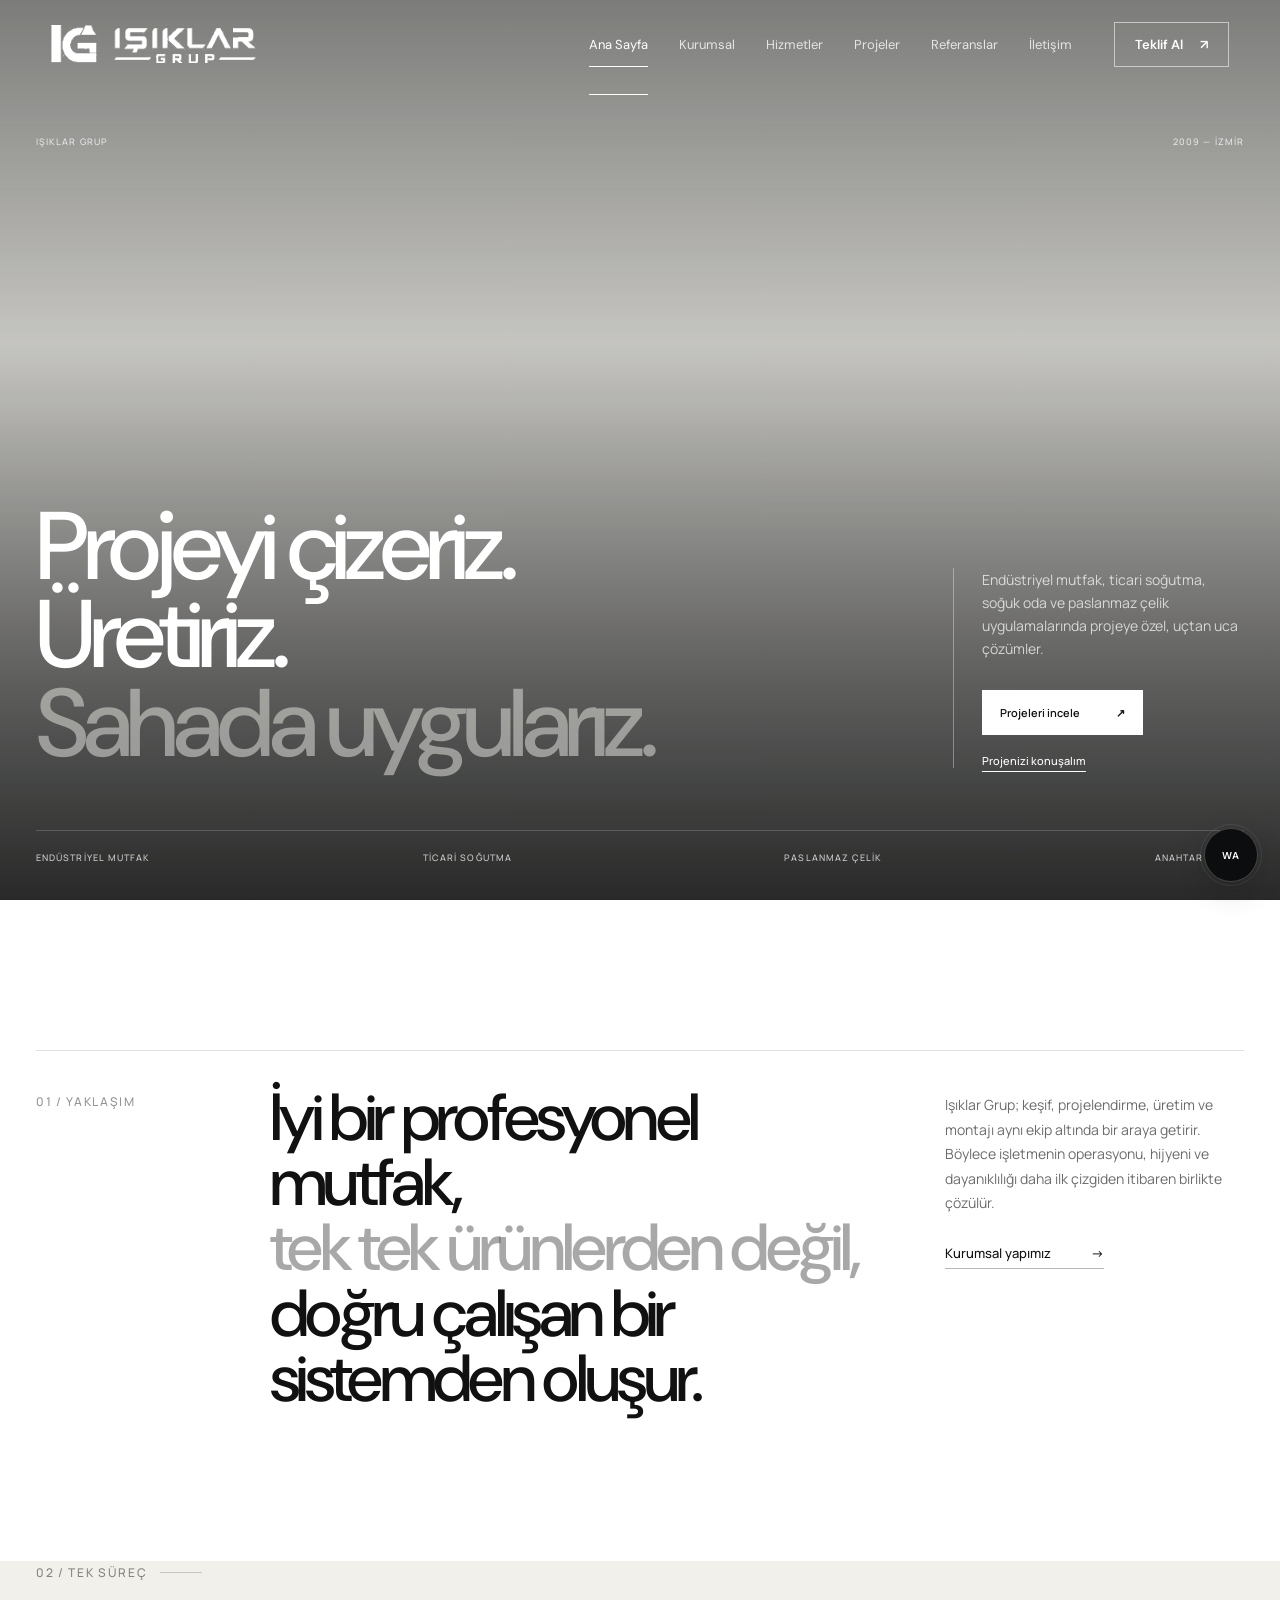
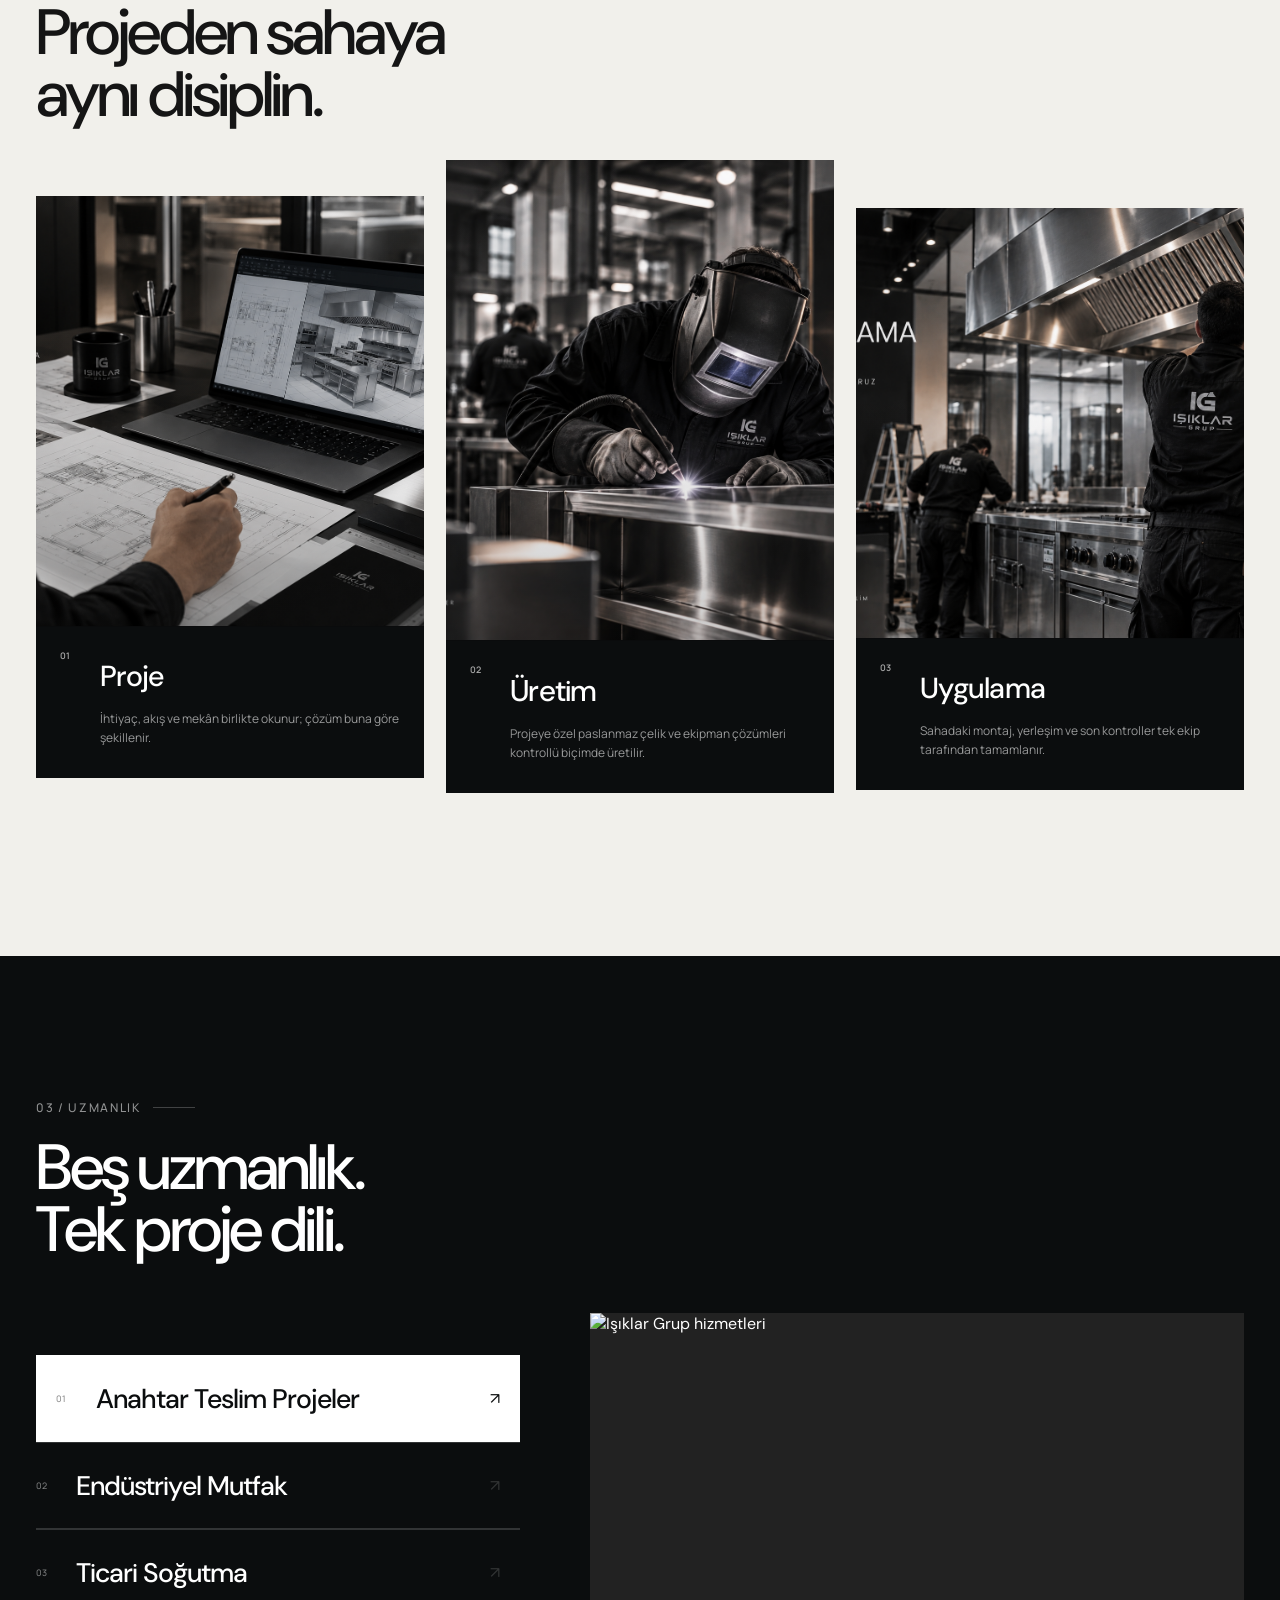
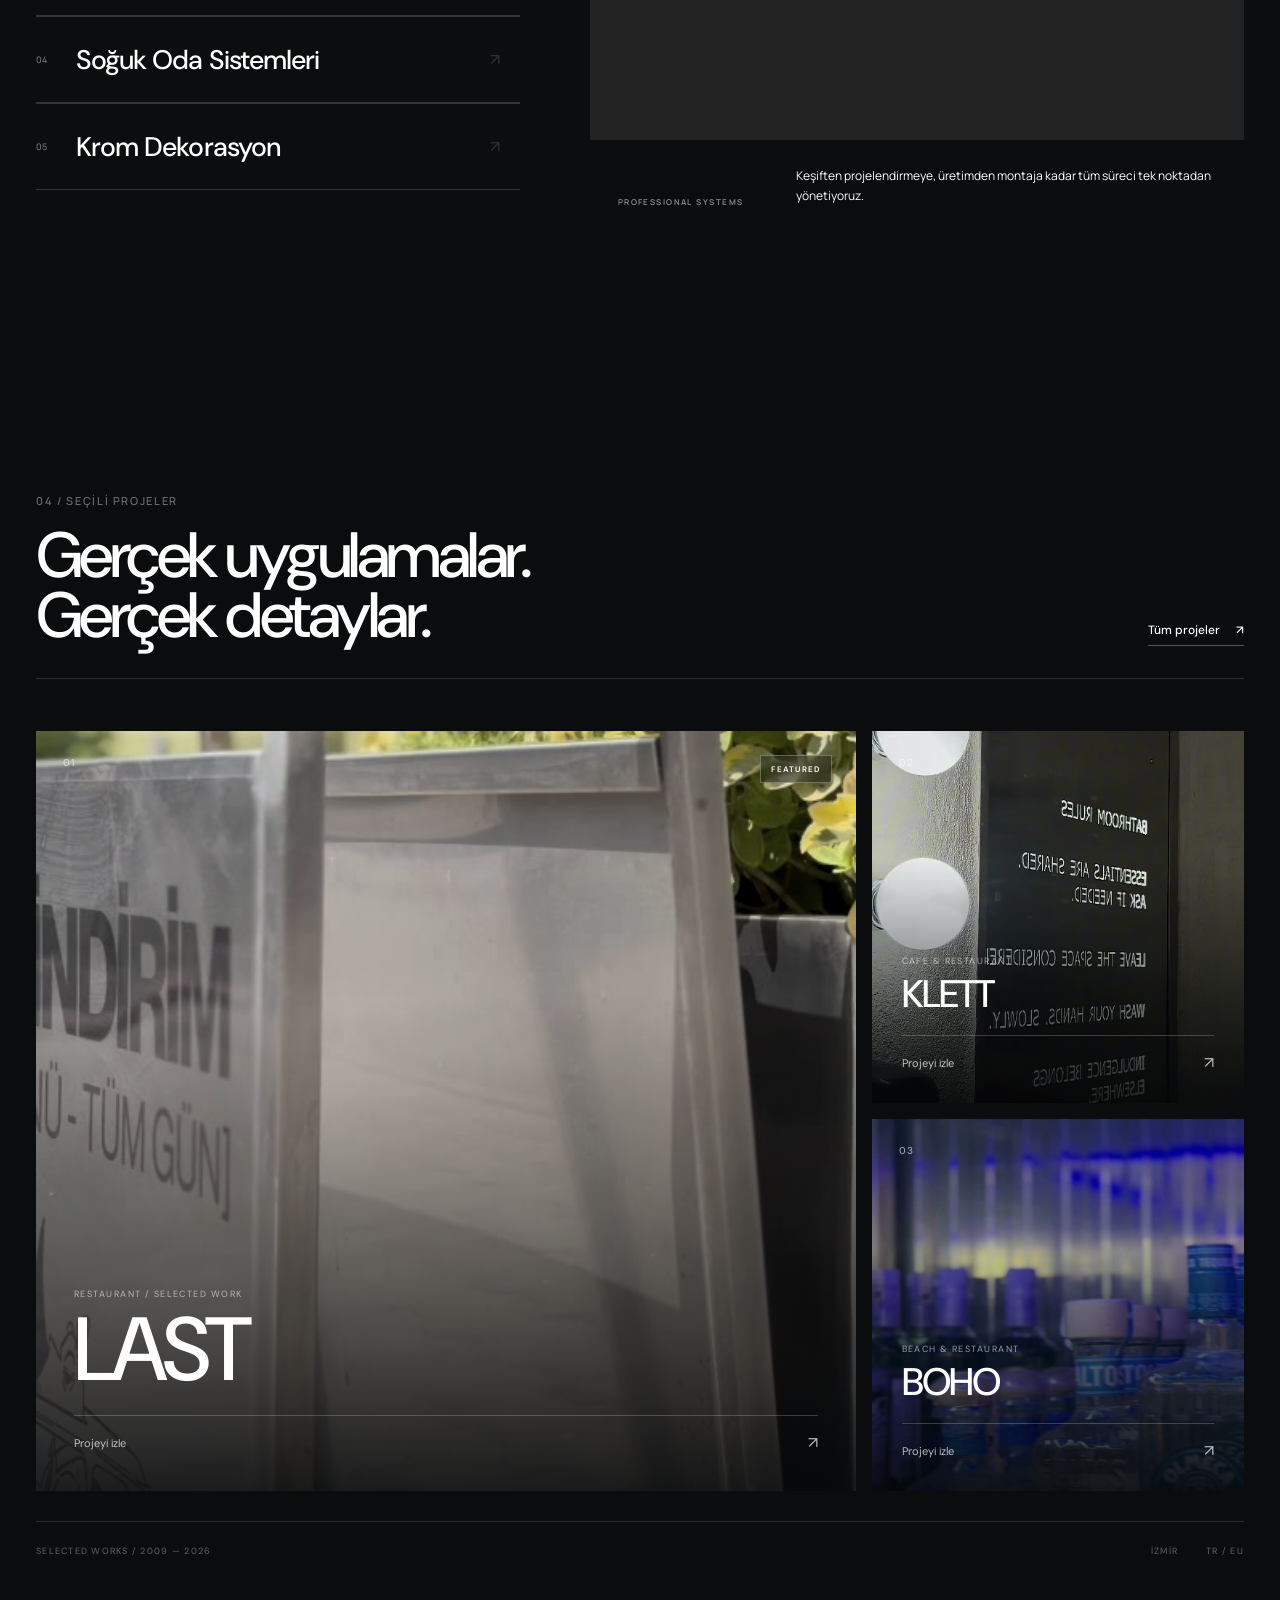
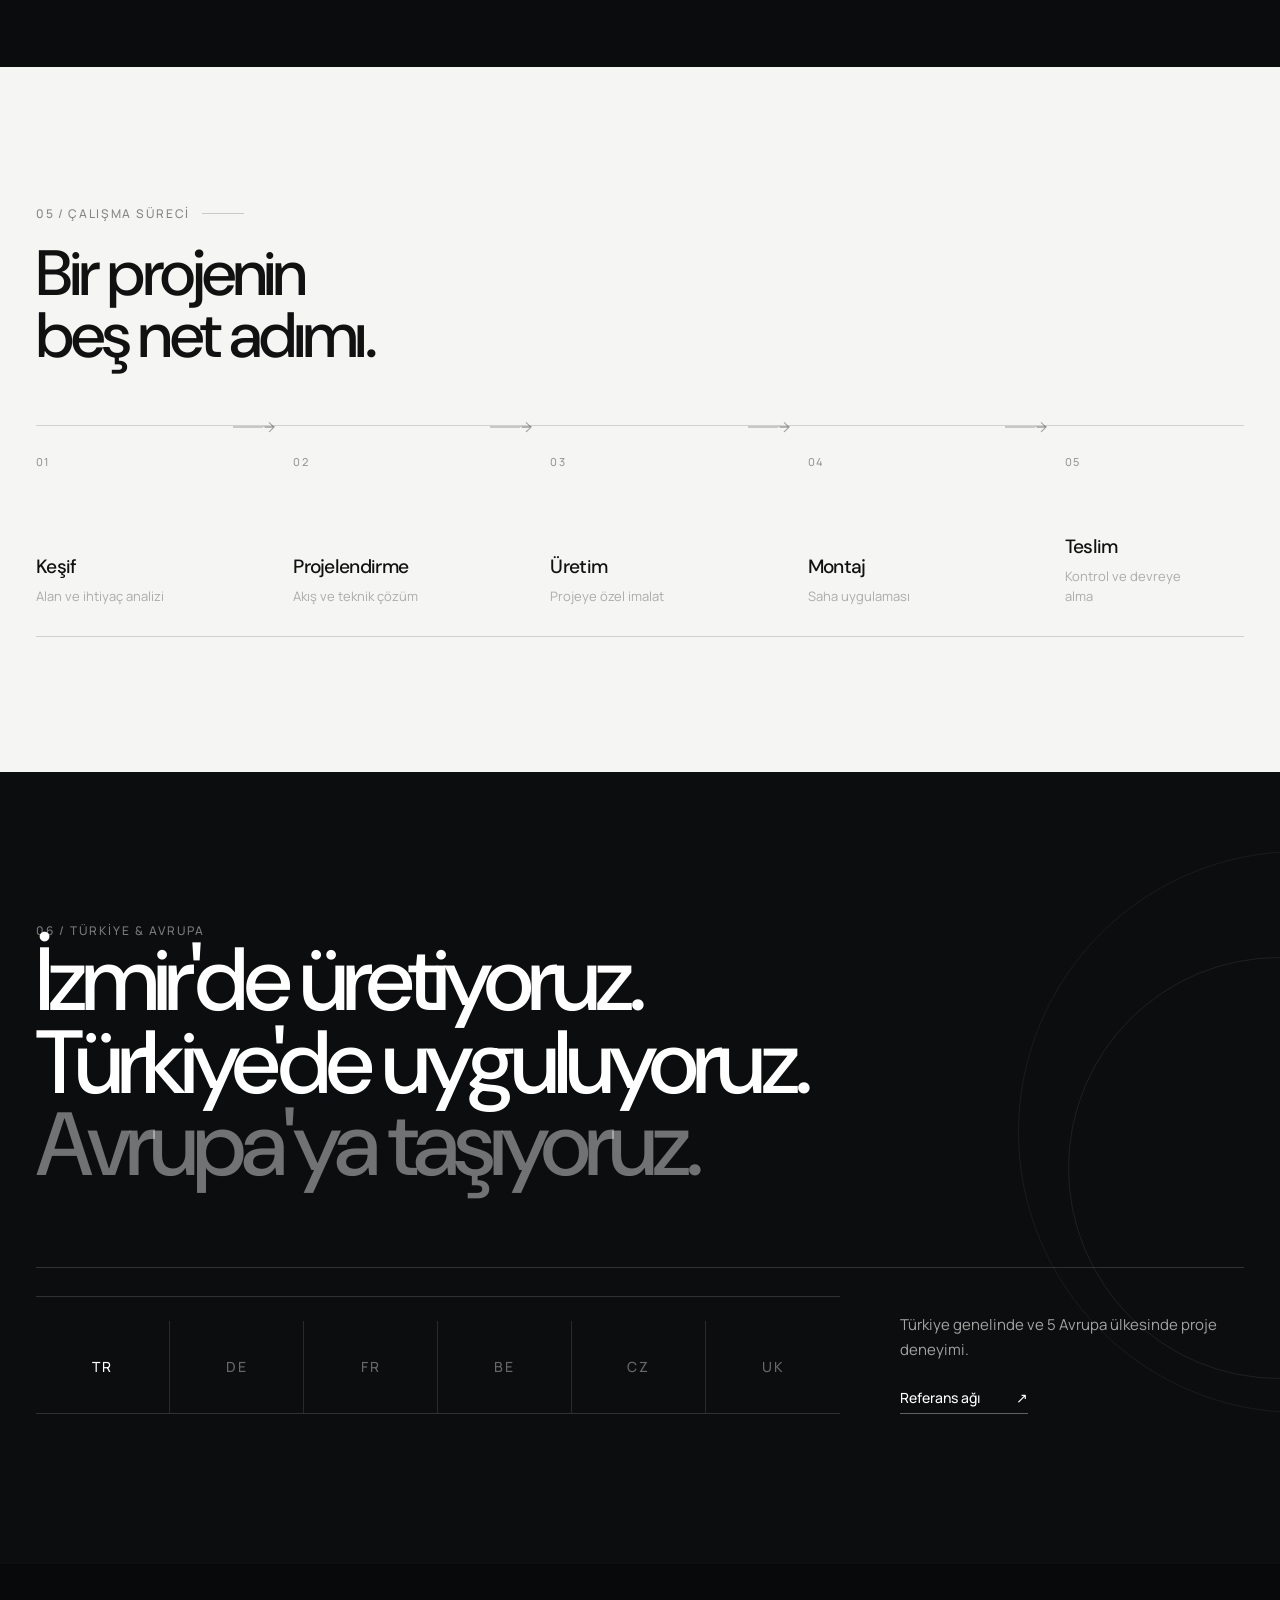
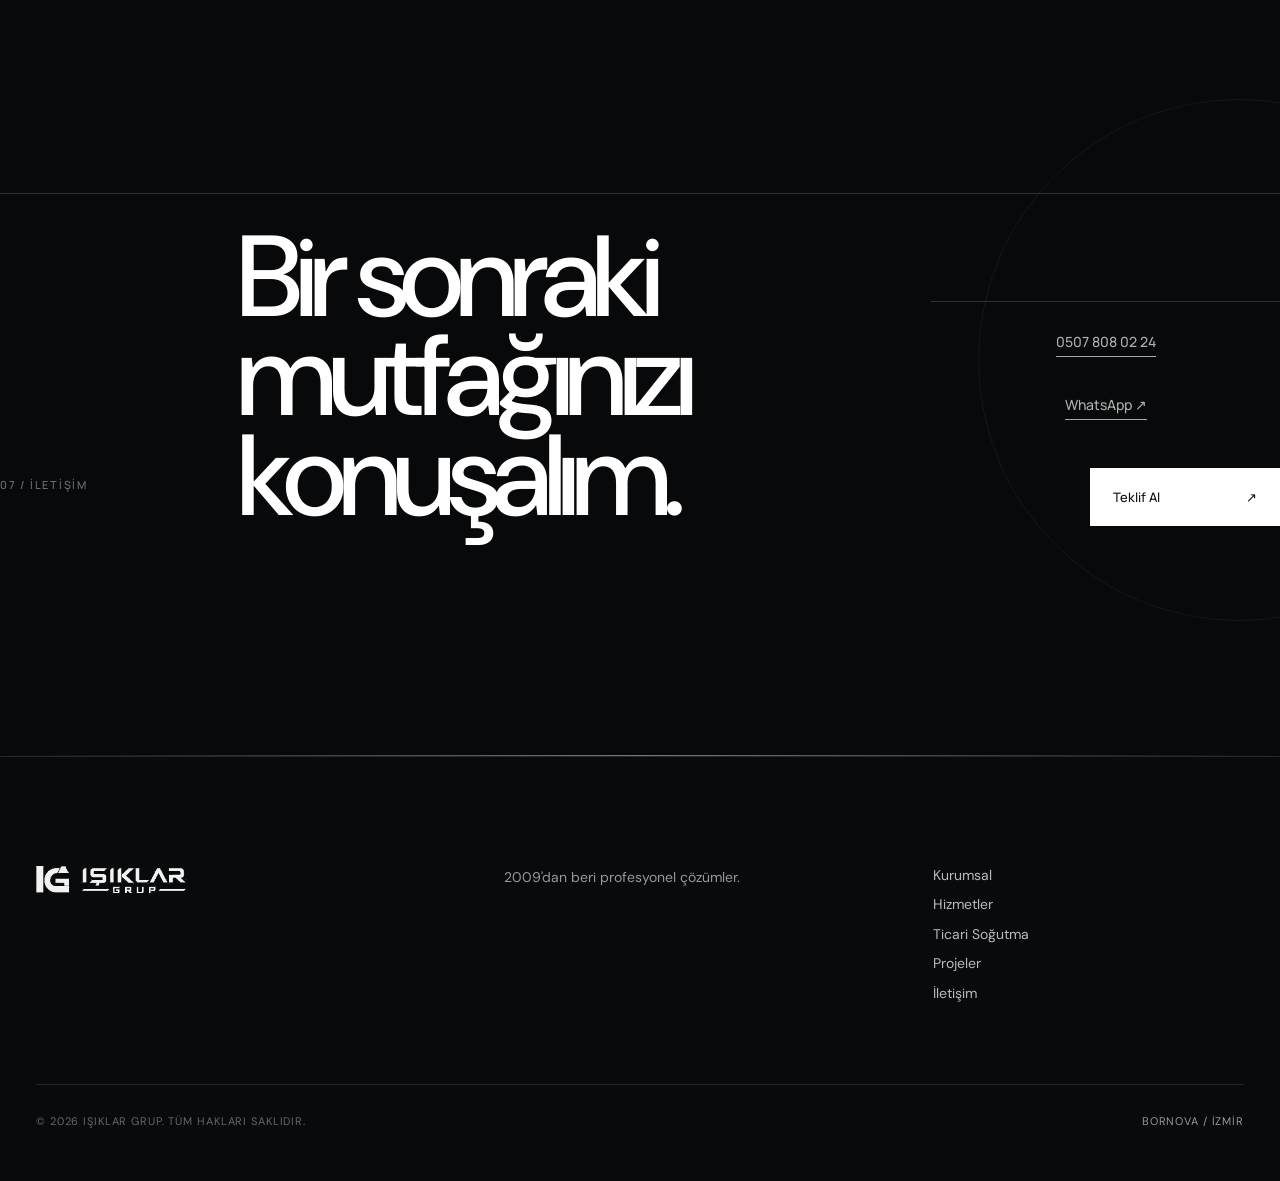
==== index.html @ b4599a4f "Işıklar Grup website" ====
<!DOCTYPE html>
<html lang="tr">
<head>
<meta charset="UTF-8"><meta name="viewport" content="width=device-width,initial-scale=1.0">
<meta name="description" content="Işıklar Grup — 2009'dan beri endüstriyel mutfak, ticari soğutma, soğuk oda, krom dekorasyon ve anahtar teslim projeler.">
<title>Işıklar Grup | Endüstriyel Mutfak & Soğutma</title>
<link rel="preconnect" href="https://fonts.googleapis.com"><link rel="preconnect" href="https://fonts.gstatic.com" crossorigin>
<link href="https://fonts.googleapis.com/css2?family=DM+Sans:wght@400;500;600&family=Manrope:wght@400;500;600&display=swap" rel="stylesheet">
<link rel="stylesheet" href="style.css"></head>
<body class="home-v8">
<header class="site-header" id="header"><div class="header-inner"><a class="brand" href="index.html"><img src="assets/images/logo.png" alt="Işıklar Grup"></a><nav class="desktop-nav"><div class="nav-item"><a class="active" href="index.html">Ana Sayfa</a></div><div class="nav-item"><a href="kurumsal.html">Kurumsal</a><div class="dropdown"><a href="kurumsal.html#hakkimizda">Hakkımızda</a><a href="kurumsal.html#degerler">Değerlerimiz</a><a href="kurumsal.html#surec">Çalışma Sürecimiz</a></div></div><div class="nav-item"><a href="hizmetler.html">Hizmetler</a><div class="dropdown"><a href="hizmetler.html#anahtar-teslim">Anahtar Teslim Projeler</a><a href="hizmetler.html#endustriyel-mutfak">Endüstriyel Mutfak</a><a href="ticari-sogutma.html">Ticari Soğutma</a><a href="hizmetler.html#soguk-oda">Soğuk Oda Sistemleri</a><a href="hizmetler.html#krom-dekorasyon">Krom Dekorasyon</a></div></div><div class="nav-item"><a href="projeler.html">Projeler</a></div><div class="nav-item"><a href="referanslar.html">Referanslar</a></div><div class="nav-item"><a href="iletisim.html">İletişim</a></div></nav><div class="header-actions"><a class="quote-btn" href="iletisim.html">Teklif Al <span>↗</span></a><button class="menu-btn" id="menuBtn" aria-label="Menüyü aç"><span></span><span></span></button></div></div><div class="mobile-menu" id="mobileMenu"><a href="index.html">Ana Sayfa</a><a href="kurumsal.html">Kurumsal</a><a href="hizmetler.html">Hizmetler</a><a href="ticari-sogutma.html">Ticari Soğutma</a><a href="projeler.html">Projeler</a><a href="referanslar.html">Referanslar</a><a href="iletisim.html">İletişim</a></div></header>
<main>

<section class="v8-hero">
  <div class="v8-hero-bg" id="heroParallax"></div><div class="v8-hero-overlay"></div>
  <div class="wrap v8-hero-inner">
    <div class="v8-hero-top reveal"><span>IŞIKLAR GRUP</span><span>2009 — İZMİR</span></div>
    <div class="v8-hero-main">
      <h1 class="reveal">Projeyi çizeriz.<br>Üretiriz.<br><em>Sahada uygularız.</em></h1>
      <div class="v8-hero-copy reveal delay-1"><p>Endüstriyel mutfak, ticari soğutma, soğuk oda ve paslanmaz çelik uygulamalarında projeye özel, uçtan uca çözümler.</p><div><a class="v8-btn" href="projeler.html">Projeleri incele <span>↗</span></a><a class="v8-text" href="iletisim.html">Projenizi konuşalım</a></div></div>
    </div>
    <div class="v8-hero-foot reveal"><span>ENDÜSTRİYEL MUTFAK</span><span>TİCARİ SOĞUTMA</span><span>PASLANMAZ ÇELİK</span><span>ANAHTAR TESLİM</span></div>
  </div>
</section>

<section class="v8-manifesto">
  <div class="wrap v8-manifesto-grid reveal">
    <div class="v8-index">01 / YAKLAŞIM</div>
    <h2>İyi bir profesyonel mutfak,<br><span>tek tek ürünlerden değil,</span><br>doğru çalışan bir sistemden oluşur.</h2>
    <div class="v8-manifesto-copy"><p>Işıklar Grup; keşif, projelendirme, üretim ve montajı aynı ekip altında bir araya getirir. Böylece işletmenin operasyonu, hijyeni ve dayanıklılığı daha ilk çizgiden itibaren birlikte çözülür.</p><a href="kurumsal.html">Kurumsal yapımız <span>→</span></a></div>
  </div>
</section>

<section class="v8-triad">
  <div class="wrap">
    <div class="v8-section-head reveal"><span>02 / TEK SÜREÇ</span><h2>Projeden sahaya<br>aynı disiplin.</h2></div>
    <div class="v8-triad-grid">
      <article class="v8-triad-card reveal"><div class="v8-triad-img triad-project"><img src="assets/images/home/proje.png" alt="Işıklar Grup proje aşaması"></div><div class="v8-triad-meta"><span>01</span><h3>Proje</h3><p>İhtiyaç, akış ve mekân birlikte okunur; çözüm buna göre şekillenir.</p></div></article>
      <article class="v8-triad-card reveal delay-1"><div class="v8-triad-img triad-production"><img src="assets/images/home/uretim.png" alt="Işıklar Grup üretim aşaması"></div><div class="v8-triad-meta"><span>02</span><h3>Üretim</h3><p>Projeye özel paslanmaz çelik ve ekipman çözümleri kontrollü biçimde üretilir.</p></div></article>
      <article class="v8-triad-card reveal delay-2"><div class="v8-triad-img triad-install"><img src="assets/images/home/uygulama.png" alt="Işıklar Grup uygulama aşaması"></div><div class="v8-triad-meta"><span>03</span><h3>Uygulama</h3><p>Sahadaki montaj, yerleşim ve son kontroller tek ekip tarafından tamamlanır.</p></div></article>
    </div>
  </div>
</section>

<section class="v8-services">
  <div class="wrap">
    <div class="v8-section-head light reveal"><span>03 / UZMANLIK</span><h2>Beş uzmanlık.<br>Tek proje dili.</h2></div>
    <div class="v8-services-layout reveal">
      <div class="v8-service-tabs" id="serviceTabs">
        <a class="active" href="hizmetler.html#anahtar-teslim" data-image="https://images.pexels.com/photos/28704740/pexels-photo-28704740/free-photo-of-commercial-kitchen-with-stainless-steel-equipment.jpeg?auto=compress&cs=tinysrgb&w=1600" data-copy="Keşiften projelendirmeye, üretimden montaja kadar tüm süreci tek noktadan yönetiyoruz."><small>01</small><strong>Anahtar Teslim Projeler</strong><span>↗</span></a>
        <a href="hizmetler.html#endustriyel-mutfak" data-image="https://images.pexels.com/photos/34276646/pexels-photo-34276646/free-photo-of-professional-kitchen-with-pots-and-pans-on-stove.jpeg?auto=compress&cs=tinysrgb&w=1600" data-copy="Yoğun kullanıma uygun, operasyon akışını destekleyen profesyonel mutfak sistemleri."><small>02</small><strong>Endüstriyel Mutfak</strong><span>↗</span></a>
        <a href="ticari-sogutma.html" data-image="assets/images/ticari-sogutma/set-alti.png" data-fit="contain" data-copy="Set altı dolaplardan teşhir sistemlerine ve dik tip soğutuculara kadar profesyonel ticari soğutma çözümleri."><small>03</small><strong>Ticari Soğutma</strong><span>↗</span></a>
        <a href="hizmetler.html#soguk-oda" data-image="assets/posters/boho.jpg" data-copy="İşletmenin kapasitesi ve sıcaklık ihtiyacına göre planlanan soğuk ve donuk muhafaza sistemleri."><small>04</small><strong>Soğuk Oda Sistemleri</strong><span>↗</span></a>
        <a href="hizmetler.html#krom-dekorasyon" data-image="assets/posters/last.jpg" data-copy="Mekân kimliğini tamamlayan, projeye özel krom ve paslanmaz çelik detay uygulamaları."><small>05</small><strong>Krom Dekorasyon</strong><span>↗</span></a>
      </div>
      <div class="v8-service-visual"><img id="serviceImage" src="https://images.pexels.com/photos/28704740/pexels-photo-28704740/free-photo-of-commercial-kitchen-with-stainless-steel-equipment.jpeg?auto=compress&cs=tinysrgb&w=1600" alt="Işıklar Grup hizmetleri"><div class="v8-service-caption"><span>PROFESSIONAL SYSTEMS</span><p id="serviceCopy">Keşiften projelendirmeye, üretimden montaja kadar tüm süreci tek noktadan yönetiyoruz.</p></div></div>
    </div>
  </div>
</section>

<section class="v8-projects v8-projects-editorial">
  <div class="wrap">

    <div class="v8-projects-head reveal">
      <div>
        <span>04 / SEÇİLİ PROJELER</span>
        <h2>Gerçek uygulamalar.<br>Gerçek detaylar.</h2>
      </div>

      <a class="v8-projects-all" href="projeler.html">
        Tüm projeler <span>↗</span>
      </a>
    </div>

    <div class="v8-editorial-project-grid">

      <button
        class="v8-editorial-project v8-editorial-project-featured reveal"
        data-video="assets/videos/last.mp4"
        data-name="LAST"
      >
        <img src="assets/posters/last.jpg" alt="LAST projesi">
        <div class="v8-editorial-project-overlay"></div>
        <div class="v8-editorial-project-number">01</div>

        <div class="v8-editorial-project-meta">
          <small>RESTAURANT / SELECTED WORK</small>
          <h3>LAST</h3>
          <span>Projeyi izle <b>↗</b></span>
        </div>
      </button>

      <div class="v8-editorial-project-stack">

        <button
          class="v8-editorial-project v8-editorial-project-small reveal delay-1"
          data-video="assets/videos/klett.mp4"
          data-name="KLETT"
        >
          <img src="assets/posters/klett.jpg" alt="KLETT projesi">
          <div class="v8-editorial-project-overlay"></div>
          <div class="v8-editorial-project-number">02</div>

          <div class="v8-editorial-project-meta">
            <small>CAFE & RESTAURANT</small>
            <h3>KLETT</h3>
            <span>Projeyi izle <b>↗</b></span>
          </div>
        </button>

        <button
          class="v8-editorial-project v8-editorial-project-small reveal delay-2"
          data-video="assets/videos/boho.mp4"
          data-name="BOHO"
        >
          <img src="assets/posters/boho.jpg" alt="BOHO projesi">
          <div class="v8-editorial-project-overlay"></div>
          <div class="v8-editorial-project-number">03</div>

          <div class="v8-editorial-project-meta">
            <small>BEACH & RESTAURANT</small>
            <h3>BOHO</h3>
            <span>Projeyi izle <b>↗</b></span>
          </div>
        </button>

      </div>
    </div>

    <div class="v8-editorial-project-footer reveal">
      <span>SELECTED WORKS / 2009 — 2026</span>
      <div>
        <span>İZMİR</span>
        <span>TR / EU</span>
      </div>
    </div>

  </div>
</section>

<section class="v8-process">
  <div class="wrap"><div class="v8-section-head reveal"><span>05 / ÇALIŞMA SÜRECİ</span><h2>Bir projenin<br>beş net adımı.</h2></div><div class="v8-process-line reveal"><div><small>01</small><strong>Keşif</strong><p>Alan ve ihtiyaç analizi</p></div><i></i><div><small>02</small><strong>Projelendirme</strong><p>Akış ve teknik çözüm</p></div><i></i><div><small>03</small><strong>Üretim</strong><p>Projeye özel imalat</p></div><i></i><div><small>04</small><strong>Montaj</strong><p>Saha uygulaması</p></div><i></i><div><small>05</small><strong>Teslim</strong><p>Kontrol ve devreye alma</p></div></div></div>
</section>
<section class="v8-global">
  <div class="wrap">
    <div class="v8-global-kicker reveal">06 / TÜRKİYE & AVRUPA</div>
    <div class="v8-global-statement reveal"><h2>İzmir'de üretiyoruz.<br>Türkiye'de uyguluyoruz.<br><span>Avrupa'ya taşıyoruz.</span></h2></div>
    <div class="v8-global-bottom reveal"><div class="v8-country-line"><span>TR</span><span>DE</span><span>FR</span><span>BE</span><span>CZ</span><span>UK</span></div><div><p>Türkiye genelinde ve 5 Avrupa ülkesinde proje deneyimi.</p><a href="referanslar.html">Referans ağı <span>↗</span></a></div></div>
  </div>
</section>

<section class="v8-contact"><div class="wrap v8-contact-inner reveal"><span>07 / İLETİŞİM</span><h2>Bir sonraki mutfağınızı<br>konuşalım.</h2><div class="v8-contact-actions"><a href="tel:+905078080224">0507 808 02 24</a><a href="https://wa.me/905078080224" target="_blank" rel="noopener">WhatsApp ↗</a><a class="v8-contact-btn" href="iletisim.html">Teklif Al <span>↗</span></a></div></div></section>

<div class="video-modal" id="videoModal" aria-hidden="true"><button class="modal-close" id="modalClose" aria-label="Videoyu kapat">×</button><div class="modal-shell"><div class="modal-title" id="modalTitle">Proje</div><video id="projectVideo" controls playsinline></video></div></div>
</main>
<footer><div class="wrap footer-grid"><img src="assets/images/logo.png" alt="Işıklar Grup"><p>2009'dan beri profesyonel çözümler.</p><div><a href="kurumsal.html">Kurumsal</a><a href="hizmetler.html">Hizmetler</a><a href="ticari-sogutma.html">Ticari Soğutma</a><a href="projeler.html">Projeler</a><a href="iletisim.html">İletişim</a></div></div><div class="wrap credits">© 2026 Işıklar Grup. Tüm hakları saklıdır.<span>Bornova / İzmir</span></div></footer><a class="floating-wa" href="https://wa.me/905078080224" target="_blank" rel="noopener"><span>WA</span></a><script src="app.js"></script>
</body></html>
---- style.css ----
/* =========================================================
   IŞIKLAR GRUP — CLEAN MASTER STYLESHEET
   Cleaned from accumulated drafts. Current V8 + active page styles retained.
========================================================= */
:root{--ink:#0a0c0d;--char:#111416;--paper:#f2f3f2;--line:rgba(255,255,255,.17);--muted:#adb0b2;--blackline:rgba(15,18,20,.14);--max:1450px}*{box-sizing:border-box}html{scroll-behavior:smooth}body{margin:0;background:#eceeed;color:#111;font-family:"DM Sans",Arial,sans-serif}.wrap{width:min(var(--max),92vw);margin:auto}a{text-decoration:none;color:inherit}button{font:inherit}.site-header{position:fixed;z-index:50;top:0;left:0;right:0;color:#fff;border-bottom:1px solid transparent;transition:.35s}.site-header.scrolled{background:rgba(8,10,11,.94);backdrop-filter:blur(18px);border-color:rgba(255,255,255,.1)}.header-inner{height:88px;width:min(var(--max),92vw);margin:auto;display:flex;align-items:center;gap:42px}.brand img{width:205px;filter:brightness(0) invert(1);display:block}.desktop-nav{display:flex;gap:31px;margin-left:auto}.desktop-nav a{font-size:13px;opacity:.78;padding:34px 0;position:relative}.desktop-nav a:hover,.desktop-nav .active{opacity:1}.desktop-nav .active:after{content:"";position:absolute;height:1px;background:#fff;left:0;right:0;bottom:20px}.header-actions{display:flex;align-items:center;gap:18px}.quote-btn{border:1px solid rgba(255,255,255,.6);padding:13px 20px;font-weight:600;font-size:13px}.quote-btn span{padding-left:14px}.menu-btn{display:none;background:transparent;border:0;width:36px;height:36px}.menu-btn span{display:block;width:22px;height:1px;background:#fff;margin:6px auto}.mobile-menu{display:none;background:#0c0f10;padding:20px 4vw 28px;flex-direction:column}.mobile-menu.open{display:flex}.mobile-menu a{padding:13px 0;border-bottom:1px solid #292d2f}.hero{height:min(840px,94vh);min-height:690px;position:relative;color:#fff;overflow:hidden}.hero-bg{position:absolute;inset:0;background-image:url('https://images.pexels.com/photos/28704740/pexels-photo-28704740/free-photo-of-commercial-kitchen-with-stainless-steel-equipment.jpeg?auto=compress&cs=tinysrgb&w=2200');background-size:cover;background-position:center 50%;transform:scale(1.02)}.hero-shade{position:absolute;inset:0;background:linear-gradient(90deg,rgba(4,6,7,.92) 0%,rgba(4,6,7,.7) 35%,rgba(4,6,7,.18) 70%,rgba(4,6,7,.38) 100%),linear-gradient(0deg,rgba(4,6,7,.38),transparent 50%)}.hero-grid-lines{position:absolute;inset:0;background-image:linear-gradient(90deg,transparent calc(25% - 1px),rgba(255,255,255,.06) 25%,transparent calc(25% + 1px),transparent calc(50% - 1px),rgba(255,255,255,.05) 50%,transparent calc(50% + 1px),transparent calc(75% - 1px),rgba(255,255,255,.05) 75%,transparent calc(75% + 1px));pointer-events:none}.hero-content{position:relative;height:100%;display:grid;grid-template-columns:1fr 260px;align-items:center;padding-top:64px}.hero-copy{max-width:690px}.eyebrow{font-size:11px;letter-spacing:.32em;font-weight:600;color:#d9dada}.hero h1,.section-head h2,.story h2,.world h2,.contact h2{font-family:"Playfair Display",Georgia,serif;font-weight:500;margin:18px 0;line-height:1.02}.hero h1{font-size:clamp(55px,6.4vw,100px)}h1 em,h2 em{font-style:normal;color:#c1c5c7}.hero-copy p{font-family:Manrope,sans-serif;font-size:16px;line-height:1.75;max-width:560px;color:#d4d6d7}.hero-buttons{display:flex;gap:12px;margin-top:34px}.primary-btn,.ghost-btn{display:inline-flex;align-items:center;justify-content:space-between;gap:25px;padding:15px 21px;font-size:13px;font-weight:600;transition:.25s}.primary-btn{background:#fff;color:#111}.primary-btn:hover{transform:translateY(-2px)}.ghost-btn{border:1px solid rgba(255,255,255,.55);color:#fff}.hero-side-note{justify-self:end;align-self:end;margin-bottom:115px;width:175px;font-size:12px;line-height:1.45;color:#e4e4e4;display:flex;flex-direction:column}.thin-line{height:1px;background:#fff;margin-bottom:28px}.hero-index{position:absolute;left:0;right:0;bottom:35px;display:flex;gap:14px;align-items:center;font-size:11px}.hero-index i{width:75px;height:1px;background:#fff;opacity:.8}.facts{background:#f4f5f4;border-bottom:1px solid #d8dbda}.facts-grid{min-height:110px;display:grid;grid-template-columns:repeat(4,1fr)}.fact{display:flex;align-items:center;justify-content:center;gap:20px;border-right:1px solid #d9dcdb}.fact:last-child{border:0}.fact-icon{font-size:28px}.fact strong,.fact small{display:block}.fact strong{font-size:18px}.fact small{font-size:9px;letter-spacing:.14em;color:#74787a;margin-top:5px}.dark-section{background:radial-gradient(circle at 45% -20%,#24282b 0,#121517 34%,#090b0c 78%);color:#fff}.services{padding:77px 0 85px}.section-head{display:flex;justify-content:space-between;align-items:flex-end;margin-bottom:38px}.section-head h2{font-size:clamp(38px,4.2vw,60px);margin-bottom:0}.text-link{font-size:12px;color:#e4e4e4;margin-bottom:8px}.text-link span{padding-left:14px}.service-grid{display:grid;grid-template-columns:repeat(5,1fr);gap:1px;background:#343839}.service-card{background:#0c0f10;min-width:0}.service-image{height:245px;background-size:cover;background-position:center;filter:saturate(.72) contrast(1.04);transition:.45s}.service-card:hover .service-image{transform:scale(1.015);filter:saturate(1)}.internet-1{background-image:url('https://images.pexels.com/photos/6375553/pexels-photo-6375553.jpeg?auto=compress&cs=tinysrgb&w=1100')}.internet-2{background-image:url('https://images.pexels.com/photos/34276646/pexels-photo-34276646/free-photo-of-professional-kitchen-with-pots-and-pans-on-stove.jpeg?auto=compress&cs=tinysrgb&w=1100')}.internet-3{background-image:url('https://images.pexels.com/photos/28133837/pexels-photo-28133837/free-photo-of-a-kitchen-with-a-counter-and-a-sink.jpeg?auto=compress&cs=tinysrgb&w=1100')}.cold-room{background-image:linear-gradient(rgba(5,7,8,.16),rgba(5,7,8,.16)),url('https://images.pexels.com/photos/6375553/pexels-photo-6375553.jpeg?auto=compress&cs=tinysrgb&w=1100');background-position:70% 50%}.steel-detail{background-image:url('https://images.pexels.com/photos/28704740/pexels-photo-28704740/free-photo-of-commercial-kitchen-with-stainless-steel-equipment.jpeg?auto=compress&cs=tinysrgb&w=1100');background-position:65% 60%}.service-body{padding:22px 17px 25px;min-height:255px;position:relative}.service-body>span{font-size:10px;color:#6f7577}.service-body h3{font-family:"Playfair Display",Georgia,serif;font-size:23px;font-weight:500;line-height:1.08;margin:17px 0 11px}.service-body p{font-size:12px;color:#aeb2b3;line-height:1.58;margin:0}.service-body a{position:absolute;left:17px;bottom:23px;font-size:11px}.projects{padding:75px 0 84px;background:#e9ebea}.eyebrow.dark{color:#697073}.projects-head h2{color:#131617}.projects-head h2 em,.world h2 em{color:#4e5558}.project-hint{font-size:11px;color:#686d6f;padding-bottom:10px}.project-grid{display:grid;grid-template-columns:repeat(5,1fr);gap:10px}.project-card{position:relative;border:0;padding:0;background:#111;aspect-ratio:.76;overflow:hidden;text-align:left;cursor:pointer}.project-card img{width:100%;height:100%;object-fit:cover;transition:.5s}.project-card:hover img{transform:scale(1.045)}.project-overlay{position:absolute;inset:0;background:linear-gradient(0deg,rgba(5,6,7,.92) 0%,rgba(5,6,7,.1) 65%)}.project-label{position:absolute;left:18px;right:18px;bottom:18px;color:#fff}.project-label small{font-size:9px;letter-spacing:.15em;color:#c8caca}.project-label h3{font-family:"Playfair Display",Georgia,serif;font-size:25px;font-weight:500;margin:6px 0 12px}.project-label span{font-size:10px;opacity:.75}.story{display:grid;grid-template-columns:1.15fr 1fr;min-height:620px;background:#0b0d0e;color:#fff}.story-visual{background-size:cover;background-position:center}.internet-story{background-image:linear-gradient(90deg,rgba(6,8,9,.05),rgba(6,8,9,.7)),url('https://images.pexels.com/photos/28704740/pexels-photo-28704740/free-photo-of-commercial-kitchen-with-stainless-steel-equipment.jpeg?auto=compress&cs=tinysrgb&w=1600');background-position:50% 48%}.story-copy{padding:85px clamp(40px,6vw,105px);display:flex;justify-content:center;flex-direction:column}.story h2{font-size:clamp(39px,4.1vw,59px)}.story p{font:14px/1.75 Manrope,sans-serif;color:#b7bbbc;max-width:620px}.story-points{display:flex;flex-wrap:wrap;gap:20px;margin:25px 0 31px;font-size:9px;letter-spacing:.13em;color:#999fa1}.dark-btn{align-self:flex-start}.world{padding:88px 0;background:#f4f5f4}.world-grid{display:grid;grid-template-columns:.75fr 1.25fr;gap:80px;align-items:center}.world h2{font-size:clamp(45px,5vw,70px);color:#111;margin-bottom:20px}.world-copy p{font:14px/1.7 Manrope,sans-serif;color:#666d6f;max-width:480px}.map-card{min-height:410px;background:#e8ebea;position:relative;overflow:hidden;padding:42px;display:flex;flex-direction:column;justify-content:flex-end}.map-card:before{content:"";position:absolute;inset:0;background:radial-gradient(circle at 70% 35%,rgba(0,0,0,.09) 0 1px,transparent 2px) 0 0/18px 18px;opacity:.42}.map-lines{position:absolute;inset:20% 10%;border:1px solid #bbc0bf;border-radius:50%;transform:rotate(-7deg);opacity:.6}.map-lines:after,.map-lines:before{content:"";position:absolute;border:1px solid #c0c4c3;border-radius:50%;inset:15% -4%}.map-lines:after{inset:33% 12%}.country-pills{position:relative;z-index:2;display:flex;flex-wrap:wrap;gap:10px}.country-pills span{background:rgba(255,255,255,.82);padding:10px 13px;font-size:12px}.map-caption{position:relative;z-index:2;margin-top:35px;font-size:11px;letter-spacing:.18em}.map-caption strong{display:block;font-family:"Playfair Display",serif;font-size:26px;letter-spacing:0;margin-top:5px}.contact{padding:95px 0;background:#101314;color:#fff}.contact-grid{display:grid;grid-template-columns:1fr 1.1fr;gap:90px}.contact h2{font-size:clamp(50px,5.4vw,78px)}.contact-info{border-top:1px solid #4d5355}.contact-big{font-family:"Playfair Display",Georgia,serif;font-size:clamp(32px,4vw,55px);padding:28px 0;display:flex;justify-content:space-between;border-bottom:1px solid #4d5355}.contact-row{display:grid;grid-template-columns:120px 1fr 25px;gap:20px;padding:19px 0;border-bottom:1px solid #323739;align-items:center;font-size:12px}.contact-row span{color:#8e9496}.contact-row strong{font-weight:500}.contact-row b{font-size:17px;font-weight:400;text-align:right}footer{background:#080a0b;color:#7f8587;padding:45px 0 25px}.footer-grid{display:grid;grid-template-columns:220px 1fr auto;align-items:center;gap:35px}.footer-grid img{width:180px;filter:brightness(0) invert(1);opacity:.85}.footer-grid p{font-size:11px}.footer-grid div{display:flex;gap:24px;font-size:11px}.credits{border-top:1px solid #24282a;margin-top:35px;padding-top:22px;font-size:9px;display:flex;justify-content:space-between}.video-modal{position:fixed;z-index:100;inset:0;background:rgba(0,0,0,.94);display:none;align-items:center;justify-content:center}.video-modal.open{display:flex}.modal-shell{width:min(470px,78vw)}.modal-shell video{width:100%;max-height:82vh;background:#000}.modal-title{color:#fff;font-family:"Playfair Display",serif;font-size:24px;margin-bottom:14px}.modal-close{position:absolute;right:32px;top:25px;color:#fff;background:transparent;border:0;font-size:42px;cursor:pointer}.floating-wa{position:fixed;right:24px;bottom:24px;z-index:40;width:55px;height:55px;border-radius:50%;background:#fff;color:#111;display:grid;place-items:center;box-shadow:0 12px 30px rgba(0,0,0,.25);font-size:12px;font-weight:700}.reveal{opacity:0;transform:translateY(24px);transition:.75s ease}.reveal.visible{opacity:1;transform:none}.delay-1{transition-delay:.08s}.delay-2{transition-delay:.16s}.delay-3{transition-delay:.24s}.delay-4{transition-delay:.32s}
@media(max-width:1100px){.desktop-nav{display:none}.menu-btn{display:block}.header-inner{height:76px}.hero{min-height:650px;height:88vh}.hero-content{grid-template-columns:1fr}.hero-side-note{display:none}.service-grid{grid-template-columns:repeat(2,1fr)}.service-card:last-child{grid-column:span 2}.project-grid{grid-template-columns:repeat(3,1fr)}.story{grid-template-columns:1fr}.story-visual{min-height:420px}.world-grid,.contact-grid{grid-template-columns:1fr}.world-grid{gap:35px}.facts-grid{grid-template-columns:repeat(2,1fr)}.fact:nth-child(2){border-right:0}.fact{min-height:90px;border-bottom:1px solid #d9dcdb}}@media(max-width:680px){.brand img{width:155px}.quote-btn{display:none}.hero{height:760px}.hero h1{font-size:55px}.hero-copy{padding-top:70px}.hero-buttons{flex-direction:column;align-items:flex-start}.section-head{align-items:flex-start;gap:20px;flex-direction:column}.service-grid{grid-template-columns:1fr}.service-card:last-child{grid-column:auto}.service-image{height:285px}.project-grid{grid-template-columns:repeat(2,1fr)}.project-card:last-child{grid-column:span 2;aspect-ratio:1.4}.story-copy{padding:65px 6vw}.story-visual{min-height:360px}.facts-grid{grid-template-columns:1fr}.fact{justify-content:flex-start;padding:0 8vw;border-right:0}.contact-row{grid-template-columns:85px 1fr 18px}.footer-grid{grid-template-columns:1fr}.footer-grid div{flex-wrap:wrap}.credits{flex-direction:column;gap:8px}.map-card{padding:28px}.hero-index{bottom:25px}.project-hint{display:none}}
/* ---- multi-page corporate additions ---- */
body.inner-page{background:#f2f3f2}.inner-page .site-header{background:#0a0c0d;border-bottom:1px solid rgba(255,255,255,.09)}
.nav-item{position:relative}.nav-item>a{display:block}.dropdown{position:absolute;top:70px;left:-22px;min-width:245px;background:#111517;border:1px solid rgba(255,255,255,.1);padding:10px;opacity:0;visibility:hidden;transform:translateY(8px);transition:.2s;box-shadow:0 20px 40px rgba(0,0,0,.25)}.nav-item:hover .dropdown{opacity:1;visibility:visible;transform:none}.dropdown a{display:block!important;padding:12px 14px!important;font-size:12px!important;color:#c8cccd}.dropdown a:after{display:none!important}.dropdown a:hover{background:#1a1f21;color:#fff}
.page-hero{padding:178px 0 88px;background:#0c0f10;color:#fff;position:relative;overflow:hidden}.page-hero:after{content:"";position:absolute;inset:0;background:linear-gradient(90deg,rgba(255,255,255,.035) 1px,transparent 1px);background-size:25% 100%;pointer-events:none}.page-hero .wrap{position:relative;z-index:1}.breadcrumb{font-size:10px;letter-spacing:.18em;color:#8e9699;margin-bottom:27px}.page-hero h1{font-family:"Playfair Display",Georgia,serif;font-size:clamp(48px,6.2vw,88px);line-height:.98;font-weight:500;margin:0;max-width:980px}.page-hero h1 em{font-style:normal;color:#9ba2a4}.page-hero p{font:15px/1.75 Manrope,sans-serif;color:#b8bdbe;max-width:700px;margin:27px 0 0}
.corporate-section{padding:88px 0}.light{background:#f2f3f2}.white{background:#fff}.ink{background:#0d1011;color:#fff}.split-grid{display:grid;grid-template-columns:1fr 1fr;gap:80px;align-items:center}.split-grid.wide-left{grid-template-columns:1.15fr .85fr}.editorial-image{min-height:510px;background-size:cover;background-position:center}.kitchen-a{background-image:url('https://images.pexels.com/photos/28704740/pexels-photo-28704740/free-photo-of-commercial-kitchen-with-stainless-steel-equipment.jpeg?auto=compress&cs=tinysrgb&w=1600')}.kitchen-b{background-image:url('https://images.pexels.com/photos/34276646/pexels-photo-34276646/free-photo-of-professional-kitchen-with-pots-and-pans-on-stove.jpeg?auto=compress&cs=tinysrgb&w=1600')}.section-kicker{font-size:10px;letter-spacing:.28em;font-weight:700;color:#747b7d;margin-bottom:18px}.section-title{font-family:"Playfair Display",Georgia,serif;font-size:clamp(38px,4.5vw,62px);font-weight:500;line-height:1.05;margin:0 0 24px}.section-copy{font:14px/1.8 Manrope,sans-serif;color:#62696b;max-width:650px}.ink .section-copy{color:#aeb4b6}.metric-row{display:grid;grid-template-columns:repeat(3,1fr);gap:1px;background:#d5d8d7;border-top:1px solid #d5d8d7;border-bottom:1px solid #d5d8d7;margin-top:36px}.metric{background:#f2f3f2;padding:24px 18px}.metric strong{display:block;font-family:"Playfair Display",serif;font-size:31px}.metric span{font-size:9px;letter-spacing:.12em;color:#777d7f}
.values-grid{display:grid;grid-template-columns:repeat(4,1fr);gap:1px;background:#353a3c;margin-top:40px}.value-card{background:#111416;padding:36px 28px;min-height:250px}.value-card .num{font-size:10px;color:#767d80}.value-card h3{font-family:"Playfair Display",serif;font-size:25px;font-weight:500;margin:33px 0 12px}.value-card p{font-size:12px;line-height:1.65;color:#9ca2a4}
.process-grid{display:grid;grid-template-columns:repeat(5,1fr);border-top:1px solid #cfd3d2;border-bottom:1px solid #cfd3d2;margin-top:45px}.process-step{padding:28px 22px;border-right:1px solid #cfd3d2;min-height:210px}.process-step:last-child{border-right:0}.process-step span{font-size:10px;color:#7c8385}.process-step h3{font-family:"Playfair Display",serif;font-size:22px;font-weight:500;margin:32px 0 10px}.process-step p{font-size:11px;line-height:1.6;color:#777d7f}
.service-detail-grid{display:grid;grid-template-columns:repeat(2,1fr);gap:18px;margin-top:42px}.service-detail{background:#fff;border:1px solid #d7dad9;display:grid;grid-template-columns:230px 1fr;min-height:260px;overflow:hidden}.service-detail .img{background-size:cover;background-position:center}.service-detail .copy{padding:30px}.service-detail small{font-size:9px;letter-spacing:.16em;color:#777}.service-detail h3{font-family:"Playfair Display",serif;font-size:28px;font-weight:500;margin:15px 0}.service-detail p{font-size:12px;line-height:1.65;color:#6f7577}.service-detail ul{margin:18px 0 0;padding:0;list-style:none;font-size:11px;color:#555}.service-detail li{padding:6px 0;border-top:1px solid #e2e4e3}
.project-page-grid{display:grid;grid-template-columns:repeat(3,1fr);gap:16px}.project-page-grid .project-card{aspect-ratio:1}.project-page-grid .project-card.wide{grid-column:span 2;aspect-ratio:2.05}.project-page-grid .project-card.tall{grid-row:span 2;aspect-ratio:auto}
.reference-layout{display:grid;grid-template-columns:.8fr 1.2fr;gap:70px;align-items:start}.country-list{display:grid;grid-template-columns:repeat(2,1fr);gap:12px}.country-card{background:#fff;border:1px solid #d7dad9;padding:24px}.country-card strong{font-family:"Playfair Display",serif;font-size:25px;font-weight:500;display:block}.country-card span{font-size:10px;color:#777;letter-spacing:.1em}.sector-chips{display:flex;flex-wrap:wrap;gap:9px;margin-top:28px}.sector-chips span{border:1px solid #cfd3d2;padding:10px 13px;font-size:11px;background:#fff}
.contact-page-grid{display:grid;grid-template-columns:.9fr 1.1fr;gap:80px}.contact-panel{background:#0d1011;color:#fff;padding:42px}.contact-panel h2{font-family:"Playfair Display",serif;font-size:39px;font-weight:500;margin:0 0 28px}.contact-panel a,.contact-panel div{display:block;padding:18px 0;border-top:1px solid #323738}.contact-panel small{display:block;color:#7d8587;font-size:9px;letter-spacing:.12em;margin-bottom:6px}.quote-form{display:grid;grid-template-columns:1fr 1fr;gap:14px}.quote-form .full{grid-column:1/-1}.quote-form label{font-size:10px;letter-spacing:.08em;color:#777;display:block;margin-bottom:7px}.quote-form input,.quote-form select,.quote-form textarea{width:100%;border:1px solid #cfd3d2;background:#fff;padding:14px;font:13px DM Sans}.quote-form textarea{min-height:145px;resize:vertical}.quote-form button{border:0;background:#0d1011;color:#fff;padding:16px 22px;cursor:pointer;font-weight:600}.form-note{font-size:10px;color:#888;margin-top:12px}
.home-intro{padding:82px 0;background:#fff}.home-intro-grid{display:grid;grid-template-columns:.75fr 1.25fr;gap:70px}.home-intro p{font:14px/1.8 Manrope,sans-serif;color:#62696b}.home-service-links{display:grid;grid-template-columns:repeat(5,1fr);border-top:1px solid #d6d9d8;border-bottom:1px solid #d6d9d8}.home-service-links a{padding:22px 15px;border-right:1px solid #d6d9d8;font-size:12px;min-height:88px;display:flex;align-items:flex-end;justify-content:space-between}.home-service-links a:last-child{border-right:0}.home-service-links a:hover{background:#111416;color:#fff}.home-service-links b{font-weight:500}.home-project-feature{padding:86px 0;background:#111416;color:#fff}.feature-project-grid{display:grid;grid-template-columns:1.25fr .75fr;gap:16px}.feature-project{position:relative;min-height:540px;overflow:hidden;cursor:pointer;border:0;padding:0;text-align:left;background:#000}.feature-project.small{min-height:262px}.feature-stack{display:grid;grid-template-rows:1fr 1fr;gap:16px}.feature-project img{width:100%;height:100%;object-fit:cover;position:absolute;inset:0;transition:.5s}.feature-project:hover img{transform:scale(1.025)}.feature-project:after{content:"";position:absolute;inset:0;background:linear-gradient(0deg,rgba(0,0,0,.8),transparent 60%)}.feature-project .meta{position:absolute;z-index:2;left:26px;right:26px;bottom:24px;color:#fff}.feature-project .meta small{font-size:9px;letter-spacing:.15em}.feature-project .meta h3{font-family:"Playfair Display",serif;font-size:31px;font-weight:500;margin:6px 0}.feature-project.small .meta h3{font-size:24px}
@media(max-width:1100px){.split-grid,.reference-layout,.contact-page-grid,.home-intro-grid,.feature-project-grid{grid-template-columns:1fr}.values-grid{grid-template-columns:repeat(2,1fr)}.process-grid{grid-template-columns:repeat(2,1fr)}.process-step{border-bottom:1px solid #cfd3d2}.service-detail-grid{grid-template-columns:1fr}.project-page-grid{grid-template-columns:repeat(2,1fr)}.project-page-grid .project-card.wide{grid-column:span 2}.home-service-links{grid-template-columns:repeat(2,1fr)}.home-service-links a{border-bottom:1px solid #d6d9d8}.dropdown{display:none}}
@media(max-width:680px){.page-hero{padding-top:135px}.page-hero h1{font-size:49px}.corporate-section{padding:64px 0}.values-grid{grid-template-columns:1fr}.process-grid{grid-template-columns:1fr}.process-step{border-right:0}.service-detail{grid-template-columns:1fr}.service-detail .img{min-height:220px}.project-page-grid{grid-template-columns:1fr}.project-page-grid .project-card.wide{grid-column:auto;aspect-ratio:.9}.project-page-grid .project-card.tall{grid-row:auto;aspect-ratio:.9}.country-list{grid-template-columns:1fr}.quote-form{grid-template-columns:1fr}.quote-form .full{grid-column:auto}.home-service-links{grid-template-columns:1fr}.home-service-links a{border-right:0}.metric-row{grid-template-columns:1fr}.feature-project{min-height:420px}.feature-project.small{min-height:240px}}

/* ===== V8 / editorial industrial homepage ===== */
.home-v8{background:#f1f0eb;color:#151515}.home-v8 .site-header{background:transparent}.v8-hero{height:100svh;min-height:760px;position:relative;overflow:hidden;color:#fff}.v8-hero-bg{position:absolute;inset:-4%;background:url('https://images.pexels.com/photos/28704740/pexels-photo-28704740/free-photo-of-commercial-kitchen-with-stainless-steel-equipment.jpeg?auto=compress&cs=tinysrgb&w=2400') center/cover no-repeat;transform:scale(1.04);will-change:transform}.v8-hero-overlay{position:absolute;inset:0;background:linear-gradient(180deg,rgba(6,8,9,.48) 0%,rgba(6,8,9,.12) 38%,rgba(6,8,9,.78) 100%)}.v8-hero-inner{position:relative;z-index:2;height:100%;display:flex;flex-direction:column;padding-top:135px;padding-bottom:36px}.v8-hero-top,.v8-hero-foot{display:flex;justify-content:space-between;align-items:center;font:500 9px Manrope;letter-spacing:.2em;color:rgba(255,255,255,.75)}.v8-hero-main{margin-top:auto;display:grid;grid-template-columns:1.6fr .55fr;gap:70px;align-items:end;padding-bottom:62px}.v8-hero h1{font:500 clamp(58px,7.5vw,120px)/.88 'DM Sans';letter-spacing:-.065em;margin:0}.v8-hero h1 em{font-style:normal;color:#d4d4d0}.v8-hero-copy{border-left:1px solid rgba(255,255,255,.35);padding-left:28px}.v8-hero-copy p{font:400 14px/1.8 Manrope;color:#e6e6e2;margin:0 0 30px}.v8-btn{display:inline-flex;align-items:center;gap:36px;background:#fff;color:#111;padding:15px 18px;font:600 11px Manrope}.v8-text{display:block;margin-top:18px;font:500 11px Manrope;text-decoration:underline;text-underline-offset:6px}.v8-hero-foot{border-top:1px solid rgba(255,255,255,.2);padding-top:18px}.v8-manifesto{padding:150px 0;background:#f1f0eb}.v8-manifesto-grid{display:grid;grid-template-columns:.28fr 1.15fr .55fr;gap:60px;align-items:start}.v8-index,.v8-section-head>span,.v8-global-kicker,.v8-contact-inner>span{font:600 9px Manrope;letter-spacing:.2em;color:#85857f}.v8-manifesto h2{font:500 clamp(40px,4.7vw,70px)/1.02 'DM Sans';letter-spacing:-.05em;margin:0}.v8-manifesto h2 span{color:#9c9b96}.v8-manifesto-copy p{font:400 14px/1.9 Manrope;color:#666;margin:0 0 28px}.v8-manifesto-copy a{font:600 11px Manrope;border-bottom:1px solid #aaa;padding-bottom:7px}.v8-manifesto-copy a span{margin-left:28px}.v8-triad{padding:0 0 145px;background:#f1f0eb}.v8-section-head{margin-bottom:55px}.v8-section-head h2{font:500 clamp(42px,5vw,72px)/1.02 'DM Sans';letter-spacing:-.05em;margin:20px 0 0}.v8-section-head.light h2{color:#f1f1ee}.v8-section-head.light>span{color:#747474}.v8-triad-grid{display:grid;grid-template-columns:repeat(3,1fr);gap:16px}.v8-triad-card{background:#fff}.v8-triad-img{height:420px;background-size:cover;background-position:center}.triad-project{background-image:url('assets/posters/last.jpg')}.triad-production{background-image:url('https://images.pexels.com/photos/34276646/pexels-photo-34276646/free-photo-of-professional-kitchen-with-pots-and-pans-on-stove.jpeg?auto=compress&cs=tinysrgb&w=1400')}.triad-install{background-image:url('assets/posters/klett.jpg')}.v8-triad-meta{padding:25px 24px 30px;display:grid;grid-template-columns:40px 1fr}.v8-triad-meta>span{font:600 9px Manrope;color:#aaa}.v8-triad-meta h3{font:500 29px 'DM Sans';margin:0;letter-spacing:-.04em}.v8-triad-meta p{grid-column:2;margin:14px 0 0;font:400 12px/1.7 Manrope;color:#777}.v8-services{padding:140px 0;background:#101112;color:#fff}.v8-services-layout{display:grid;grid-template-columns:.85fr 1.15fr;gap:70px;align-items:stretch}.v8-service-tabs{display:flex;flex-direction:column;justify-content:center}.v8-service-tabs a{display:grid;grid-template-columns:40px 1fr 30px;align-items:center;padding:25px 0;border-top:1px solid rgba(255,255,255,.14);color:#777;transition:.25s}.v8-service-tabs a:last-child{border-bottom:1px solid rgba(255,255,255,.14)}.v8-service-tabs small{font:500 9px Manrope}.v8-service-tabs strong{font:500 clamp(20px,2.1vw,31px) 'DM Sans';letter-spacing:-.035em}.v8-service-tabs span{opacity:.35}.v8-service-tabs a.active,.v8-service-tabs a:hover{color:#fff;padding-left:10px}.v8-service-tabs a.active span,.v8-service-tabs a:hover span{opacity:1}.v8-service-visual{min-height:650px;position:relative;overflow:hidden;background:#222}.v8-service-visual img{width:100%;height:100%;object-fit:cover;position:absolute;inset:0;transition:opacity .25s ease,transform .7s ease}.v8-service-visual:hover img{transform:scale(1.015)}.v8-service-caption{position:absolute;left:0;right:0;bottom:0;padding:26px 28px;background:linear-gradient(180deg,transparent,rgba(0,0,0,.78));display:flex;justify-content:space-between;gap:40px;align-items:end}.v8-service-caption span{font:600 8px Manrope;letter-spacing:.18em;color:#bbb}.v8-service-caption p{max-width:420px;margin:0;font:400 12px/1.7 Manrope;color:#ddd}.v8-projects{padding:140px 0;background:#ebeae5;overflow:hidden}.v8-projects-head{display:flex;justify-content:space-between;align-items:end;margin-bottom:48px}.v8-projects-head>div>span{font:600 9px Manrope;letter-spacing:.2em;color:#85857f}.v8-projects-head h2{font:500 clamp(42px,5vw,72px)/1.02 'DM Sans';letter-spacing:-.05em;margin:20px 0 0}.v8-project-controls{display:flex;gap:8px}.v8-project-controls button{width:52px;height:52px;border:1px solid #b8b8b3;background:transparent;cursor:pointer;font-size:20px;transition:.2s}.v8-project-controls button:hover{background:#111;color:#fff;border-color:#111}.v8-project-rail-wrap{width:min(calc(var(--max) + (100vw - var(--max))/2),96vw);margin-left:max(4vw,calc((100vw - var(--max))/2));overflow:hidden}.v8-project-rail{display:flex;gap:18px;overflow-x:auto;scroll-snap-type:x mandatory;scrollbar-width:none;padding-right:8vw}.v8-project-rail::-webkit-scrollbar{display:none}.v8-project-card{position:relative;flex:0 0 min(68vw,880px);height:620px;border:0;padding:0;background:#222;color:#fff;overflow:hidden;text-align:left;scroll-snap-align:start;cursor:pointer}.v8-project-card img{width:100%;height:100%;object-fit:cover;transition:transform .7s ease}.v8-project-card:after{content:"";position:absolute;inset:0;background:linear-gradient(180deg,rgba(0,0,0,.02),rgba(0,0,0,.72))}.v8-project-card>div{position:absolute;z-index:2;left:30px;right:30px;bottom:28px}.v8-project-card small{font:500 9px Manrope;letter-spacing:.17em;color:#cfcfcb}.v8-project-card h3{font:500 clamp(48px,6vw,92px) 'DM Sans';letter-spacing:-.055em;margin:8px 0}.v8-project-card span{font:500 10px Manrope;color:#ddd}.v8-project-card:hover img{transform:scale(1.025)}.v8-projects-foot{display:flex;justify-content:space-between;margin-top:28px;font:600 9px Manrope;letter-spacing:.15em;color:#83837e}.v8-projects-foot a{color:#111;letter-spacing:0;font-size:11px}.v8-projects-foot b{margin-left:25px}.v8-process{padding:135px 0;background:#fff}.v8-process-line{display:flex;align-items:center}.v8-process-line>div{width:150px}.v8-process-line small{font:600 9px Manrope;color:#aaa}.v8-process-line strong{display:block;font:500 22px 'DM Sans';margin-top:12px}.v8-process-line p{font:400 10px/1.5 Manrope;color:#888;margin:8px 0 0}.v8-process-line i{height:1px;background:#c8c8c3;flex:1;margin:0 18px}.v8-global{padding:150px 0;background:#111;color:#fff}.v8-global-statement h2{font:500 clamp(54px,7vw,108px)/.92 'DM Sans';letter-spacing:-.065em;margin:42px 0 80px}.v8-global-statement h2 span{color:#7d7d79}.v8-global-bottom{display:grid;grid-template-columns:1.1fr .55fr;gap:80px;align-items:end;border-top:1px solid rgba(255,255,255,.15);padding-top:28px}.v8-country-line{display:flex;gap:42px;font:600 12px Manrope;letter-spacing:.16em}.v8-global-bottom p{font:400 13px/1.75 Manrope;color:#aaa;margin:0 0 18px}.v8-global-bottom a{font:600 11px Manrope;border-bottom:1px solid #777;padding-bottom:7px}.v8-global-bottom a span{margin-left:24px}.v8-contact{padding:145px 0;background:#ecebe6}.v8-contact-inner{display:grid;grid-template-columns:.28fr 1fr .55fr;gap:60px;align-items:end}.v8-contact h2{font:500 clamp(48px,6vw,88px)/.98 'DM Sans';letter-spacing:-.06em;margin:0}.v8-contact-actions{display:flex;flex-direction:column;align-items:flex-start;gap:14px}.v8-contact-actions>a:not(.v8-contact-btn){font:500 12px Manrope;border-bottom:1px solid #aaa;padding-bottom:5px}.v8-contact-btn{margin-top:10px;background:#111;color:#fff;padding:16px 20px;font:600 11px Manrope}.v8-contact-btn span{margin-left:38px}
@media(max-width:980px){.v8-hero-main,.v8-manifesto-grid,.v8-services-layout,.v8-global-bottom,.v8-contact-inner{grid-template-columns:1fr}.v8-hero-main{gap:35px}.v8-hero-copy{border-left:0;padding-left:0;max-width:430px}.v8-manifesto-grid{gap:30px}.v8-triad-grid{grid-template-columns:1fr}.v8-triad-img{height:500px}.v8-service-visual{min-height:520px}.v8-project-card{flex-basis:82vw;height:540px}.v8-process-line{flex-wrap:wrap;gap:30px}.v8-process-line i{display:none}.v8-process-line>div{width:calc(50% - 15px)}.v8-contact-inner{gap:28px}.v8-contact-actions{margin-top:10px}}
@media(max-width:620px){.v8-hero{min-height:760px}.v8-hero-inner{padding-top:125px}.v8-hero h1{font-size:52px}.v8-hero-top span:last-child,.v8-hero-foot span:nth-child(n+3){display:none}.v8-manifesto,.v8-services,.v8-projects,.v8-process,.v8-global,.v8-contact{padding:90px 0}.v8-triad{padding-bottom:90px}.v8-triad-img{height:380px}.v8-service-visual{min-height:430px}.v8-service-caption{display:block}.v8-service-caption p{margin-top:10px}.v8-projects-head{align-items:flex-start;gap:25px}.v8-project-controls{display:none}.v8-project-card{flex-basis:88vw;height:470px}.v8-country-line{gap:18px;flex-wrap:wrap}.v8-process-line>div{width:100%}.v8-global-statement h2{font-size:54px}.v8-contact h2{font-size:50px}}

/* =====================================================
   HEADER VISIBILITY FIX — transparent on hero, white on scroll
===================================================== */
.site-header{
  background:transparent;
  color:#fff;
  border-bottom:1px solid transparent;
}
.site-header .desktop-nav > .nav-item > a{color:#fff;}
.site-header .brand img{filter:brightness(0) invert(1);}
.site-header .quote-btn{color:#fff;border-color:rgba(255,255,255,.55);}
.site-header .menu-btn span{background:#fff;}

.site-header.scrolled{
  background:rgba(255,255,255,.97);
  color:#111;
  border-bottom:1px solid rgba(0,0,0,.08);
  box-shadow:0 6px 24px rgba(0,0,0,.05);
  backdrop-filter:blur(16px);
  -webkit-backdrop-filter:blur(16px);
}
.site-header.scrolled .desktop-nav > .nav-item > a{color:#111;opacity:.78;}
.site-header.scrolled .desktop-nav > .nav-item > a:hover,
.site-header.scrolled .desktop-nav > .nav-item > a.active{color:#111;opacity:1;}
.site-header.scrolled .desktop-nav .active:after{background:#111;}
.site-header.scrolled .brand img{filter:brightness(0);}
.site-header.scrolled .quote-btn{color:#111;border-color:rgba(0,0,0,.28);}
.site-header.scrolled .menu-btn span{background:#111;}
.site-header.scrolled .dropdown{
  background:#fff;
  border:1px solid rgba(0,0,0,.08);
  box-shadow:0 16px 36px rgba(0,0,0,.08);
}
.site-header.scrolled .dropdown a{color:#222;}
.site-header.scrolled .dropdown a:hover{background:#f3f3f0;}

/* Ticari Soğutma ürün görseli: katalog fotoğrafını kesmeden tam göster */
.v8-service-visual img.contain{
  object-fit:contain !important;
  object-position:center !important;
  padding:32px !important;
  background:#fff !important;
}
.v8-service-visual:hover img.contain{
  transform:none !important;
}
@media(max-width:620px){
  .v8-service-visual img.contain{padding:18px !important;}
}

/* =========================================================
   HİZMETLER — V6
   IŞIKLAR GRUP / EDITORIAL INDUSTRIAL
   Mevcut style.css ile uyumlu
========================================================= */

body.services-page{
  --srv-bg:#efefeb;
  --srv-paper:#f7f7f4;
  --srv-dark:#0b0d0e;
  --srv-dark-2:#121516;
  --srv-line:#cccac4;
  --srv-dark-line:#303436;
  --srv-muted:#737776;
  background:var(--srv-bg);
  color:#111;
}

body.services-page .services-hero{
  position:relative;
  min-height:760px;
  height:86vh;
  display:flex;
  align-items:flex-end;
  overflow:hidden;
  background:radial-gradient(circle at 78% 30%,rgba(255,255,255,.055),transparent 27%),#0b0d0e;
  color:#fff;
}
body.services-page .services-hero::before{
  content:"";
  position:absolute;
  inset:0;
  background-image:linear-gradient(90deg,transparent calc(25% - 1px),rgba(255,255,255,.045) 25%,transparent calc(25% + 1px),transparent calc(50% - 1px),rgba(255,255,255,.045) 50%,transparent calc(50% + 1px),transparent calc(75% - 1px),rgba(255,255,255,.045) 75%,transparent calc(75% + 1px));
  pointer-events:none;
}
body.services-page .services-hero::after{
  content:"05";
  position:absolute;
  right:-1vw;
  bottom:-8vw;
  font-family:"DM Sans",Arial,sans-serif;
  font-size:clamp(250px,35vw,620px);
  font-weight:500;
  letter-spacing:-.12em;
  line-height:.8;
  color:rgba(255,255,255,.022);
  pointer-events:none;
}
body.services-page .services-hero-inner{position:relative;z-index:2;width:100%;padding-top:170px;padding-bottom:74px}
body.services-page .services-breadcrumb{margin-bottom:82px;font-family:Manrope,sans-serif;font-size:9px;font-weight:600;letter-spacing:.22em;color:#737a7c}
body.services-page .services-hero-layout{display:grid;grid-template-columns:minmax(0,1fr) 350px;gap:8vw;align-items:end}
body.services-page .services-hero h1{margin:0;max-width:1000px;font-family:"DM Sans",Arial,sans-serif;font-size:clamp(64px,7.6vw,118px);font-weight:400;line-height:.87;letter-spacing:-.065em}
body.services-page .services-hero h1 span{color:#565b5d}
body.services-page .services-hero-copy{padding-bottom:7px}
body.services-page .services-hero-copy::before{content:"";display:block;width:52px;height:1px;margin-bottom:27px;background:#555b5d}
body.services-page .services-hero-copy p{margin:0 0 30px;font:13px/1.85 Manrope,sans-serif;color:#a2a7a8}
body.services-page .services-hero-copy a{display:flex;align-items:center;justify-content:space-between;padding:14px 0;border-top:1px solid #34393b;border-bottom:1px solid #34393b;color:#fff;font-size:10px;font-weight:500}

body.services-page .services-index{position:relative;z-index:5;background:#fff;border-bottom:1px solid var(--srv-line)}
body.services-page .services-index-inner{display:grid;grid-template-columns:repeat(5,1fr)}
body.services-page .services-index a{min-height:126px;padding:24px 21px;display:flex;flex-direction:column;justify-content:space-between;border-left:1px solid var(--srv-line);color:#111;transition:background .28s ease,color .28s ease}
body.services-page .services-index a:last-child{border-right:1px solid var(--srv-line)}
body.services-page .services-index small{font-size:9px;letter-spacing:.18em;color:#9b9d99}
body.services-page .services-index strong{max-width:150px;font-family:"DM Sans",Arial,sans-serif;font-size:17px;font-weight:500;line-height:1.08}
body.services-page .services-index a:hover{background:#0c0f10;color:#fff}

body.services-page .service-block{position:relative;background:var(--srv-paper);color:#111;border-bottom:1px solid var(--srv-line)}
body.services-page .service-block.dark{background:var(--srv-dark);color:#fff;border-color:var(--srv-dark-line)}
body.services-page .service-block-inner{width:min(var(--max),92vw);margin:auto}
body.services-page .service-content{position:relative;min-height:680px;padding:105px 0;display:grid;grid-template-columns:130px minmax(350px,1.2fr) minmax(290px,.8fr);grid-template-rows:auto auto auto auto;column-gap:6vw}
body.services-page .service-number{grid-column:1;grid-row:1 / 4;margin-top:8px;font-size:9px;font-weight:600;line-height:1.5;letter-spacing:.18em;color:#888c89}
body.services-page .service-number::after{content:"";display:block;width:64px;height:1px;margin-top:22px;background:#bbbdb9}
body.services-page .service-block.dark .service-number{color:#656a6c}
body.services-page .service-block.dark .service-number::after{background:#34393a}
body.services-page .service-content h2{grid-column:2 / 4;grid-row:1;max-width:1050px;margin:0 0 78px;font-family:"DM Sans",Arial,sans-serif;font-size:clamp(54px,6vw,92px);font-weight:400;line-height:.9;letter-spacing:-.06em}
body.services-page .service-content > p{grid-column:2;grid-row:2;max-width:510px;margin:0;padding-right:25px;font:13px/1.9 Manrope,sans-serif;color:#686c69}
body.services-page .service-block.dark .service-content > p{color:#94999a}
body.services-page .service-specs{grid-column:3;grid-row:2 / 4;margin:0;border-top:1px solid #c6c6c0}
body.services-page .service-specs div{position:relative;padding:16px 28px 16px 0;border-bottom:1px solid #c6c6c0;font-family:Manrope,sans-serif;font-size:11px}
body.services-page .service-specs div::before{content:"+";position:absolute;right:0;color:#a3a5a0}
body.services-page .service-block.dark .service-specs{border-color:#313638}
body.services-page .service-block.dark .service-specs div{border-color:#313638}
body.services-page .service-block.dark .service-specs div::before{color:#555b5d}
body.services-page .service-link{grid-column:2;grid-row:3;width:min(100%,330px);margin-top:70px;padding:15px 0;display:flex;align-items:center;justify-content:space-between;border-top:1px solid #111;border-bottom:1px solid #111;color:#111;font-size:10px;font-weight:500;transition:.25s}
body.services-page .service-link:hover{padding-left:12px;padding-right:12px}
body.services-page .service-block.dark .service-link{border-color:#474d4f;color:#fff}

body.services-page .service-media{grid-column:1 / 4;grid-row:4;margin-top:115px;padding-top:25px;border-top:1px solid #c8c8c2}
body.services-page .service-block.dark .service-media{border-color:#313638}
body.services-page .service-media-head{display:grid;grid-template-columns:130px 1fr auto;gap:6vw;align-items:center;margin-bottom:28px}
body.services-page .service-media-head::before{content:"PROJECTS";font-size:8px;font-weight:600;letter-spacing:.2em;color:#9a9c98}
body.services-page .service-media-head small{font-size:9px;font-weight:600;letter-spacing:.16em;color:#333}
body.services-page .service-block.dark .service-media-head small{color:#fff}
body.services-page .service-media-head span{font-size:9px;color:#8b8e8c}
body.services-page .service-video-strip{display:grid;grid-template-columns:repeat(12,1fr);gap:12px;overflow:visible;padding:0}
body.services-page #anahtar-teslim .service-video-card{grid-column:span 4}
body.services-page #anahtar-teslim .service-video-card:nth-child(1),body.services-page #anahtar-teslim .service-video-card:nth-child(2){grid-column:span 6}
body.services-page #soguk-oda .service-video-card{grid-column:span 6}
body.services-page #krom-dekorasyon .service-video-card{grid-column:span 4}
body.services-page .service-video-card{min-width:0}
body.services-page .service-video-frame{position:relative;aspect-ratio:16 / 10;overflow:hidden;background:#090b0c}
body.services-page .service-video-frame::after{content:"";position:absolute;inset:0;border:1px solid rgba(0,0,0,.08);pointer-events:none}
body.services-page .service-block.dark .service-video-frame::after{border-color:rgba(255,255,255,.08)}
body.services-page .service-video-frame video{width:100%;height:100%;display:block;object-fit:cover;background:#090b0c}
body.services-page .service-video-meta{display:flex;justify-content:space-between;align-items:center;padding-top:13px}
body.services-page .service-video-meta strong{font-family:"DM Sans",Arial,sans-serif;font-size:15px;font-weight:500}
body.services-page .service-video-meta span{font-size:8px;letter-spacing:.15em;color:#939793}

body.services-page #anahtar-teslim{background:#f6f6f2}
body.services-page #endustriyel-mutfak{background:#111415}
body.services-page #ticari-sogutma{background:#dedfdb}
body.services-page #soguk-oda{background:#090b0c}
body.services-page #krom-dekorasyon{background:#f8f8f5}

body.services-page .services-final{padding:155px 0 140px;background:#d8d9d5}
body.services-page .services-final-grid{display:grid;grid-template-columns:150px 1fr;gap:6vw}
body.services-page .services-final small{padding-top:9px;font-size:9px;font-weight:600;letter-spacing:.19em;color:#777c79}
body.services-page .services-final h2{max-width:1100px;margin:0;font-family:"DM Sans",Arial,sans-serif;font-size:clamp(58px,7vw,105px);font-weight:400;line-height:.89;letter-spacing:-.065em}
body.services-page .services-final h2 span{color:#90938f}
body.services-page .services-final-action{margin-top:70px;margin-left:calc(150px + 6vw)}
body.services-page .services-final-action a{min-width:320px;display:inline-flex;justify-content:space-between;align-items:center;gap:80px;padding:18px 21px;background:#0a0c0d;color:#fff;font-size:10px;font-weight:600}

@media(max-width:1100px){
  body.services-page .services-hero-layout{grid-template-columns:1fr;gap:45px}
  body.services-page .services-hero-copy{max-width:480px}
  body.services-page .services-index{overflow:hidden}
  body.services-page .services-index-inner{display:flex;overflow-x:auto}
  body.services-page .services-index a{flex:0 0 190px}
  body.services-page .service-content{grid-template-columns:90px 1fr;grid-template-rows:auto auto auto auto auto;column-gap:42px;padding:90px 0}
  body.services-page .service-number{grid-column:1;grid-row:1 / 5}
  body.services-page .service-content h2{grid-column:2;grid-row:1}
  body.services-page .service-content > p{grid-column:2;grid-row:2}
  body.services-page .service-specs{grid-column:2;grid-row:3;max-width:650px;margin-top:50px}
  body.services-page .service-link{grid-column:2;grid-row:4}
  body.services-page .service-media{grid-column:1 / 3;grid-row:5}
  body.services-page .service-media-head{grid-template-columns:90px 1fr auto;gap:42px}
  body.services-page .services-final-grid{grid-template-columns:1fr}
  body.services-page .services-final-action{margin-left:0}
}

@media(max-width:680px){
  body.services-page .services-hero{min-height:660px;height:auto}
  body.services-page .services-hero-inner{padding-top:145px;padding-bottom:55px}
  body.services-page .services-breadcrumb{margin-bottom:60px}
  body.services-page .services-hero h1{font-size:54px;line-height:.89;letter-spacing:-.055em}
  body.services-page .services-hero-copy{margin-top:45px}
  body.services-page .services-index a{flex:0 0 160px;min-height:104px}
  body.services-page .service-content{display:block;min-height:auto;padding:76px 0 85px}
  body.services-page .service-number{margin-bottom:47px}
  body.services-page .service-content h2{margin-bottom:37px;font-size:49px;line-height:.91;letter-spacing:-.052em}
  body.services-page .service-content > p{margin-bottom:42px;padding:0}
  body.services-page .service-specs{margin:0 0 44px}
  body.services-page .service-link{width:100%;margin:0}
  body.services-page .service-media{margin-top:80px;padding-top:22px}
  body.services-page .service-media-head{display:block}
  body.services-page .service-media-head::before{display:block;margin-bottom:10px}
  body.services-page .service-media-head small{display:block;margin-bottom:7px}
  body.services-page .service-video-strip{display:flex;gap:11px;overflow-x:auto;scroll-snap-type:x mandatory;padding-bottom:13px}
  body.services-page .service-video-card,
  body.services-page #anahtar-teslim .service-video-card,
  body.services-page #anahtar-teslim .service-video-card:nth-child(1),
  body.services-page #anahtar-teslim .service-video-card:nth-child(2),
  body.services-page #soguk-oda .service-video-card,
  body.services-page #krom-dekorasyon .service-video-card{flex:0 0 86%;scroll-snap-align:start}
  body.services-page .services-final{padding:95px 0}
  body.services-page .services-final h2{font-size:50px;letter-spacing:-.055em}
  body.services-page .services-final-action{margin-top:45px}
  body.services-page .services-final-action a{width:100%;min-width:0}
}

/* ===== HİZMETLER / HOME V8 TASARIM UYUMU ===== */
body.services-page.dark-hero-page .site-header:not(.scrolled){
  background:linear-gradient(180deg,rgba(6,8,9,.72),rgba(6,8,9,0));
  border-bottom-color:rgba(255,255,255,.08);
}
body.services-page .services-index{top:88px}
body.services-page .services-hero h1 span{color:#aeb4b6}
body.services-page .services-hero-copy a{background:#f2f2ef;color:#0b0d0e;border-color:#f2f2ef}
body.services-page .services-hero-copy a:hover{background:#fff}
body.services-page{--svc-accent:#aeb4b6}
@media(max-width:1100px){body.services-page .services-index{top:76px}}
@media(max-width:680px){body.services-page .services-index{top:76px}}


/* =========================================================
   HİZMETLER V9 — FINAL PROFESSIONAL REFINEMENT
   Yalnızca Hizmetler sayfasını etkiler.
========================================================= */
body.services-page{
  --svc-accent:#c8c3b8;
  --svc-ink:#0a0c0d;
  --svc-paper:#f4f4f1;
  --svc-line:#d4d5d1;
  background:var(--svc-paper);
}

/* Header sadece hero üzerinde şeffaf, scroll sonrası ana siteyle aynı */
body.services-page.dark-hero-page .site-header:not(.scrolled){
  background:linear-gradient(180deg,rgba(5,7,8,.72),rgba(5,7,8,.18) 72%,transparent);
  border-bottom-color:rgba(255,255,255,.08);
}

/* Yeni ana görsel: seçilen Pexels profesyonel mutfak fotoğrafı */
body.services-page .services-hero{
  min-height:780px;
  height:92vh;
  max-height:980px;
  align-items:flex-end;
  background-image:
    linear-gradient(90deg,rgba(5,7,8,.94) 0%,rgba(5,7,8,.78) 31%,rgba(5,7,8,.46) 51%,rgba(5,7,8,.18) 74%,rgba(5,7,8,.30) 100%),
    linear-gradient(0deg,rgba(5,7,8,.78) 0%,rgba(5,7,8,.05) 52%,rgba(5,7,8,.25) 100%),
    url('https://images.pexels.com/photos/33986701/pexels-photo-33986701.png?auto=compress&cs=tinysrgb&w=2200');
  background-size:cover;
  background-position:center 52%;
  background-repeat:no-repeat;
}
body.services-page .services-hero::before{
  background-image:
    linear-gradient(90deg,transparent calc(25% - 1px),rgba(255,255,255,.04) 25%,transparent calc(25% + 1px),transparent calc(50% - 1px),rgba(255,255,255,.035) 50%,transparent calc(50% + 1px),transparent calc(75% - 1px),rgba(255,255,255,.035) 75%,transparent calc(75% + 1px));
}
body.services-page .services-hero::after{
  right:4vw;
  bottom:78px;
  width:188px;
  padding:19px 0 18px;
  border-top:1px solid rgba(255,255,255,.52);
  border-bottom:1px solid rgba(255,255,255,.18);
  color:rgba(255,255,255,.82);
  letter-spacing:.19em;
}
body.services-page .services-hero-inner{
  padding-top:170px;
  padding-bottom:82px;
}
body.services-page .services-breadcrumb{
  width:max-content;
  margin-bottom:38px;
  padding:9px 12px;
  border:1px solid rgba(255,255,255,.18);
  background:rgba(8,10,11,.24);
  backdrop-filter:blur(8px);
  -webkit-backdrop-filter:blur(8px);
  color:rgba(255,255,255,.76);
}
body.services-page .services-hero-layout{
  grid-template-columns:minmax(0,1.18fr) 390px;
  gap:8vw;
  padding-right:225px;
}
body.services-page .services-hero h1{
  max-width:940px;
  font-size:clamp(68px,7.15vw,112px);
  line-height:.88;
  letter-spacing:-.064em;
  text-wrap:balance;
}
body.services-page .services-hero h1 span{
  color:#c7cbcc;
}
body.services-page .services-hero-copy{
  max-width:390px;
  padding:23px 0 0;
  border-top:1px solid rgba(255,255,255,.3);
}
body.services-page .services-hero-copy p{
  margin-bottom:28px;
  font-size:13px;
  line-height:1.9;
  color:#d0d4d5;
}
body.services-page .services-hero-copy a{
  min-width:246px;
  padding:16px 18px;
  background:#f2f2ef;
  border-color:#f2f2ef;
  color:#0b0d0e;
  box-shadow:0 12px 32px rgba(0,0,0,.12);
}
body.services-page .services-hero-copy a:hover{
  background:#fff;
  transform:translateY(-2px);
}

/* Servis navigasyonu ana header'ın altında kalır */
body.services-page .services-index{
  top:88px;
  background:rgba(12,15,16,.98);
  backdrop-filter:blur(14px);
  -webkit-backdrop-filter:blur(14px);
  border-bottom:1px solid rgba(255,255,255,.08);
  box-shadow:none;
}
body.services-page .services-index a{
  min-height:106px;
  padding:21px 24px 18px;
}
body.services-page .services-index a::after{
  background:#d7dad8;
}
body.services-page .services-index a:hover{
  background:#171a1b;
}

/* Hizmet blokları: daha temiz editorial ritim */
body.services-page .service-content{
  padding:122px 0 126px;
  grid-template-columns:135px minmax(360px,1.08fr) minmax(300px,.78fr);
  column-gap:6.5vw;
}
body.services-page .service-content h2{
  margin-bottom:62px;
  font-size:clamp(58px,5.8vw,94px);
  line-height:.91;
}
body.services-page .service-number{
  color:#777d7f;
}
body.services-page .service-number::after{
  width:70px;
  background:#aeb3b4;
}
body.services-page .service-block.dark .service-number{
  color:#878e90;
}
body.services-page .service-content > p{
  max-width:560px;
  font-size:13px;
  line-height:1.95;
}
body.services-page .service-specs{
  border-top-color:#c8cbc7;
}
body.services-page .service-specs div{
  padding:17px 32px 17px 0;
  border-bottom-color:#c8cbc7;
  font-size:11px;
}
body.services-page .service-specs div::after{
  color:#858b8d;
}
body.services-page .service-link{
  min-width:260px;
  justify-content:space-between;
  border-radius:0;
  letter-spacing:.02em;
}

/* Video vitrini */
body.services-page .service-media{
  margin-top:105px;
  padding-top:0;
  border-top:0;
}
body.services-page .service-media-head{
  min-height:54px;
  margin-bottom:18px;
  padding:0 0 14px;
  border-bottom:1px solid #c9cbc7;
}
body.services-page .service-block.dark .service-media-head{
  border-bottom-color:#34393b;
}
body.services-page .service-video-strip{
  gap:14px;
}
body.services-page .service-video-card{
  transition:transform .3s ease;
}
body.services-page .service-video-card:hover{
  transform:translateY(-4px);
}
body.services-page .service-video-frame{
  aspect-ratio:16/9.7;
  background:#080a0b;
}
body.services-page .service-video-frame video{
  transition:filter .35s ease,transform .5s ease;
  filter:saturate(.88) contrast(1.02);
}
body.services-page .service-video-card:hover .service-video-frame video{
  filter:saturate(1) contrast(1.03);
}
body.services-page .service-video-meta{
  padding-top:14px;
  border-top:1px solid transparent;
}
body.services-page .service-video-meta strong{
  font-size:15px;
  letter-spacing:-.01em;
}

/* Bölüm tonları ana sayfadaki kurumsal palete yaklaştırıldı */
body.services-page #anahtar-teslim{background:#f4f4f1}
body.services-page #endustriyel-mutfak{background:#0c0f10}
body.services-page #ticari-sogutma{background:#e8e9e6}
body.services-page #soguk-oda{background:#0a0c0d}
body.services-page #krom-dekorasyon{background:#f3f3f0}

/* Final CTA */
body.services-page .services-final{
  padding:142px 0 132px;
  background:#dfe1de;
  border-top:1px solid #cfd2ce;
}
body.services-page .services-final h2{
  max-width:1050px;
}
body.services-page .services-final h2 span{
  color:#777e80;
}
body.services-page .services-final-action a{
  background:#0b0d0e;
  min-width:335px;
  padding:19px 22px;
  transition:transform .25s ease,background .25s ease;
}
body.services-page .services-final-action a:hover{
  transform:translateY(-2px);
  background:#1a1d1e;
}

@media(max-width:1100px){
  body.services-page .services-index{top:76px}
  body.services-page .services-hero-layout{grid-template-columns:1fr;gap:38px;padding-right:190px}
  body.services-page .services-hero-copy{max-width:520px}
  body.services-page .service-content{grid-template-columns:90px 1fr;column-gap:44px}
}
@media(max-width:680px){
  body.services-page .services-hero{
    min-height:760px;
    height:auto;
    background-position:58% center;
  }
  body.services-page .services-hero-inner{padding-top:145px;padding-bottom:56px}
  body.services-page .services-breadcrumb{margin-bottom:46px}
  body.services-page .services-hero-layout{display:block;padding-right:0}
  body.services-page .services-hero h1{font-size:55px;line-height:.9}
  body.services-page .services-hero-copy{margin-top:42px;padding-top:18px;max-width:100%}
  body.services-page .services-hero::after{display:none}
  body.services-page .services-index{top:76px}
  body.services-page .services-index a{min-height:96px}
  body.services-page .service-content{padding:78px 0 88px}
  body.services-page .service-content h2{font-size:50px}
  body.services-page .service-media{margin-top:72px}
  body.services-page .services-final{padding:92px 0}
}


/* =========================================================
   HİZMETLER — VIDEO SHOWCASE / PROFESSIONAL GRID
   Embedded video players removed from cards. Cards now open
   a focused modal, so the page stays editorial and clean.
========================================================= */
body.services-page .service-media{
  grid-column:2 / -1;
  width:100%;
  margin-top:92px;
  padding-top:28px;
  border-top:1px solid rgba(15,18,20,.16);
}
body.services-page .service-block.dark .service-media{
  border-top-color:rgba(255,255,255,.14);
}
body.services-page .service-media-head{
  display:flex;
  align-items:flex-end;
  justify-content:space-between;
  gap:24px;
  min-height:0;
  margin:0 0 24px;
  padding:0;
  border:0;
}
body.services-page .service-media-head small{
  font-size:9px;
  font-weight:700;
  letter-spacing:.2em;
  color:#6f7678;
}
body.services-page .service-block.dark .service-media-head small{
  color:#8f9799;
}
body.services-page .service-media-head span{
  font-size:10px;
  color:#8b9193;
}

body.services-page .service-video-strip{
  display:grid;
  grid-template-columns:repeat(12,minmax(0,1fr));
  gap:14px;
  overflow:visible;
}
body.services-page .service-video-card{
  appearance:none;
  -webkit-appearance:none;
  display:block;
  grid-column:span 4;
  min-width:0;
  padding:0;
  border:0;
  background:transparent;
  color:inherit;
  text-align:left;
  cursor:pointer;
  transform:none !important;
}
body.services-page .service-video-card:nth-child(4),
body.services-page .service-video-card:nth-child(5){
  grid-column:span 6;
}

/* First project becomes the editorial anchor in 5-card groups */
body.services-page #anahtar-teslim .service-video-card:first-child{
  grid-column:span 8;
  grid-row:span 2;
}
body.services-page #anahtar-teslim .service-video-card:nth-child(2),
body.services-page #anahtar-teslim .service-video-card:nth-child(3){
  grid-column:span 4;
}
body.services-page #anahtar-teslim .service-video-card:nth-child(4),
body.services-page #anahtar-teslim .service-video-card:nth-child(5){
  grid-column:span 6;
}

/* 2-card and 3-card service groups get intentional, even layouts */
body.services-page #soguk-oda .service-video-card{
  grid-column:span 6;
}
body.services-page #krom-dekorasyon .service-video-card{
  grid-column:span 4;
}

body.services-page .service-video-frame{
  position:relative;
  width:100%;
  aspect-ratio:16/10;
  overflow:hidden;
  background:#0a0c0d;
}
body.services-page #anahtar-teslim .service-video-card:first-child .service-video-frame{
  min-height:530px;
  aspect-ratio:auto;
}
body.services-page .service-video-frame img{
  width:100%;
  height:100%;
  display:block;
  object-fit:cover;
  transform:scale(1.001);
  filter:saturate(.82) contrast(1.04);
  transition:transform .65s cubic-bezier(.2,.75,.2,1),filter .45s ease;
}
body.services-page .service-video-shade{
  position:absolute;
  inset:0;
  background:
    linear-gradient(180deg,rgba(4,6,7,.02) 35%,rgba(4,6,7,.78) 100%);
  transition:background .35s ease;
}
body.services-page .service-video-play{
  position:absolute;
  left:20px;
  bottom:20px;
  width:46px;
  height:46px;
  display:grid;
  place-items:center;
  border:1px solid rgba(255,255,255,.56);
  border-radius:50%;
  background:rgba(8,10,11,.34);
  backdrop-filter:blur(9px);
  -webkit-backdrop-filter:blur(9px);
  color:#fff;
  font-size:11px;
  text-indent:2px;
  transition:.3s ease;
}
body.services-page .service-video-open{
  position:absolute;
  right:19px;
  bottom:22px;
  color:#fff;
  font-size:9px;
  letter-spacing:.1em;
  opacity:.82;
  transform:translateY(3px);
  transition:.3s ease;
}
body.services-page .service-video-card:hover .service-video-frame img{
  transform:scale(1.035);
  filter:saturate(1) contrast(1.02);
}
body.services-page .service-video-card:hover .service-video-shade{
  background:linear-gradient(180deg,rgba(4,6,7,.02) 28%,rgba(4,6,7,.88) 100%);
}
body.services-page .service-video-card:hover .service-video-play{
  background:#fff;
  color:#0a0c0d;
  border-color:#fff;
  transform:scale(1.06);
}
body.services-page .service-video-card:hover .service-video-open{
  opacity:1;
  transform:none;
}
body.services-page .service-video-meta{
  display:flex;
  justify-content:space-between;
  align-items:baseline;
  gap:16px;
  padding:14px 0 0;
  border:0;
}
body.services-page .service-video-meta strong{
  font-size:14px;
  font-weight:600;
  letter-spacing:.015em;
}
body.services-page .service-video-meta span{
  font-size:8px;
  letter-spacing:.16em;
  color:#7d8486;
}
body.services-page .service-block.dark .service-video-meta span{
  color:#747c7f;
}

/* Cleaner rhythm around sections with project showcases */
body.services-page #anahtar-teslim .service-content,
body.services-page #soguk-oda .service-content,
body.services-page #krom-dekorasyon .service-content{
  padding-bottom:138px;
}

/* Modal */
body.services-page .service-video-modal{
  position:fixed;
  z-index:180;
  inset:0;
  display:flex;
  align-items:center;
  justify-content:center;
  padding:52px;
  background:rgba(4,6,7,.94);
  backdrop-filter:blur(16px);
  -webkit-backdrop-filter:blur(16px);
  opacity:0;
  visibility:hidden;
  pointer-events:none;
  transition:opacity .28s ease,visibility .28s ease;
}
body.services-page .service-video-modal.open{
  opacity:1;
  visibility:visible;
  pointer-events:auto;
}
body.services-page .service-video-modal-shell{
  width:min(1180px,88vw);
  max-height:88vh;
}
body.services-page .service-video-modal-top{
  display:flex;
  justify-content:space-between;
  align-items:flex-end;
  gap:30px;
  margin-bottom:14px;
  color:#fff;
}
body.services-page .service-video-modal-top span{
  font-size:8px;
  letter-spacing:.22em;
  color:#868e90;
}
body.services-page .service-video-modal-top strong{
  font-size:15px;
  font-weight:500;
}
body.services-page .service-video-modal video{
  width:100%;
  max-height:78vh;
  display:block;
  background:#000;
}
body.services-page .service-video-modal-close{
  position:absolute;
  top:24px;
  right:30px;
  width:48px;
  height:48px;
  border:1px solid rgba(255,255,255,.25);
  background:transparent;
  color:#fff;
  font-size:31px;
  font-weight:300;
  line-height:1;
  cursor:pointer;
  transition:.25s ease;
}
body.services-page .service-video-modal-close:hover{
  background:#fff;
  color:#111;
  border-color:#fff;
}

@media(max-width:1100px){
  body.services-page .service-media{
    grid-column:1 / -1;
    margin-top:74px;
  }
  body.services-page #anahtar-teslim .service-video-card:first-child{
    grid-column:span 12;
    grid-row:auto;
  }
  body.services-page #anahtar-teslim .service-video-card:not(:first-child){
    grid-column:span 6;
  }
  body.services-page #anahtar-teslim .service-video-card:first-child .service-video-frame{
    min-height:0;
    aspect-ratio:16/8.5;
  }
}

@media(max-width:680px){
  body.services-page .service-media{
    margin-top:58px;
    padding-top:22px;
  }
  body.services-page .service-media-head{
    align-items:flex-start;
    flex-direction:column;
    gap:7px;
    margin-bottom:16px;
  }
  body.services-page .service-video-strip{
    display:flex;
    gap:12px;
    overflow-x:auto;
    padding:0 6vw 10px;
    margin-left:-6vw;
    margin-right:-6vw;
    scroll-snap-type:x mandatory;
    scrollbar-width:none;
  }
  body.services-page .service-video-strip::-webkit-scrollbar{display:none}
  body.services-page .service-video-card,
  body.services-page #anahtar-teslim .service-video-card:first-child,
  body.services-page #anahtar-teslim .service-video-card:not(:first-child),
  body.services-page #soguk-oda .service-video-card,
  body.services-page #krom-dekorasyon .service-video-card{
    flex:0 0 82vw;
    min-width:82vw;
    scroll-snap-align:start;
  }
  body.services-page #anahtar-teslim .service-video-card:first-child .service-video-frame,
  body.services-page .service-video-frame{
    min-height:0;
    aspect-ratio:16/10.5;
  }
  body.services-page .service-video-open{display:none}
  body.services-page .service-video-play{
    width:42px;
    height:42px;
    left:16px;
    bottom:16px;
  }
  body.services-page .service-video-modal{
    padding:22px;
  }
  body.services-page .service-video-modal-shell{
    width:100%;
  }
  body.services-page .service-video-modal-close{
    top:14px;
    right:14px;
  }
}


/* =========================================================
   PROJELER V8 — HOME / SERVICES DESIGN SYSTEM MATCH
   Scoped only to body.projects-v8-page
========================================================= */
body.projects-v8-page{
  background:#ffffff;
  color:#111;
}
body.projects-v8-page .site-header:not(.scrolled){
  background:transparent;
  border-bottom-color:transparent;
}
body.projects-v8-page .projects-v8-hero{
  min-height:760px;
  height:90vh;
  max-height:980px;
  position:relative;
  display:flex;
  align-items:flex-end;
  overflow:hidden;
  color:#fff;
  background:#090b0c;
}
body.projects-v8-page .projects-v8-bg,
body.projects-v8-page .projects-v8-overlay{
  position:absolute;
  inset:0;
}
body.projects-v8-page .projects-v8-bg{
  background:url('assets/posters/last.jpg') center 45%/cover no-repeat;
  filter:saturate(.72) contrast(1.04);
  transform:scale(1.01);
}
body.projects-v8-page .projects-v8-overlay{
  background:
    linear-gradient(90deg,rgba(5,6,7,.95) 0%,rgba(5,6,7,.78) 38%,rgba(5,6,7,.24) 68%,rgba(5,6,7,.52) 100%),
    linear-gradient(0deg,rgba(5,6,7,.78) 0%,rgba(5,6,7,.06) 55%);
}
body.projects-v8-page .projects-v8-hero-inner{
  position:relative;
  z-index:2;
  width:100%;
  padding-bottom:34px;
}
body.projects-v8-page .projects-v8-top{
  display:flex;
  justify-content:space-between;
  gap:20px;
  margin-bottom:78px;
  font-size:9px;
  letter-spacing:.18em;
  color:rgba(255,255,255,.58);
}
body.projects-v8-page .projects-v8-main{
  display:grid;
  grid-template-columns:minmax(0,1.25fr) minmax(280px,.55fr);
  gap:9vw;
  align-items:end;
}
body.projects-v8-page .projects-v8-main h1{
  margin:0;
  font:500 clamp(60px,7.1vw,108px)/.94 "DM Sans",sans-serif;
  letter-spacing:-.065em;
}
body.projects-v8-page .projects-v8-main h1 em{
  color:#b7bdc0;
  font-style:normal;
}
body.projects-v8-page .projects-v8-copy{
  padding-bottom:8px;
}
body.projects-v8-page .projects-v8-copy p{
  margin:0 0 30px;
  max-width:360px;
  font-size:15px;
  line-height:1.78;
  color:rgba(255,255,255,.72);
}
body.projects-v8-page .projects-v8-foot{
  display:flex;
  flex-wrap:wrap;
  gap:18px 34px;
  margin-top:62px;
  padding-top:18px;
  border-top:1px solid rgba(255,255,255,.15);
  font-size:8px;
  letter-spacing:.17em;
  color:rgba(255,255,255,.5);
}

body.projects-v8-page .projects-v8-intro{
  padding:120px 0 125px;
  background:#ffffff;
}
body.projects-v8-page .projects-v8-intro-grid{
  display:grid;
  grid-template-columns:.45fr 1.2fr .62fr;
  gap:6vw;
  align-items:start;
}
body.projects-v8-page .projects-v8-intro h2{
  margin:0;
  font:500 clamp(40px,4.5vw,68px)/1.02 "DM Sans",sans-serif;
  letter-spacing:-.055em;
}
body.projects-v8-page .projects-v8-intro h2 span{color:#8a9093}
body.projects-v8-page .projects-v8-intro-copy p{
  margin:0 0 27px;
  font-size:14px;
  line-height:1.8;
  color:#656b6d;
}
body.projects-v8-page .projects-v8-intro-copy a{
  color:#111;
  font-size:11px;
  text-decoration:none;
  border-bottom:1px solid rgba(17,17,17,.35);
  padding-bottom:6px;
}

body.projects-v8-page .projects-v8-showcase{
  padding:120px 0 140px;
  background:#f2f2f2;
}
body.projects-v8-page .projects-v8-showcase .v8-section-head{
  margin-bottom:50px;
}
body.projects-v8-page .projects-v8-grid{
  display:grid;
  grid-template-columns:repeat(12,minmax(0,1fr));
  gap:18px;
}
body.projects-v8-page .projects-v8-card{
  position:relative;
  grid-column:span 6;
  min-height:480px;
  padding:0;
  border:0;
  overflow:hidden;
  background:#0a0c0d;
  color:#fff;
  text-align:left;
  cursor:pointer;
}
body.projects-v8-page .projects-v8-card--feature{
  grid-column:1 / -1;
  min-height:620px;
}
body.projects-v8-page .projects-v8-card img{
  position:absolute;
  inset:0;
  width:100%;
  height:100%;
  object-fit:cover;
  filter:saturate(.78) contrast(1.03);
  transition:transform .65s cubic-bezier(.2,.75,.2,1),filter .35s ease;
}
body.projects-v8-page .projects-v8-card-overlay{
  position:absolute;
  inset:0;
  background:linear-gradient(180deg,rgba(4,5,6,.02) 28%,rgba(4,5,6,.82) 100%);
  transition:.35s ease;
}
body.projects-v8-page .projects-v8-card-number{
  position:absolute;
  top:20px;
  left:22px;
  z-index:2;
  font-size:9px;
  letter-spacing:.16em;
  color:rgba(255,255,255,.63);
}
body.projects-v8-page .projects-v8-card-info{
  position:absolute;
  z-index:2;
  left:22px;
  right:22px;
  bottom:22px;
}
body.projects-v8-page .projects-v8-card-info small{
  display:block;
  margin-bottom:10px;
  font-size:8px;
  letter-spacing:.17em;
  color:rgba(255,255,255,.6);
}
body.projects-v8-page .projects-v8-card-info h3{
  margin:0 0 14px;
  font:500 clamp(28px,3.2vw,48px)/1 "DM Sans",sans-serif;
  letter-spacing:-.045em;
}
body.projects-v8-page .projects-v8-card-info span{
  font-size:9px;
  letter-spacing:.11em;
  color:rgba(255,255,255,.78);
}
body.projects-v8-page .projects-v8-card:hover img{
  transform:scale(1.035);
  filter:saturate(1) contrast(1.03);
}
body.projects-v8-page .projects-v8-card:hover .projects-v8-card-overlay{
  background:linear-gradient(180deg,rgba(4,5,6,.01) 20%,rgba(4,5,6,.88) 100%);
}

body.projects-v8-page .projects-v8-process{
  padding:115px 0 125px;
  background:#111416;
  color:#fff;
}
body.projects-v8-page .projects-v8-process-line{
  display:grid;
  grid-template-columns:1fr auto 1fr auto 1fr auto 1fr auto 1fr;
  align-items:center;
  gap:22px;
  margin-top:54px;
}
body.projects-v8-page .projects-v8-process-line div{
  min-width:0;
}
body.projects-v8-page .projects-v8-process-line small{
  display:block;
  margin-bottom:15px;
  font-size:8px;
  letter-spacing:.16em;
  color:#737b7d;
}
body.projects-v8-page .projects-v8-process-line strong{
  display:block;
  margin-bottom:8px;
  font-size:17px;
  font-weight:500;
}
body.projects-v8-page .projects-v8-process-line p{
  margin:0;
  font-size:11px;
  line-height:1.55;
  color:#858d8f;
}
body.projects-v8-page .projects-v8-process-line i{
  width:34px;
  height:1px;
  background:rgba(255,255,255,.2);
}

body.projects-v8-page .projects-v8-contact{
  padding:110px 0 120px;
  background:#ffffff;
}
body.projects-v8-page .projects-v8-contact-inner > span{
  display:block;
  margin-bottom:34px;
  font-size:9px;
  letter-spacing:.18em;
  color:#666c6e;
}
body.projects-v8-page .projects-v8-contact h2{
  margin:0 0 50px;
  font:500 clamp(45px,5.4vw,82px)/.98 "DM Sans",sans-serif;
  letter-spacing:-.06em;
}
body.projects-v8-page .projects-v8-contact-inner > div{
  display:flex;
  align-items:center;
  gap:32px;
  flex-wrap:wrap;
}
body.projects-v8-page .projects-v8-contact a{
  color:#111;
  text-decoration:none;
  font-size:11px;
}

@media(max-width:980px){
  body.projects-v8-page .projects-v8-main,
  body.projects-v8-page .projects-v8-intro-grid{
    grid-template-columns:1fr;
    gap:36px;
  }
  body.projects-v8-page .projects-v8-card,
  body.projects-v8-page .projects-v8-card--feature{
    grid-column:1/-1;
    min-height:520px;
  }
  body.projects-v8-page .projects-v8-process-line{
    grid-template-columns:1fr 1fr;
    gap:34px 22px;
  }
  body.projects-v8-page .projects-v8-process-line i{display:none}
}
@media(max-width:620px){
  body.projects-v8-page .projects-v8-hero{
    min-height:720px;
    height:auto;
  }
  body.projects-v8-page .projects-v8-hero-inner{
    padding-top:150px;
    padding-bottom:28px;
  }
  body.projects-v8-page .projects-v8-top{
    margin-bottom:54px;
  }
  body.projects-v8-page .projects-v8-main h1{
    font-size:clamp(49px,15vw,67px);
  }
  body.projects-v8-page .projects-v8-foot{
    margin-top:46px;
    gap:14px 20px;
  }
  body.projects-v8-page .projects-v8-intro,
  body.projects-v8-page .projects-v8-showcase,
  body.projects-v8-page .projects-v8-process,
  body.projects-v8-page .projects-v8-contact{
    padding-top:88px;
    padding-bottom:92px;
  }
  body.projects-v8-page .projects-v8-card,
  body.projects-v8-page .projects-v8-card--feature{
    min-height:410px;
  }
  body.projects-v8-page .projects-v8-process-line{
    grid-template-columns:1fr;
  }
}


/* =========================================================
   PROJELER V4 — STRICT BLACK / WHITE / CHROME
   Final authority for this page only.
========================================================= */
body.projects-v8-page{
  background:#fff !important;
  color:#0b0d0e;
}

body.projects-v8-page .projects-v8-hero{
  background:#060708 !important;
}
body.projects-v8-page .projects-v8-bg{
  filter:grayscale(.12) saturate(.58) contrast(1.08) !important;
}
body.projects-v8-page .projects-v8-overlay{
  background:
    linear-gradient(90deg,rgba(3,4,5,.96) 0%,rgba(3,4,5,.80) 38%,rgba(3,4,5,.28) 68%,rgba(3,4,5,.58) 100%),
    linear-gradient(0deg,rgba(3,4,5,.82) 0%,rgba(3,4,5,.08) 55%) !important;
}
body.projects-v8-page .projects-v8-main h1 em{
  color:#b9bec1 !important;
}
body.projects-v8-page .projects-v8-top,
body.projects-v8-page .projects-v8-foot{
  color:rgba(255,255,255,.56) !important;
}

body.projects-v8-page .projects-v8-intro{
  background:#fff !important;
  border-bottom:1px solid #dedede;
}
body.projects-v8-page .projects-v8-intro h2 span{
  color:#8b9093 !important;
}
body.projects-v8-page .projects-v8-intro-copy p{
  color:#5f6568 !important;
}

body.projects-v8-page .projects-v8-showcase{
  background:#f3f3f3 !important;
}
body.projects-v8-page .projects-v8-card{
  background:#0a0c0d !important;
}
body.projects-v8-page .projects-v8-card img{
  filter:grayscale(.08) saturate(.68) contrast(1.07) !important;
}
body.projects-v8-page .projects-v8-card:hover img{
  filter:grayscale(0) saturate(.9) contrast(1.05) !important;
}
body.projects-v8-page .projects-v8-card-info small,
body.projects-v8-page .projects-v8-card-number{
  color:rgba(255,255,255,.60) !important;
}

body.projects-v8-page .projects-v8-process{
  background:#0b0d0e !important;
}
body.projects-v8-page .projects-v8-process-line small{
  color:#878d90 !important;
}
body.projects-v8-page .projects-v8-process-line p{
  color:#9ba1a4 !important;
}
body.projects-v8-page .projects-v8-process-line i{
  background:rgba(255,255,255,.18) !important;
}

body.projects-v8-page .projects-v8-contact{
  background:#fff !important;
  border-top:1px solid #d9d9d9;
}
body.projects-v8-page .projects-v8-contact-inner > span{
  color:#6f7477 !important;
}
body.projects-v8-page .projects-v8-contact a{
  color:#0b0d0e !important;
}
body.projects-v8-page .v8-contact-btn{
  border-color:#0b0d0e !important;
}

/* Remove any warm accent that could leak in from shared CSS */
body.projects-v8-page [style*="#d1b184"],
body.projects-v8-page [style*="#d8d6cf"]{
  color:inherit !important;
  background:inherit !important;
}

/* REFERANSLAR V8 — BLACK / WHITE / CHROME */
body.references-v8-page{background:#fff;color:#0b0d0e}
body.references-v8-page .site-header:not(.scrolled){background:transparent;border-bottom-color:transparent}

body.references-v8-page .references-v8-hero{min-height:760px;height:90vh;max-height:980px;position:relative;display:flex;align-items:flex-end;overflow:hidden;background:#050607;color:#fff}
body.references-v8-page .references-v8-hero-bg,body.references-v8-page .references-v8-hero-overlay{position:absolute;inset:0}
body.references-v8-page .references-v8-hero-bg{background:url('assets/posters/klett.jpg') center 48%/cover no-repeat;filter:grayscale(.18) saturate(.58) contrast(1.08);transform:scale(1.015)}
body.references-v8-page .references-v8-hero-overlay{background:linear-gradient(90deg,rgba(3,4,5,.96) 0%,rgba(3,4,5,.8) 38%,rgba(3,4,5,.28) 69%,rgba(3,4,5,.58) 100%),linear-gradient(0deg,rgba(3,4,5,.82) 0%,rgba(3,4,5,.08) 55%)}
body.references-v8-page .references-v8-hero-inner{position:relative;z-index:2;width:100%;padding-bottom:34px}
body.references-v8-page .references-v8-top{display:flex;justify-content:space-between;gap:20px;margin-bottom:78px;font-size:9px;letter-spacing:.18em;color:rgba(255,255,255,.58)}
body.references-v8-page .references-v8-hero-grid{display:grid;grid-template-columns:minmax(0,1.25fr) minmax(280px,.55fr);gap:9vw;align-items:end}
body.references-v8-page .references-v8-hero h1{margin:0;max-width:900px;font:500 clamp(60px,7vw,106px)/.94 "DM Sans",sans-serif;letter-spacing:-.065em}
body.references-v8-page .references-v8-hero h1 span{color:#b8bec1}
body.references-v8-page .references-v8-hero-copy{padding-bottom:8px}
body.references-v8-page .references-v8-hero-copy p{margin:0 0 30px;max-width:370px;font-size:15px;line-height:1.78;color:rgba(255,255,255,.72)}
body.references-v8-page .references-v8-hero-foot{display:flex;flex-wrap:wrap;gap:18px 34px;margin-top:62px;padding-top:18px;border-top:1px solid rgba(255,255,255,.15);font-size:8px;letter-spacing:.17em;color:rgba(255,255,255,.5)}

body.references-v8-page .references-v8-intro{padding:120px 0 125px;background:#fff;border-bottom:1px solid #dedede}
body.references-v8-page .references-v8-intro-grid{display:grid;grid-template-columns:.42fr 1.05fr .65fr;gap:6vw;align-items:start}
body.references-v8-page .references-v8-intro h2{margin:0 0 28px;font:500 clamp(42px,4.7vw,70px)/1.01 "DM Sans",sans-serif;letter-spacing:-.055em}
body.references-v8-page .references-v8-intro h2 span{color:#8a9093}
body.references-v8-page .references-v8-intro p{margin:0;max-width:620px;font-size:14px;line-height:1.8;color:#5f6568}
body.references-v8-page .references-v8-stats{border-top:1px solid #cfcfcf}
body.references-v8-page .references-v8-stats>div{padding:19px 0;border-bottom:1px solid #d5d5d5}
body.references-v8-page .references-v8-stats strong{display:block;margin-bottom:5px;font-size:15px;font-weight:500}
body.references-v8-page .references-v8-stats span{font-size:10px;color:#747a7d}

body.references-v8-page .references-v8-countries{padding:118px 0 135px;background:#f2f2f2}
body.references-v8-page .references-v8-country-grid{display:grid;grid-template-columns:repeat(3,minmax(0,1fr));border-top:1px solid #cfcfcf;border-left:1px solid #cfcfcf}
body.references-v8-page .references-v8-country{position:relative;min-height:265px;display:flex;flex-direction:column;justify-content:space-between;padding:24px;border-right:1px solid #cfcfcf;border-bottom:1px solid #cfcfcf;background:#f2f2f2;transition:.28s ease}
body.references-v8-page .references-v8-country:hover{background:#0b0d0e;color:#fff}
body.references-v8-page .references-v8-country small{font-size:8px;letter-spacing:.16em;color:#777d80}
body.references-v8-page .references-v8-country>span{align-self:flex-end;font:500 clamp(48px,5.6vw,82px)/1 "DM Sans",sans-serif;letter-spacing:-.06em;color:#c6c9ca}
body.references-v8-page .references-v8-country h3{margin:0 0 5px;font-size:19px;font-weight:500}
body.references-v8-page .references-v8-country p{margin:0;font-size:10px;color:#767c7f}
body.references-v8-page .references-v8-country:hover p{color:#9ca2a4}

body.references-v8-page .references-v8-sectors{padding:118px 0 125px;background:#0b0d0e;color:#fff}
body.references-v8-page .references-v8-sectors-grid{display:grid;grid-template-columns:1fr 1fr;gap:8vw;align-items:start}
body.references-v8-page .references-v8-sectors h2{margin:34px 0 0;font:500 clamp(42px,4.9vw,72px)/1 "DM Sans",sans-serif;letter-spacing:-.055em}
body.references-v8-page .references-v8-sectors h2 span{color:#8b9295}
body.references-v8-page .references-v8-sector-list{border-top:1px solid rgba(255,255,255,.17)}
body.references-v8-page .references-v8-sector-list>div{display:grid;grid-template-columns:54px 1fr;gap:18px;align-items:center;min-height:68px;border-bottom:1px solid rgba(255,255,255,.13)}
body.references-v8-page .references-v8-sector-list small{font-size:8px;letter-spacing:.14em;color:#70787b}
body.references-v8-page .references-v8-sector-list strong{font-size:16px;font-weight:500}

body.references-v8-page .references-v8-standard{padding:120px 0;background:#fff}
body.references-v8-page .references-v8-standard-grid{display:grid;grid-template-columns:1.05fr .95fr;gap:8vw;align-items:center}
body.references-v8-page .references-v8-standard-visual{min-height:620px;background:linear-gradient(0deg,rgba(0,0,0,.05),rgba(0,0,0,.05)),url('assets/posters/last.jpg') center/cover no-repeat;filter:grayscale(.12) saturate(.62) contrast(1.05)}
body.references-v8-page .references-v8-standard h2{margin:28px 0;font:500 clamp(42px,4.8vw,72px)/1 "DM Sans",sans-serif;letter-spacing:-.055em}
body.references-v8-page .references-v8-standard h2 span{color:#8a9093}
body.references-v8-page .references-v8-standard p{margin:0 0 30px;max-width:540px;font-size:14px;line-height:1.82;color:#5f6568}
body.references-v8-page .references-v8-standard a{display:inline-flex;gap:18px;align-items:center;padding-bottom:7px;border-bottom:1px solid rgba(0,0,0,.35);color:#0b0d0e;text-decoration:none;font-size:11px}

body.references-v8-page .references-v8-contact{padding:110px 0 120px;background:#f2f2f2;border-top:1px solid #d5d5d5}
body.references-v8-page .references-v8-contact-inner>span{display:block;margin-bottom:34px;font-size:9px;letter-spacing:.18em;color:#6f7477}
body.references-v8-page .references-v8-contact h2{margin:0 0 50px;font:500 clamp(45px,5.4vw,82px)/.98 "DM Sans",sans-serif;letter-spacing:-.06em}
body.references-v8-page .references-v8-contact-inner>div{display:flex;align-items:center;gap:32px;flex-wrap:wrap}
body.references-v8-page .references-v8-contact a{color:#0b0d0e;text-decoration:none;font-size:11px}

@media(max-width:980px){
body.references-v8-page .references-v8-hero-grid,
body.references-v8-page .references-v8-intro-grid,
body.references-v8-page .references-v8-sectors-grid,
body.references-v8-page .references-v8-standard-grid{grid-template-columns:1fr;gap:42px}
body.references-v8-page .references-v8-country-grid{grid-template-columns:repeat(2,minmax(0,1fr))}
body.references-v8-page .references-v8-standard-visual{min-height:500px}
}
@media(max-width:620px){
body.references-v8-page .references-v8-hero{min-height:720px;height:auto}
body.references-v8-page .references-v8-hero-inner{padding-top:150px;padding-bottom:28px}
body.references-v8-page .references-v8-top{margin-bottom:54px}
body.references-v8-page .references-v8-hero h1{font-size:clamp(48px,14.6vw,66px)}
body.references-v8-page .references-v8-hero-foot{margin-top:46px;gap:14px 20px}
body.references-v8-page .references-v8-intro,
body.references-v8-page .references-v8-countries,
body.references-v8-page .references-v8-sectors,
body.references-v8-page .references-v8-standard,
body.references-v8-page .references-v8-contact{padding-top:88px;padding-bottom:92px}
body.references-v8-page .references-v8-country-grid{grid-template-columns:1fr}
body.references-v8-page .references-v8-country{min-height:220px}
body.references-v8-page .references-v8-standard-visual{min-height:360px}
}


/* =========================================================
   REFERANSLAR V9 — PREMIUM BLACK / WHITE / CHROME
   Scoped to .references-v9-page
========================================================= */
body.references-v9-page{
  background:#fff;
  color:#0a0c0d;
}
body.references-v9-page .site-header:not(.scrolled){
  background:transparent;
  border-bottom-color:transparent;
}

/* HERO */
body.references-v9-page .references-v9-hero{
  position:relative;
  min-height:800px;
  height:94vh;
  max-height:1040px;
  overflow:hidden;
  display:flex;
  align-items:flex-end;
  color:#fff;
  background:#050607;
}
body.references-v9-page .references-v9-hero-media,
body.references-v9-page .references-v9-hero-shade{
  position:absolute;
  inset:0;
}
body.references-v9-page .references-v9-hero-media{
  background:url('assets/posters/last.jpg') center 46%/cover no-repeat;
  filter:grayscale(.28) saturate(.48) contrast(1.12);
  transform:scale(1.02);
}
body.references-v9-page .references-v9-hero-shade{
  background:
    linear-gradient(90deg,rgba(2,3,4,.97) 0%,rgba(2,3,4,.83) 36%,rgba(2,3,4,.36) 66%,rgba(2,3,4,.56) 100%),
    linear-gradient(0deg,rgba(2,3,4,.87) 0%,rgba(2,3,4,.04) 58%);
}
body.references-v9-page .references-v9-hero-inner{
  position:relative;
  z-index:2;
  width:100%;
  padding-bottom:30px;
}
body.references-v9-page .references-v9-eyebrow{
  display:flex;
  justify-content:space-between;
  gap:24px;
  margin-bottom:84px;
  font-size:9px;
  letter-spacing:.19em;
  color:rgba(255,255,255,.55);
}
body.references-v9-page .references-v9-hero-layout{
  display:grid;
  grid-template-columns:minmax(0,1.4fr) minmax(300px,.48fr);
  gap:8vw;
  align-items:end;
}
body.references-v9-page .references-v9-title h1{
  margin:0;
  font:500 clamp(68px,8.1vw,124px)/.88 "DM Sans",sans-serif;
  letter-spacing:-.075em;
}
body.references-v9-page .references-v9-title h1 span{
  color:#b6bcc0;
}
body.references-v9-page .references-v9-summary{
  padding-bottom:8px;
}
body.references-v9-page .references-v9-summary p{
  margin:0 0 30px;
  max-width:360px;
  font-size:15px;
  line-height:1.8;
  color:rgba(255,255,255,.7);
}
body.references-v9-page .references-v9-summary a{
  display:inline-flex;
  align-items:center;
  gap:22px;
  padding-bottom:8px;
  color:#fff;
  text-decoration:none;
  font-size:10px;
  letter-spacing:.06em;
  border-bottom:1px solid rgba(255,255,255,.35);
}
body.references-v9-page .references-v9-hero-strip{
  display:flex;
  flex-wrap:wrap;
  gap:16px 34px;
  margin-top:62px;
  padding-top:18px;
  border-top:1px solid rgba(255,255,255,.14);
  font-size:8px;
  letter-spacing:.16em;
  color:rgba(255,255,255,.46);
}

/* MANIFESTO */
body.references-v9-page .references-v9-manifesto{
  padding:128px 0;
  background:#fff;
  border-bottom:1px solid #d9d9d9;
}
body.references-v9-page .references-v9-manifesto-grid{
  display:grid;
  grid-template-columns:.38fr 1.15fr .62fr;
  gap:6vw;
  align-items:start;
}
body.references-v9-page .references-v9-index{
  padding-top:8px;
  font-size:9px;
  letter-spacing:.17em;
  color:#6f7578;
}
body.references-v9-page .references-v9-manifesto-title h2{
  margin:0;
  font:500 clamp(46px,5.2vw,78px)/.98 "DM Sans",sans-serif;
  letter-spacing:-.06em;
}
body.references-v9-page .references-v9-manifesto-title h2 span{
  color:#8a9093;
}
body.references-v9-page .references-v9-manifesto-copy>p{
  margin:3px 0 34px;
  font-size:14px;
  line-height:1.82;
  color:#61676a;
}
body.references-v9-page .references-v9-facts{
  border-top:1px solid #cfcfcf;
}
body.references-v9-page .references-v9-facts>div{
  display:grid;
  grid-template-columns:90px 1fr;
  align-items:center;
  padding:16px 0;
  border-bottom:1px solid #d7d7d7;
}
body.references-v9-page .references-v9-facts strong{
  font:500 22px/1 "DM Sans",sans-serif;
  letter-spacing:-.04em;
}
body.references-v9-page .references-v9-facts span{
  font-size:10px;
  color:#747a7d;
}

/* COUNTRY NETWORK */
body.references-v9-page .references-v9-network{
  padding:126px 0 138px;
  background:#f2f2f2;
}
body.references-v9-page .references-v9-section-head{
  display:grid;
  grid-template-columns:.42fr 1.58fr;
  gap:6vw;
  margin-bottom:58px;
}
body.references-v9-page .references-v9-section-head>span{
  padding-top:8px;
  font-size:9px;
  letter-spacing:.17em;
  color:#71777a;
}
body.references-v9-page .references-v9-section-head h2{
  margin:0 0 20px;
  font:500 clamp(44px,4.8vw,72px)/1 "DM Sans",sans-serif;
  letter-spacing:-.055em;
}
body.references-v9-page .references-v9-section-head p{
  margin:0;
  max-width:540px;
  font-size:13px;
  line-height:1.75;
  color:#697073;
}
body.references-v9-page .references-v9-country-list{
  border-top:1px solid #c8cbcc;
}
body.references-v9-page .references-v9-country{
  display:grid;
  grid-template-columns:70px 120px 1fr 30px;
  gap:24px;
  align-items:center;
  min-height:118px;
  border-bottom:1px solid #c8cbcc;
  transition:background .25s ease,color .25s ease,padding .25s ease;
}
body.references-v9-page .references-v9-country:hover{
  background:#0b0d0e;
  color:#fff;
  padding-left:20px;
  padding-right:20px;
}
body.references-v9-page .references-v9-no{
  font-size:8px;
  letter-spacing:.15em;
  color:#7e8487;
}
body.references-v9-page .references-v9-code{
  font:500 clamp(34px,4.2vw,60px)/1 "DM Sans",sans-serif;
  letter-spacing:-.055em;
  color:#9ba0a3;
}
body.references-v9-page .references-v9-country h3{
  margin:0 0 4px;
  font-size:19px;
  font-weight:500;
}
body.references-v9-page .references-v9-country p{
  margin:0;
  font-size:10px;
  color:#767c7f;
}
body.references-v9-page .references-v9-country:hover p{
  color:#969da0;
}
body.references-v9-page .references-v9-country i{
  font-style:normal;
  color:#8d9396;
  transition:transform .25s ease;
}
body.references-v9-page .references-v9-country:hover i{
  transform:translate(4px,-4px);
}

/* INDUSTRIES */
body.references-v9-page .references-v9-industries{
  padding:124px 0 132px;
  background:#0b0d0e;
  color:#fff;
}
body.references-v9-page .references-v9-industries-grid{
  display:grid;
  grid-template-columns:.95fr 1.05fr;
  gap:9vw;
  align-items:start;
}
body.references-v9-page .references-v9-industries-copy>span{
  display:block;
  margin-bottom:34px;
  font-size:9px;
  letter-spacing:.17em;
  color:#767d80;
}
body.references-v9-page .references-v9-industries-copy h2{
  margin:0 0 28px;
  font:500 clamp(46px,5vw,76px)/.98 "DM Sans",sans-serif;
  letter-spacing:-.058em;
}
body.references-v9-page .references-v9-industries-copy h2 em{
  color:#8c9396;
  font-style:normal;
}
body.references-v9-page .references-v9-industries-copy p{
  margin:0;
  max-width:470px;
  font-size:13px;
  line-height:1.8;
  color:#858c8f;
}
body.references-v9-page .references-v9-industries-list{
  border-top:1px solid rgba(255,255,255,.16);
}
body.references-v9-page .references-v9-industries-list>div{
  display:grid;
  grid-template-columns:56px 1fr;
  gap:18px;
  align-items:center;
  min-height:72px;
  border-bottom:1px solid rgba(255,255,255,.12);
}
body.references-v9-page .references-v9-industries-list small{
  font-size:8px;
  letter-spacing:.14em;
  color:#6f777a;
}
body.references-v9-page .references-v9-industries-list strong{
  font-size:16px;
  font-weight:500;
}

/* STANDARD CARD */
body.references-v9-page .references-v9-standard{
  padding:118px 0;
  background:#fff;
}
body.references-v9-page .references-v9-standard-card{
  display:grid;
  grid-template-columns:1.12fr .88fr;
  min-height:630px;
  background:#111416;
  color:#fff;
}
body.references-v9-page .references-v9-standard-image{
  min-height:630px;
  background:url('assets/posters/klett.jpg') center/cover no-repeat;
  filter:grayscale(.18) saturate(.52) contrast(1.08);
}
body.references-v9-page .references-v9-standard-content{
  display:flex;
  flex-direction:column;
  justify-content:center;
  padding:70px 7vw;
}
body.references-v9-page .references-v9-standard-content>span{
  margin-bottom:34px;
  font-size:9px;
  letter-spacing:.17em;
  color:#767d80;
}
body.references-v9-page .references-v9-standard-content h2{
  margin:0 0 28px;
  font:500 clamp(42px,4.7vw,70px)/.98 "DM Sans",sans-serif;
  letter-spacing:-.055em;
}
body.references-v9-page .references-v9-standard-content h2 em{
  color:#8d9497;
  font-style:normal;
}
body.references-v9-page .references-v9-standard-content p{
  margin:0 0 32px;
  font-size:13px;
  line-height:1.82;
  color:#8c9396;
}
body.references-v9-page .references-v9-standard-content a{
  width:max-content;
  display:inline-flex;
  gap:18px;
  padding-bottom:7px;
  color:#fff;
  text-decoration:none;
  font-size:10px;
  border-bottom:1px solid rgba(255,255,255,.3);
}

/* CTA */
body.references-v9-page .references-v9-cta{
  padding:118px 0 124px;
  background:#f2f2f2;
  border-top:1px solid #d9d9d9;
}
body.references-v9-page .references-v9-cta-grid{
  display:grid;
  grid-template-columns:.35fr 1.1fr .55fr;
  gap:6vw;
  align-items:end;
}
body.references-v9-page .references-v9-cta-grid>span{
  align-self:start;
  padding-top:8px;
  font-size:9px;
  letter-spacing:.17em;
  color:#707679;
}
body.references-v9-page .references-v9-cta h2{
  margin:0;
  font:500 clamp(46px,5.4vw,82px)/.97 "DM Sans",sans-serif;
  letter-spacing:-.06em;
}
body.references-v9-page .references-v9-cta h2 em{
  color:#8b9194;
  font-style:normal;
}
body.references-v9-page .references-v9-cta-grid>div{
  display:flex;
  flex-direction:column;
  align-items:flex-start;
  gap:13px;
}
body.references-v9-page .references-v9-cta a{
  color:#0b0d0e;
  text-decoration:none;
  font-size:11px;
}
body.references-v9-page .references-v9-cta-button{
  margin-top:10px;
  display:inline-flex;
  align-items:center;
  gap:22px;
  padding:14px 18px;
  border:1px solid #0b0d0e;
}

/* RESPONSIVE */
@media(max-width:980px){
  body.references-v9-page .references-v9-hero-layout,
  body.references-v9-page .references-v9-manifesto-grid,
  body.references-v9-page .references-v9-section-head,
  body.references-v9-page .references-v9-industries-grid,
  body.references-v9-page .references-v9-standard-card,
  body.references-v9-page .references-v9-cta-grid{
    grid-template-columns:1fr;
    gap:42px;
  }
  body.references-v9-page .references-v9-standard-image{
    min-height:470px;
  }
}
@media(max-width:620px){
  body.references-v9-page .references-v9-hero{
    min-height:740px;
    height:auto;
  }
  body.references-v9-page .references-v9-hero-inner{
    padding-top:148px;
    padding-bottom:28px;
  }
  body.references-v9-page .references-v9-eyebrow{
    margin-bottom:58px;
  }
  body.references-v9-page .references-v9-title h1{
    font-size:clamp(54px,16vw,74px);
  }
  body.references-v9-page .references-v9-hero-strip{
    margin-top:48px;
    gap:14px 20px;
  }
  body.references-v9-page .references-v9-manifesto,
  body.references-v9-page .references-v9-network,
  body.references-v9-page .references-v9-industries,
  body.references-v9-page .references-v9-standard,
  body.references-v9-page .references-v9-cta{
    padding-top:88px;
    padding-bottom:92px;
  }
  body.references-v9-page .references-v9-country{
    grid-template-columns:42px 76px 1fr 20px;
    gap:14px;
    min-height:94px;
  }
  body.references-v9-page .references-v9-standard-image{
    min-height:340px;
  }
  body.references-v9-page .references-v9-standard-content{
    padding:48px 28px;
  }
}


/* =========================================================
   İLETİŞİM V9 — PREMIUM BLACK / WHITE / CHROME
   Scoped only to body.contact-v9-page
========================================================= */
body.contact-v9-page{
  background:#fff;
  color:#0b0d0e;
}
body.contact-v9-page .site-header:not(.scrolled){
  background:transparent;
  border-bottom-color:transparent;
}

/* HERO */
body.contact-v9-page .contact-v9-hero{
  position:relative;
  min-height:800px;
  height:94vh;
  max-height:1040px;
  overflow:hidden;
  display:flex;
  align-items:flex-end;
  background:#050607;
  color:#fff;
}
body.contact-v9-page .contact-v9-hero-media,
body.contact-v9-page .contact-v9-hero-overlay{
  position:absolute;
  inset:0;
}
body.contact-v9-page .contact-v9-hero-media{
  background:url('assets/posters/last.jpg') center 46%/cover no-repeat;
  filter:grayscale(.28) saturate(.42) contrast(1.12);
  transform:scale(1.02);
}
body.contact-v9-page .contact-v9-hero-overlay{
  background:
    linear-gradient(90deg,rgba(2,3,4,.98) 0%,rgba(2,3,4,.84) 38%,rgba(2,3,4,.36) 69%,rgba(2,3,4,.62) 100%),
    linear-gradient(0deg,rgba(2,3,4,.88) 0%,rgba(2,3,4,.04) 58%);
}
body.contact-v9-page .contact-v9-hero-inner{
  position:relative;
  z-index:2;
  width:100%;
  padding-bottom:30px;
}
body.contact-v9-page .contact-v9-eyebrow{
  display:flex;
  justify-content:space-between;
  gap:24px;
  margin-bottom:84px;
  font-size:9px;
  letter-spacing:.19em;
  color:rgba(255,255,255,.55);
}
body.contact-v9-page .contact-v9-hero-grid{
  display:grid;
  grid-template-columns:minmax(0,1.4fr) minmax(300px,.48fr);
  gap:8vw;
  align-items:end;
}
body.contact-v9-page .contact-v9-hero h1{
  margin:0;
  font:500 clamp(66px,7.8vw,118px)/.89 "DM Sans",sans-serif;
  letter-spacing:-.073em;
}
body.contact-v9-page .contact-v9-hero h1 span{
  color:#b7bdc0;
}
body.contact-v9-page .contact-v9-hero-copy{
  padding-bottom:8px;
}
body.contact-v9-page .contact-v9-hero-copy p{
  margin:0 0 30px;
  max-width:365px;
  font-size:15px;
  line-height:1.8;
  color:rgba(255,255,255,.7);
}
body.contact-v9-page .contact-v9-hero-copy a{
  display:inline-flex;
  align-items:center;
  gap:22px;
  padding-bottom:8px;
  border-bottom:1px solid rgba(255,255,255,.35);
  color:#fff;
  text-decoration:none;
  font-size:10px;
}
body.contact-v9-page .contact-v9-hero-strip{
  display:flex;
  flex-wrap:wrap;
  gap:16px 34px;
  margin-top:62px;
  padding-top:18px;
  border-top:1px solid rgba(255,255,255,.14);
  font-size:8px;
  letter-spacing:.16em;
  color:rgba(255,255,255,.46);
}

/* OVERVIEW */
body.contact-v9-page .contact-v9-overview{
  padding:128px 0;
  background:#fff;
  border-bottom:1px solid #dadada;
}
body.contact-v9-page .contact-v9-overview-grid{
  display:grid;
  grid-template-columns:.38fr 1.15fr .62fr;
  gap:6vw;
  align-items:start;
}
body.contact-v9-page .contact-v9-index{
  padding-top:8px;
  font-size:9px;
  letter-spacing:.17em;
  color:#707679;
}
body.contact-v9-page .contact-v9-overview-title h2{
  margin:0;
  font:500 clamp(46px,5.2vw,78px)/.98 "DM Sans",sans-serif;
  letter-spacing:-.06em;
}
body.contact-v9-page .contact-v9-overview-title h2 span{
  color:#8a9093;
}
body.contact-v9-page .contact-v9-overview-copy>p{
  margin:3px 0 34px;
  font-size:14px;
  line-height:1.82;
  color:#61676a;
}
body.contact-v9-page .contact-v9-mini-facts{
  border-top:1px solid #cfcfcf;
}
body.contact-v9-page .contact-v9-mini-facts>div{
  display:grid;
  grid-template-columns:90px 1fr;
  gap:10px;
  align-items:center;
  padding:16px 0;
  border-bottom:1px solid #d7d7d7;
}
body.contact-v9-page .contact-v9-mini-facts strong{
  font:500 20px/1 "DM Sans",sans-serif;
  letter-spacing:-.035em;
}
body.contact-v9-page .contact-v9-mini-facts span{
  font-size:10px;
  color:#747a7d;
}

/* MAIN CONTACT */
body.contact-v9-page .contact-v9-main{
  padding:120px 0 132px;
  background:#f2f2f2;
}
body.contact-v9-page .contact-v9-main-grid{
  display:grid;
  grid-template-columns:.72fr 1.28fr;
  gap:24px;
  align-items:stretch;
}
body.contact-v9-page .contact-v9-card{
  min-height:720px;
  display:flex;
  flex-direction:column;
  justify-content:space-between;
  padding:42px;
  background:#0b0d0e;
  color:#fff;
}
body.contact-v9-page .contact-v9-card-top>span,
body.contact-v9-page .contact-v9-form-head>span{
  display:block;
  margin-bottom:34px;
  font-size:9px;
  letter-spacing:.17em;
  color:#737b7e;
}
body.contact-v9-page .contact-v9-card h2{
  margin:0;
  font:500 clamp(36px,4.1vw,58px)/1 "DM Sans",sans-serif;
  letter-spacing:-.05em;
}
body.contact-v9-page .contact-v9-contact-list{
  border-top:1px solid rgba(255,255,255,.14);
}
body.contact-v9-page .contact-v9-contact-list>a,
body.contact-v9-page .contact-v9-contact-list>div{
  position:relative;
  display:block;
  padding:22px 32px 22px 0;
  border-bottom:1px solid rgba(255,255,255,.12);
  color:#fff;
  text-decoration:none;
}
body.contact-v9-page .contact-v9-contact-list small{
  display:block;
  margin-bottom:7px;
  font-size:8px;
  letter-spacing:.14em;
  color:#757d80;
}
body.contact-v9-page .contact-v9-contact-list strong{
  font-size:14px;
  line-height:1.55;
  font-weight:500;
}
body.contact-v9-page .contact-v9-contact-list i{
  position:absolute;
  right:0;
  top:50%;
  transform:translateY(-50%);
  font-style:normal;
  color:#737b7e;
  transition:.25s ease;
}
body.contact-v9-page .contact-v9-contact-list>a:hover i{
  transform:translate(4px,-7px);
  color:#fff;
}
body.contact-v9-page .contact-v9-card-foot{
  display:flex;
  justify-content:space-between;
  gap:20px;
  padding-top:24px;
  font-size:8px;
  letter-spacing:.14em;
  color:#687074;
}

/* FORM */
body.contact-v9-page .contact-v9-form-panel{
  padding:46px 54px 50px;
  background:#fff;
  border:1px solid #d9d9d9;
}
body.contact-v9-page .contact-v9-form-head{
  margin-bottom:46px;
}
body.contact-v9-page .contact-v9-form-head h2{
  margin:0 0 20px;
  font:500 clamp(44px,4.9vw,72px)/.98 "DM Sans",sans-serif;
  letter-spacing:-.06em;
}
body.contact-v9-page .contact-v9-form-head h2 em{
  color:#8a9093;
  font-style:normal;
}
body.contact-v9-page .contact-v9-form-head p{
  margin:0;
  max-width:520px;
  font-size:13px;
  line-height:1.75;
  color:#6a7073;
}
body.contact-v9-page .contact-v9-form{
  display:grid;
  grid-template-columns:1fr 1fr;
  gap:24px 20px;
}
body.contact-v9-page .contact-v9-field.full,
body.contact-v9-page .contact-v9-submit.full{
  grid-column:1/-1;
}
body.contact-v9-page .contact-v9-field{
  position:relative;
}
body.contact-v9-page .contact-v9-field label{
  display:block;
  margin-bottom:9px;
  font-size:8px;
  letter-spacing:.16em;
  color:#6f7578;
}
body.contact-v9-page .contact-v9-field input,
body.contact-v9-page .contact-v9-field select,
body.contact-v9-page .contact-v9-field textarea{
  width:100%;
  border:0;
  border-bottom:1px solid #bfc3c5;
  border-radius:0;
  padding:12px 0 14px;
  outline:none;
  background:transparent;
  color:#0b0d0e;
  font:500 14px/1.5 "DM Sans",sans-serif;
  transition:border-color .2s ease;
}
body.contact-v9-page .contact-v9-field textarea{
  resize:vertical;
  min-height:140px;
}
body.contact-v9-page .contact-v9-field input:focus,
body.contact-v9-page .contact-v9-field select:focus,
body.contact-v9-page .contact-v9-field textarea:focus{
  border-bottom-color:#0b0d0e;
}
body.contact-v9-page .contact-v9-field input::placeholder,
body.contact-v9-page .contact-v9-field textarea::placeholder{
  color:#9ca1a4;
  font-weight:400;
}
body.contact-v9-page .contact-v9-submit{
  padding-top:8px;
}
body.contact-v9-page .contact-v9-submit button{
  width:100%;
  display:flex;
  justify-content:space-between;
  align-items:center;
  min-height:62px;
  padding:0 20px;
  border:1px solid #0b0d0e;
  background:#0b0d0e;
  color:#fff;
  cursor:pointer;
  font:500 11px/1 "DM Sans",sans-serif;
  letter-spacing:.02em;
  transition:.25s ease;
}
body.contact-v9-page .contact-v9-submit button:hover{
  background:#fff;
  color:#0b0d0e;
}
body.contact-v9-page .contact-v9-submit p{
  margin:12px 0 0;
  font-size:9px;
  line-height:1.6;
  color:#888e91;
}

/* PROCESS */
body.contact-v9-page .contact-v9-process{
  padding:118px 0 126px;
  background:#0b0d0e;
  color:#fff;
}
body.contact-v9-page .contact-v9-process-head{
  display:grid;
  grid-template-columns:.4fr 1.6fr;
  gap:6vw;
  margin-bottom:58px;
}
body.contact-v9-page .contact-v9-process-head>span{
  padding-top:8px;
  font-size:9px;
  letter-spacing:.17em;
  color:#747c7f;
}
body.contact-v9-page .contact-v9-process-head h2{
  margin:0;
  font:500 clamp(44px,4.9vw,72px)/1 "DM Sans",sans-serif;
  letter-spacing:-.055em;
}
body.contact-v9-page .contact-v9-process-grid{
  display:grid;
  grid-template-columns:repeat(4,1fr);
  border-top:1px solid rgba(255,255,255,.15);
  border-left:1px solid rgba(255,255,255,.15);
}
body.contact-v9-page .contact-v9-process-grid>div{
  min-height:220px;
  padding:24px;
  border-right:1px solid rgba(255,255,255,.15);
  border-bottom:1px solid rgba(255,255,255,.15);
}
body.contact-v9-page .contact-v9-process-grid small{
  display:block;
  margin-bottom:70px;
  font-size:8px;
  letter-spacing:.14em;
  color:#737b7e;
}
body.contact-v9-page .contact-v9-process-grid strong{
  display:block;
  margin-bottom:9px;
  font-size:18px;
  font-weight:500;
}
body.contact-v9-page .contact-v9-process-grid p{
  margin:0;
  font-size:11px;
  line-height:1.6;
  color:#858d90;
}

/* CTA */
body.contact-v9-page .contact-v9-cta{
  padding:118px 0 124px;
  background:#fff;
}
body.contact-v9-page .contact-v9-cta-grid{
  display:grid;
  grid-template-columns:.36fr 1.14fr .5fr;
  gap:6vw;
  align-items:end;
}
body.contact-v9-page .contact-v9-cta-grid>span{
  align-self:start;
  padding-top:8px;
  font-size:9px;
  letter-spacing:.17em;
  color:#707679;
}
body.contact-v9-page .contact-v9-cta h2{
  margin:0;
  font:500 clamp(48px,5.5vw,84px)/.97 "DM Sans",sans-serif;
  letter-spacing:-.062em;
}
body.contact-v9-page .contact-v9-cta h2 em{
  color:#8b9194;
  font-style:normal;
}
body.contact-v9-page .contact-v9-cta-grid>div{
  display:flex;
  flex-direction:column;
  align-items:flex-start;
  gap:12px;
}
body.contact-v9-page .contact-v9-cta a{
  color:#0b0d0e;
  text-decoration:none;
  font-size:11px;
  padding-bottom:5px;
  border-bottom:1px solid #c1c4c5;
}

/* RESPONSIVE */
@media(max-width:980px){
  body.contact-v9-page .contact-v9-hero-grid,
  body.contact-v9-page .contact-v9-overview-grid,
  body.contact-v9-page .contact-v9-main-grid,
  body.contact-v9-page .contact-v9-process-head,
  body.contact-v9-page .contact-v9-cta-grid{
    grid-template-columns:1fr;
    gap:42px;
  }

  body.contact-v9-page .contact-v9-card{
    min-height:auto;
    gap:70px;
  }

  body.contact-v9-page .contact-v9-process-grid{
    grid-template-columns:repeat(2,1fr);
  }
}

@media(max-width:620px){
  body.contact-v9-page .contact-v9-hero{
    min-height:740px;
    height:auto;
  }
  body.contact-v9-page .contact-v9-hero-inner{
    padding-top:148px;
    padding-bottom:28px;
  }
  body.contact-v9-page .contact-v9-eyebrow{
    margin-bottom:58px;
  }
  body.contact-v9-page .contact-v9-hero h1{
    font-size:clamp(52px,15vw,72px);
  }
  body.contact-v9-page .contact-v9-hero-strip{
    margin-top:48px;
    gap:14px 20px;
  }

  body.contact-v9-page .contact-v9-overview,
  body.contact-v9-page .contact-v9-main,
  body.contact-v9-page .contact-v9-process,
  body.contact-v9-page .contact-v9-cta{
    padding-top:88px;
    padding-bottom:92px;
  }

  body.contact-v9-page .contact-v9-card{
    padding:30px 24px;
  }

  body.contact-v9-page .contact-v9-card-foot{
    flex-direction:column;
  }

  body.contact-v9-page .contact-v9-form-panel{
    padding:34px 24px 38px;
  }

  body.contact-v9-page .contact-v9-form{
    grid-template-columns:1fr;
  }

  body.contact-v9-page .contact-v9-field.full,
  body.contact-v9-page .contact-v9-submit.full{
    grid-column:auto;
  }

  body.contact-v9-page .contact-v9-process-grid{
    grid-template-columns:1fr;
  }

  body.contact-v9-page .contact-v9-process-grid small{
    margin-bottom:42px;
  }
}


/* =========================================================
   KURUMSAL V9 — PREMIUM BLACK / WHITE / CHROME
   Scoped only to body.corporate-v9-page
========================================================= */
body.corporate-v9-page{
  background:#fff;
  color:#0b0d0e;
}
body.corporate-v9-page .site-header:not(.scrolled){
  background:transparent;
  border-bottom-color:transparent;
}

/* HERO */
body.corporate-v9-page .corporate-v9-hero{
  position:relative;
  min-height:800px;
  height:94vh;
  max-height:1040px;
  display:flex;
  align-items:flex-end;
  overflow:hidden;
  background:#050607;
  color:#fff;
}
body.corporate-v9-page .corporate-v9-hero-media,
body.corporate-v9-page .corporate-v9-hero-overlay{
  position:absolute;
  inset:0;
}
body.corporate-v9-page .corporate-v9-hero-media{
  background:url('assets/images/kurumsal-hero.png') center 50%/cover no-repeat;
  filter:grayscale(1) contrast(1.06);
  transform:scale(1.012);
}
body.corporate-v9-page .corporate-v9-hero-overlay{
  background:
    linear-gradient(90deg,rgba(2,3,4,.90) 0%,rgba(2,3,4,.55) 34%,rgba(2,3,4,.12) 66%,rgba(2,3,4,.22) 100%),
    linear-gradient(0deg,rgba(2,3,4,.75) 0%,rgba(2,3,4,.03) 58%);
}
body.corporate-v9-page .corporate-v9-hero-inner{
  position:relative;
  z-index:2;
  width:100%;
  padding-bottom:30px;
}
body.corporate-v9-page .corporate-v9-eyebrow{
  display:flex;
  justify-content:space-between;
  gap:24px;
  margin-bottom:84px;
  font-size:9px;
  letter-spacing:.19em;
  color:rgba(255,255,255,.56);
}
body.corporate-v9-page .corporate-v9-hero-grid{
  display:grid;
  grid-template-columns:minmax(0,1.4fr) minmax(300px,.48fr);
  gap:8vw;
  align-items:end;
}
body.corporate-v9-page .corporate-v9-hero h1{
  margin:0;
  max-width:980px;
  font:500 clamp(66px,7.6vw,116px)/.89 "DM Sans",sans-serif;
  letter-spacing:-.073em;
}
body.corporate-v9-page .corporate-v9-hero h1 span{
  color:#b7bdc0;
}
body.corporate-v9-page .corporate-v9-hero-copy{
  padding-bottom:8px;
}
body.corporate-v9-page .corporate-v9-hero-copy p{
  margin:0 0 30px;
  max-width:365px;
  font-size:15px;
  line-height:1.8;
  color:rgba(255,255,255,.72);
}
body.corporate-v9-page .corporate-v9-hero-copy a{
  display:inline-flex;
  align-items:center;
  gap:22px;
  padding-bottom:8px;
  border-bottom:1px solid rgba(255,255,255,.35);
  color:#fff;
  text-decoration:none;
  font-size:10px;
}
body.corporate-v9-page .corporate-v9-hero-strip{
  display:flex;
  flex-wrap:wrap;
  gap:16px 34px;
  margin-top:62px;
  padding-top:18px;
  border-top:1px solid rgba(255,255,255,.14);
  font-size:8px;
  letter-spacing:.16em;
  color:rgba(255,255,255,.46);
}

/* ABOUT */
body.corporate-v9-page .corporate-v9-about{
  padding:128px 0;
  background:#fff;
  border-bottom:1px solid #dadada;
}
body.corporate-v9-page .corporate-v9-about-grid{
  display:grid;
  grid-template-columns:.38fr 1.15fr .62fr;
  gap:6vw;
  align-items:start;
}
body.corporate-v9-page .corporate-v9-index{
  padding-top:8px;
  font-size:9px;
  letter-spacing:.17em;
  color:#707679;
}
body.corporate-v9-page .corporate-v9-about-title h2{
  margin:0;
  font:500 clamp(46px,5.2vw,78px)/.98 "DM Sans",sans-serif;
  letter-spacing:-.06em;
}
body.corporate-v9-page .corporate-v9-about-title h2 span{
  color:#8a9093;
}
body.corporate-v9-page .corporate-v9-about-copy>p{
  margin:3px 0 34px;
  font-size:14px;
  line-height:1.82;
  color:#61676a;
}
body.corporate-v9-page .corporate-v9-facts{
  border-top:1px solid #cfcfcf;
}
body.corporate-v9-page .corporate-v9-facts>div{
  display:grid;
  grid-template-columns:95px 1fr;
  align-items:center;
  gap:10px;
  padding:16px 0;
  border-bottom:1px solid #d7d7d7;
}
body.corporate-v9-page .corporate-v9-facts strong{
  font:500 20px/1 "DM Sans",sans-serif;
  letter-spacing:-.035em;
}
body.corporate-v9-page .corporate-v9-facts span{
  font-size:9px;
  letter-spacing:.05em;
  color:#747a7d;
}

/* VALUES */
body.corporate-v9-page .corporate-v9-values{
  padding:122px 0 132px;
  background:#0b0d0e;
  color:#fff;
}
body.corporate-v9-page .corporate-v9-section-head{
  display:grid;
  grid-template-columns:.4fr 1.6fr;
  gap:6vw;
  margin-bottom:58px;
}
body.corporate-v9-page .corporate-v9-section-head>span{
  padding-top:8px;
  font-size:9px;
  letter-spacing:.17em;
  color:#747c7f;
}
body.corporate-v9-page .corporate-v9-section-head h2{
  margin:0;
  max-width:840px;
  font:500 clamp(44px,4.9vw,72px)/1 "DM Sans",sans-serif;
  letter-spacing:-.055em;
}
body.corporate-v9-page .corporate-v9-values-grid{
  display:grid;
  grid-template-columns:repeat(4,1fr);
  border-top:1px solid rgba(255,255,255,.15);
  border-left:1px solid rgba(255,255,255,.15);
}
body.corporate-v9-page .corporate-v9-value{
  min-height:310px;
  display:flex;
  flex-direction:column;
  padding:24px;
  border-right:1px solid rgba(255,255,255,.15);
  border-bottom:1px solid rgba(255,255,255,.15);
}
body.corporate-v9-page .corporate-v9-value small{
  margin-bottom:auto;
  font-size:8px;
  letter-spacing:.14em;
  color:#737b7e;
}
body.corporate-v9-page .corporate-v9-value h3{
  margin:0 0 14px;
  font-size:20px;
  font-weight:500;
}
body.corporate-v9-page .corporate-v9-value p{
  margin:0;
  font-size:11px;
  line-height:1.7;
  color:#858d90;
}

/* PHILOSOPHY */
body.corporate-v9-page .corporate-v9-philosophy{
  padding:118px 0;
  background:#f2f2f2;
}
body.corporate-v9-page .corporate-v9-philosophy-grid{
  display:grid;
  grid-template-columns:1.12fr .88fr;
  gap:8vw;
  align-items:center;
}
body.corporate-v9-page .corporate-v9-philosophy-image{
  min-height:650px;
  background:url('assets/images/kurumsal-hero.png') 69% center/cover no-repeat;
  filter:grayscale(1) contrast(1.06);
}
body.corporate-v9-page .corporate-v9-philosophy-copy>span{
  display:block;
  margin-bottom:30px;
  font-size:9px;
  letter-spacing:.17em;
  color:#707679;
}
body.corporate-v9-page .corporate-v9-philosophy-copy h2{
  margin:0 0 28px;
  font:500 clamp(44px,4.8vw,72px)/.98 "DM Sans",sans-serif;
  letter-spacing:-.058em;
}
body.corporate-v9-page .corporate-v9-philosophy-copy h2 em{
  color:#8b9194;
  font-style:normal;
}
body.corporate-v9-page .corporate-v9-philosophy-copy>p{
  margin:0 0 34px;
  max-width:520px;
  font-size:13px;
  line-height:1.8;
  color:#686e71;
}
body.corporate-v9-page .corporate-v9-principles{
  border-top:1px solid #c8cbcc;
}
body.corporate-v9-page .corporate-v9-principles>div{
  display:grid;
  grid-template-columns:55px 1fr;
  gap:18px;
  align-items:center;
  min-height:60px;
  border-bottom:1px solid #c8cbcc;
}
body.corporate-v9-page .corporate-v9-principles small{
  font-size:8px;
  color:#777d80;
}
body.corporate-v9-page .corporate-v9-principles strong{
  font-size:14px;
  font-weight:500;
}

/* PROCESS */
body.corporate-v9-page .corporate-v9-process{
  padding:120px 0 130px;
  background:#fff;
}
body.corporate-v9-page .corporate-v9-process-head{
  display:grid;
  grid-template-columns:.4fr 1.6fr;
  gap:6vw;
  margin-bottom:58px;
}
body.corporate-v9-page .corporate-v9-process-head>span{
  padding-top:8px;
  font-size:9px;
  letter-spacing:.17em;
  color:#707679;
}
body.corporate-v9-page .corporate-v9-process-head h2{
  margin:0;
  font:500 clamp(44px,4.9vw,72px)/1 "DM Sans",sans-serif;
  letter-spacing:-.055em;
}
body.corporate-v9-page .corporate-v9-process-grid{
  display:grid;
  grid-template-columns:repeat(5,1fr);
  border-top:1px solid #cfd2d3;
  border-left:1px solid #cfd2d3;
}
body.corporate-v9-page .corporate-v9-process-grid>div{
  min-height:245px;
  padding:24px;
  border-right:1px solid #cfd2d3;
  border-bottom:1px solid #cfd2d3;
}
body.corporate-v9-page .corporate-v9-process-grid small{
  display:block;
  margin-bottom:78px;
  font-size:8px;
  letter-spacing:.14em;
  color:#747a7d;
}
body.corporate-v9-page .corporate-v9-process-grid strong{
  display:block;
  margin-bottom:10px;
  font-size:18px;
  font-weight:500;
}
body.corporate-v9-page .corporate-v9-process-grid p{
  margin:0;
  font-size:10px;
  line-height:1.65;
  color:#747a7d;
}

/* CTA */
body.corporate-v9-page .corporate-v9-cta{
  padding:118px 0 124px;
  background:#0b0d0e;
  color:#fff;
}
body.corporate-v9-page .corporate-v9-cta-grid{
  display:grid;
  grid-template-columns:.36fr 1.14fr .5fr;
  gap:6vw;
  align-items:end;
}
body.corporate-v9-page .corporate-v9-cta-grid>span{
  align-self:start;
  padding-top:8px;
  font-size:9px;
  letter-spacing:.17em;
  color:#747c7f;
}
body.corporate-v9-page .corporate-v9-cta h2{
  margin:0;
  font:500 clamp(48px,5.5vw,84px)/.97 "DM Sans",sans-serif;
  letter-spacing:-.062em;
}
body.corporate-v9-page .corporate-v9-cta h2 em{
  color:#8b9194;
  font-style:normal;
}
body.corporate-v9-page .corporate-v9-cta-grid>div{
  display:flex;
  flex-direction:column;
  align-items:flex-start;
  gap:12px;
}
body.corporate-v9-page .corporate-v9-cta a{
  color:#fff;
  text-decoration:none;
  font-size:11px;
}
body.corporate-v9-page .corporate-v9-cta-button{
  margin-top:10px;
  display:inline-flex;
  align-items:center;
  gap:22px;
  padding:14px 18px;
  border:1px solid rgba(255,255,255,.55);
}

/* RESPONSIVE */
@media(max-width:980px){
  body.corporate-v9-page .corporate-v9-hero-grid,
  body.corporate-v9-page .corporate-v9-about-grid,
  body.corporate-v9-page .corporate-v9-section-head,
  body.corporate-v9-page .corporate-v9-philosophy-grid,
  body.corporate-v9-page .corporate-v9-process-head,
  body.corporate-v9-page .corporate-v9-cta-grid{
    grid-template-columns:1fr;
    gap:42px;
  }

  body.corporate-v9-page .corporate-v9-values-grid{
    grid-template-columns:repeat(2,1fr);
  }

  body.corporate-v9-page .corporate-v9-process-grid{
    grid-template-columns:repeat(2,1fr);
  }

  body.corporate-v9-page .corporate-v9-philosophy-image{
    min-height:500px;
  }
}

@media(max-width:620px){
  body.corporate-v9-page .corporate-v9-hero{
    min-height:740px;
    height:auto;
  }

  body.corporate-v9-page .corporate-v9-hero-inner{
    padding-top:148px;
    padding-bottom:28px;
  }

  body.corporate-v9-page .corporate-v9-eyebrow{
    margin-bottom:58px;
  }

  body.corporate-v9-page .corporate-v9-hero h1{
    font-size:clamp(52px,15vw,72px);
  }

  body.corporate-v9-page .corporate-v9-hero-strip{
    margin-top:48px;
    gap:14px 20px;
  }

  body.corporate-v9-page .corporate-v9-about,
  body.corporate-v9-page .corporate-v9-values,
  body.corporate-v9-page .corporate-v9-philosophy,
  body.corporate-v9-page .corporate-v9-process,
  body.corporate-v9-page .corporate-v9-cta{
    padding-top:88px;
    padding-bottom:92px;
  }

  body.corporate-v9-page .corporate-v9-values-grid,
  body.corporate-v9-page .corporate-v9-process-grid{
    grid-template-columns:1fr;
  }

  body.corporate-v9-page .corporate-v9-value{
    min-height:240px;
  }

  body.corporate-v9-page .corporate-v9-philosophy-image{
    min-height:360px;
  }

  body.corporate-v9-page .corporate-v9-process-grid small{
    margin-bottom:42px;
  }
}


/* =========================================================
   HOME V8 — PROJE / ÜRETİM / UYGULAMA GÖRSELLERİ
========================================================= */
body.home-v8 .v8-triad-img{
  position:relative;
  min-height:430px;
  overflow:hidden;
  background-size:cover !important;
  background-repeat:no-repeat !important;
  background-position:center !important;
  filter:none !important;
}

body.home-v8 .v8-triad-img::after{
  content:"";
  position:absolute;
  inset:0;
  background:linear-gradient(180deg,rgba(0,0,0,.02) 45%,rgba(0,0,0,.20) 100%);
  pointer-events:none;
}

body.home-v8 .v8-triad-img.triad-project{
  background-image:url('assets/images/home/proje.png') !important;
  background-position:center center !important;
}

body.home-v8 .v8-triad-img.triad-production{
  background-image:url('assets/images/home/uretim.png') !important;
  background-position:center center !important;
}

body.home-v8 .v8-triad-img.triad-install{
  background-image:url('assets/images/home/uygulama.png') !important;
  background-position:center center !important;
}

body.home-v8 .v8-triad-card{
  background:#0b0d0e;
  overflow:hidden;
}

body.home-v8 .v8-triad-meta{
  background:#0b0d0e;
  color:#fff;
}

body.home-v8 .v8-triad-meta p{
  color:rgba(255,255,255,.58);
}

@media(max-width:980px){
  body.home-v8 .v8-triad-img{
    min-height:360px;
  }
}

@media(max-width:620px){
  body.home-v8 .v8-triad-img{
    min-height:300px;
  }
}
/* PROJE / ÜRETİM / UYGULAMA GÖRSELLERİ */
.v8-triad-img {
  width: 100%;
  height: 430px;
  overflow: hidden;
  padding: 0;
}

.v8-triad-img img {
  width: 100%;
  height: 100%;
  display: block;
  object-fit: cover;
  object-position: center;
}

@media (max-width: 980px) {
  .v8-triad-img {
    height: 360px;
  }
}

@media (max-width: 620px) {
  .v8-triad-img {
    height: 300px;
  }
}
/* =====================================================
   MOBILE MENU FIX
===================================================== */

@media (max-width: 980px) {

  .site-header {
    width: 100%;
    left: 0;
    right: 0;
    z-index: 9999;
  }

  .header-inner {
    width: 100%;
  }

  /* Menü butonu tam sağda */
  .header-actions {
    margin-left: auto;
  }

  .menu-btn {
    position: relative;
    z-index: 10002;
    flex-shrink: 0;
  }

  /* Mobil menü */
  .mobile-menu {
    position: fixed !important;

    top: 0 !important;
    right: 0 !important;
    left: auto !important;

    width: min(88vw, 420px) !important;
    height: 100dvh !important;
    min-height: 100vh;

    margin: 0 !important;
    padding:
      calc(105px + env(safe-area-inset-top))
      28px
      calc(35px + env(safe-area-inset-bottom))
      28px !important;

    background: #0b0d0e !important;

    display: flex;
    flex-direction: column;
    justify-content: flex-start;
    align-items: stretch;

    overflow-y: auto;
    overscroll-behavior: contain;

    z-index: 10000 !important;

    transform: translateX(100%);
    visibility: hidden;
    opacity: 0;

    transition:
      transform .35s ease,
      opacity .25s ease,
      visibility .35s;
  }

  /* Menü açık */
  .mobile-menu.open {
    transform: translateX(0) !important;
    visibility: visible !important;
    opacity: 1 !important;
  }

  /* Menü linkleri */
  .mobile-menu > a {
    display: flex !important;
    align-items: center;

    width: 100%;

    padding: 18px 0 !important;

    border-bottom: 1px solid rgba(255,255,255,.12);

    color: #fff !important;

    font-family: "DM Sans", sans-serif;
    font-size: 18px;
    font-weight: 500;
    line-height: 1.2;

    text-decoration: none;

    opacity: 1 !important;
    visibility: visible !important;
  }

  .mobile-menu > a:first-child {
    border-top: 1px solid rgba(255,255,255,.12);
  }

  /* Header aşağı kaydırılmış olsa bile
     menü içindeki yazılar beyaz kalacak */
  .site-header.scrolled .mobile-menu > a {
    color: #fff !important;
    opacity: 1 !important;
  }

  /* Menü açıkken hamburger görünür kalsın */
  .site-header .menu-btn span,
  .site-header.scrolled .menu-btn span {
    transition: .3s ease;
  }

  .site-header.menu-open .menu-btn span,
  .site-header.scrolled.menu-open .menu-btn span {
    background: #fff !important;
  }
}
/* MOBİL NAVBAR SAĞ-SOL BOŞLUK DÜZELTMESİ */
@media (max-width: 980px) {

  .site-header .header-inner {
    width: 100%;
    max-width: none;
    margin: 0 auto;

    /* Navbarı ekran kenarlarından içeri al */
    padding-left: 22px !important;
    padding-right: 22px !important;

    box-sizing: border-box;
  }

  .site-header .brand {
    margin-left: 0 !important;
  }

  .site-header .header-actions {
    margin-left: auto;
    margin-right: 0 !important;
  }
}

@media (max-width: 480px) {

  .site-header .header-inner {
    padding-left: 20px !important;
    padding-right: 20px !important;
  }

}
/* =====================================================
   ANA SAYFA — UZMANLIK BÖLÜMÜ RENK DÜZELTMESİ
===================================================== */

.home-v8 .v8-services {
  background: #0b0d0e;
  color: #fff;
}

/* Bölüm numarası */
.home-v8 .v8-services .v8-section-head > span {
  color: rgba(255,255,255,.55) !important;
}

/* Ana başlık */
.home-v8 .v8-services .v8-section-head h2 {
  color: #fff !important;
}

/* Uzmanlık seçenekleri */
.home-v8 .v8-service-tabs a {
  color: #fff !important;
  border-color: rgba(255,255,255,.16) !important;
  background: transparent !important;
}

/* 01, 02, 03... */
.home-v8 .v8-service-tabs a small {
  color: rgba(255,255,255,.45) !important;
}

/* Hizmet isimleri */
.home-v8 .v8-service-tabs a strong {
  color: #fff !important;
}

/* Sağ ok */
.home-v8 .v8-service-tabs a > span {
  color: rgba(255,255,255,.65) !important;
}

/* Hover / aktif hizmet */
.home-v8 .v8-service-tabs a:hover,
.home-v8 .v8-service-tabs a.active {
  background: #fff !important;
  color: #0b0d0e !important;
}

.home-v8 .v8-service-tabs a:hover strong,
.home-v8 .v8-service-tabs a.active strong {
  color: #0b0d0e !important;
}

.home-v8 .v8-service-tabs a:hover small,
.home-v8 .v8-service-tabs a.active small {
  color: rgba(11,13,14,.5) !important;
}

.home-v8 .v8-service-tabs a:hover > span,
.home-v8 .v8-service-tabs a.active > span {
  color: #0b0d0e !important;
}

/* Sağdaki görsel açıklaması */
.home-v8 .v8-service-caption {
  background: rgba(8,10,11,.92) !important;
}

.home-v8 .v8-service-caption span {
  color: rgba(255,255,255,.55) !important;
}

.home-v8 .v8-service-caption p {
  color: #fff !important;
}
/* UZMANLIK BAŞLIK ALANI DÜZELTME */

.home-v8 .v8-services .v8-section-head,
.home-v8 .v8-services .v8-section-head.light {
  background: transparent !important;
  color: #fff !important;
}

.home-v8 .v8-services .v8-section-head h2,
.home-v8 .v8-services .v8-section-head.light h2 {
  color: #fff !important;
}

.home-v8 .v8-services .v8-section-head > span,
.home-v8 .v8-services .v8-section-head.light > span {
  color: rgba(255,255,255,.55) !important;
}

/* Beyaz kutu oluşturan pseudo element varsa kapat */
.home-v8 .v8-services .v8-section-head::before,
.home-v8 .v8-services .v8-section-head::after,
.home-v8 .v8-services .v8-section-head.light::before,
.home-v8 .v8-services .v8-section-head.light::after {
  background: transparent !important;
}
/* =========================================================
   IŞIKLAR GRUP — V9 PREMIUM UPGRADE
   Black / White / Chrome
========================================================= */


/* =========================================================
   1. GLOBAL MICRO DETAILS
========================================================= */

:root{
  --ig-black:#0a0b0c;
  --ig-charcoal:#111315;
  --ig-white:#ffffff;
  --ig-line:rgba(255,255,255,.14);
  --ig-muted:rgba(255,255,255,.58);
  --ig-dark-line:rgba(0,0,0,.10);
}

html{
  scroll-behavior:smooth;
}

body{
  overflow-x:hidden;
}


/* =========================================================
   2. PREMIUM NAVBAR
========================================================= */

.site-header{
  transition:
    background .35s ease,
    border-color .35s ease,
    box-shadow .35s ease,
    backdrop-filter .35s ease;
}

.site-header .brand img{
  transition:
    filter .3s ease,
    transform .3s ease,
    opacity .3s ease;
}

.site-header .brand:hover img{
  transform:scale(1.02);
}

.site-header .desktop-nav > .nav-item > a{
  position:relative;
  transition:
    color .25s ease,
    opacity .25s ease;
}

.site-header .desktop-nav > .nav-item > a::before{
  content:"";
  position:absolute;
  left:0;
  right:100%;
  bottom:-8px;
  height:1px;
  background:currentColor;
  transition:right .3s cubic-bezier(.22,.61,.36,1);
}

.site-header .desktop-nav > .nav-item > a:hover::before,
.site-header .desktop-nav > .nav-item > a.active::before{
  right:0;
}

.site-header.scrolled{
  backdrop-filter:blur(18px);
  -webkit-backdrop-filter:blur(18px);
}


/* =========================================================
   3. HERO — MORE CINEMATIC
========================================================= */

.home-v8 .v8-hero{
  overflow:hidden;
}

.home-v8 .v8-hero-bg{
  will-change:transform;
  transition:filter .5s ease;
}

.home-v8 .v8-hero::after{
  content:"";
  position:absolute;
  inset:0;
  pointer-events:none;

  background:
    linear-gradient(
      180deg,
      rgba(0,0,0,.04) 0%,
      rgba(0,0,0,.08) 45%,
      rgba(0,0,0,.30) 100%
    );
}

.home-v8 .v8-hero-inner{
  position:relative;
  z-index:2;
}

.home-v8 .v8-hero h1{
  letter-spacing:-.045em;
}

.home-v8 .v8-hero h1 em{
  font-style:normal;
  opacity:.58;
}


/* =========================================================
   4. SECTION HEADERS
========================================================= */

.home-v8 .v8-section-head{
  position:relative;
}

.home-v8 .v8-section-head > span{
  display:inline-flex;
  align-items:center;
  gap:12px;
}

.home-v8 .v8-section-head > span::after{
  content:"";
  width:42px;
  height:1px;
  background:currentColor;
  opacity:.4;
}

.home-v8 .v8-section-head h2{
  letter-spacing:-.045em;
}


/* =========================================================
   5. TRIAD — PROJE / ÜRETİM / UYGULAMA
========================================================= */

.home-v8 .v8-triad-card{
  overflow:hidden;
}

.home-v8 .v8-triad-img{
  overflow:hidden;
}

.home-v8 .v8-triad-img img{
  transition:
    transform .7s cubic-bezier(.22,.61,.36,1),
    filter .5s ease;
}

.home-v8 .v8-triad-card:hover .v8-triad-img img{
  transform:scale(1.045);
}

.home-v8 .v8-triad-meta{
  transition:transform .35s ease;
}

.home-v8 .v8-triad-card:hover .v8-triad-meta{
  transform:translateY(-4px);
}


/* =========================================================
   6. UZMANLIK — ACTIVE CHROME DETAIL
========================================================= */

.home-v8 .v8-services{
  background:var(--ig-black);
  color:#fff;
}

.home-v8 .v8-services .v8-service-tabs a{
  position:relative;
  overflow:hidden;

  transition:
    background .3s ease,
    color .3s ease,
    padding-left .3s ease;
}

.home-v8 .v8-services .v8-service-tabs a::before{
  content:"";
  position:absolute;
  left:0;
  top:0;
  bottom:0;
  width:2px;

  background:#fff;

  transform:scaleY(0);
  transform-origin:center;

  transition:transform .3s ease;
}

.home-v8 .v8-services .v8-service-tabs a:hover::before,
.home-v8 .v8-services .v8-service-tabs a.active::before{
  transform:scaleY(1);
}

.home-v8 .v8-services .v8-service-tabs a:hover,
.home-v8 .v8-services .v8-service-tabs a.active{
  padding-left:20px;
}

.home-v8 .v8-service-visual{
  overflow:hidden;
  position:relative;
}

.home-v8 .v8-service-visual img{
  transform:scale(1);
  transition:
    opacity .3s ease,
    transform .65s cubic-bezier(.22,.61,.36,1);
}

.home-v8 .v8-service-visual:hover img{
  transform:scale(1.025);
}


/* =========================================================
   7. PROJECT CARDS — CINEMATIC HOVER
========================================================= */

.home-v8 .v8-project-card{
  position:relative;
  overflow:hidden;
  isolation:isolate;
}

.home-v8 .v8-project-card img{
  transition:
    transform .7s cubic-bezier(.22,.61,.36,1),
    filter .5s ease;
}

.home-v8 .v8-project-card::after{
  content:"";
  position:absolute;
  inset:0;
  z-index:1;

  background:
    linear-gradient(
      180deg,
      rgba(0,0,0,.02) 30%,
      rgba(0,0,0,.72) 100%
    );

  transition:background .4s ease;
}

.home-v8 .v8-project-card > div{
  position:relative;
  z-index:2;

  transition:transform .4s cubic-bezier(.22,.61,.36,1);
}

.home-v8 .v8-project-card:hover img{
  transform:scale(1.055);
  filter:contrast(1.03);
}

.home-v8 .v8-project-card:hover > div{
  transform:translateY(-7px);
}

.home-v8 .v8-project-card:hover::after{
  background:
    linear-gradient(
      180deg,
      rgba(0,0,0,.04) 20%,
      rgba(0,0,0,.82) 100%
    );
}


/* =========================================================
   8. PROCESS LINE
========================================================= */

.home-v8 .v8-process-line > div{
  transition:
    transform .3s ease,
    opacity .3s ease;
}

.home-v8 .v8-process-line:hover > div{
  opacity:.45;
}

.home-v8 .v8-process-line > div:hover{
  opacity:1;
  transform:translateY(-5px);
}

.home-v8 .v8-process-line i{
  opacity:.25;
}


/* =========================================================
   9. GLOBAL SECTION — EDITORIAL DETAIL
========================================================= */

.home-v8 .v8-global{
  position:relative;
  overflow:hidden;
}

.home-v8 .v8-global::before{
  content:"";
  position:absolute;
  width:420px;
  height:420px;
  right:-210px;
  top:50%;
  transform:translateY(-50%);

  border:1px solid rgba(255,255,255,.08);
  border-radius:50%;
}

.home-v8 .v8-country-line span{
  transition:
    opacity .25s ease,
    transform .25s ease;
}

.home-v8 .v8-country-line span:hover{
  opacity:1;
  transform:translateY(-3px);
}


/* =========================================================
   10. CONTACT CTA
========================================================= */

.home-v8 .v8-contact{
  position:relative;
  overflow:hidden;
}

.home-v8 .v8-contact::after{
  content:"";
  position:absolute;
  left:0;
  right:0;
  bottom:0;

  height:1px;

  background:
    linear-gradient(
      90deg,
      transparent,
      rgba(255,255,255,.45),
      transparent
    );
}

.home-v8 .v8-contact-btn{
  position:relative;
  overflow:hidden;

  transition:
    color .3s ease,
    background .3s ease,
    transform .3s ease;
}

.home-v8 .v8-contact-btn:hover{
  transform:translateY(-2px);
}


/* =========================================================
   11. REVEAL — MORE PREMIUM
========================================================= */

.reveal{
  opacity:0;
  transform:translateY(28px);

  transition:
    opacity .8s cubic-bezier(.22,.61,.36,1),
    transform .8s cubic-bezier(.22,.61,.36,1);
}

.reveal.visible{
  opacity:1;
  transform:translateY(0);
}

.delay-1{
  transition-delay:.10s;
}

.delay-2{
  transition-delay:.18s;
}


/* =========================================================
   12. VIDEO MODAL
========================================================= */

.video-modal{
  opacity:0;
  visibility:hidden;

  transition:
    opacity .3s ease,
    visibility .3s ease;
}

.video-modal.open{
  opacity:1;
  visibility:visible;
}

.video-modal .modal-shell{
  transform:scale(.96) translateY(14px);

  transition:
    transform .4s cubic-bezier(.22,.61,.36,1);
}

.video-modal.open .modal-shell{
  transform:scale(1) translateY(0);
}


/* =========================================================
   13. MOBILE POLISH
========================================================= */

@media (max-width:980px){

  .home-v8 .v8-hero h1{
    letter-spacing:-.035em;
  }

  .home-v8 .v8-project-rail{
    scroll-snap-type:x mandatory;
    -webkit-overflow-scrolling:touch;
  }

  .home-v8 .v8-project-card{
    scroll-snap-align:start;
  }

  .home-v8 .v8-service-tabs a{
    padding-top:17px;
    padding-bottom:17px;
  }

  .home-v8 .v8-services .v8-service-tabs a:hover,
  .home-v8 .v8-services .v8-service-tabs a.active{
    padding-left:14px;
  }

  .home-v8 .v8-global::before{
    width:300px;
    height:300px;
    right:-190px;
  }
}


/* =========================================================
   14. REDUCED MOTION
========================================================= */

@media (prefers-reduced-motion:reduce){

  *,
  *::before,
  *::after{
    scroll-behavior:auto !important;
    transition-duration:.01ms !important;
    animation-duration:.01ms !important;
    animation-iteration-count:1 !important;
  }
}
/* =========================================================
   IŞIKLAR GRUP — ANA SAYFA MİNİ POLISH
   Yapıyı değiştirmez / sadece görsel denge
========================================================= */


/* 1 — GENEL SAYFA GENİŞLİĞİ */

.home-v8 .wrap{
  width:min(1380px, calc(100% - 72px));
  margin-inline:auto;
}


/* 2 — HERO */

.home-v8 .v8-hero-main{
  align-items:flex-end;
}

.home-v8 .v8-hero h1{
  max-width:900px;
  line-height:.92;
  letter-spacing:-.055em;
}

.home-v8 .v8-hero-copy{
  max-width:390px;
}

.home-v8 .v8-hero-copy p{
  line-height:1.65;
  color:rgba(255,255,255,.72);
}

.home-v8 .v8-hero-top,
.home-v8 .v8-hero-foot{
  letter-spacing:.12em;
}

.home-v8 .v8-hero-foot{
  border-top:1px solid rgba(255,255,255,.18);
  padding-top:20px;
}


/* 3 — BÖLÜM BAŞLIKLARI */

.home-v8 .v8-section-head{
  margin-bottom:52px;
}

.home-v8 .v8-section-head > span,
.home-v8 .v8-index,
.home-v8 .v8-projects-head > div > span,
.home-v8 .v8-global-kicker,
.home-v8 .v8-contact-inner > span{
  font-size:12px;
  letter-spacing:.14em;
  font-weight:500;
}

.home-v8 .v8-section-head h2{
  line-height:.97;
}


/* 4 — YAKLAŞIM */

.home-v8 .v8-manifesto-grid{
  border-top:1px solid rgba(0,0,0,.12);
  padding-top:30px;
}

.home-v8 .v8-manifesto h2{
  letter-spacing:-.045em;
  line-height:1.02;
}

.home-v8 .v8-manifesto-copy p{
  line-height:1.7;
}


/* 5 — PROJE / ÜRETİM / UYGULAMA */

.home-v8 .v8-triad-grid{
  gap:22px;
}

.home-v8 .v8-triad-img{
  height:420px;
  padding:0 !important;
  overflow:hidden;
}

.home-v8 .v8-triad-img img{
  width:100%;
  height:100%;
  display:block;
  object-fit:cover;
}

.home-v8 .v8-triad-meta{
  padding-top:22px;
  border-top:1px solid rgba(0,0,0,.12);
}

.home-v8 .v8-triad-meta h3{
  margin-top:8px;
  letter-spacing:-.025em;
}

.home-v8 .v8-triad-meta p{
  max-width:330px;
  line-height:1.6;
}


/* 6 — UZMANLIK */

.home-v8 .v8-services{
  background:#0b0d0e !important;
}

.home-v8 .v8-services .v8-section-head,
.home-v8 .v8-services .v8-section-head.light{
  background:transparent !important;
}

.home-v8 .v8-services .v8-section-head h2{
  color:#fff !important;
}

.home-v8 .v8-services .v8-section-head > span{
  color:rgba(255,255,255,.48) !important;
}

.home-v8 .v8-service-tabs a{
  min-height:86px;
  border-bottom:1px solid rgba(255,255,255,.14);
  color:#fff !important;
}

.home-v8 .v8-service-tabs a strong{
  color:#fff !important;
  font-weight:500;
}

.home-v8 .v8-service-tabs a small,
.home-v8 .v8-service-tabs a > span{
  color:rgba(255,255,255,.45) !important;
}

.home-v8 .v8-service-tabs a.active,
.home-v8 .v8-service-tabs a:hover{
  background:#fff !important;
}

.home-v8 .v8-service-tabs a.active strong,
.home-v8 .v8-service-tabs a:hover strong,
.home-v8 .v8-service-tabs a.active > span,
.home-v8 .v8-service-tabs a:hover > span{
  color:#0b0d0e !important;
}

.home-v8 .v8-service-tabs a.active small,
.home-v8 .v8-service-tabs a:hover small{
  color:rgba(0,0,0,.45) !important;
}

.home-v8 .v8-service-visual{
  min-height:520px;
}

.home-v8 .v8-service-visual > img{
  width:100%;
  height:100%;
  object-fit:cover;
}


/* 7 — SEÇİLİ PROJELER */

.home-v8 .v8-projects-head{
  border-bottom:1px solid rgba(255,255,255,.14);
  padding-bottom:30px;
}

.home-v8 .v8-project-card{
  border:0;
}

.home-v8 .v8-project-card h3{
  letter-spacing:-.04em;
}

.home-v8 .v8-projects-foot{
  margin-top:28px;
  padding-top:22px;
  border-top:1px solid rgba(255,255,255,.14);
}


/* 8 — ÇALIŞMA SÜRECİ */

.home-v8 .v8-process-line{
  border-top:1px solid rgba(0,0,0,.13);
  border-bottom:1px solid rgba(0,0,0,.13);
}

.home-v8 .v8-process-line > div{
  padding-top:26px;
  padding-bottom:26px;
}

.home-v8 .v8-process-line strong{
  letter-spacing:-.02em;
}

.home-v8 .v8-process-line p{
  opacity:.58;
}


/* 9 — TÜRKİYE & AVRUPA */

.home-v8 .v8-country-line{
  border-top:1px solid rgba(255,255,255,.15);
  padding-top:24px;
}

.home-v8 .v8-country-line span{
  color:rgba(255,255,255,.42);
}

.home-v8 .v8-country-line span:first-child{
  color:#fff;
}


/* 10 — İLETİŞİM */

.home-v8 .v8-contact-inner{
  border-top:1px solid rgba(255,255,255,.16);
  padding-top:34px;
}

.home-v8 .v8-contact h2{
  letter-spacing:-.05em;
  line-height:.96;
}


/* =========================================================
   MOBİL
========================================================= */

@media(max-width:980px){

  .home-v8 .wrap{
    width:calc(100% - 40px);
  }

  .home-v8 .v8-hero h1{
    font-size:clamp(48px, 13vw, 76px);
    line-height:.94;
    letter-spacing:-.05em;
  }

  .home-v8 .v8-hero-copy{
    max-width:100%;
  }

  .home-v8 .v8-section-head{
    margin-bottom:34px;
  }

  .home-v8 .v8-triad-grid{
    gap:42px;
  }

  .home-v8 .v8-triad-img{
    height:340px;
  }

  .home-v8 .v8-service-visual{
    min-height:390px;
  }

  .home-v8 .v8-service-tabs a{
    min-height:70px;
  }

}


/* Küçük telefon */

@media(max-width:560px){

  .home-v8 .wrap{
    width:calc(100% - 36px);
  }

  .home-v8 .v8-hero-foot{
    gap:12px 20px;
  }

  .home-v8 .v8-triad-img{
    height:300px;
  }

  .home-v8 .v8-section-head h2{
    font-size:clamp(38px, 11vw, 54px);
  }

  .home-v8 .v8-service-visual{
    min-height:320px;
  }

}
/* =========================================================
   FOOTER + WHATSAPP — PREMIUM POLISH
========================================================= */


/* FOOTER */

footer{
  background:#090a0b;
  color:#fff;
  border-top:1px solid rgba(255,255,255,.12);
}

footer .footer-grid{
  padding-top:64px;
  padding-bottom:46px;

  display:grid;
  grid-template-columns:1.1fr 1fr .8fr;
  gap:40px;
  align-items:start;
}

footer .footer-grid img{
  width:150px;
  max-width:100%;
  filter:brightness(0) invert(1);
  opacity:.95;
}

footer .footer-grid p{
  margin:0;
  max-width:280px;

  color:rgba(255,255,255,.58);
  line-height:1.65;
  font-size:14px;
}

footer .footer-grid > div{
  display:flex;
  flex-direction:column;
  align-items:flex-start;
  gap:10px;
}

footer .footer-grid a{
  position:relative;

  color:rgba(255,255,255,.72);
  text-decoration:none;

  font-size:14px;
  line-height:1.4;

  transition:
    color .25s ease,
    transform .25s ease;
}

footer .footer-grid a:hover{
  color:#fff;
  transform:translateX(4px);
}


/* Alt copyright alanı */

footer .credits{
  min-height:72px;

  display:flex;
  align-items:center;
  justify-content:space-between;
  gap:20px;

  padding-top:20px;
  padding-bottom:20px;

  border-top:1px solid rgba(255,255,255,.10);

  color:rgba(255,255,255,.38);

  font-size:11px;
  letter-spacing:.08em;
  text-transform:uppercase;
}

footer .credits span{
  color:rgba(255,255,255,.58);
}


/* =========================================================
   WHATSAPP BUTTON
========================================================= */

.floating-wa{
  position:fixed;

  right:22px;
  bottom:22px;

  width:54px;
  height:54px;

  display:flex;
  align-items:center;
  justify-content:center;

  border:1px solid rgba(255,255,255,.22);
  border-radius:50%;

  background:#0b0d0e;

  color:#fff;
  text-decoration:none;

  z-index:999;

  box-shadow:
    0 10px 28px rgba(0,0,0,.18);

  transition:
    transform .28s ease,
    background .28s ease,
    box-shadow .28s ease;
}

.floating-wa span{
  font-size:10px;
  font-weight:600;
  letter-spacing:.08em;
}

.floating-wa:hover{
  transform:translateY(-4px);
  background:#fff;
  color:#0b0d0e;

  box-shadow:
    0 16px 34px rgba(0,0,0,.24);
}


/* Hafif dış halka */

.floating-wa::before{
  content:"";

  position:absolute;
  inset:-5px;

  border:1px solid rgba(255,255,255,.08);
  border-radius:50%;

  transition:
    transform .3s ease,
    opacity .3s ease;
}

.floating-wa:hover::before{
  transform:scale(1.08);
  opacity:.3;
}


/* =========================================================
   MOBILE
========================================================= */

@media(max-width:760px){

  footer .footer-grid{
    grid-template-columns:1fr;
    gap:28px;

    padding-top:48px;
    padding-bottom:36px;
  }

  footer .footer-grid img{
    width:135px;
  }

  footer .footer-grid p{
    max-width:100%;
  }

  footer .credits{
    min-height:auto;

    flex-direction:column;
    align-items:flex-start;

    padding-top:18px;
    padding-bottom:24px;
  }

  .floating-wa{
    width:50px;
    height:50px;

    right:18px;
    bottom:18px;
  }

}


/* iPhone safe-area */

@supports(padding:max(0px)){

  .floating-wa{
    bottom:max(18px, env(safe-area-inset-bottom));
  }

}
/* =========================================================
   TÜRKİYE & AVRUPA — PREMIUM POLISH
========================================================= */

.home-v8 .v8-global{
  background:#0b0d0e;
  color:#fff;
  position:relative;
  overflow:hidden;
}

.home-v8 .v8-global-kicker{
  color:rgba(255,255,255,.45);
  letter-spacing:.16em;
}


/* Büyük ifade */

.home-v8 .v8-global-statement{
  max-width:1100px;
}

.home-v8 .v8-global-statement h2{
  margin:0;

  font-size:clamp(56px, 7vw, 112px);
  line-height:.92;
  letter-spacing:-.055em;
  font-weight:500;
}

.home-v8 .v8-global-statement h2 span{
  color:rgba(255,255,255,.42);
}


/* Alt bölüm */

.home-v8 .v8-global-bottom{
  margin-top:80px;

  display:grid;
  grid-template-columns:1.4fr .6fr;
  gap:60px;

  align-items:end;
}


/* Ülke kodları */

.home-v8 .v8-country-line{
  display:flex;
  align-items:center;
  gap:0;

  border-top:1px solid rgba(255,255,255,.15);
  border-bottom:1px solid rgba(255,255,255,.15);
}

.home-v8 .v8-country-line span{
  flex:1;

  min-height:92px;

  display:flex;
  align-items:center;
  justify-content:center;

  border-right:1px solid rgba(255,255,255,.12);

  color:rgba(255,255,255,.38);

  font-size:14px;
  font-weight:500;
  letter-spacing:.14em;

  transition:
    background .28s ease,
    color .28s ease,
    transform .28s ease;
}

.home-v8 .v8-country-line span:last-child{
  border-right:0;
}

.home-v8 .v8-country-line span:first-child{
  color:#fff;
}

.home-v8 .v8-country-line span:hover{
  background:#fff;
  color:#0b0d0e;

  transform:translateY(-3px);
}


/* Sağ açıklama */

.home-v8 .v8-global-bottom > div:last-child{
  max-width:360px;
  justify-self:end;
}

.home-v8 .v8-global-bottom p{
  margin:0 0 24px;

  color:rgba(255,255,255,.62);

  font-size:15px;
  line-height:1.7;
}

.home-v8 .v8-global-bottom a{
  display:inline-flex;
  align-items:center;
  gap:12px;

  padding-bottom:6px;

  border-bottom:1px solid rgba(255,255,255,.35);

  color:#fff;
  text-decoration:none;

  font-size:14px;
  font-weight:500;

  transition:
    gap .25s ease,
    border-color .25s ease;
}

.home-v8 .v8-global-bottom a:hover{
  gap:18px;
  border-color:#fff;
}


/* Çok hafif krom halka */

.home-v8 .v8-global::after{
  content:"";

  position:absolute;

  width:560px;
  height:560px;

  right:-300px;
  top:10%;

  border:1px solid rgba(255,255,255,.06);
  border-radius:50%;

  pointer-events:none;
}


/* =========================================================
   MOBILE
========================================================= */

@media(max-width:980px){

  .home-v8 .v8-global-statement h2{
    font-size:clamp(48px, 11vw, 82px);
  }

  .home-v8 .v8-global-bottom{
    grid-template-columns:1fr;
    gap:36px;
    margin-top:56px;
  }

  .home-v8 .v8-global-bottom > div:last-child{
    max-width:100%;
    justify-self:start;
  }

  .home-v8 .v8-country-line span{
    min-height:72px;
  }

}


/* Küçük telefon */

@media(max-width:560px){

  .home-v8 .v8-country-line{
    display:grid;
    grid-template-columns:repeat(3,1fr);
  }

  .home-v8 .v8-country-line span{
    min-height:64px;

    border-right:1px solid rgba(255,255,255,.12);
    border-bottom:1px solid rgba(255,255,255,.12);
  }

  .home-v8 .v8-country-line span:nth-child(3n){
    border-right:0;
  }

  .home-v8 .v8-country-line span:nth-last-child(-n+3){
    border-bottom:0;
  }

  .home-v8 .v8-global::after{
    width:360px;
    height:360px;

    right:-240px;
    top:20%;
  }

}
/* =========================================================
   ÇALIŞMA SÜRECİ — PREMIUM POLISH
========================================================= */

.home-v8 .v8-process{
  background:#f5f5f3;
  color:#111;
}

/* Başlık */

.home-v8 .v8-process .v8-section-head{
  margin-bottom:58px;
}

.home-v8 .v8-process .v8-section-head > span{
  color:rgba(0,0,0,.45);
}

.home-v8 .v8-process .v8-section-head h2{
  color:#111;
}


/* 5 adımlı alan */

.home-v8 .v8-process-line{
  display:grid;
  grid-template-columns:
    1fr auto
    1fr auto
    1fr auto
    1fr auto
    1fr;

  align-items:stretch;

  border-top:1px solid rgba(0,0,0,.15);
  border-bottom:1px solid rgba(0,0,0,.15);
}


/* Her adım */

.home-v8 .v8-process-line > div{
  position:relative;

  min-height:210px;

  display:flex;
  flex-direction:column;

  padding:28px 18px 30px 0;

  transition:
    transform .3s ease,
    opacity .3s ease;
}


/* Numara */

.home-v8 .v8-process-line small{
  display:block;

  margin-bottom:auto;

  color:rgba(0,0,0,.38);

  font-size:11px;
  font-weight:500;
  letter-spacing:.12em;
}


/* Başlık */

.home-v8 .v8-process-line strong{
  display:block;

  margin-top:50px;

  color:#111;

  font-size:clamp(19px,1.5vw,25px);
  font-weight:500;

  letter-spacing:-.035em;
}


/* Açıklama */

.home-v8 .v8-process-line p{
  margin:8px 0 0;

  color:rgba(0,0,0,.52);

  font-size:13px;
  line-height:1.5;
}


/* Adımlar arasındaki bağlantı */

.home-v8 .v8-process-line > i{
  width:42px;

  position:relative;

  display:block;

  opacity:1;
}


/* İnce çizgi */

.home-v8 .v8-process-line > i::before{
  content:"";

  position:absolute;

  left:0;
  right:12px;
  top:50%;

  height:1px;

  background:rgba(0,0,0,.18);
}


/* Küçük ok */

.home-v8 .v8-process-line > i::after{
  content:"→";

  position:absolute;

  right:0;
  top:50%;

  transform:translateY(-52%);

  color:rgba(0,0,0,.35);

  font-style:normal;
  font-size:14px;
}


/* Hover */

.home-v8 .v8-process-line:hover > div{
  opacity:.48;
}

.home-v8 .v8-process-line > div:hover{
  opacity:1;
  transform:translateY(-5px);
}

.home-v8 .v8-process-line > div::after{
  content:"";

  position:absolute;

  left:0;
  bottom:-1px;

  width:0;
  height:2px;

  background:#111;

  transition:width .35s ease;
}

.home-v8 .v8-process-line > div:hover::after{
  width:100%;
}


/* =========================================================
   TABLET
========================================================= */

@media(max-width:980px){

  .home-v8 .v8-process .v8-section-head{
    margin-bottom:38px;
  }

  .home-v8 .v8-process-line{
    grid-template-columns:1fr;
    border-bottom:0;
  }

  .home-v8 .v8-process-line > div{
    min-height:auto;

    display:grid;
    grid-template-columns:48px 1fr;
    grid-template-areas:
      "number title"
      "number text";

    padding:24px 0;

    border-bottom:1px solid rgba(0,0,0,.13);
  }

  .home-v8 .v8-process-line small{
    grid-area:number;
    margin:3px 0 0;
  }

  .home-v8 .v8-process-line strong{
    grid-area:title;

    margin:0;

    font-size:22px;
  }

  .home-v8 .v8-process-line p{
    grid-area:text;

    margin-top:5px;
  }

  /* Masaüstü oklarını mobilde kaldır */

  .home-v8 .v8-process-line > i{
    display:none;
  }

}


/* =========================================================
   TELEFON
========================================================= */

@media(max-width:560px){

  .home-v8 .v8-process-line > div{
    grid-template-columns:42px 1fr;
    padding:21px 0;
  }

  .home-v8 .v8-process-line strong{
    font-size:20px;
  }

  .home-v8 .v8-process-line p{
    font-size:12px;
  }

}
/* =========================================================
   01 / YAKLAŞIM — PREMIUM POLISH
========================================================= */

.home-v8 .v8-manifesto{
  background:#fff;
  color:#111;
}

.home-v8 .v8-manifesto-grid{
  display:grid;
  grid-template-columns:180px 1.35fr .65fr;
  gap:54px;

  align-items:start;

  padding-top:34px;

  border-top:1px solid rgba(0,0,0,.12);
}


/* Bölüm numarası */

.home-v8 .v8-index{
  color:rgba(0,0,0,.42);

  font-size:12px;
  font-weight:500;
  letter-spacing:.14em;

  padding-top:8px;
}


/* Büyük manifesto cümlesi */

.home-v8 .v8-manifesto h2{
  margin:0;

  max-width:860px;

  color:#111;

  font-size:clamp(46px,5.2vw,82px);
  font-weight:500;

  line-height:.98;
  letter-spacing:-.055em;
}


/* Vurgulu satır */

.home-v8 .v8-manifesto h2 span{
  color:rgba(0,0,0,.34);
}


/* Sağ açıklama */

.home-v8 .v8-manifesto-copy{
  padding-top:8px;
}

.home-v8 .v8-manifesto-copy p{
  margin:0;

  max-width:340px;

  color:rgba(0,0,0,.58);

  font-size:14px;
  line-height:1.75;
}


/* Kurumsal link */

.home-v8 .v8-manifesto-copy a{
  display:inline-flex;
  align-items:center;
  gap:12px;

  margin-top:28px;
  padding-bottom:6px;

  border-bottom:1px solid rgba(0,0,0,.28);

  color:#111;
  text-decoration:none;

  font-size:13px;
  font-weight:500;

  transition:
    gap .25s ease,
    border-color .25s ease;
}

.home-v8 .v8-manifesto-copy a:hover{
  gap:18px;
  border-color:#111;
}


/* =========================================================
   TABLET
========================================================= */

@media(max-width:980px){

  .home-v8 .v8-manifesto-grid{
    grid-template-columns:1fr;
    gap:28px;
  }

  .home-v8 .v8-index{
    padding-top:0;
  }

  .home-v8 .v8-manifesto h2{
    max-width:100%;

    font-size:clamp(44px,8vw,68px);
  }

  .home-v8 .v8-manifesto-copy{
    max-width:520px;
    padding-top:0;
  }

  .home-v8 .v8-manifesto-copy p{
    max-width:100%;
  }

}


/* =========================================================
   TELEFON
========================================================= */

@media(max-width:560px){

  .home-v8 .v8-manifesto-grid{
    gap:22px;
    padding-top:24px;
  }

  .home-v8 .v8-manifesto h2{
    font-size:clamp(38px,11vw,54px);
    line-height:1;
    letter-spacing:-.045em;
  }

  .home-v8 .v8-manifesto-copy p{
    font-size:13px;
    line-height:1.7;
  }

  .home-v8 .v8-manifesto-copy a{
    margin-top:22px;
  }

}
/* =========================================================
   IŞIKLAR GRUP — TASARIMSAL UPGRADE
   Küçük yapısal dokunuşlar / büyük revizyon yok
========================================================= */


/* =========================================================
   1. TEK SÜREÇ — KONTROLLÜ ASİMETRİ
========================================================= */

.home-v8 .v8-triad-grid{
  align-items:start;
}

/* Sol kart */
.home-v8 .v8-triad-card:nth-child(1){
  transform:translateY(18px);
}

/* Orta kart daha baskın */
.home-v8 .v8-triad-card:nth-child(2){
  transform:translateY(-18px);
}

/* Sağ kart */
.home-v8 .v8-triad-card:nth-child(3){
  transform:translateY(30px);
}


/* Görsel boyları */

.home-v8 .v8-triad-card:nth-child(1) .v8-triad-img{
  height:410px;
}

.home-v8 .v8-triad-card:nth-child(2) .v8-triad-img{
  height:480px;
}

.home-v8 .v8-triad-card:nth-child(3) .v8-triad-img{
  height:430px;
}


/* Orta kart biraz daha güçlü */

.home-v8 .v8-triad-card:nth-child(2) .v8-triad-meta h3{
  font-size:clamp(30px,2.2vw,38px);
}


/* Hover */
.home-v8 .v8-triad-card{
  transition:transform .35s ease;
}

.home-v8 .v8-triad-card:nth-child(1):hover{
  transform:translateY(10px);
}

.home-v8 .v8-triad-card:nth-child(2):hover{
  transform:translateY(-26px);
}

.home-v8 .v8-triad-card:nth-child(3):hover{
  transform:translateY(22px);
}


/* =========================================================
   2. SEÇİLİ PROJELER — LAST FEATURED
========================================================= */

.home-v8 .v8-project-rail{
  align-items:stretch;
}


/* LAST ilk kartı daha büyük */

.home-v8 .v8-project-card:first-child{
  min-width:min(72vw, 980px);
  height:620px;
}


/* Diğer kartlar */

.home-v8 .v8-project-card:not(:first-child){
  min-width:min(44vw, 610px);
  height:620px;
}


/* İlk proje başlığı daha güçlü */

.home-v8 .v8-project-card:first-child h3{
  font-size:clamp(54px,6vw,92px);
  letter-spacing:-.06em;
}


/* Diğer proje isimleri */

.home-v8 .v8-project-card:not(:first-child) h3{
  font-size:clamp(38px,4vw,60px);
}


/* İlk proje kartındaki metin */

.home-v8 .v8-project-card:first-child > div{
  padding:42px;
}


/* Diğer kartlar */

.home-v8 .v8-project-card:not(:first-child) > div{
  padding:30px;
}


/* Featured etiketi */

.home-v8 .v8-project-card:first-child::before{
  content:"FEATURED PROJECT";

  position:absolute;

  top:28px;
  left:28px;

  z-index:4;

  padding:8px 11px;

  border:1px solid rgba(255,255,255,.28);

  background:rgba(8,9,10,.5);

  color:#fff;

  backdrop-filter:blur(8px);

  font-size:9px;
  font-weight:600;
  letter-spacing:.16em;
}


/* =========================================================
   3. PROJE RAIL — DAHA EDİTORYAL
========================================================= */

.home-v8 .v8-project-rail-wrap{
  overflow:hidden;
}

.home-v8 .v8-project-rail{
  gap:20px;
}

.home-v8 .v8-project-card{
  border-radius:0;
}

.home-v8 .v8-project-card img{
  width:100%;
  height:100%;
  object-fit:cover;
}


/* Hover'da fotoğraf biraz açılır */

.home-v8 .v8-project-card:hover img{
  transform:scale(1.045);
}


/* =========================================================
   4. İLETİŞİM — FULL SCREEN FINAL
========================================================= */

.home-v8 .v8-contact{
  min-height:88vh;

  display:flex;
  align-items:center;

  background:#08090a;

  position:relative;
  overflow:hidden;
}


/* İç alan */

.home-v8 .v8-contact-inner{
  width:100%;
}


/* Bölüm numarası */

.home-v8 .v8-contact-inner > span{
  display:block;

  margin-bottom:34px;

  color:rgba(255,255,255,.42);

  font-size:11px;
  letter-spacing:.16em;
}


/* Büyük başlık */

.home-v8 .v8-contact h2{
  max-width:1100px;

  margin:0;

  color:#fff;

  font-size:clamp(72px,9vw,150px);
  line-height:.86;

  letter-spacing:-.065em;
  font-weight:500;
}


/* Aksiyonlar */

.home-v8 .v8-contact-actions{
  margin-top:70px;

  display:flex;
  align-items:center;

  gap:38px;

  padding-top:30px;

  border-top:1px solid rgba(255,255,255,.17);
}


/* Telefon + WhatsApp */

.home-v8 .v8-contact-actions > a:not(.v8-contact-btn){
  color:rgba(255,255,255,.68);

  text-decoration:none;

  font-size:14px;

  transition:
    color .25s ease,
    transform .25s ease;
}

.home-v8 .v8-contact-actions > a:not(.v8-contact-btn):hover{
  color:#fff;

  transform:translateY(-2px);
}


/* Teklif al butonu */

.home-v8 .v8-contact-btn{
  margin-left:auto;

  min-width:190px;
  height:58px;

  display:flex;
  align-items:center;
  justify-content:space-between;

  padding:0 22px;

  background:#fff;

  color:#0b0d0e;

  text-decoration:none;

  font-size:13px;
  font-weight:500;

  border:1px solid #fff;

  transition:
    background .25s ease,
    color .25s ease,
    transform .25s ease;
}

.home-v8 .v8-contact-btn:hover{
  background:transparent;

  color:#fff;

  transform:translateY(-3px);
}


/* Hafif mimari çizgi */

.home-v8 .v8-contact::before{
  content:"";

  position:absolute;

  right:-220px;
  top:50%;

  width:520px;
  height:520px;

  transform:translateY(-50%);

  border:1px solid rgba(255,255,255,.05);
  border-radius:50%;

  pointer-events:none;
}


/* =========================================================
   TABLET
========================================================= */

@media(max-width:980px){

  /* Asimetriyi azalt */

  .home-v8 .v8-triad-card:nth-child(1),
  .home-v8 .v8-triad-card:nth-child(2),
  .home-v8 .v8-triad-card:nth-child(3){
    transform:none;
  }

  .home-v8 .v8-triad-card:nth-child(1) .v8-triad-img,
  .home-v8 .v8-triad-card:nth-child(2) .v8-triad-img,
  .home-v8 .v8-triad-card:nth-child(3) .v8-triad-img{
    height:360px;
  }


  /* Projeler */

  .home-v8 .v8-project-card:first-child{
    min-width:82vw;
    height:560px;
  }

  .home-v8 .v8-project-card:not(:first-child){
    min-width:68vw;
    height:560px;
  }


  /* Contact */

  .home-v8 .v8-contact{
    min-height:75vh;
  }

  .home-v8 .v8-contact h2{
    font-size:clamp(60px,11vw,100px);
  }

  .home-v8 .v8-contact-actions{
    flex-wrap:wrap;

    gap:22px;
  }

  .home-v8 .v8-contact-btn{
    width:100%;
    margin-left:0;
  }

}


/* =========================================================
   TELEFON
========================================================= */

@media(max-width:560px){

  /* Triad normal dikey düzene döner */

  .home-v8 .v8-triad-card:nth-child(1) .v8-triad-img,
  .home-v8 .v8-triad-card:nth-child(2) .v8-triad-img,
  .home-v8 .v8-triad-card:nth-child(3) .v8-triad-img{
    height:310px;
  }


  /* Projeler */

  .home-v8 .v8-project-card:first-child,
  .home-v8 .v8-project-card:not(:first-child){
    min-width:84vw;
    height:470px;
  }

  .home-v8 .v8-project-card:first-child h3,
  .home-v8 .v8-project-card:not(:first-child) h3{
    font-size:42px;
  }

  .home-v8 .v8-project-card:first-child > div,
  .home-v8 .v8-project-card:not(:first-child) > div{
    padding:22px;
  }

  .home-v8 .v8-project-card:first-child::before{
    top:18px;
    left:18px;
  }


  /* Contact */

  .home-v8 .v8-contact{
    min-height:82vh;
  }

  .home-v8 .v8-contact h2{
    font-size:clamp(54px,15vw,78px);
    line-height:.9;
  }

  .home-v8 .v8-contact-actions{
    margin-top:44px;
    padding-top:22px;

    flex-direction:column;
    align-items:stretch;
  }

  .home-v8 .v8-contact-actions > a:not(.v8-contact-btn){
    padding:8px 0;
  }

}
/* =========================================================
   04 / SEÇİLİ PROJELER — EDITORIAL LAYOUT
========================================================= */

.home-v8 .v8-projects-editorial{
  background:#0a0c0d;
  color:#fff;

  padding:120px 0 110px;
}


/* =========================================================
   HEADER
========================================================= */

.home-v8 .v8-projects-editorial .v8-projects-head{
  display:flex;
  align-items:flex-end;
  justify-content:space-between;

  gap:50px;

  margin-bottom:52px;
  padding-bottom:32px;

  border-bottom:1px solid rgba(255,255,255,.14);
}


.home-v8 .v8-projects-editorial .v8-projects-head > div > span{
  display:block;

  margin-bottom:18px;

  color:rgba(255,255,255,.42);

  font-size:11px;
  font-weight:500;

  letter-spacing:.15em;
}


.home-v8 .v8-projects-editorial .v8-projects-head h2{
  margin:0;

  color:#fff;

  font-size:clamp(52px,5vw,78px);
  font-weight:500;

  line-height:.94;

  letter-spacing:-.055em;
}


.home-v8 .v8-projects-all{
  display:inline-flex;
  align-items:center;

  gap:16px;

  padding-bottom:7px;

  border-bottom:1px solid rgba(255,255,255,.3);

  color:#fff;

  font-size:12px;
  font-weight:500;

  white-space:nowrap;

  transition:
    gap .25s ease,
    border-color .25s ease;
}


.home-v8 .v8-projects-all:hover{
  gap:22px;

  border-color:#fff;
}


/* =========================================================
   MAIN GRID
========================================================= */

.home-v8 .v8-editorial-project-grid{
  display:grid;

  grid-template-columns:minmax(0,1.65fr) minmax(340px,.75fr);

  gap:16px;

  min-height:760px;
}


/* =========================================================
   PROJECT CARD
========================================================= */

.home-v8 .v8-editorial-project{
  position:relative;

  width:100%;

  border:0;
  padding:0;

  overflow:hidden;

  background:#111;

  color:#fff;

  text-align:left;

  cursor:pointer;
}


.home-v8 .v8-editorial-project img{
  position:absolute;

  inset:0;

  width:100%;
  height:100%;

  object-fit:cover;

  filter:
    saturate(.72)
    contrast(1.05);

  transition:
    transform .8s cubic-bezier(.22,.61,.36,1),
    filter .45s ease;
}


.home-v8 .v8-editorial-project:hover img{
  transform:scale(1.035);

  filter:
    saturate(.95)
    contrast(1.02);
}


/* =========================================================
   DARK OVERLAY
========================================================= */

.home-v8 .v8-editorial-project-overlay{
  position:absolute;

  inset:0;

  background:
    linear-gradient(
      180deg,
      rgba(4,6,7,.06) 35%,
      rgba(4,6,7,.88) 100%
    );

  z-index:1;
}


/* =========================================================
   NUMBER
========================================================= */

.home-v8 .v8-editorial-project-number{
  position:absolute;

  top:25px;
  left:27px;

  z-index:3;

  color:rgba(255,255,255,.58);

  font-size:10px;
  font-weight:500;

  letter-spacing:.12em;
}


/* =========================================================
   META
========================================================= */

.home-v8 .v8-editorial-project-meta{
  position:absolute;

  left:30px;
  right:30px;
  bottom:30px;

  z-index:3;
}


.home-v8 .v8-editorial-project-meta small{
  display:block;

  margin-bottom:10px;

  color:rgba(255,255,255,.58);

  font-size:9px;

  letter-spacing:.16em;
}


.home-v8 .v8-editorial-project-meta h3{
  margin:0;

  color:#fff;

  font-size:clamp(38px,4vw,68px);
  font-weight:500;

  line-height:.9;

  letter-spacing:-.05em;
}


.home-v8 .v8-editorial-project-meta > span{
  display:flex;
  align-items:center;
  justify-content:space-between;

  margin-top:24px;
  padding-top:16px;

  border-top:1px solid rgba(255,255,255,.2);

  color:rgba(255,255,255,.72);

  font-size:11px;

  transition:color .25s ease;
}


.home-v8 .v8-editorial-project:hover
.v8-editorial-project-meta > span{
  color:#fff;
}


.home-v8 .v8-editorial-project-meta b{
  font-size:16px;

  font-weight:400;

  transition:transform .25s ease;
}


.home-v8 .v8-editorial-project:hover
.v8-editorial-project-meta b{
  transform:translate(3px,-3px);
}


/* =========================================================
   LAST / FEATURED
========================================================= */

.home-v8 .v8-editorial-project-featured{
  min-height:760px;
}


.home-v8 .v8-editorial-project-featured
.v8-editorial-project-meta{
  left:38px;
  right:38px;
  bottom:38px;
}


.home-v8 .v8-editorial-project-featured
.v8-editorial-project-meta h3{
  font-size:clamp(70px,7vw,116px);

  letter-spacing:-.065em;
}


/* Küçük featured işareti */

.home-v8 .v8-editorial-project-featured::after{
  content:"FEATURED";

  position:absolute;

  top:24px;
  right:24px;

  z-index:3;

  padding:8px 10px;

  border:1px solid rgba(255,255,255,.28);

  background:rgba(8,10,11,.35);

  backdrop-filter:blur(8px);

  color:#fff;

  font-size:8px;
  font-weight:600;

  letter-spacing:.16em;
}


/* =========================================================
   RIGHT STACK
========================================================= */

.home-v8 .v8-editorial-project-stack{
  display:grid;

  grid-template-rows:1fr 1fr;

  gap:16px;
}


.home-v8 .v8-editorial-project-small{
  min-height:372px;
}


.home-v8 .v8-editorial-project-small
.v8-editorial-project-meta h3{
  font-size:clamp(34px,3vw,52px);
}


/* =========================================================
   PROJECT FOOTER
========================================================= */

.home-v8 .v8-editorial-project-footer{
  display:flex;

  align-items:center;
  justify-content:space-between;

  margin-top:30px;
  padding-top:23px;

  border-top:1px solid rgba(255,255,255,.13);

  color:rgba(255,255,255,.36);

  font-size:9px;

  letter-spacing:.14em;
}


.home-v8 .v8-editorial-project-footer > div{
  display:flex;

  gap:28px;
}


/* =========================================================
   HOVER — SUBTLE BORDER
========================================================= */

.home-v8 .v8-editorial-project::before{
  content:"";

  position:absolute;

  inset:0;

  z-index:4;

  border:1px solid rgba(255,255,255,0);

  pointer-events:none;

  transition:border-color .3s ease;
}


.home-v8 .v8-editorial-project:hover::before{
  border-color:rgba(255,255,255,.28);
}


/* =========================================================
   TABLET
========================================================= */

@media(max-width:980px){

  .home-v8 .v8-projects-editorial{
    padding:90px 0;
  }


  .home-v8 .v8-projects-editorial .v8-projects-head{
    align-items:flex-start;

    flex-direction:column;

    gap:26px;
  }


  .home-v8 .v8-editorial-project-grid{
    grid-template-columns:1fr;

    min-height:0;
  }


  .home-v8 .v8-editorial-project-featured{
    min-height:620px;
  }


  .home-v8 .v8-editorial-project-stack{
    grid-template-columns:1fr 1fr;

    grid-template-rows:auto;
  }


  .home-v8 .v8-editorial-project-small{
    min-height:420px;
  }

}


/* =========================================================
   MOBILE
========================================================= */

@media(max-width:600px){

  .home-v8 .v8-projects-editorial{
    padding:74px 0;
  }


  .home-v8 .v8-projects-editorial .v8-projects-head{
    margin-bottom:30px;

    padding-bottom:24px;
  }


  .home-v8 .v8-projects-editorial .v8-projects-head h2{
    font-size:44px;
  }


  .home-v8 .v8-editorial-project-featured{
    min-height:520px;
  }


  .home-v8 .v8-editorial-project-stack{
    grid-template-columns:1fr;
  }


  .home-v8 .v8-editorial-project-small{
    min-height:390px;
  }


  .home-v8 .v8-editorial-project-featured
  .v8-editorial-project-meta{
    left:22px;
    right:22px;
    bottom:22px;
  }


  .home-v8 .v8-editorial-project-meta{
    left:22px;
    right:22px;
    bottom:22px;
  }


  .home-v8 .v8-editorial-project-featured
  .v8-editorial-project-meta h3{
    font-size:62px;
  }


  .home-v8 .v8-editorial-project-small
  .v8-editorial-project-meta h3{
    font-size:42px;
  }


  .home-v8 .v8-editorial-project-number{
    top:20px;
    left:22px;
  }


  .home-v8 .v8-editorial-project-featured::after{
    top:18px;
    right:18px;
  }


  .home-v8 .v8-editorial-project-footer{
    align-items:flex-start;

    flex-direction:column;

    gap:12px;
  }

}
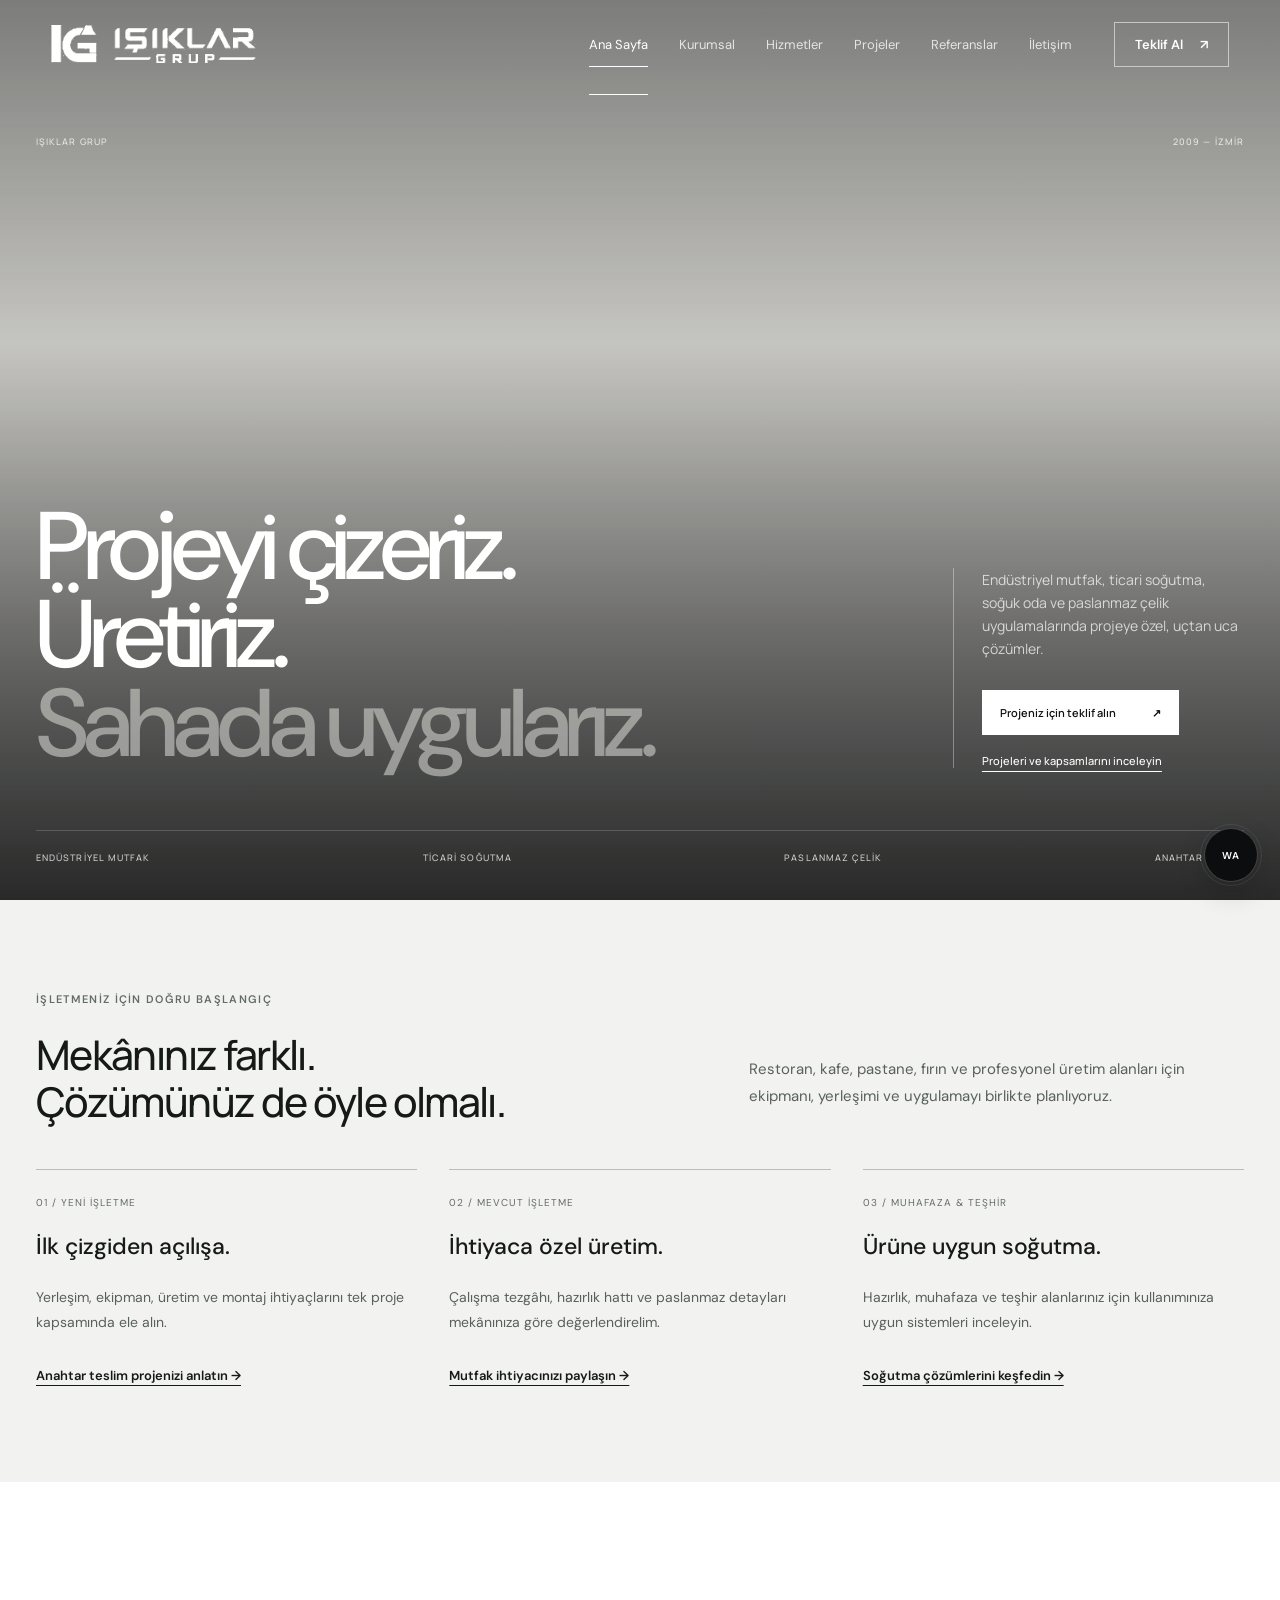
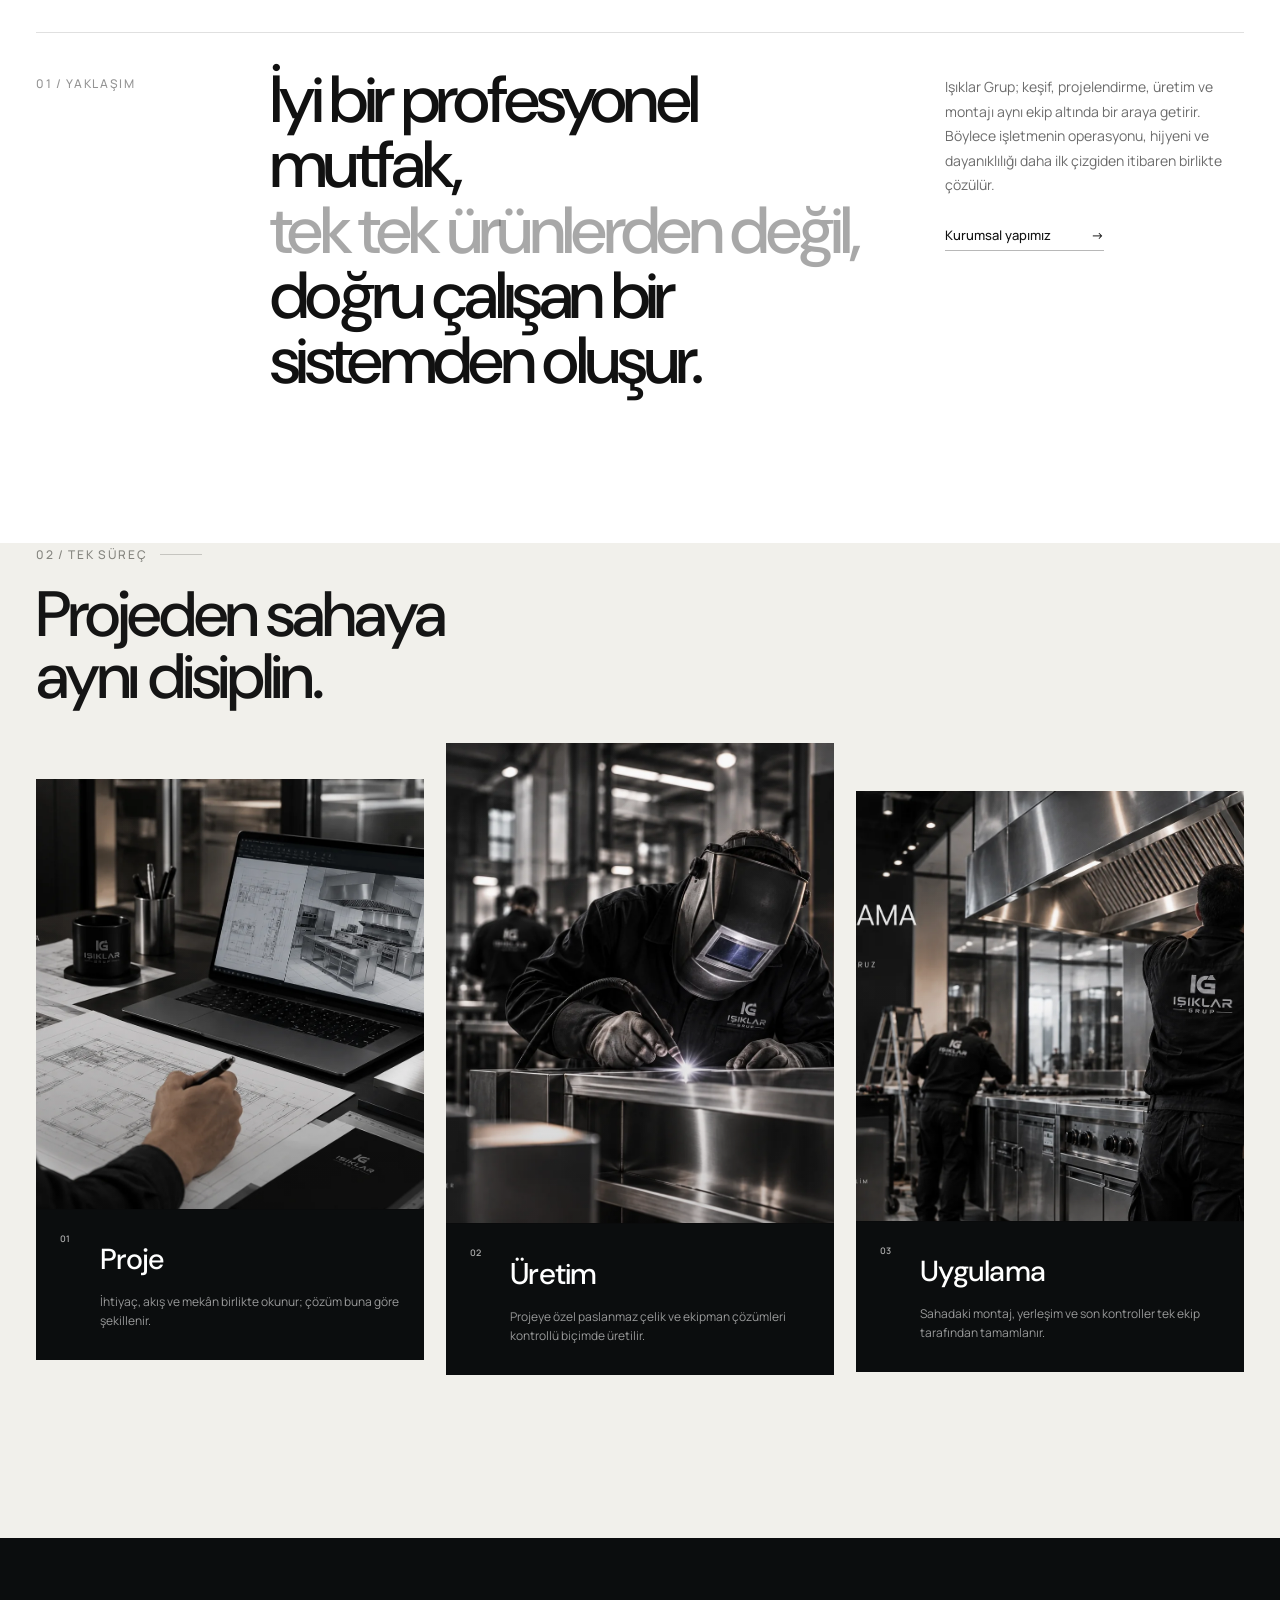
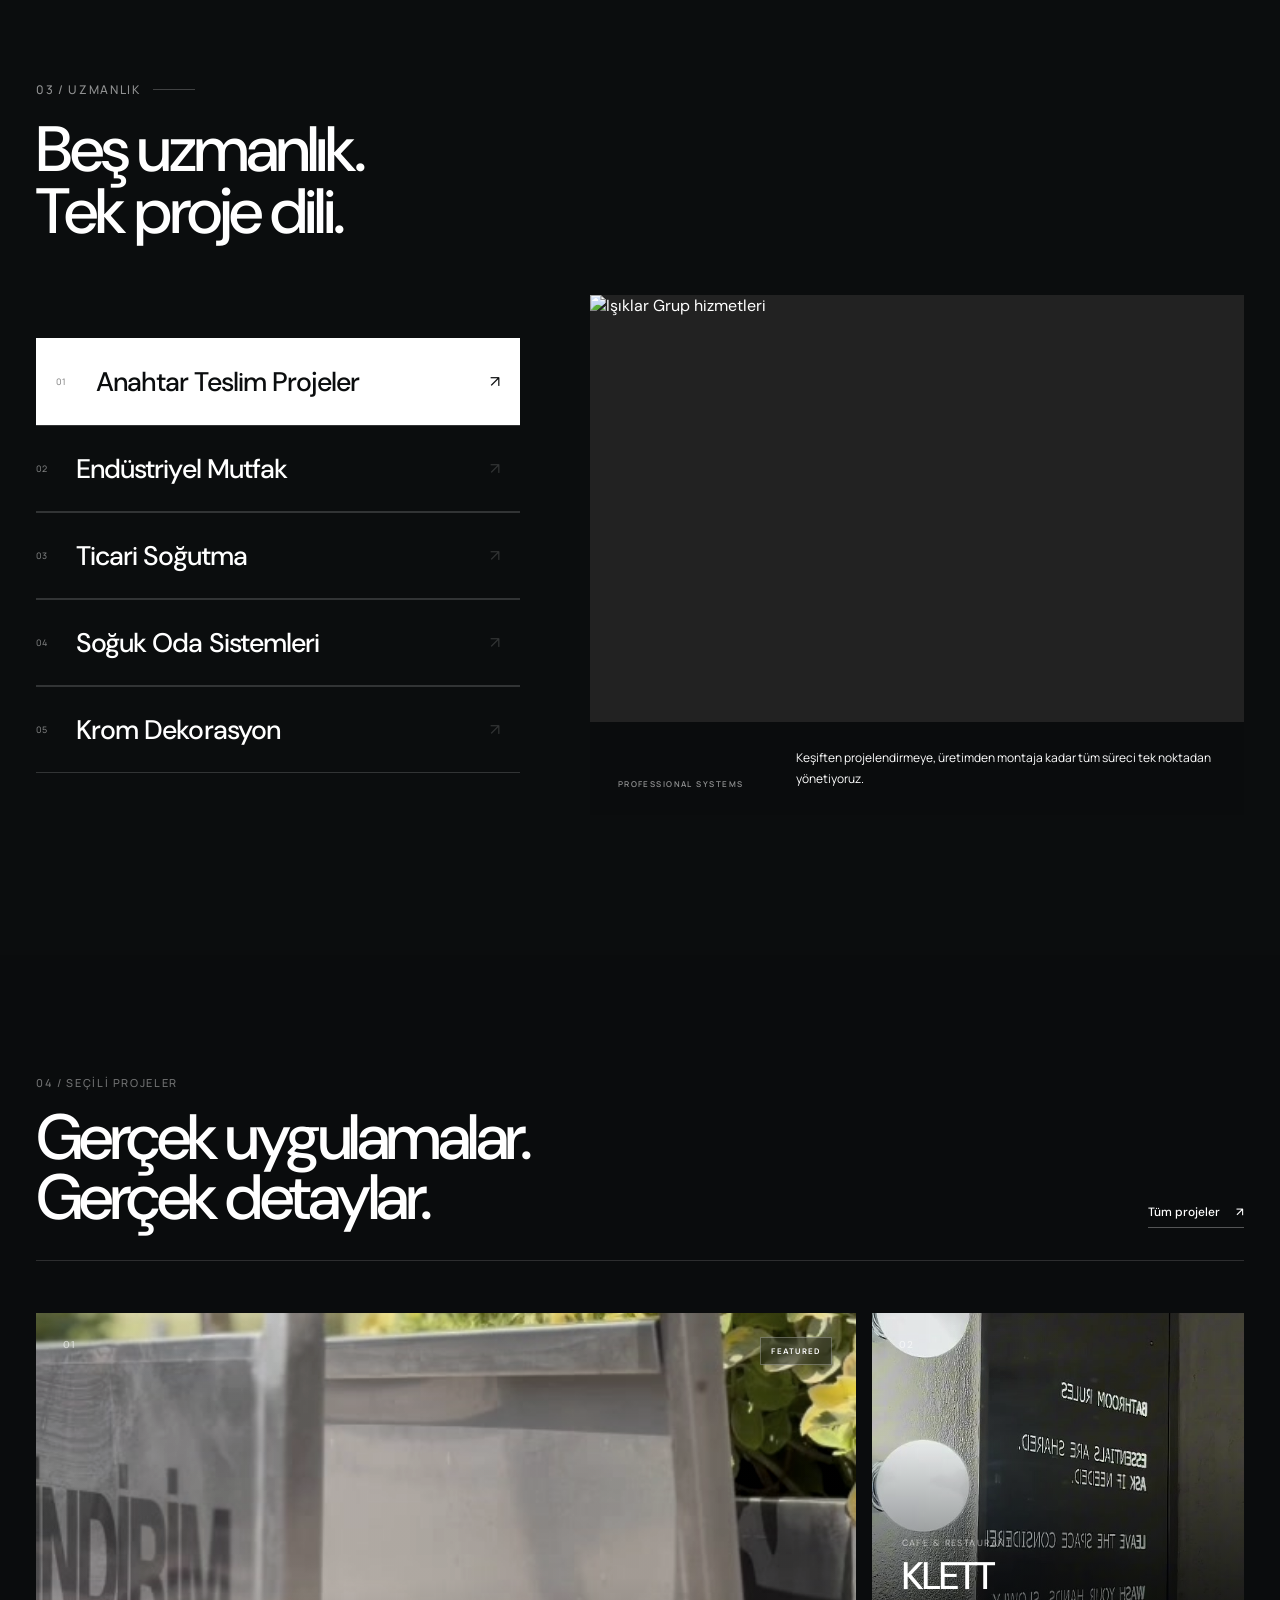
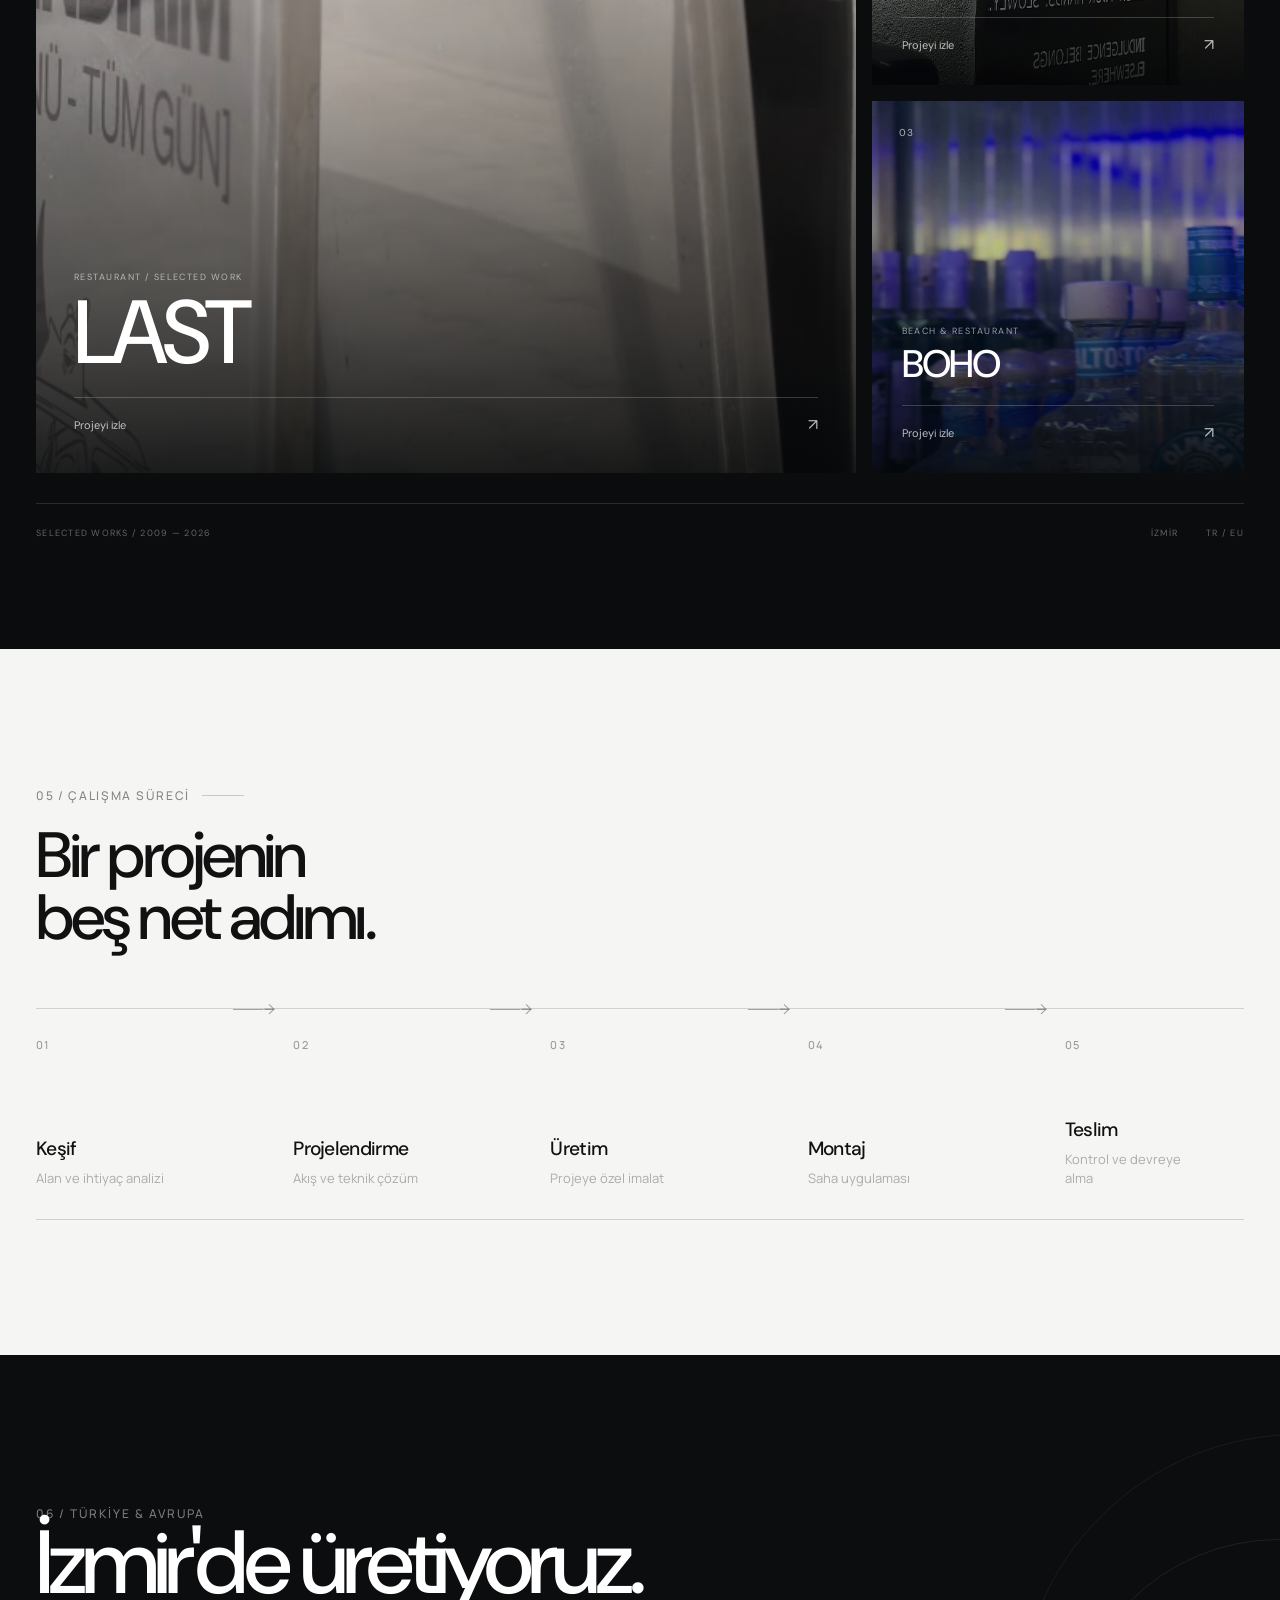
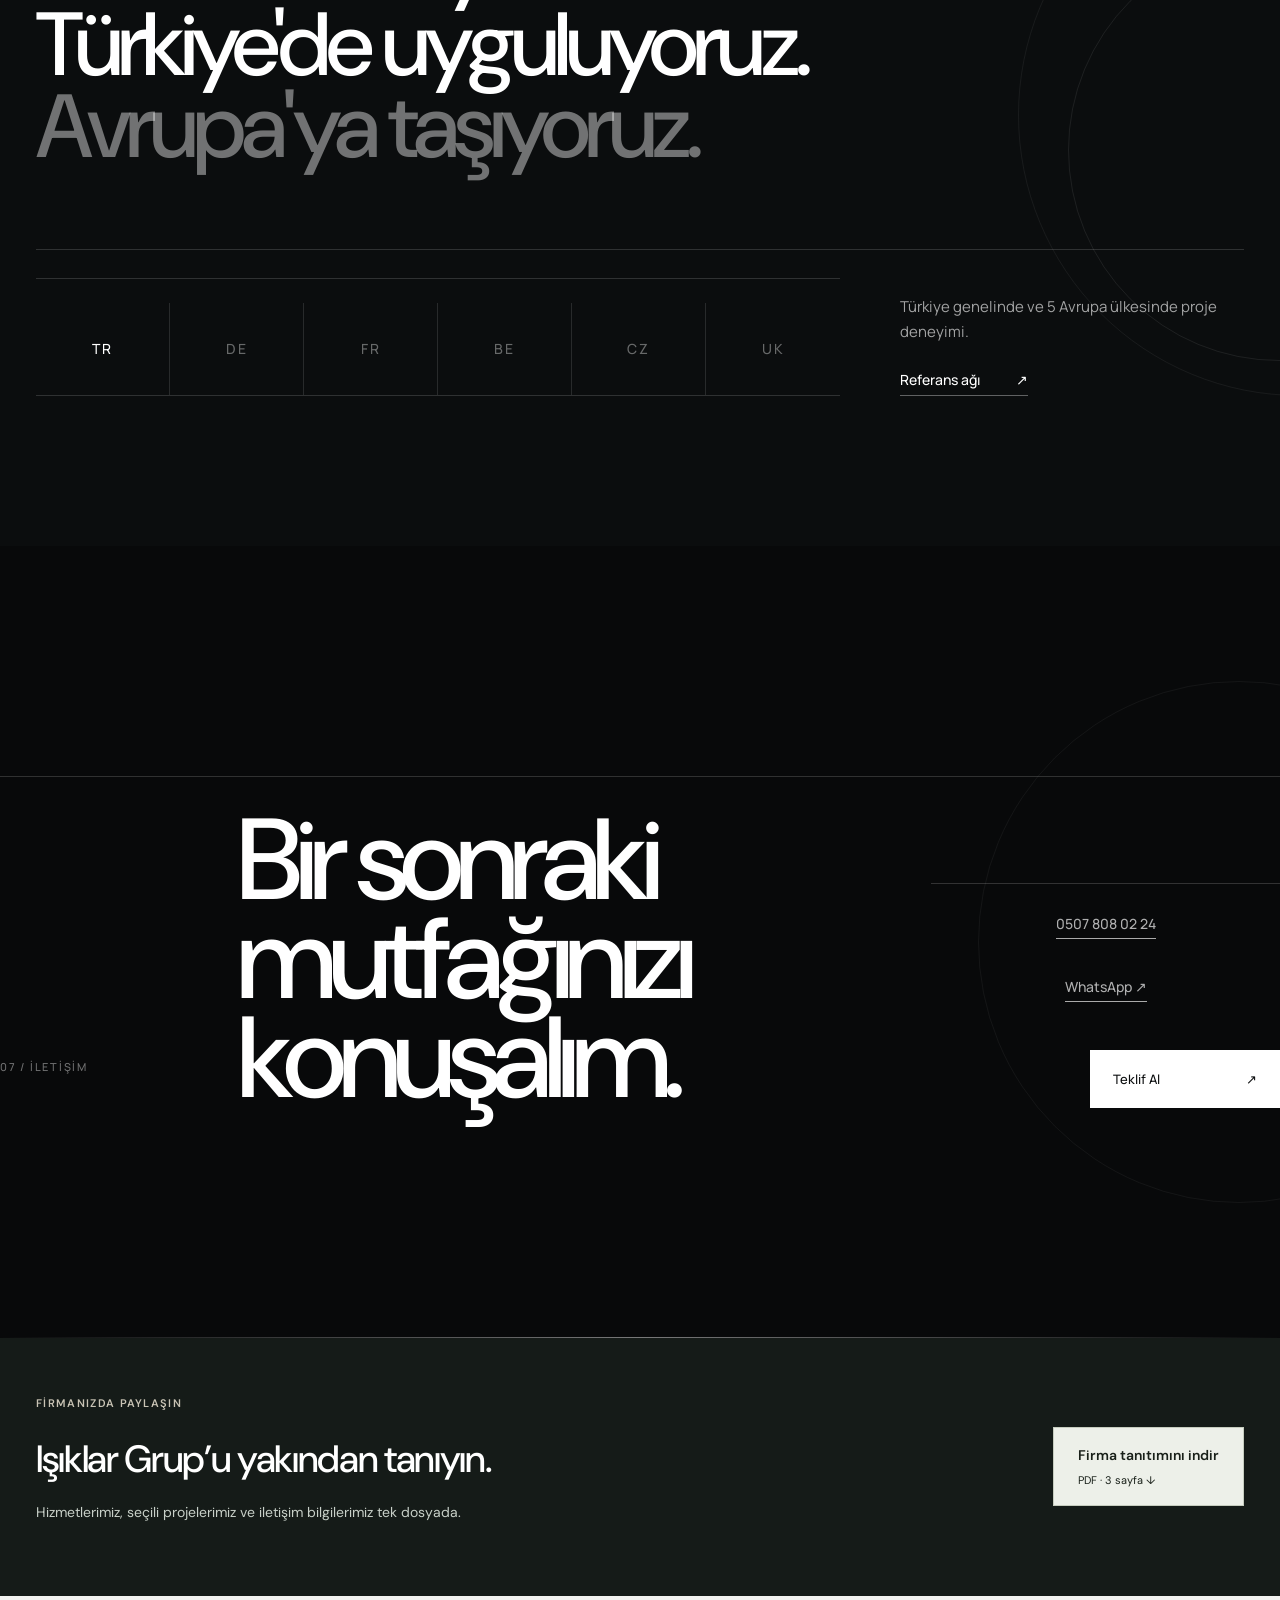
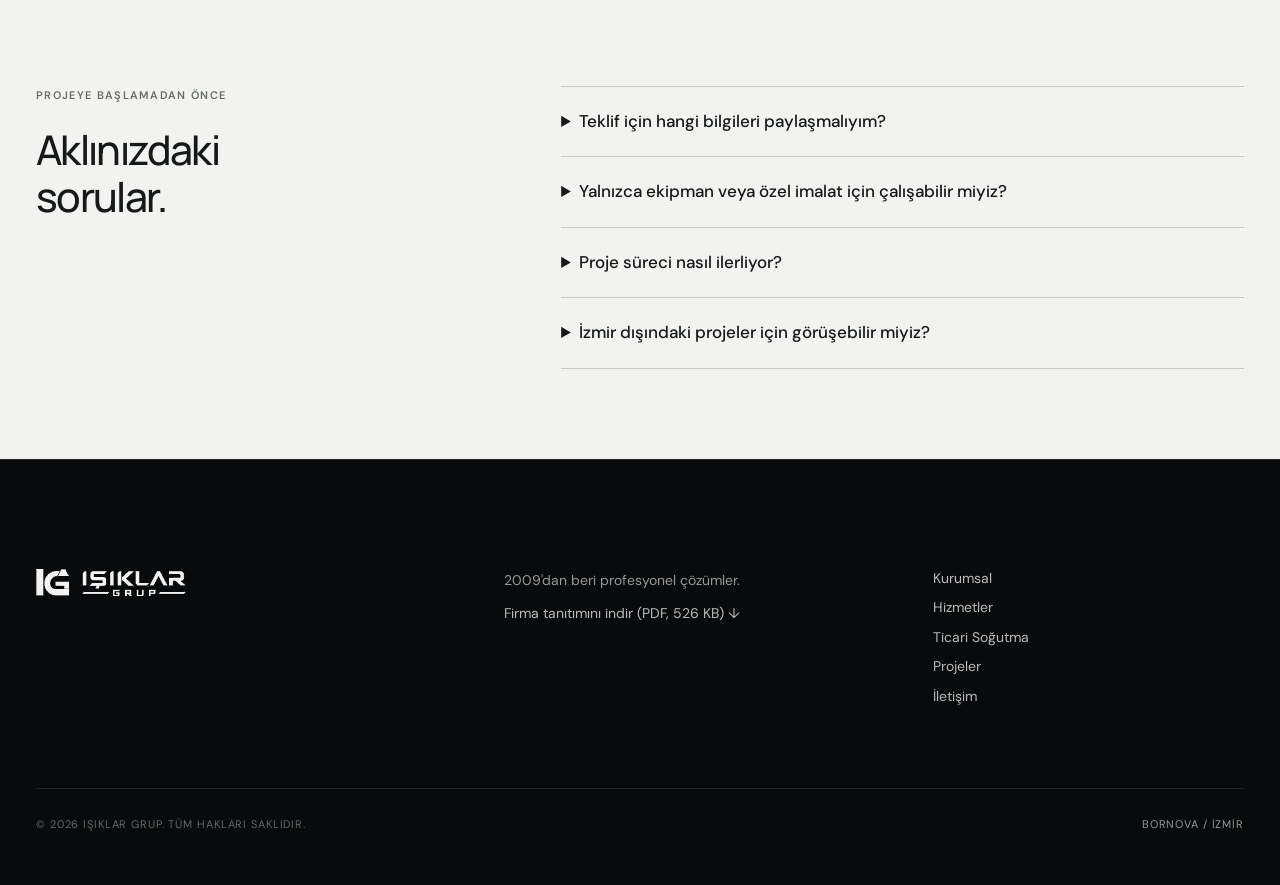
==== commit 050dcbea: "Firma sitesi ve teklif akislarini guclendir Proje kapsamlari, PDF indirme alani ve SSS eklendi. Tekl" ====
--- a/index.html
+++ b/index.html
@@ -1,157 +1,194 @@
-<!DOCTYPE html>
-<html lang="tr">
-<head>
-<meta charset="UTF-8"><meta name="viewport" content="width=device-width,initial-scale=1.0">
-<meta name="description" content="Işıklar Grup — 2009'dan beri endüstriyel mutfak, ticari soğutma, soğuk oda, krom dekorasyon ve anahtar teslim projeler.">
-<title>Işıklar Grup | Endüstriyel Mutfak & Soğutma</title>
-<link rel="preconnect" href="https://fonts.googleapis.com"><link rel="preconnect" href="https://fonts.gstatic.com" crossorigin>
-<link href="https://fonts.googleapis.com/css2?family=DM+Sans:wght@400;500;600&family=Manrope:wght@400;500;600&display=swap" rel="stylesheet">
-<link rel="stylesheet" href="style.css"></head>
-<body class="home-v8">
-<header class="site-header" id="header"><div class="header-inner"><a class="brand" href="index.html"><img src="assets/images/logo.png" alt="Işıklar Grup"></a><nav class="desktop-nav"><div class="nav-item"><a class="active" href="index.html">Ana Sayfa</a></div><div class="nav-item"><a href="kurumsal.html">Kurumsal</a><div class="dropdown"><a href="kurumsal.html#hakkimizda">Hakkımızda</a><a href="kurumsal.html#degerler">Değerlerimiz</a><a href="kurumsal.html#surec">Çalışma Sürecimiz</a></div></div><div class="nav-item"><a href="hizmetler.html">Hizmetler</a><div class="dropdown"><a href="hizmetler.html#anahtar-teslim">Anahtar Teslim Projeler</a><a href="hizmetler.html#endustriyel-mutfak">Endüstriyel Mutfak</a><a href="ticari-sogutma.html">Ticari Soğutma</a><a href="hizmetler.html#soguk-oda">Soğuk Oda Sistemleri</a><a href="hizmetler.html#krom-dekorasyon">Krom Dekorasyon</a></div></div><div class="nav-item"><a href="projeler.html">Projeler</a></div><div class="nav-item"><a href="referanslar.html">Referanslar</a></div><div class="nav-item"><a href="iletisim.html">İletişim</a></div></nav><div class="header-actions"><a class="quote-btn" href="iletisim.html">Teklif Al <span>↗</span></a><button class="menu-btn" id="menuBtn" aria-label="Menüyü aç"><span></span><span></span></button></div></div><div class="mobile-menu" id="mobileMenu"><a href="index.html">Ana Sayfa</a><a href="kurumsal.html">Kurumsal</a><a href="hizmetler.html">Hizmetler</a><a href="ticari-sogutma.html">Ticari Soğutma</a><a href="projeler.html">Projeler</a><a href="referanslar.html">Referanslar</a><a href="iletisim.html">İletişim</a></div></header>
-<main>
-
-<section class="v8-hero">
-  <div class="v8-hero-bg" id="heroParallax"></div><div class="v8-hero-overlay"></div>
-  <div class="wrap v8-hero-inner">
-    <div class="v8-hero-top reveal"><span>IŞIKLAR GRUP</span><span>2009 — İZMİR</span></div>
-    <div class="v8-hero-main">
-      <h1 class="reveal">Projeyi çizeriz.<br>Üretiriz.<br><em>Sahada uygularız.</em></h1>
-      <div class="v8-hero-copy reveal delay-1"><p>Endüstriyel mutfak, ticari soğutma, soğuk oda ve paslanmaz çelik uygulamalarında projeye özel, uçtan uca çözümler.</p><div><a class="v8-btn" href="projeler.html">Projeleri incele <span>↗</span></a><a class="v8-text" href="iletisim.html">Projenizi konuşalım</a></div></div>
-    </div>
-    <div class="v8-hero-foot reveal"><span>ENDÜSTRİYEL MUTFAK</span><span>TİCARİ SOĞUTMA</span><span>PASLANMAZ ÇELİK</span><span>ANAHTAR TESLİM</span></div>
-  </div>
-</section>
-
-<section class="v8-manifesto">
-  <div class="wrap v8-manifesto-grid reveal">
-    <div class="v8-index">01 / YAKLAŞIM</div>
-    <h2>İyi bir profesyonel mutfak,<br><span>tek tek ürünlerden değil,</span><br>doğru çalışan bir sistemden oluşur.</h2>
-    <div class="v8-manifesto-copy"><p>Işıklar Grup; keşif, projelendirme, üretim ve montajı aynı ekip altında bir araya getirir. Böylece işletmenin operasyonu, hijyeni ve dayanıklılığı daha ilk çizgiden itibaren birlikte çözülür.</p><a href="kurumsal.html">Kurumsal yapımız <span>→</span></a></div>
-  </div>
-</section>
-
-<section class="v8-triad">
-  <div class="wrap">
-    <div class="v8-section-head reveal"><span>02 / TEK SÜREÇ</span><h2>Projeden sahaya<br>aynı disiplin.</h2></div>
-    <div class="v8-triad-grid">
-      <article class="v8-triad-card reveal"><div class="v8-triad-img triad-project"><img src="assets/images/home/proje.png" alt="Işıklar Grup proje aşaması"></div><div class="v8-triad-meta"><span>01</span><h3>Proje</h3><p>İhtiyaç, akış ve mekân birlikte okunur; çözüm buna göre şekillenir.</p></div></article>
-      <article class="v8-triad-card reveal delay-1"><div class="v8-triad-img triad-production"><img src="assets/images/home/uretim.png" alt="Işıklar Grup üretim aşaması"></div><div class="v8-triad-meta"><span>02</span><h3>Üretim</h3><p>Projeye özel paslanmaz çelik ve ekipman çözümleri kontrollü biçimde üretilir.</p></div></article>
-      <article class="v8-triad-card reveal delay-2"><div class="v8-triad-img triad-install"><img src="assets/images/home/uygulama.png" alt="Işıklar Grup uygulama aşaması"></div><div class="v8-triad-meta"><span>03</span><h3>Uygulama</h3><p>Sahadaki montaj, yerleşim ve son kontroller tek ekip tarafından tamamlanır.</p></div></article>
-    </div>
-  </div>
-</section>
-
-<section class="v8-services">
-  <div class="wrap">
-    <div class="v8-section-head light reveal"><span>03 / UZMANLIK</span><h2>Beş uzmanlık.<br>Tek proje dili.</h2></div>
-    <div class="v8-services-layout reveal">
-      <div class="v8-service-tabs" id="serviceTabs">
-        <a class="active" href="hizmetler.html#anahtar-teslim" data-image="https://images.pexels.com/photos/28704740/pexels-photo-28704740/free-photo-of-commercial-kitchen-with-stainless-steel-equipment.jpeg?auto=compress&cs=tinysrgb&w=1600" data-copy="Keşiften projelendirmeye, üretimden montaja kadar tüm süreci tek noktadan yönetiyoruz."><small>01</small><strong>Anahtar Teslim Projeler</strong><span>↗</span></a>
-        <a href="hizmetler.html#endustriyel-mutfak" data-image="https://images.pexels.com/photos/34276646/pexels-photo-34276646/free-photo-of-professional-kitchen-with-pots-and-pans-on-stove.jpeg?auto=compress&cs=tinysrgb&w=1600" data-copy="Yoğun kullanıma uygun, operasyon akışını destekleyen profesyonel mutfak sistemleri."><small>02</small><strong>Endüstriyel Mutfak</strong><span>↗</span></a>
-        <a href="ticari-sogutma.html" data-image="assets/images/ticari-sogutma/set-alti.png" data-fit="contain" data-copy="Set altı dolaplardan teşhir sistemlerine ve dik tip soğutuculara kadar profesyonel ticari soğutma çözümleri."><small>03</small><strong>Ticari Soğutma</strong><span>↗</span></a>
-        <a href="hizmetler.html#soguk-oda" data-image="assets/posters/boho.jpg" data-copy="İşletmenin kapasitesi ve sıcaklık ihtiyacına göre planlanan soğuk ve donuk muhafaza sistemleri."><small>04</small><strong>Soğuk Oda Sistemleri</strong><span>↗</span></a>
-        <a href="hizmetler.html#krom-dekorasyon" data-image="assets/posters/last.jpg" data-copy="Mekân kimliğini tamamlayan, projeye özel krom ve paslanmaz çelik detay uygulamaları."><small>05</small><strong>Krom Dekorasyon</strong><span>↗</span></a>
-      </div>
-      <div class="v8-service-visual"><img id="serviceImage" src="https://images.pexels.com/photos/28704740/pexels-photo-28704740/free-photo-of-commercial-kitchen-with-stainless-steel-equipment.jpeg?auto=compress&cs=tinysrgb&w=1600" alt="Işıklar Grup hizmetleri"><div class="v8-service-caption"><span>PROFESSIONAL SYSTEMS</span><p id="serviceCopy">Keşiften projelendirmeye, üretimden montaja kadar tüm süreci tek noktadan yönetiyoruz.</p></div></div>
-    </div>
-  </div>
-</section>
-
-<section class="v8-projects v8-projects-editorial">
-  <div class="wrap">
-
-    <div class="v8-projects-head reveal">
-      <div>
-        <span>04 / SEÇİLİ PROJELER</span>
-        <h2>Gerçek uygulamalar.<br>Gerçek detaylar.</h2>
-      </div>
-
-      <a class="v8-projects-all" href="projeler.html">
-        Tüm projeler <span>↗</span>
-      </a>
-    </div>
-
-    <div class="v8-editorial-project-grid">
-
-      <button
-        class="v8-editorial-project v8-editorial-project-featured reveal"
-        data-video="assets/videos/last.mp4"
-        data-name="LAST"
-      >
-        <img src="assets/posters/last.jpg" alt="LAST projesi">
-        <div class="v8-editorial-project-overlay"></div>
-        <div class="v8-editorial-project-number">01</div>
-
-        <div class="v8-editorial-project-meta">
-          <small>RESTAURANT / SELECTED WORK</small>
-          <h3>LAST</h3>
-          <span>Projeyi izle <b>↗</b></span>
-        </div>
-      </button>
-
-      <div class="v8-editorial-project-stack">
-
-        <button
-          class="v8-editorial-project v8-editorial-project-small reveal delay-1"
-          data-video="assets/videos/klett.mp4"
-          data-name="KLETT"
-        >
-          <img src="assets/posters/klett.jpg" alt="KLETT projesi">
-          <div class="v8-editorial-project-overlay"></div>
-          <div class="v8-editorial-project-number">02</div>
-
-          <div class="v8-editorial-project-meta">
-            <small>CAFE & RESTAURANT</small>
-            <h3>KLETT</h3>
-            <span>Projeyi izle <b>↗</b></span>
-          </div>
-        </button>
-
-        <button
-          class="v8-editorial-project v8-editorial-project-small reveal delay-2"
-          data-video="assets/videos/boho.mp4"
-          data-name="BOHO"
-        >
-          <img src="assets/posters/boho.jpg" alt="BOHO projesi">
-          <div class="v8-editorial-project-overlay"></div>
-          <div class="v8-editorial-project-number">03</div>
-
-          <div class="v8-editorial-project-meta">
-            <small>BEACH & RESTAURANT</small>
-            <h3>BOHO</h3>
-            <span>Projeyi izle <b>↗</b></span>
-          </div>
-        </button>
-
-      </div>
-    </div>
-
-    <div class="v8-editorial-project-footer reveal">
-      <span>SELECTED WORKS / 2009 — 2026</span>
-      <div>
-        <span>İZMİR</span>
-        <span>TR / EU</span>
-      </div>
-    </div>
-
-  </div>
-</section>
-
-<section class="v8-process">
-  <div class="wrap"><div class="v8-section-head reveal"><span>05 / ÇALIŞMA SÜRECİ</span><h2>Bir projenin<br>beş net adımı.</h2></div><div class="v8-process-line reveal"><div><small>01</small><strong>Keşif</strong><p>Alan ve ihtiyaç analizi</p></div><i></i><div><small>02</small><strong>Projelendirme</strong><p>Akış ve teknik çözüm</p></div><i></i><div><small>03</small><strong>Üretim</strong><p>Projeye özel imalat</p></div><i></i><div><small>04</small><strong>Montaj</strong><p>Saha uygulaması</p></div><i></i><div><small>05</small><strong>Teslim</strong><p>Kontrol ve devreye alma</p></div></div></div>
-</section>
-<section class="v8-global">
-  <div class="wrap">
-    <div class="v8-global-kicker reveal">06 / TÜRKİYE & AVRUPA</div>
-    <div class="v8-global-statement reveal"><h2>İzmir'de üretiyoruz.<br>Türkiye'de uyguluyoruz.<br><span>Avrupa'ya taşıyoruz.</span></h2></div>
-    <div class="v8-global-bottom reveal"><div class="v8-country-line"><span>TR</span><span>DE</span><span>FR</span><span>BE</span><span>CZ</span><span>UK</span></div><div><p>Türkiye genelinde ve 5 Avrupa ülkesinde proje deneyimi.</p><a href="referanslar.html">Referans ağı <span>↗</span></a></div></div>
-  </div>
-</section>
-
-<section class="v8-contact"><div class="wrap v8-contact-inner reveal"><span>07 / İLETİŞİM</span><h2>Bir sonraki mutfağınızı<br>konuşalım.</h2><div class="v8-contact-actions"><a href="tel:+905078080224">0507 808 02 24</a><a href="https://wa.me/905078080224" target="_blank" rel="noopener">WhatsApp ↗</a><a class="v8-contact-btn" href="iletisim.html">Teklif Al <span>↗</span></a></div></div></section>
-
-<div class="video-modal" id="videoModal" aria-hidden="true"><button class="modal-close" id="modalClose" aria-label="Videoyu kapat">×</button><div class="modal-shell"><div class="modal-title" id="modalTitle">Proje</div><video id="projectVideo" controls playsinline></video></div></div>
-</main>
-<footer><div class="wrap footer-grid"><img src="assets/images/logo.png" alt="Işıklar Grup"><p>2009'dan beri profesyonel çözümler.</p><div><a href="kurumsal.html">Kurumsal</a><a href="hizmetler.html">Hizmetler</a><a href="ticari-sogutma.html">Ticari Soğutma</a><a href="projeler.html">Projeler</a><a href="iletisim.html">İletişim</a></div></div><div class="wrap credits">© 2026 Işıklar Grup. Tüm hakları saklıdır.<span>Bornova / İzmir</span></div></footer><a class="floating-wa" href="https://wa.me/905078080224" target="_blank" rel="noopener"><span>WA</span></a><script src="app.js"></script>
+<!DOCTYPE html>
+<html lang="tr">
+<head>
+<meta charset="UTF-8"><meta name="viewport" content="width=device-width,initial-scale=1.0">
+<meta name="description" content="İzmir merkezli Işıklar Grup: 2009’dan beri endüstriyel mutfak, ticari soğutma, soğuk oda ve paslanmaz çelikte keşiften montaja proje çözümleri.">
+<title>Işıklar Grup | Endüstriyel Mutfak & Soğutma</title>
+<link rel="preconnect" href="https://fonts.googleapis.com"><link rel="preconnect" href="https://fonts.gstatic.com" crossorigin>
+<link href="https://fonts.googleapis.com/css2?family=DM+Sans:wght@400;500;600&family=Manrope:wght@400;500;600&display=swap" rel="stylesheet">
+<link rel="stylesheet" href="style.css">
+<link rel="canonical" href="https://isiklar-grupp.enes-isik44.workers.dev/">
+<meta name="theme-color" content="#101314">
+<meta property="og:type" content="website">
+<meta property="og:locale" content="tr_TR">
+<meta property="og:site_name" content="Işıklar Grup">
+<meta property="og:title" content="Işıklar Grup | Endüstriyel Mutfak &amp; Soğutma">
+<meta property="og:description" content="İzmir merkezli Işıklar Grup: 2009’dan beri endüstriyel mutfak, ticari soğutma, soğuk oda ve paslanmaz çelikte keşiften montaja proje çözümleri.">
+<meta property="og:url" content="https://isiklar-grupp.enes-isik44.workers.dev/">
+<meta property="og:image" content="https://isiklar-grupp.enes-isik44.workers.dev/assets/images/social-preview.jpg">
+<meta property="og:image:alt" content="Işıklar Grup · Endüstriyel mutfak ve soğutma">
+<meta name="twitter:card" content="summary_large_image">
+<link rel="stylesheet" href="enhancements.css">
+<script type="application/ld+json">{"@context": "https://schema.org", "@type": "LocalBusiness", "name": "Işıklar Grup", "url": "https://isiklar-grupp.enes-isik44.workers.dev/", "image": "https://isiklar-grupp.enes-isik44.workers.dev/assets/images/social-preview.jpg", "telephone": "+905078080224", "foundingDate": "2009", "address": {"@type": "PostalAddress", "streetAddress": "Evka 3 Mahallesi, 129/3 Sokak", "addressLocality": "Bornova", "addressRegion": "İzmir", "addressCountry": "TR"}, "sameAs": ["https://www.instagram.com/isiklarendustriyelmutfak/"]}</script>
+</head>
+<body class="home-v8">
+<a class="skip-link" href="#main-content">İçeriğe geç</a>
+<header class="site-header" id="header"><div class="header-inner"><a class="brand" href="index.html"><img src="assets/images/logo.png" alt="Işıklar Grup" width="516" height="94"></a><nav class="desktop-nav" aria-label="Ana menü"><div class="nav-item"><a class="active" aria-current="page" href="index.html">Ana Sayfa</a></div><div class="nav-item"><a href="kurumsal.html">Kurumsal</a><div class="dropdown"><a href="kurumsal.html#hakkimizda">Hakkımızda</a><a href="kurumsal.html#degerler">Değerlerimiz</a><a href="kurumsal.html#surec">Çalışma Sürecimiz</a></div></div><div class="nav-item"><a href="hizmetler.html">Hizmetler</a><div class="dropdown"><a href="hizmetler.html#anahtar-teslim">Anahtar Teslim Projeler</a><a href="hizmetler.html#endustriyel-mutfak">Endüstriyel Mutfak</a><a href="ticari-sogutma.html">Ticari Soğutma</a><a href="hizmetler.html#soguk-oda">Soğuk Oda Sistemleri</a><a href="hizmetler.html#krom-dekorasyon">Krom Dekorasyon</a></div></div><div class="nav-item"><a href="projeler.html">Projeler</a></div><div class="nav-item"><a href="referanslar.html">Referanslar</a></div><div class="nav-item"><a href="iletisim.html">İletişim</a></div></nav><div class="header-actions"><a class="quote-btn" href="iletisim.html">Teklif Al <span>↗</span></a><button class="menu-btn" id="menuBtn" aria-controls="mobileMenu" aria-expanded="false" aria-label="Menüyü aç"><span></span><span></span></button></div></div><div class="mobile-menu" id="mobileMenu"><a href="index.html">Ana Sayfa</a><a href="kurumsal.html">Kurumsal</a><a href="hizmetler.html">Hizmetler</a><a href="ticari-sogutma.html">Ticari Soğutma</a><a href="projeler.html">Projeler</a><a href="referanslar.html">Referanslar</a><a href="iletisim.html">İletişim</a></div></header>
+<main id="main-content" tabindex="-1">
+
+<section class="v8-hero">
+  <div class="v8-hero-bg" id="heroParallax"></div><div class="v8-hero-overlay"></div>
+  <div class="wrap v8-hero-inner">
+    <div class="v8-hero-top reveal"><span>IŞIKLAR GRUP</span><span>2009 — İZMİR</span></div>
+    <div class="v8-hero-main">
+      <h1 class="reveal">Projeyi çizeriz.<br>Üretiriz.<br><em>Sahada uygularız.</em></h1>
+      <div class="v8-hero-copy reveal delay-1"><p>Endüstriyel mutfak, ticari soğutma, soğuk oda ve paslanmaz çelik uygulamalarında projeye özel, uçtan uca çözümler.</p><div><a class="v8-btn" href="iletisim.html#contact-form">Projeniz için teklif alın <span>↗</span></a><a class="v8-text" href="projeler.html#project-scopes">Projeleri ve kapsamlarını inceleyin</a></div></div>
+    </div>
+    <div class="v8-hero-foot reveal"><span>ENDÜSTRİYEL MUTFAK</span><span>TİCARİ SOĞUTMA</span><span>PASLANMAZ ÇELİK</span><span>ANAHTAR TESLİM</span></div>
+  </div>
+</section>
+
+
+<section class="decision-section" aria-labelledby="decision-title">
+ <div class="wrap">
+  <p class="section-label">İŞLETMENİZ İÇİN DOĞRU BAŞLANGIÇ</p>
+  <div class="decision-heading"><h2 id="decision-title">Mekânınız farklı.<br>Çözümünüz de öyle olmalı.</h2><p>Restoran, kafe, pastane, fırın ve profesyonel üretim alanları için ekipmanı, yerleşimi ve uygulamayı birlikte planlıyoruz.</p></div>
+  <div class="decision-grid">
+   <article><span>01 / YENİ İŞLETME</span><h3>İlk çizgiden açılışa.</h3><p>Yerleşim, ekipman, üretim ve montaj ihtiyaçlarını tek proje kapsamında ele alın.</p><a href="iletisim.html?service=Anahtar%20Teslim%20Proje#contact-form">Anahtar teslim projenizi anlatın →</a></article>
+   <article><span>02 / MEVCUT İŞLETME</span><h3>İhtiyaca özel üretim.</h3><p>Çalışma tezgâhı, hazırlık hattı ve paslanmaz detayları mekânınıza göre değerlendirelim.</p><a href="iletisim.html?service=End%C3%BCstriyel%20Mutfak#contact-form">Mutfak ihtiyacınızı paylaşın →</a></article>
+   <article><span>03 / MUHAFAZA & TEŞHİR</span><h3>Ürüne uygun soğutma.</h3><p>Hazırlık, muhafaza ve teşhir alanlarınız için kullanımınıza uygun sistemleri inceleyin.</p><a href="ticari-sogutma.html">Soğutma çözümlerini keşfedin →</a></article>
+  </div>
+ </div>
+</section>
+
+<section class="v8-manifesto">
+  <div class="wrap v8-manifesto-grid reveal">
+    <div class="v8-index">01 / YAKLAŞIM</div>
+    <h2>İyi bir profesyonel mutfak,<br><span>tek tek ürünlerden değil,</span><br>doğru çalışan bir sistemden oluşur.</h2>
+    <div class="v8-manifesto-copy"><p>Işıklar Grup; keşif, projelendirme, üretim ve montajı aynı ekip altında bir araya getirir. Böylece işletmenin operasyonu, hijyeni ve dayanıklılığı daha ilk çizgiden itibaren birlikte çözülür.</p><a href="kurumsal.html">Kurumsal yapımız <span>→</span></a></div>
+  </div>
+</section>
+
+<section class="v8-triad">
+  <div class="wrap">
+    <div class="v8-section-head reveal"><span>02 / TEK SÜREÇ</span><h2>Projeden sahaya<br>aynı disiplin.</h2></div>
+    <div class="v8-triad-grid">
+      <article class="v8-triad-card reveal"><div class="v8-triad-img triad-project"><img src="assets/images/home/proje.webp" alt="Işıklar Grup proje aşaması" width="1536" height="1024" loading="lazy" decoding="async"></div><div class="v8-triad-meta"><span>01</span><h3>Proje</h3><p>İhtiyaç, akış ve mekân birlikte okunur; çözüm buna göre şekillenir.</p></div></article>
+      <article class="v8-triad-card reveal delay-1"><div class="v8-triad-img triad-production"><img src="assets/images/home/uretim.webp" alt="Işıklar Grup üretim aşaması" width="1536" height="1024" loading="lazy" decoding="async"></div><div class="v8-triad-meta"><span>02</span><h3>Üretim</h3><p>Projeye özel paslanmaz çelik ve ekipman çözümleri kontrollü biçimde üretilir.</p></div></article>
+      <article class="v8-triad-card reveal delay-2"><div class="v8-triad-img triad-install"><img src="assets/images/home/uygulama.webp" alt="Işıklar Grup uygulama aşaması" width="1536" height="1024" loading="lazy" decoding="async"></div><div class="v8-triad-meta"><span>03</span><h3>Uygulama</h3><p>Sahadaki montaj, yerleşim ve son kontroller tek ekip tarafından tamamlanır.</p></div></article>
+    </div>
+  </div>
+</section>
+
+<section class="v8-services">
+  <div class="wrap">
+    <div class="v8-section-head light reveal"><span>03 / UZMANLIK</span><h2>Beş uzmanlık.<br>Tek proje dili.</h2></div>
+    <div class="v8-services-layout reveal">
+      <div class="v8-service-tabs" id="serviceTabs">
+        <a class="active" href="hizmetler.html#anahtar-teslim" data-image="https://images.pexels.com/photos/28704740/pexels-photo-28704740/free-photo-of-commercial-kitchen-with-stainless-steel-equipment.jpeg?auto=compress&cs=tinysrgb&w=1600" data-copy="Keşiften projelendirmeye, üretimden montaja kadar tüm süreci tek noktadan yönetiyoruz."><small>01</small><strong>Anahtar Teslim Projeler</strong><span>↗</span></a>
+        <a href="hizmetler.html#endustriyel-mutfak" data-image="https://images.pexels.com/photos/34276646/pexels-photo-34276646/free-photo-of-professional-kitchen-with-pots-and-pans-on-stove.jpeg?auto=compress&cs=tinysrgb&w=1600" data-copy="Yoğun kullanıma uygun, operasyon akışını destekleyen profesyonel mutfak sistemleri."><small>02</small><strong>Endüstriyel Mutfak</strong><span>↗</span></a>
+        <a href="ticari-sogutma.html" data-image="assets/images/ticari-sogutma/set-alti.webp" data-fit="contain" data-copy="Set altı dolaplardan teşhir sistemlerine ve dik tip soğutuculara kadar profesyonel ticari soğutma çözümleri."><small>03</small><strong>Ticari Soğutma</strong><span>↗</span></a>
+        <a href="hizmetler.html#soguk-oda" data-image="assets/posters/boho.jpg" data-copy="İşletmenin kapasitesi ve sıcaklık ihtiyacına göre planlanan soğuk ve donuk muhafaza sistemleri."><small>04</small><strong>Soğuk Oda Sistemleri</strong><span>↗</span></a>
+        <a href="hizmetler.html#krom-dekorasyon" data-image="assets/posters/last.jpg" data-copy="Mekân kimliğini tamamlayan, projeye özel krom ve paslanmaz çelik detay uygulamaları."><small>05</small><strong>Krom Dekorasyon</strong><span>↗</span></a>
+      </div>
+      <div class="v8-service-visual"><img id="serviceImage" src="https://images.pexels.com/photos/28704740/pexels-photo-28704740/free-photo-of-commercial-kitchen-with-stainless-steel-equipment.jpeg?auto=compress&cs=tinysrgb&w=1600" alt="Işıklar Grup hizmetleri" loading="lazy" decoding="async"><div class="v8-service-caption"><span>PROFESSIONAL SYSTEMS</span><p id="serviceCopy">Keşiften projelendirmeye, üretimden montaja kadar tüm süreci tek noktadan yönetiyoruz.</p></div></div>
+    </div>
+  </div>
+</section>
+
+<section class="v8-projects v8-projects-editorial">
+  <div class="wrap">
+
+    <div class="v8-projects-head reveal">
+      <div>
+        <span>04 / SEÇİLİ PROJELER</span>
+        <h2>Gerçek uygulamalar.<br>Gerçek detaylar.</h2>
+      </div>
+
+      <a class="v8-projects-all" href="projeler.html">
+        Tüm projeler <span>↗</span>
+      </a>
+    </div>
+
+    <div class="v8-editorial-project-grid">
+
+      <button
+        class="v8-editorial-project v8-editorial-project-featured reveal"
+        data-video="assets/videos/last.mp4"
+        data-name="LAST"
+      >
+        <img src="assets/posters/last.jpg" alt="LAST projesi" width="512" height="910" loading="lazy" decoding="async">
+        <div class="v8-editorial-project-overlay"></div>
+        <div class="v8-editorial-project-number">01</div>
+
+        <div class="v8-editorial-project-meta">
+          <small>RESTAURANT / SELECTED WORK</small>
+          <h3>LAST</h3>
+          <span>Projeyi izle <b>↗</b></span>
+        </div>
+      </button>
+
+      <div class="v8-editorial-project-stack">
+
+        <button
+          class="v8-editorial-project v8-editorial-project-small reveal delay-1"
+          data-video="assets/videos/klett.mp4"
+          data-name="KLETT"
+        >
+          <img src="assets/posters/klett.jpg" alt="KLETT projesi" width="512" height="910" loading="lazy" decoding="async">
+          <div class="v8-editorial-project-overlay"></div>
+          <div class="v8-editorial-project-number">02</div>
+
+          <div class="v8-editorial-project-meta">
+            <small>CAFE & RESTAURANT</small>
+            <h3>KLETT</h3>
+            <span>Projeyi izle <b>↗</b></span>
+          </div>
+        </button>
+
+        <button
+          class="v8-editorial-project v8-editorial-project-small reveal delay-2"
+          data-video="assets/videos/boho.mp4"
+          data-name="BOHO"
+        >
+          <img src="assets/posters/boho.jpg" alt="BOHO projesi" width="512" height="910" loading="lazy" decoding="async">
+          <div class="v8-editorial-project-overlay"></div>
+          <div class="v8-editorial-project-number">03</div>
+
+          <div class="v8-editorial-project-meta">
+            <small>BEACH & RESTAURANT</small>
+            <h3>BOHO</h3>
+            <span>Projeyi izle <b>↗</b></span>
+          </div>
+        </button>
+
+      </div>
+    </div>
+
+    <div class="v8-editorial-project-footer reveal">
+      <span>SELECTED WORKS / 2009 — 2026</span>
+      <div>
+        <span>İZMİR</span>
+        <span>TR / EU</span>
+      </div>
+    </div>
+
+  </div>
+</section>
+
+<section class="v8-process">
+  <div class="wrap"><div class="v8-section-head reveal"><span>05 / ÇALIŞMA SÜRECİ</span><h2>Bir projenin<br>beş net adımı.</h2></div><div class="v8-process-line reveal"><div><small>01</small><strong>Keşif</strong><p>Alan ve ihtiyaç analizi</p></div><i></i><div><small>02</small><strong>Projelendirme</strong><p>Akış ve teknik çözüm</p></div><i></i><div><small>03</small><strong>Üretim</strong><p>Projeye özel imalat</p></div><i></i><div><small>04</small><strong>Montaj</strong><p>Saha uygulaması</p></div><i></i><div><small>05</small><strong>Teslim</strong><p>Kontrol ve devreye alma</p></div></div></div>
+</section>
+<section class="v8-global">
+  <div class="wrap">
+    <div class="v8-global-kicker reveal">06 / TÜRKİYE & AVRUPA</div>
+    <div class="v8-global-statement reveal"><h2>İzmir'de üretiyoruz.<br>Türkiye'de uyguluyoruz.<br><span>Avrupa'ya taşıyoruz.</span></h2></div>
+    <div class="v8-global-bottom reveal"><div class="v8-country-line"><span>TR</span><span>DE</span><span>FR</span><span>BE</span><span>CZ</span><span>UK</span></div><div><p>Türkiye genelinde ve 5 Avrupa ülkesinde proje deneyimi.</p><a href="referanslar.html">Referans ağı <span>↗</span></a></div></div>
+  </div>
+</section>
+
+<section class="v8-contact"><div class="wrap v8-contact-inner reveal"><span>07 / İLETİŞİM</span><h2>Bir sonraki mutfağınızı<br>konuşalım.</h2><div class="v8-contact-actions"><a href="tel:+905078080224">0507 808 02 24</a><a href="https://wa.me/905078080224" target="_blank" rel="noopener">WhatsApp ↗</a><a class="v8-contact-btn" href="iletisim.html">Teklif Al <span>↗</span></a></div></div></section>
+
+<div class="video-modal" id="videoModal" aria-hidden="true" role="dialog" aria-modal="true" aria-labelledby="modalTitle"><button class="modal-close" id="modalClose" aria-label="Videoyu kapat">×</button><div class="modal-shell"><div class="modal-title" id="modalTitle">Proje</div><video id="projectVideo" controls playsinline></video></div></div>
+<section class="brochure-section"><div class="wrap brochure-inner"><div><p class="section-label">FİRMANIZDA PAYLAŞIN</p><h2>Işıklar Grup’u yakından tanıyın.</h2><p>Hizmetlerimiz, seçili projelerimiz ve iletişim bilgilerimiz tek dosyada.</p></div><a class="solid-link" href="assets/documents/firma-tanitimi.pdf" download>Firma tanıtımını indir <span>PDF · 3 sayfa ↓</span></a></div></section>
+<section class="faq-section"><div class="wrap faq-layout"><div><p class="section-label">PROJEYE BAŞLAMADAN ÖNCE</p><h2>Aklınızdaki<br>sorular.</h2></div><div>
+ <details><summary>Teklif için hangi bilgileri paylaşmalıyım?</summary><p>İşletme türünüzü, proje konumunu, ihtiyaç duyduğunuz hizmeti ve hedef tarihinizi paylaşabilirsiniz. Varsa plan, ölçü ve mevcut alan fotoğraflarını WhatsApp görüşmesinde iletebilirsiniz.</p></details>
+ <details><summary>Yalnızca ekipman veya özel imalat için çalışabilir miyiz?</summary><p>Evet. Anahtar teslim projelerin yanında endüstriyel mutfak, ticari soğutma, soğuk oda ve projeye özel paslanmaz çelik uygulamaları için de iletişime geçebilirsiniz.</p></details>
+ <details><summary>Proje süreci nasıl ilerliyor?</summary><p>İhtiyaç ve keşif değerlendirmesini projelendirme, üretim, montaj ve teslim adımları izler. İşin kapsamı ve teknik gereksinimler proje bazında netleştirilir.</p></details>
+ <details><summary>İzmir dışındaki projeler için görüşebilir miyiz?</summary><p>Evet. Türkiye genelinde ve Avrupa’da proje deneyimimiz bulunuyor. Projenizin konumunu ve kapsamını paylaşarak uygulama koşullarını bizimle değerlendirebilirsiniz.</p></details>
+ </div></div></section>
+
+</main>
+<footer><div class="wrap footer-grid"><img src="assets/images/logo.png" alt="Işıklar Grup" width="516" height="94"><p>2009'dan beri profesyonel çözümler.<br><a class="brochure-link" href="assets/documents/firma-tanitimi.pdf" download>Firma tanıtımını indir (PDF, 526 KB) ↓</a></p><div><a href="kurumsal.html">Kurumsal</a><a href="hizmetler.html">Hizmetler</a><a href="ticari-sogutma.html">Ticari Soğutma</a><a href="projeler.html">Projeler</a><a href="iletisim.html">İletişim</a></div></div><div class="wrap credits">© 2026 Işıklar Grup. Tüm hakları saklıdır.<span>Bornova / İzmir</span></div></footer><a class="floating-wa" href="https://wa.me/905078080224" target="_blank" rel="noopener"><span>WA</span></a><script src="app.js"></script>
+<script src="enhancements.js"></script>
 </body></html>
--- a/style.css
+++ b/style.css
@@ -1,5807 +1,5807 @@
-/* =========================================================
-   IŞIKLAR GRUP — CLEAN MASTER STYLESHEET
-   Cleaned from accumulated drafts. Current V8 + active page styles retained.
-========================================================= */
-:root{--ink:#0a0c0d;--char:#111416;--paper:#f2f3f2;--line:rgba(255,255,255,.17);--muted:#adb0b2;--blackline:rgba(15,18,20,.14);--max:1450px}*{box-sizing:border-box}html{scroll-behavior:smooth}body{margin:0;background:#eceeed;color:#111;font-family:"DM Sans",Arial,sans-serif}.wrap{width:min(var(--max),92vw);margin:auto}a{text-decoration:none;color:inherit}button{font:inherit}.site-header{position:fixed;z-index:50;top:0;left:0;right:0;color:#fff;border-bottom:1px solid transparent;transition:.35s}.site-header.scrolled{background:rgba(8,10,11,.94);backdrop-filter:blur(18px);border-color:rgba(255,255,255,.1)}.header-inner{height:88px;width:min(var(--max),92vw);margin:auto;display:flex;align-items:center;gap:42px}.brand img{width:205px;filter:brightness(0) invert(1);display:block}.desktop-nav{display:flex;gap:31px;margin-left:auto}.desktop-nav a{font-size:13px;opacity:.78;padding:34px 0;position:relative}.desktop-nav a:hover,.desktop-nav .active{opacity:1}.desktop-nav .active:after{content:"";position:absolute;height:1px;background:#fff;left:0;right:0;bottom:20px}.header-actions{display:flex;align-items:center;gap:18px}.quote-btn{border:1px solid rgba(255,255,255,.6);padding:13px 20px;font-weight:600;font-size:13px}.quote-btn span{padding-left:14px}.menu-btn{display:none;background:transparent;border:0;width:36px;height:36px}.menu-btn span{display:block;width:22px;height:1px;background:#fff;margin:6px auto}.mobile-menu{display:none;background:#0c0f10;padding:20px 4vw 28px;flex-direction:column}.mobile-menu.open{display:flex}.mobile-menu a{padding:13px 0;border-bottom:1px solid #292d2f}.hero{height:min(840px,94vh);min-height:690px;position:relative;color:#fff;overflow:hidden}.hero-bg{position:absolute;inset:0;background-image:url('https://images.pexels.com/photos/28704740/pexels-photo-28704740/free-photo-of-commercial-kitchen-with-stainless-steel-equipment.jpeg?auto=compress&cs=tinysrgb&w=2200');background-size:cover;background-position:center 50%;transform:scale(1.02)}.hero-shade{position:absolute;inset:0;background:linear-gradient(90deg,rgba(4,6,7,.92) 0%,rgba(4,6,7,.7) 35%,rgba(4,6,7,.18) 70%,rgba(4,6,7,.38) 100%),linear-gradient(0deg,rgba(4,6,7,.38),transparent 50%)}.hero-grid-lines{position:absolute;inset:0;background-image:linear-gradient(90deg,transparent calc(25% - 1px),rgba(255,255,255,.06) 25%,transparent calc(25% + 1px),transparent calc(50% - 1px),rgba(255,255,255,.05) 50%,transparent calc(50% + 1px),transparent calc(75% - 1px),rgba(255,255,255,.05) 75%,transparent calc(75% + 1px));pointer-events:none}.hero-content{position:relative;height:100%;display:grid;grid-template-columns:1fr 260px;align-items:center;padding-top:64px}.hero-copy{max-width:690px}.eyebrow{font-size:11px;letter-spacing:.32em;font-weight:600;color:#d9dada}.hero h1,.section-head h2,.story h2,.world h2,.contact h2{font-family:"Playfair Display",Georgia,serif;font-weight:500;margin:18px 0;line-height:1.02}.hero h1{font-size:clamp(55px,6.4vw,100px)}h1 em,h2 em{font-style:normal;color:#c1c5c7}.hero-copy p{font-family:Manrope,sans-serif;font-size:16px;line-height:1.75;max-width:560px;color:#d4d6d7}.hero-buttons{display:flex;gap:12px;margin-top:34px}.primary-btn,.ghost-btn{display:inline-flex;align-items:center;justify-content:space-between;gap:25px;padding:15px 21px;font-size:13px;font-weight:600;transition:.25s}.primary-btn{background:#fff;color:#111}.primary-btn:hover{transform:translateY(-2px)}.ghost-btn{border:1px solid rgba(255,255,255,.55);color:#fff}.hero-side-note{justify-self:end;align-self:end;margin-bottom:115px;width:175px;font-size:12px;line-height:1.45;color:#e4e4e4;display:flex;flex-direction:column}.thin-line{height:1px;background:#fff;margin-bottom:28px}.hero-index{position:absolute;left:0;right:0;bottom:35px;display:flex;gap:14px;align-items:center;font-size:11px}.hero-index i{width:75px;height:1px;background:#fff;opacity:.8}.facts{background:#f4f5f4;border-bottom:1px solid #d8dbda}.facts-grid{min-height:110px;display:grid;grid-template-columns:repeat(4,1fr)}.fact{display:flex;align-items:center;justify-content:center;gap:20px;border-right:1px solid #d9dcdb}.fact:last-child{border:0}.fact-icon{font-size:28px}.fact strong,.fact small{display:block}.fact strong{font-size:18px}.fact small{font-size:9px;letter-spacing:.14em;color:#74787a;margin-top:5px}.dark-section{background:radial-gradient(circle at 45% -20%,#24282b 0,#121517 34%,#090b0c 78%);color:#fff}.services{padding:77px 0 85px}.section-head{display:flex;justify-content:space-between;align-items:flex-end;margin-bottom:38px}.section-head h2{font-size:clamp(38px,4.2vw,60px);margin-bottom:0}.text-link{font-size:12px;color:#e4e4e4;margin-bottom:8px}.text-link span{padding-left:14px}.service-grid{display:grid;grid-template-columns:repeat(5,1fr);gap:1px;background:#343839}.service-card{background:#0c0f10;min-width:0}.service-image{height:245px;background-size:cover;background-position:center;filter:saturate(.72) contrast(1.04);transition:.45s}.service-card:hover .service-image{transform:scale(1.015);filter:saturate(1)}.internet-1{background-image:url('https://images.pexels.com/photos/6375553/pexels-photo-6375553.jpeg?auto=compress&cs=tinysrgb&w=1100')}.internet-2{background-image:url('https://images.pexels.com/photos/34276646/pexels-photo-34276646/free-photo-of-professional-kitchen-with-pots-and-pans-on-stove.jpeg?auto=compress&cs=tinysrgb&w=1100')}.internet-3{background-image:url('https://images.pexels.com/photos/28133837/pexels-photo-28133837/free-photo-of-a-kitchen-with-a-counter-and-a-sink.jpeg?auto=compress&cs=tinysrgb&w=1100')}.cold-room{background-image:linear-gradient(rgba(5,7,8,.16),rgba(5,7,8,.16)),url('https://images.pexels.com/photos/6375553/pexels-photo-6375553.jpeg?auto=compress&cs=tinysrgb&w=1100');background-position:70% 50%}.steel-detail{background-image:url('https://images.pexels.com/photos/28704740/pexels-photo-28704740/free-photo-of-commercial-kitchen-with-stainless-steel-equipment.jpeg?auto=compress&cs=tinysrgb&w=1100');background-position:65% 60%}.service-body{padding:22px 17px 25px;min-height:255px;position:relative}.service-body>span{font-size:10px;color:#6f7577}.service-body h3{font-family:"Playfair Display",Georgia,serif;font-size:23px;font-weight:500;line-height:1.08;margin:17px 0 11px}.service-body p{font-size:12px;color:#aeb2b3;line-height:1.58;margin:0}.service-body a{position:absolute;left:17px;bottom:23px;font-size:11px}.projects{padding:75px 0 84px;background:#e9ebea}.eyebrow.dark{color:#697073}.projects-head h2{color:#131617}.projects-head h2 em,.world h2 em{color:#4e5558}.project-hint{font-size:11px;color:#686d6f;padding-bottom:10px}.project-grid{display:grid;grid-template-columns:repeat(5,1fr);gap:10px}.project-card{position:relative;border:0;padding:0;background:#111;aspect-ratio:.76;overflow:hidden;text-align:left;cursor:pointer}.project-card img{width:100%;height:100%;object-fit:cover;transition:.5s}.project-card:hover img{transform:scale(1.045)}.project-overlay{position:absolute;inset:0;background:linear-gradient(0deg,rgba(5,6,7,.92) 0%,rgba(5,6,7,.1) 65%)}.project-label{position:absolute;left:18px;right:18px;bottom:18px;color:#fff}.project-label small{font-size:9px;letter-spacing:.15em;color:#c8caca}.project-label h3{font-family:"Playfair Display",Georgia,serif;font-size:25px;font-weight:500;margin:6px 0 12px}.project-label span{font-size:10px;opacity:.75}.story{display:grid;grid-template-columns:1.15fr 1fr;min-height:620px;background:#0b0d0e;color:#fff}.story-visual{background-size:cover;background-position:center}.internet-story{background-image:linear-gradient(90deg,rgba(6,8,9,.05),rgba(6,8,9,.7)),url('https://images.pexels.com/photos/28704740/pexels-photo-28704740/free-photo-of-commercial-kitchen-with-stainless-steel-equipment.jpeg?auto=compress&cs=tinysrgb&w=1600');background-position:50% 48%}.story-copy{padding:85px clamp(40px,6vw,105px);display:flex;justify-content:center;flex-direction:column}.story h2{font-size:clamp(39px,4.1vw,59px)}.story p{font:14px/1.75 Manrope,sans-serif;color:#b7bbbc;max-width:620px}.story-points{display:flex;flex-wrap:wrap;gap:20px;margin:25px 0 31px;font-size:9px;letter-spacing:.13em;color:#999fa1}.dark-btn{align-self:flex-start}.world{padding:88px 0;background:#f4f5f4}.world-grid{display:grid;grid-template-columns:.75fr 1.25fr;gap:80px;align-items:center}.world h2{font-size:clamp(45px,5vw,70px);color:#111;margin-bottom:20px}.world-copy p{font:14px/1.7 Manrope,sans-serif;color:#666d6f;max-width:480px}.map-card{min-height:410px;background:#e8ebea;position:relative;overflow:hidden;padding:42px;display:flex;flex-direction:column;justify-content:flex-end}.map-card:before{content:"";position:absolute;inset:0;background:radial-gradient(circle at 70% 35%,rgba(0,0,0,.09) 0 1px,transparent 2px) 0 0/18px 18px;opacity:.42}.map-lines{position:absolute;inset:20% 10%;border:1px solid #bbc0bf;border-radius:50%;transform:rotate(-7deg);opacity:.6}.map-lines:after,.map-lines:before{content:"";position:absolute;border:1px solid #c0c4c3;border-radius:50%;inset:15% -4%}.map-lines:after{inset:33% 12%}.country-pills{position:relative;z-index:2;display:flex;flex-wrap:wrap;gap:10px}.country-pills span{background:rgba(255,255,255,.82);padding:10px 13px;font-size:12px}.map-caption{position:relative;z-index:2;margin-top:35px;font-size:11px;letter-spacing:.18em}.map-caption strong{display:block;font-family:"Playfair Display",serif;font-size:26px;letter-spacing:0;margin-top:5px}.contact{padding:95px 0;background:#101314;color:#fff}.contact-grid{display:grid;grid-template-columns:1fr 1.1fr;gap:90px}.contact h2{font-size:clamp(50px,5.4vw,78px)}.contact-info{border-top:1px solid #4d5355}.contact-big{font-family:"Playfair Display",Georgia,serif;font-size:clamp(32px,4vw,55px);padding:28px 0;display:flex;justify-content:space-between;border-bottom:1px solid #4d5355}.contact-row{display:grid;grid-template-columns:120px 1fr 25px;gap:20px;padding:19px 0;border-bottom:1px solid #323739;align-items:center;font-size:12px}.contact-row span{color:#8e9496}.contact-row strong{font-weight:500}.contact-row b{font-size:17px;font-weight:400;text-align:right}footer{background:#080a0b;color:#7f8587;padding:45px 0 25px}.footer-grid{display:grid;grid-template-columns:220px 1fr auto;align-items:center;gap:35px}.footer-grid img{width:180px;filter:brightness(0) invert(1);opacity:.85}.footer-grid p{font-size:11px}.footer-grid div{display:flex;gap:24px;font-size:11px}.credits{border-top:1px solid #24282a;margin-top:35px;padding-top:22px;font-size:9px;display:flex;justify-content:space-between}.video-modal{position:fixed;z-index:100;inset:0;background:rgba(0,0,0,.94);display:none;align-items:center;justify-content:center}.video-modal.open{display:flex}.modal-shell{width:min(470px,78vw)}.modal-shell video{width:100%;max-height:82vh;background:#000}.modal-title{color:#fff;font-family:"Playfair Display",serif;font-size:24px;margin-bottom:14px}.modal-close{position:absolute;right:32px;top:25px;color:#fff;background:transparent;border:0;font-size:42px;cursor:pointer}.floating-wa{position:fixed;right:24px;bottom:24px;z-index:40;width:55px;height:55px;border-radius:50%;background:#fff;color:#111;display:grid;place-items:center;box-shadow:0 12px 30px rgba(0,0,0,.25);font-size:12px;font-weight:700}.reveal{opacity:0;transform:translateY(24px);transition:.75s ease}.reveal.visible{opacity:1;transform:none}.delay-1{transition-delay:.08s}.delay-2{transition-delay:.16s}.delay-3{transition-delay:.24s}.delay-4{transition-delay:.32s}
-@media(max-width:1100px){.desktop-nav{display:none}.menu-btn{display:block}.header-inner{height:76px}.hero{min-height:650px;height:88vh}.hero-content{grid-template-columns:1fr}.hero-side-note{display:none}.service-grid{grid-template-columns:repeat(2,1fr)}.service-card:last-child{grid-column:span 2}.project-grid{grid-template-columns:repeat(3,1fr)}.story{grid-template-columns:1fr}.story-visual{min-height:420px}.world-grid,.contact-grid{grid-template-columns:1fr}.world-grid{gap:35px}.facts-grid{grid-template-columns:repeat(2,1fr)}.fact:nth-child(2){border-right:0}.fact{min-height:90px;border-bottom:1px solid #d9dcdb}}@media(max-width:680px){.brand img{width:155px}.quote-btn{display:none}.hero{height:760px}.hero h1{font-size:55px}.hero-copy{padding-top:70px}.hero-buttons{flex-direction:column;align-items:flex-start}.section-head{align-items:flex-start;gap:20px;flex-direction:column}.service-grid{grid-template-columns:1fr}.service-card:last-child{grid-column:auto}.service-image{height:285px}.project-grid{grid-template-columns:repeat(2,1fr)}.project-card:last-child{grid-column:span 2;aspect-ratio:1.4}.story-copy{padding:65px 6vw}.story-visual{min-height:360px}.facts-grid{grid-template-columns:1fr}.fact{justify-content:flex-start;padding:0 8vw;border-right:0}.contact-row{grid-template-columns:85px 1fr 18px}.footer-grid{grid-template-columns:1fr}.footer-grid div{flex-wrap:wrap}.credits{flex-direction:column;gap:8px}.map-card{padding:28px}.hero-index{bottom:25px}.project-hint{display:none}}
-/* ---- multi-page corporate additions ---- */
-body.inner-page{background:#f2f3f2}.inner-page .site-header{background:#0a0c0d;border-bottom:1px solid rgba(255,255,255,.09)}
-.nav-item{position:relative}.nav-item>a{display:block}.dropdown{position:absolute;top:70px;left:-22px;min-width:245px;background:#111517;border:1px solid rgba(255,255,255,.1);padding:10px;opacity:0;visibility:hidden;transform:translateY(8px);transition:.2s;box-shadow:0 20px 40px rgba(0,0,0,.25)}.nav-item:hover .dropdown{opacity:1;visibility:visible;transform:none}.dropdown a{display:block!important;padding:12px 14px!important;font-size:12px!important;color:#c8cccd}.dropdown a:after{display:none!important}.dropdown a:hover{background:#1a1f21;color:#fff}
-.page-hero{padding:178px 0 88px;background:#0c0f10;color:#fff;position:relative;overflow:hidden}.page-hero:after{content:"";position:absolute;inset:0;background:linear-gradient(90deg,rgba(255,255,255,.035) 1px,transparent 1px);background-size:25% 100%;pointer-events:none}.page-hero .wrap{position:relative;z-index:1}.breadcrumb{font-size:10px;letter-spacing:.18em;color:#8e9699;margin-bottom:27px}.page-hero h1{font-family:"Playfair Display",Georgia,serif;font-size:clamp(48px,6.2vw,88px);line-height:.98;font-weight:500;margin:0;max-width:980px}.page-hero h1 em{font-style:normal;color:#9ba2a4}.page-hero p{font:15px/1.75 Manrope,sans-serif;color:#b8bdbe;max-width:700px;margin:27px 0 0}
-.corporate-section{padding:88px 0}.light{background:#f2f3f2}.white{background:#fff}.ink{background:#0d1011;color:#fff}.split-grid{display:grid;grid-template-columns:1fr 1fr;gap:80px;align-items:center}.split-grid.wide-left{grid-template-columns:1.15fr .85fr}.editorial-image{min-height:510px;background-size:cover;background-position:center}.kitchen-a{background-image:url('https://images.pexels.com/photos/28704740/pexels-photo-28704740/free-photo-of-commercial-kitchen-with-stainless-steel-equipment.jpeg?auto=compress&cs=tinysrgb&w=1600')}.kitchen-b{background-image:url('https://images.pexels.com/photos/34276646/pexels-photo-34276646/free-photo-of-professional-kitchen-with-pots-and-pans-on-stove.jpeg?auto=compress&cs=tinysrgb&w=1600')}.section-kicker{font-size:10px;letter-spacing:.28em;font-weight:700;color:#747b7d;margin-bottom:18px}.section-title{font-family:"Playfair Display",Georgia,serif;font-size:clamp(38px,4.5vw,62px);font-weight:500;line-height:1.05;margin:0 0 24px}.section-copy{font:14px/1.8 Manrope,sans-serif;color:#62696b;max-width:650px}.ink .section-copy{color:#aeb4b6}.metric-row{display:grid;grid-template-columns:repeat(3,1fr);gap:1px;background:#d5d8d7;border-top:1px solid #d5d8d7;border-bottom:1px solid #d5d8d7;margin-top:36px}.metric{background:#f2f3f2;padding:24px 18px}.metric strong{display:block;font-family:"Playfair Display",serif;font-size:31px}.metric span{font-size:9px;letter-spacing:.12em;color:#777d7f}
-.values-grid{display:grid;grid-template-columns:repeat(4,1fr);gap:1px;background:#353a3c;margin-top:40px}.value-card{background:#111416;padding:36px 28px;min-height:250px}.value-card .num{font-size:10px;color:#767d80}.value-card h3{font-family:"Playfair Display",serif;font-size:25px;font-weight:500;margin:33px 0 12px}.value-card p{font-size:12px;line-height:1.65;color:#9ca2a4}
-.process-grid{display:grid;grid-template-columns:repeat(5,1fr);border-top:1px solid #cfd3d2;border-bottom:1px solid #cfd3d2;margin-top:45px}.process-step{padding:28px 22px;border-right:1px solid #cfd3d2;min-height:210px}.process-step:last-child{border-right:0}.process-step span{font-size:10px;color:#7c8385}.process-step h3{font-family:"Playfair Display",serif;font-size:22px;font-weight:500;margin:32px 0 10px}.process-step p{font-size:11px;line-height:1.6;color:#777d7f}
-.service-detail-grid{display:grid;grid-template-columns:repeat(2,1fr);gap:18px;margin-top:42px}.service-detail{background:#fff;border:1px solid #d7dad9;display:grid;grid-template-columns:230px 1fr;min-height:260px;overflow:hidden}.service-detail .img{background-size:cover;background-position:center}.service-detail .copy{padding:30px}.service-detail small{font-size:9px;letter-spacing:.16em;color:#777}.service-detail h3{font-family:"Playfair Display",serif;font-size:28px;font-weight:500;margin:15px 0}.service-detail p{font-size:12px;line-height:1.65;color:#6f7577}.service-detail ul{margin:18px 0 0;padding:0;list-style:none;font-size:11px;color:#555}.service-detail li{padding:6px 0;border-top:1px solid #e2e4e3}
-.project-page-grid{display:grid;grid-template-columns:repeat(3,1fr);gap:16px}.project-page-grid .project-card{aspect-ratio:1}.project-page-grid .project-card.wide{grid-column:span 2;aspect-ratio:2.05}.project-page-grid .project-card.tall{grid-row:span 2;aspect-ratio:auto}
-.reference-layout{display:grid;grid-template-columns:.8fr 1.2fr;gap:70px;align-items:start}.country-list{display:grid;grid-template-columns:repeat(2,1fr);gap:12px}.country-card{background:#fff;border:1px solid #d7dad9;padding:24px}.country-card strong{font-family:"Playfair Display",serif;font-size:25px;font-weight:500;display:block}.country-card span{font-size:10px;color:#777;letter-spacing:.1em}.sector-chips{display:flex;flex-wrap:wrap;gap:9px;margin-top:28px}.sector-chips span{border:1px solid #cfd3d2;padding:10px 13px;font-size:11px;background:#fff}
-.contact-page-grid{display:grid;grid-template-columns:.9fr 1.1fr;gap:80px}.contact-panel{background:#0d1011;color:#fff;padding:42px}.contact-panel h2{font-family:"Playfair Display",serif;font-size:39px;font-weight:500;margin:0 0 28px}.contact-panel a,.contact-panel div{display:block;padding:18px 0;border-top:1px solid #323738}.contact-panel small{display:block;color:#7d8587;font-size:9px;letter-spacing:.12em;margin-bottom:6px}.quote-form{display:grid;grid-template-columns:1fr 1fr;gap:14px}.quote-form .full{grid-column:1/-1}.quote-form label{font-size:10px;letter-spacing:.08em;color:#777;display:block;margin-bottom:7px}.quote-form input,.quote-form select,.quote-form textarea{width:100%;border:1px solid #cfd3d2;background:#fff;padding:14px;font:13px DM Sans}.quote-form textarea{min-height:145px;resize:vertical}.quote-form button{border:0;background:#0d1011;color:#fff;padding:16px 22px;cursor:pointer;font-weight:600}.form-note{font-size:10px;color:#888;margin-top:12px}
-.home-intro{padding:82px 0;background:#fff}.home-intro-grid{display:grid;grid-template-columns:.75fr 1.25fr;gap:70px}.home-intro p{font:14px/1.8 Manrope,sans-serif;color:#62696b}.home-service-links{display:grid;grid-template-columns:repeat(5,1fr);border-top:1px solid #d6d9d8;border-bottom:1px solid #d6d9d8}.home-service-links a{padding:22px 15px;border-right:1px solid #d6d9d8;font-size:12px;min-height:88px;display:flex;align-items:flex-end;justify-content:space-between}.home-service-links a:last-child{border-right:0}.home-service-links a:hover{background:#111416;color:#fff}.home-service-links b{font-weight:500}.home-project-feature{padding:86px 0;background:#111416;color:#fff}.feature-project-grid{display:grid;grid-template-columns:1.25fr .75fr;gap:16px}.feature-project{position:relative;min-height:540px;overflow:hidden;cursor:pointer;border:0;padding:0;text-align:left;background:#000}.feature-project.small{min-height:262px}.feature-stack{display:grid;grid-template-rows:1fr 1fr;gap:16px}.feature-project img{width:100%;height:100%;object-fit:cover;position:absolute;inset:0;transition:.5s}.feature-project:hover img{transform:scale(1.025)}.feature-project:after{content:"";position:absolute;inset:0;background:linear-gradient(0deg,rgba(0,0,0,.8),transparent 60%)}.feature-project .meta{position:absolute;z-index:2;left:26px;right:26px;bottom:24px;color:#fff}.feature-project .meta small{font-size:9px;letter-spacing:.15em}.feature-project .meta h3{font-family:"Playfair Display",serif;font-size:31px;font-weight:500;margin:6px 0}.feature-project.small .meta h3{font-size:24px}
-@media(max-width:1100px){.split-grid,.reference-layout,.contact-page-grid,.home-intro-grid,.feature-project-grid{grid-template-columns:1fr}.values-grid{grid-template-columns:repeat(2,1fr)}.process-grid{grid-template-columns:repeat(2,1fr)}.process-step{border-bottom:1px solid #cfd3d2}.service-detail-grid{grid-template-columns:1fr}.project-page-grid{grid-template-columns:repeat(2,1fr)}.project-page-grid .project-card.wide{grid-column:span 2}.home-service-links{grid-template-columns:repeat(2,1fr)}.home-service-links a{border-bottom:1px solid #d6d9d8}.dropdown{display:none}}
-@media(max-width:680px){.page-hero{padding-top:135px}.page-hero h1{font-size:49px}.corporate-section{padding:64px 0}.values-grid{grid-template-columns:1fr}.process-grid{grid-template-columns:1fr}.process-step{border-right:0}.service-detail{grid-template-columns:1fr}.service-detail .img{min-height:220px}.project-page-grid{grid-template-columns:1fr}.project-page-grid .project-card.wide{grid-column:auto;aspect-ratio:.9}.project-page-grid .project-card.tall{grid-row:auto;aspect-ratio:.9}.country-list{grid-template-columns:1fr}.quote-form{grid-template-columns:1fr}.quote-form .full{grid-column:auto}.home-service-links{grid-template-columns:1fr}.home-service-links a{border-right:0}.metric-row{grid-template-columns:1fr}.feature-project{min-height:420px}.feature-project.small{min-height:240px}}
-
-/* ===== V8 / editorial industrial homepage ===== */
-.home-v8{background:#f1f0eb;color:#151515}.home-v8 .site-header{background:transparent}.v8-hero{height:100svh;min-height:760px;position:relative;overflow:hidden;color:#fff}.v8-hero-bg{position:absolute;inset:-4%;background:url('https://images.pexels.com/photos/28704740/pexels-photo-28704740/free-photo-of-commercial-kitchen-with-stainless-steel-equipment.jpeg?auto=compress&cs=tinysrgb&w=2400') center/cover no-repeat;transform:scale(1.04);will-change:transform}.v8-hero-overlay{position:absolute;inset:0;background:linear-gradient(180deg,rgba(6,8,9,.48) 0%,rgba(6,8,9,.12) 38%,rgba(6,8,9,.78) 100%)}.v8-hero-inner{position:relative;z-index:2;height:100%;display:flex;flex-direction:column;padding-top:135px;padding-bottom:36px}.v8-hero-top,.v8-hero-foot{display:flex;justify-content:space-between;align-items:center;font:500 9px Manrope;letter-spacing:.2em;color:rgba(255,255,255,.75)}.v8-hero-main{margin-top:auto;display:grid;grid-template-columns:1.6fr .55fr;gap:70px;align-items:end;padding-bottom:62px}.v8-hero h1{font:500 clamp(58px,7.5vw,120px)/.88 'DM Sans';letter-spacing:-.065em;margin:0}.v8-hero h1 em{font-style:normal;color:#d4d4d0}.v8-hero-copy{border-left:1px solid rgba(255,255,255,.35);padding-left:28px}.v8-hero-copy p{font:400 14px/1.8 Manrope;color:#e6e6e2;margin:0 0 30px}.v8-btn{display:inline-flex;align-items:center;gap:36px;background:#fff;color:#111;padding:15px 18px;font:600 11px Manrope}.v8-text{display:block;margin-top:18px;font:500 11px Manrope;text-decoration:underline;text-underline-offset:6px}.v8-hero-foot{border-top:1px solid rgba(255,255,255,.2);padding-top:18px}.v8-manifesto{padding:150px 0;background:#f1f0eb}.v8-manifesto-grid{display:grid;grid-template-columns:.28fr 1.15fr .55fr;gap:60px;align-items:start}.v8-index,.v8-section-head>span,.v8-global-kicker,.v8-contact-inner>span{font:600 9px Manrope;letter-spacing:.2em;color:#85857f}.v8-manifesto h2{font:500 clamp(40px,4.7vw,70px)/1.02 'DM Sans';letter-spacing:-.05em;margin:0}.v8-manifesto h2 span{color:#9c9b96}.v8-manifesto-copy p{font:400 14px/1.9 Manrope;color:#666;margin:0 0 28px}.v8-manifesto-copy a{font:600 11px Manrope;border-bottom:1px solid #aaa;padding-bottom:7px}.v8-manifesto-copy a span{margin-left:28px}.v8-triad{padding:0 0 145px;background:#f1f0eb}.v8-section-head{margin-bottom:55px}.v8-section-head h2{font:500 clamp(42px,5vw,72px)/1.02 'DM Sans';letter-spacing:-.05em;margin:20px 0 0}.v8-section-head.light h2{color:#f1f1ee}.v8-section-head.light>span{color:#747474}.v8-triad-grid{display:grid;grid-template-columns:repeat(3,1fr);gap:16px}.v8-triad-card{background:#fff}.v8-triad-img{height:420px;background-size:cover;background-position:center}.triad-project{background-image:url('assets/posters/last.jpg')}.triad-production{background-image:url('https://images.pexels.com/photos/34276646/pexels-photo-34276646/free-photo-of-professional-kitchen-with-pots-and-pans-on-stove.jpeg?auto=compress&cs=tinysrgb&w=1400')}.triad-install{background-image:url('assets/posters/klett.jpg')}.v8-triad-meta{padding:25px 24px 30px;display:grid;grid-template-columns:40px 1fr}.v8-triad-meta>span{font:600 9px Manrope;color:#aaa}.v8-triad-meta h3{font:500 29px 'DM Sans';margin:0;letter-spacing:-.04em}.v8-triad-meta p{grid-column:2;margin:14px 0 0;font:400 12px/1.7 Manrope;color:#777}.v8-services{padding:140px 0;background:#101112;color:#fff}.v8-services-layout{display:grid;grid-template-columns:.85fr 1.15fr;gap:70px;align-items:stretch}.v8-service-tabs{display:flex;flex-direction:column;justify-content:center}.v8-service-tabs a{display:grid;grid-template-columns:40px 1fr 30px;align-items:center;padding:25px 0;border-top:1px solid rgba(255,255,255,.14);color:#777;transition:.25s}.v8-service-tabs a:last-child{border-bottom:1px solid rgba(255,255,255,.14)}.v8-service-tabs small{font:500 9px Manrope}.v8-service-tabs strong{font:500 clamp(20px,2.1vw,31px) 'DM Sans';letter-spacing:-.035em}.v8-service-tabs span{opacity:.35}.v8-service-tabs a.active,.v8-service-tabs a:hover{color:#fff;padding-left:10px}.v8-service-tabs a.active span,.v8-service-tabs a:hover span{opacity:1}.v8-service-visual{min-height:650px;position:relative;overflow:hidden;background:#222}.v8-service-visual img{width:100%;height:100%;object-fit:cover;position:absolute;inset:0;transition:opacity .25s ease,transform .7s ease}.v8-service-visual:hover img{transform:scale(1.015)}.v8-service-caption{position:absolute;left:0;right:0;bottom:0;padding:26px 28px;background:linear-gradient(180deg,transparent,rgba(0,0,0,.78));display:flex;justify-content:space-between;gap:40px;align-items:end}.v8-service-caption span{font:600 8px Manrope;letter-spacing:.18em;color:#bbb}.v8-service-caption p{max-width:420px;margin:0;font:400 12px/1.7 Manrope;color:#ddd}.v8-projects{padding:140px 0;background:#ebeae5;overflow:hidden}.v8-projects-head{display:flex;justify-content:space-between;align-items:end;margin-bottom:48px}.v8-projects-head>div>span{font:600 9px Manrope;letter-spacing:.2em;color:#85857f}.v8-projects-head h2{font:500 clamp(42px,5vw,72px)/1.02 'DM Sans';letter-spacing:-.05em;margin:20px 0 0}.v8-project-controls{display:flex;gap:8px}.v8-project-controls button{width:52px;height:52px;border:1px solid #b8b8b3;background:transparent;cursor:pointer;font-size:20px;transition:.2s}.v8-project-controls button:hover{background:#111;color:#fff;border-color:#111}.v8-project-rail-wrap{width:min(calc(var(--max) + (100vw - var(--max))/2),96vw);margin-left:max(4vw,calc((100vw - var(--max))/2));overflow:hidden}.v8-project-rail{display:flex;gap:18px;overflow-x:auto;scroll-snap-type:x mandatory;scrollbar-width:none;padding-right:8vw}.v8-project-rail::-webkit-scrollbar{display:none}.v8-project-card{position:relative;flex:0 0 min(68vw,880px);height:620px;border:0;padding:0;background:#222;color:#fff;overflow:hidden;text-align:left;scroll-snap-align:start;cursor:pointer}.v8-project-card img{width:100%;height:100%;object-fit:cover;transition:transform .7s ease}.v8-project-card:after{content:"";position:absolute;inset:0;background:linear-gradient(180deg,rgba(0,0,0,.02),rgba(0,0,0,.72))}.v8-project-card>div{position:absolute;z-index:2;left:30px;right:30px;bottom:28px}.v8-project-card small{font:500 9px Manrope;letter-spacing:.17em;color:#cfcfcb}.v8-project-card h3{font:500 clamp(48px,6vw,92px) 'DM Sans';letter-spacing:-.055em;margin:8px 0}.v8-project-card span{font:500 10px Manrope;color:#ddd}.v8-project-card:hover img{transform:scale(1.025)}.v8-projects-foot{display:flex;justify-content:space-between;margin-top:28px;font:600 9px Manrope;letter-spacing:.15em;color:#83837e}.v8-projects-foot a{color:#111;letter-spacing:0;font-size:11px}.v8-projects-foot b{margin-left:25px}.v8-process{padding:135px 0;background:#fff}.v8-process-line{display:flex;align-items:center}.v8-process-line>div{width:150px}.v8-process-line small{font:600 9px Manrope;color:#aaa}.v8-process-line strong{display:block;font:500 22px 'DM Sans';margin-top:12px}.v8-process-line p{font:400 10px/1.5 Manrope;color:#888;margin:8px 0 0}.v8-process-line i{height:1px;background:#c8c8c3;flex:1;margin:0 18px}.v8-global{padding:150px 0;background:#111;color:#fff}.v8-global-statement h2{font:500 clamp(54px,7vw,108px)/.92 'DM Sans';letter-spacing:-.065em;margin:42px 0 80px}.v8-global-statement h2 span{color:#7d7d79}.v8-global-bottom{display:grid;grid-template-columns:1.1fr .55fr;gap:80px;align-items:end;border-top:1px solid rgba(255,255,255,.15);padding-top:28px}.v8-country-line{display:flex;gap:42px;font:600 12px Manrope;letter-spacing:.16em}.v8-global-bottom p{font:400 13px/1.75 Manrope;color:#aaa;margin:0 0 18px}.v8-global-bottom a{font:600 11px Manrope;border-bottom:1px solid #777;padding-bottom:7px}.v8-global-bottom a span{margin-left:24px}.v8-contact{padding:145px 0;background:#ecebe6}.v8-contact-inner{display:grid;grid-template-columns:.28fr 1fr .55fr;gap:60px;align-items:end}.v8-contact h2{font:500 clamp(48px,6vw,88px)/.98 'DM Sans';letter-spacing:-.06em;margin:0}.v8-contact-actions{display:flex;flex-direction:column;align-items:flex-start;gap:14px}.v8-contact-actions>a:not(.v8-contact-btn){font:500 12px Manrope;border-bottom:1px solid #aaa;padding-bottom:5px}.v8-contact-btn{margin-top:10px;background:#111;color:#fff;padding:16px 20px;font:600 11px Manrope}.v8-contact-btn span{margin-left:38px}
-@media(max-width:980px){.v8-hero-main,.v8-manifesto-grid,.v8-services-layout,.v8-global-bottom,.v8-contact-inner{grid-template-columns:1fr}.v8-hero-main{gap:35px}.v8-hero-copy{border-left:0;padding-left:0;max-width:430px}.v8-manifesto-grid{gap:30px}.v8-triad-grid{grid-template-columns:1fr}.v8-triad-img{height:500px}.v8-service-visual{min-height:520px}.v8-project-card{flex-basis:82vw;height:540px}.v8-process-line{flex-wrap:wrap;gap:30px}.v8-process-line i{display:none}.v8-process-line>div{width:calc(50% - 15px)}.v8-contact-inner{gap:28px}.v8-contact-actions{margin-top:10px}}
-@media(max-width:620px){.v8-hero{min-height:760px}.v8-hero-inner{padding-top:125px}.v8-hero h1{font-size:52px}.v8-hero-top span:last-child,.v8-hero-foot span:nth-child(n+3){display:none}.v8-manifesto,.v8-services,.v8-projects,.v8-process,.v8-global,.v8-contact{padding:90px 0}.v8-triad{padding-bottom:90px}.v8-triad-img{height:380px}.v8-service-visual{min-height:430px}.v8-service-caption{display:block}.v8-service-caption p{margin-top:10px}.v8-projects-head{align-items:flex-start;gap:25px}.v8-project-controls{display:none}.v8-project-card{flex-basis:88vw;height:470px}.v8-country-line{gap:18px;flex-wrap:wrap}.v8-process-line>div{width:100%}.v8-global-statement h2{font-size:54px}.v8-contact h2{font-size:50px}}
-
-/* =====================================================
-   HEADER VISIBILITY FIX — transparent on hero, white on scroll
-===================================================== */
-.site-header{
-  background:transparent;
-  color:#fff;
-  border-bottom:1px solid transparent;
-}
-.site-header .desktop-nav > .nav-item > a{color:#fff;}
-.site-header .brand img{filter:brightness(0) invert(1);}
-.site-header .quote-btn{color:#fff;border-color:rgba(255,255,255,.55);}
-.site-header .menu-btn span{background:#fff;}
-
-.site-header.scrolled{
-  background:rgba(255,255,255,.97);
-  color:#111;
-  border-bottom:1px solid rgba(0,0,0,.08);
-  box-shadow:0 6px 24px rgba(0,0,0,.05);
-  backdrop-filter:blur(16px);
-  -webkit-backdrop-filter:blur(16px);
-}
-.site-header.scrolled .desktop-nav > .nav-item > a{color:#111;opacity:.78;}
-.site-header.scrolled .desktop-nav > .nav-item > a:hover,
-.site-header.scrolled .desktop-nav > .nav-item > a.active{color:#111;opacity:1;}
-.site-header.scrolled .desktop-nav .active:after{background:#111;}
-.site-header.scrolled .brand img{filter:brightness(0);}
-.site-header.scrolled .quote-btn{color:#111;border-color:rgba(0,0,0,.28);}
-.site-header.scrolled .menu-btn span{background:#111;}
-.site-header.scrolled .dropdown{
-  background:#fff;
-  border:1px solid rgba(0,0,0,.08);
-  box-shadow:0 16px 36px rgba(0,0,0,.08);
-}
-.site-header.scrolled .dropdown a{color:#222;}
-.site-header.scrolled .dropdown a:hover{background:#f3f3f0;}
-
-/* Ticari Soğutma ürün görseli: katalog fotoğrafını kesmeden tam göster */
-.v8-service-visual img.contain{
-  object-fit:contain !important;
-  object-position:center !important;
-  padding:32px !important;
-  background:#fff !important;
-}
-.v8-service-visual:hover img.contain{
-  transform:none !important;
-}
-@media(max-width:620px){
-  .v8-service-visual img.contain{padding:18px !important;}
-}
-
-/* =========================================================
-   HİZMETLER — V6
-   IŞIKLAR GRUP / EDITORIAL INDUSTRIAL
-   Mevcut style.css ile uyumlu
-========================================================= */
-
-body.services-page{
-  --srv-bg:#efefeb;
-  --srv-paper:#f7f7f4;
-  --srv-dark:#0b0d0e;
-  --srv-dark-2:#121516;
-  --srv-line:#cccac4;
-  --srv-dark-line:#303436;
-  --srv-muted:#737776;
-  background:var(--srv-bg);
-  color:#111;
-}
-
-body.services-page .services-hero{
-  position:relative;
-  min-height:760px;
-  height:86vh;
-  display:flex;
-  align-items:flex-end;
-  overflow:hidden;
-  background:radial-gradient(circle at 78% 30%,rgba(255,255,255,.055),transparent 27%),#0b0d0e;
-  color:#fff;
-}
-body.services-page .services-hero::before{
-  content:"";
-  position:absolute;
-  inset:0;
-  background-image:linear-gradient(90deg,transparent calc(25% - 1px),rgba(255,255,255,.045) 25%,transparent calc(25% + 1px),transparent calc(50% - 1px),rgba(255,255,255,.045) 50%,transparent calc(50% + 1px),transparent calc(75% - 1px),rgba(255,255,255,.045) 75%,transparent calc(75% + 1px));
-  pointer-events:none;
-}
-body.services-page .services-hero::after{
-  content:"05";
-  position:absolute;
-  right:-1vw;
-  bottom:-8vw;
-  font-family:"DM Sans",Arial,sans-serif;
-  font-size:clamp(250px,35vw,620px);
-  font-weight:500;
-  letter-spacing:-.12em;
-  line-height:.8;
-  color:rgba(255,255,255,.022);
-  pointer-events:none;
-}
-body.services-page .services-hero-inner{position:relative;z-index:2;width:100%;padding-top:170px;padding-bottom:74px}
-body.services-page .services-breadcrumb{margin-bottom:82px;font-family:Manrope,sans-serif;font-size:9px;font-weight:600;letter-spacing:.22em;color:#737a7c}
-body.services-page .services-hero-layout{display:grid;grid-template-columns:minmax(0,1fr) 350px;gap:8vw;align-items:end}
-body.services-page .services-hero h1{margin:0;max-width:1000px;font-family:"DM Sans",Arial,sans-serif;font-size:clamp(64px,7.6vw,118px);font-weight:400;line-height:.87;letter-spacing:-.065em}
-body.services-page .services-hero h1 span{color:#565b5d}
-body.services-page .services-hero-copy{padding-bottom:7px}
-body.services-page .services-hero-copy::before{content:"";display:block;width:52px;height:1px;margin-bottom:27px;background:#555b5d}
-body.services-page .services-hero-copy p{margin:0 0 30px;font:13px/1.85 Manrope,sans-serif;color:#a2a7a8}
-body.services-page .services-hero-copy a{display:flex;align-items:center;justify-content:space-between;padding:14px 0;border-top:1px solid #34393b;border-bottom:1px solid #34393b;color:#fff;font-size:10px;font-weight:500}
-
-body.services-page .services-index{position:relative;z-index:5;background:#fff;border-bottom:1px solid var(--srv-line)}
-body.services-page .services-index-inner{display:grid;grid-template-columns:repeat(5,1fr)}
-body.services-page .services-index a{min-height:126px;padding:24px 21px;display:flex;flex-direction:column;justify-content:space-between;border-left:1px solid var(--srv-line);color:#111;transition:background .28s ease,color .28s ease}
-body.services-page .services-index a:last-child{border-right:1px solid var(--srv-line)}
-body.services-page .services-index small{font-size:9px;letter-spacing:.18em;color:#9b9d99}
-body.services-page .services-index strong{max-width:150px;font-family:"DM Sans",Arial,sans-serif;font-size:17px;font-weight:500;line-height:1.08}
-body.services-page .services-index a:hover{background:#0c0f10;color:#fff}
-
-body.services-page .service-block{position:relative;background:var(--srv-paper);color:#111;border-bottom:1px solid var(--srv-line)}
-body.services-page .service-block.dark{background:var(--srv-dark);color:#fff;border-color:var(--srv-dark-line)}
-body.services-page .service-block-inner{width:min(var(--max),92vw);margin:auto}
-body.services-page .service-content{position:relative;min-height:680px;padding:105px 0;display:grid;grid-template-columns:130px minmax(350px,1.2fr) minmax(290px,.8fr);grid-template-rows:auto auto auto auto;column-gap:6vw}
-body.services-page .service-number{grid-column:1;grid-row:1 / 4;margin-top:8px;font-size:9px;font-weight:600;line-height:1.5;letter-spacing:.18em;color:#888c89}
-body.services-page .service-number::after{content:"";display:block;width:64px;height:1px;margin-top:22px;background:#bbbdb9}
-body.services-page .service-block.dark .service-number{color:#656a6c}
-body.services-page .service-block.dark .service-number::after{background:#34393a}
-body.services-page .service-content h2{grid-column:2 / 4;grid-row:1;max-width:1050px;margin:0 0 78px;font-family:"DM Sans",Arial,sans-serif;font-size:clamp(54px,6vw,92px);font-weight:400;line-height:.9;letter-spacing:-.06em}
-body.services-page .service-content > p{grid-column:2;grid-row:2;max-width:510px;margin:0;padding-right:25px;font:13px/1.9 Manrope,sans-serif;color:#686c69}
-body.services-page .service-block.dark .service-content > p{color:#94999a}
-body.services-page .service-specs{grid-column:3;grid-row:2 / 4;margin:0;border-top:1px solid #c6c6c0}
-body.services-page .service-specs div{position:relative;padding:16px 28px 16px 0;border-bottom:1px solid #c6c6c0;font-family:Manrope,sans-serif;font-size:11px}
-body.services-page .service-specs div::before{content:"+";position:absolute;right:0;color:#a3a5a0}
-body.services-page .service-block.dark .service-specs{border-color:#313638}
-body.services-page .service-block.dark .service-specs div{border-color:#313638}
-body.services-page .service-block.dark .service-specs div::before{color:#555b5d}
-body.services-page .service-link{grid-column:2;grid-row:3;width:min(100%,330px);margin-top:70px;padding:15px 0;display:flex;align-items:center;justify-content:space-between;border-top:1px solid #111;border-bottom:1px solid #111;color:#111;font-size:10px;font-weight:500;transition:.25s}
-body.services-page .service-link:hover{padding-left:12px;padding-right:12px}
-body.services-page .service-block.dark .service-link{border-color:#474d4f;color:#fff}
-
-body.services-page .service-media{grid-column:1 / 4;grid-row:4;margin-top:115px;padding-top:25px;border-top:1px solid #c8c8c2}
-body.services-page .service-block.dark .service-media{border-color:#313638}
-body.services-page .service-media-head{display:grid;grid-template-columns:130px 1fr auto;gap:6vw;align-items:center;margin-bottom:28px}
-body.services-page .service-media-head::before{content:"PROJECTS";font-size:8px;font-weight:600;letter-spacing:.2em;color:#9a9c98}
-body.services-page .service-media-head small{font-size:9px;font-weight:600;letter-spacing:.16em;color:#333}
-body.services-page .service-block.dark .service-media-head small{color:#fff}
-body.services-page .service-media-head span{font-size:9px;color:#8b8e8c}
-body.services-page .service-video-strip{display:grid;grid-template-columns:repeat(12,1fr);gap:12px;overflow:visible;padding:0}
-body.services-page #anahtar-teslim .service-video-card{grid-column:span 4}
-body.services-page #anahtar-teslim .service-video-card:nth-child(1),body.services-page #anahtar-teslim .service-video-card:nth-child(2){grid-column:span 6}
-body.services-page #soguk-oda .service-video-card{grid-column:span 6}
-body.services-page #krom-dekorasyon .service-video-card{grid-column:span 4}
-body.services-page .service-video-card{min-width:0}
-body.services-page .service-video-frame{position:relative;aspect-ratio:16 / 10;overflow:hidden;background:#090b0c}
-body.services-page .service-video-frame::after{content:"";position:absolute;inset:0;border:1px solid rgba(0,0,0,.08);pointer-events:none}
-body.services-page .service-block.dark .service-video-frame::after{border-color:rgba(255,255,255,.08)}
-body.services-page .service-video-frame video{width:100%;height:100%;display:block;object-fit:cover;background:#090b0c}
-body.services-page .service-video-meta{display:flex;justify-content:space-between;align-items:center;padding-top:13px}
-body.services-page .service-video-meta strong{font-family:"DM Sans",Arial,sans-serif;font-size:15px;font-weight:500}
-body.services-page .service-video-meta span{font-size:8px;letter-spacing:.15em;color:#939793}
-
-body.services-page #anahtar-teslim{background:#f6f6f2}
-body.services-page #endustriyel-mutfak{background:#111415}
-body.services-page #ticari-sogutma{background:#dedfdb}
-body.services-page #soguk-oda{background:#090b0c}
-body.services-page #krom-dekorasyon{background:#f8f8f5}
-
-body.services-page .services-final{padding:155px 0 140px;background:#d8d9d5}
-body.services-page .services-final-grid{display:grid;grid-template-columns:150px 1fr;gap:6vw}
-body.services-page .services-final small{padding-top:9px;font-size:9px;font-weight:600;letter-spacing:.19em;color:#777c79}
-body.services-page .services-final h2{max-width:1100px;margin:0;font-family:"DM Sans",Arial,sans-serif;font-size:clamp(58px,7vw,105px);font-weight:400;line-height:.89;letter-spacing:-.065em}
-body.services-page .services-final h2 span{color:#90938f}
-body.services-page .services-final-action{margin-top:70px;margin-left:calc(150px + 6vw)}
-body.services-page .services-final-action a{min-width:320px;display:inline-flex;justify-content:space-between;align-items:center;gap:80px;padding:18px 21px;background:#0a0c0d;color:#fff;font-size:10px;font-weight:600}
-
-@media(max-width:1100px){
-  body.services-page .services-hero-layout{grid-template-columns:1fr;gap:45px}
-  body.services-page .services-hero-copy{max-width:480px}
-  body.services-page .services-index{overflow:hidden}
-  body.services-page .services-index-inner{display:flex;overflow-x:auto}
-  body.services-page .services-index a{flex:0 0 190px}
-  body.services-page .service-content{grid-template-columns:90px 1fr;grid-template-rows:auto auto auto auto auto;column-gap:42px;padding:90px 0}
-  body.services-page .service-number{grid-column:1;grid-row:1 / 5}
-  body.services-page .service-content h2{grid-column:2;grid-row:1}
-  body.services-page .service-content > p{grid-column:2;grid-row:2}
-  body.services-page .service-specs{grid-column:2;grid-row:3;max-width:650px;margin-top:50px}
-  body.services-page .service-link{grid-column:2;grid-row:4}
-  body.services-page .service-media{grid-column:1 / 3;grid-row:5}
-  body.services-page .service-media-head{grid-template-columns:90px 1fr auto;gap:42px}
-  body.services-page .services-final-grid{grid-template-columns:1fr}
-  body.services-page .services-final-action{margin-left:0}
-}
-
-@media(max-width:680px){
-  body.services-page .services-hero{min-height:660px;height:auto}
-  body.services-page .services-hero-inner{padding-top:145px;padding-bottom:55px}
-  body.services-page .services-breadcrumb{margin-bottom:60px}
-  body.services-page .services-hero h1{font-size:54px;line-height:.89;letter-spacing:-.055em}
-  body.services-page .services-hero-copy{margin-top:45px}
-  body.services-page .services-index a{flex:0 0 160px;min-height:104px}
-  body.services-page .service-content{display:block;min-height:auto;padding:76px 0 85px}
-  body.services-page .service-number{margin-bottom:47px}
-  body.services-page .service-content h2{margin-bottom:37px;font-size:49px;line-height:.91;letter-spacing:-.052em}
-  body.services-page .service-content > p{margin-bottom:42px;padding:0}
-  body.services-page .service-specs{margin:0 0 44px}
-  body.services-page .service-link{width:100%;margin:0}
-  body.services-page .service-media{margin-top:80px;padding-top:22px}
-  body.services-page .service-media-head{display:block}
-  body.services-page .service-media-head::before{display:block;margin-bottom:10px}
-  body.services-page .service-media-head small{display:block;margin-bottom:7px}
-  body.services-page .service-video-strip{display:flex;gap:11px;overflow-x:auto;scroll-snap-type:x mandatory;padding-bottom:13px}
-  body.services-page .service-video-card,
-  body.services-page #anahtar-teslim .service-video-card,
-  body.services-page #anahtar-teslim .service-video-card:nth-child(1),
-  body.services-page #anahtar-teslim .service-video-card:nth-child(2),
-  body.services-page #soguk-oda .service-video-card,
-  body.services-page #krom-dekorasyon .service-video-card{flex:0 0 86%;scroll-snap-align:start}
-  body.services-page .services-final{padding:95px 0}
-  body.services-page .services-final h2{font-size:50px;letter-spacing:-.055em}
-  body.services-page .services-final-action{margin-top:45px}
-  body.services-page .services-final-action a{width:100%;min-width:0}
-}
-
-/* ===== HİZMETLER / HOME V8 TASARIM UYUMU ===== */
-body.services-page.dark-hero-page .site-header:not(.scrolled){
-  background:linear-gradient(180deg,rgba(6,8,9,.72),rgba(6,8,9,0));
-  border-bottom-color:rgba(255,255,255,.08);
-}
-body.services-page .services-index{top:88px}
-body.services-page .services-hero h1 span{color:#aeb4b6}
-body.services-page .services-hero-copy a{background:#f2f2ef;color:#0b0d0e;border-color:#f2f2ef}
-body.services-page .services-hero-copy a:hover{background:#fff}
-body.services-page{--svc-accent:#aeb4b6}
-@media(max-width:1100px){body.services-page .services-index{top:76px}}
-@media(max-width:680px){body.services-page .services-index{top:76px}}
-
-
-/* =========================================================
-   HİZMETLER V9 — FINAL PROFESSIONAL REFINEMENT
-   Yalnızca Hizmetler sayfasını etkiler.
-========================================================= */
-body.services-page{
-  --svc-accent:#c8c3b8;
-  --svc-ink:#0a0c0d;
-  --svc-paper:#f4f4f1;
-  --svc-line:#d4d5d1;
-  background:var(--svc-paper);
-}
-
-/* Header sadece hero üzerinde şeffaf, scroll sonrası ana siteyle aynı */
-body.services-page.dark-hero-page .site-header:not(.scrolled){
-  background:linear-gradient(180deg,rgba(5,7,8,.72),rgba(5,7,8,.18) 72%,transparent);
-  border-bottom-color:rgba(255,255,255,.08);
-}
-
-/* Yeni ana görsel: seçilen Pexels profesyonel mutfak fotoğrafı */
-body.services-page .services-hero{
-  min-height:780px;
-  height:92vh;
-  max-height:980px;
-  align-items:flex-end;
-  background-image:
-    linear-gradient(90deg,rgba(5,7,8,.94) 0%,rgba(5,7,8,.78) 31%,rgba(5,7,8,.46) 51%,rgba(5,7,8,.18) 74%,rgba(5,7,8,.30) 100%),
-    linear-gradient(0deg,rgba(5,7,8,.78) 0%,rgba(5,7,8,.05) 52%,rgba(5,7,8,.25) 100%),
-    url('https://images.pexels.com/photos/33986701/pexels-photo-33986701.png?auto=compress&cs=tinysrgb&w=2200');
-  background-size:cover;
-  background-position:center 52%;
-  background-repeat:no-repeat;
-}
-body.services-page .services-hero::before{
-  background-image:
-    linear-gradient(90deg,transparent calc(25% - 1px),rgba(255,255,255,.04) 25%,transparent calc(25% + 1px),transparent calc(50% - 1px),rgba(255,255,255,.035) 50%,transparent calc(50% + 1px),transparent calc(75% - 1px),rgba(255,255,255,.035) 75%,transparent calc(75% + 1px));
-}
-body.services-page .services-hero::after{
-  right:4vw;
-  bottom:78px;
-  width:188px;
-  padding:19px 0 18px;
-  border-top:1px solid rgba(255,255,255,.52);
-  border-bottom:1px solid rgba(255,255,255,.18);
-  color:rgba(255,255,255,.82);
-  letter-spacing:.19em;
-}
-body.services-page .services-hero-inner{
-  padding-top:170px;
-  padding-bottom:82px;
-}
-body.services-page .services-breadcrumb{
-  width:max-content;
-  margin-bottom:38px;
-  padding:9px 12px;
-  border:1px solid rgba(255,255,255,.18);
-  background:rgba(8,10,11,.24);
-  backdrop-filter:blur(8px);
-  -webkit-backdrop-filter:blur(8px);
-  color:rgba(255,255,255,.76);
-}
-body.services-page .services-hero-layout{
-  grid-template-columns:minmax(0,1.18fr) 390px;
-  gap:8vw;
-  padding-right:225px;
-}
-body.services-page .services-hero h1{
-  max-width:940px;
-  font-size:clamp(68px,7.15vw,112px);
-  line-height:.88;
-  letter-spacing:-.064em;
-  text-wrap:balance;
-}
-body.services-page .services-hero h1 span{
-  color:#c7cbcc;
-}
-body.services-page .services-hero-copy{
-  max-width:390px;
-  padding:23px 0 0;
-  border-top:1px solid rgba(255,255,255,.3);
-}
-body.services-page .services-hero-copy p{
-  margin-bottom:28px;
-  font-size:13px;
-  line-height:1.9;
-  color:#d0d4d5;
-}
-body.services-page .services-hero-copy a{
-  min-width:246px;
-  padding:16px 18px;
-  background:#f2f2ef;
-  border-color:#f2f2ef;
-  color:#0b0d0e;
-  box-shadow:0 12px 32px rgba(0,0,0,.12);
-}
-body.services-page .services-hero-copy a:hover{
-  background:#fff;
-  transform:translateY(-2px);
-}
-
-/* Servis navigasyonu ana header'ın altında kalır */
-body.services-page .services-index{
-  top:88px;
-  background:rgba(12,15,16,.98);
-  backdrop-filter:blur(14px);
-  -webkit-backdrop-filter:blur(14px);
-  border-bottom:1px solid rgba(255,255,255,.08);
-  box-shadow:none;
-}
-body.services-page .services-index a{
-  min-height:106px;
-  padding:21px 24px 18px;
-}
-body.services-page .services-index a::after{
-  background:#d7dad8;
-}
-body.services-page .services-index a:hover{
-  background:#171a1b;
-}
-
-/* Hizmet blokları: daha temiz editorial ritim */
-body.services-page .service-content{
-  padding:122px 0 126px;
-  grid-template-columns:135px minmax(360px,1.08fr) minmax(300px,.78fr);
-  column-gap:6.5vw;
-}
-body.services-page .service-content h2{
-  margin-bottom:62px;
-  font-size:clamp(58px,5.8vw,94px);
-  line-height:.91;
-}
-body.services-page .service-number{
-  color:#777d7f;
-}
-body.services-page .service-number::after{
-  width:70px;
-  background:#aeb3b4;
-}
-body.services-page .service-block.dark .service-number{
-  color:#878e90;
-}
-body.services-page .service-content > p{
-  max-width:560px;
-  font-size:13px;
-  line-height:1.95;
-}
-body.services-page .service-specs{
-  border-top-color:#c8cbc7;
-}
-body.services-page .service-specs div{
-  padding:17px 32px 17px 0;
-  border-bottom-color:#c8cbc7;
-  font-size:11px;
-}
-body.services-page .service-specs div::after{
-  color:#858b8d;
-}
-body.services-page .service-link{
-  min-width:260px;
-  justify-content:space-between;
-  border-radius:0;
-  letter-spacing:.02em;
-}
-
-/* Video vitrini */
-body.services-page .service-media{
-  margin-top:105px;
-  padding-top:0;
-  border-top:0;
-}
-body.services-page .service-media-head{
-  min-height:54px;
-  margin-bottom:18px;
-  padding:0 0 14px;
-  border-bottom:1px solid #c9cbc7;
-}
-body.services-page .service-block.dark .service-media-head{
-  border-bottom-color:#34393b;
-}
-body.services-page .service-video-strip{
-  gap:14px;
-}
-body.services-page .service-video-card{
-  transition:transform .3s ease;
-}
-body.services-page .service-video-card:hover{
-  transform:translateY(-4px);
-}
-body.services-page .service-video-frame{
-  aspect-ratio:16/9.7;
-  background:#080a0b;
-}
-body.services-page .service-video-frame video{
-  transition:filter .35s ease,transform .5s ease;
-  filter:saturate(.88) contrast(1.02);
-}
-body.services-page .service-video-card:hover .service-video-frame video{
-  filter:saturate(1) contrast(1.03);
-}
-body.services-page .service-video-meta{
-  padding-top:14px;
-  border-top:1px solid transparent;
-}
-body.services-page .service-video-meta strong{
-  font-size:15px;
-  letter-spacing:-.01em;
-}
-
-/* Bölüm tonları ana sayfadaki kurumsal palete yaklaştırıldı */
-body.services-page #anahtar-teslim{background:#f4f4f1}
-body.services-page #endustriyel-mutfak{background:#0c0f10}
-body.services-page #ticari-sogutma{background:#e8e9e6}
-body.services-page #soguk-oda{background:#0a0c0d}
-body.services-page #krom-dekorasyon{background:#f3f3f0}
-
-/* Final CTA */
-body.services-page .services-final{
-  padding:142px 0 132px;
-  background:#dfe1de;
-  border-top:1px solid #cfd2ce;
-}
-body.services-page .services-final h2{
-  max-width:1050px;
-}
-body.services-page .services-final h2 span{
-  color:#777e80;
-}
-body.services-page .services-final-action a{
-  background:#0b0d0e;
-  min-width:335px;
-  padding:19px 22px;
-  transition:transform .25s ease,background .25s ease;
-}
-body.services-page .services-final-action a:hover{
-  transform:translateY(-2px);
-  background:#1a1d1e;
-}
-
-@media(max-width:1100px){
-  body.services-page .services-index{top:76px}
-  body.services-page .services-hero-layout{grid-template-columns:1fr;gap:38px;padding-right:190px}
-  body.services-page .services-hero-copy{max-width:520px}
-  body.services-page .service-content{grid-template-columns:90px 1fr;column-gap:44px}
-}
-@media(max-width:680px){
-  body.services-page .services-hero{
-    min-height:760px;
-    height:auto;
-    background-position:58% center;
-  }
-  body.services-page .services-hero-inner{padding-top:145px;padding-bottom:56px}
-  body.services-page .services-breadcrumb{margin-bottom:46px}
-  body.services-page .services-hero-layout{display:block;padding-right:0}
-  body.services-page .services-hero h1{font-size:55px;line-height:.9}
-  body.services-page .services-hero-copy{margin-top:42px;padding-top:18px;max-width:100%}
-  body.services-page .services-hero::after{display:none}
-  body.services-page .services-index{top:76px}
-  body.services-page .services-index a{min-height:96px}
-  body.services-page .service-content{padding:78px 0 88px}
-  body.services-page .service-content h2{font-size:50px}
-  body.services-page .service-media{margin-top:72px}
-  body.services-page .services-final{padding:92px 0}
-}
-
-
-/* =========================================================
-   HİZMETLER — VIDEO SHOWCASE / PROFESSIONAL GRID
-   Embedded video players removed from cards. Cards now open
-   a focused modal, so the page stays editorial and clean.
-========================================================= */
-body.services-page .service-media{
-  grid-column:2 / -1;
-  width:100%;
-  margin-top:92px;
-  padding-top:28px;
-  border-top:1px solid rgba(15,18,20,.16);
-}
-body.services-page .service-block.dark .service-media{
-  border-top-color:rgba(255,255,255,.14);
-}
-body.services-page .service-media-head{
-  display:flex;
-  align-items:flex-end;
-  justify-content:space-between;
-  gap:24px;
-  min-height:0;
-  margin:0 0 24px;
-  padding:0;
-  border:0;
-}
-body.services-page .service-media-head small{
-  font-size:9px;
-  font-weight:700;
-  letter-spacing:.2em;
-  color:#6f7678;
-}
-body.services-page .service-block.dark .service-media-head small{
-  color:#8f9799;
-}
-body.services-page .service-media-head span{
-  font-size:10px;
-  color:#8b9193;
-}
-
-body.services-page .service-video-strip{
-  display:grid;
-  grid-template-columns:repeat(12,minmax(0,1fr));
-  gap:14px;
-  overflow:visible;
-}
-body.services-page .service-video-card{
-  appearance:none;
-  -webkit-appearance:none;
-  display:block;
-  grid-column:span 4;
-  min-width:0;
-  padding:0;
-  border:0;
-  background:transparent;
-  color:inherit;
-  text-align:left;
-  cursor:pointer;
-  transform:none !important;
-}
-body.services-page .service-video-card:nth-child(4),
-body.services-page .service-video-card:nth-child(5){
-  grid-column:span 6;
-}
-
-/* First project becomes the editorial anchor in 5-card groups */
-body.services-page #anahtar-teslim .service-video-card:first-child{
-  grid-column:span 8;
-  grid-row:span 2;
-}
-body.services-page #anahtar-teslim .service-video-card:nth-child(2),
-body.services-page #anahtar-teslim .service-video-card:nth-child(3){
-  grid-column:span 4;
-}
-body.services-page #anahtar-teslim .service-video-card:nth-child(4),
-body.services-page #anahtar-teslim .service-video-card:nth-child(5){
-  grid-column:span 6;
-}
-
-/* 2-card and 3-card service groups get intentional, even layouts */
-body.services-page #soguk-oda .service-video-card{
-  grid-column:span 6;
-}
-body.services-page #krom-dekorasyon .service-video-card{
-  grid-column:span 4;
-}
-
-body.services-page .service-video-frame{
-  position:relative;
-  width:100%;
-  aspect-ratio:16/10;
-  overflow:hidden;
-  background:#0a0c0d;
-}
-body.services-page #anahtar-teslim .service-video-card:first-child .service-video-frame{
-  min-height:530px;
-  aspect-ratio:auto;
-}
-body.services-page .service-video-frame img{
-  width:100%;
-  height:100%;
-  display:block;
-  object-fit:cover;
-  transform:scale(1.001);
-  filter:saturate(.82) contrast(1.04);
-  transition:transform .65s cubic-bezier(.2,.75,.2,1),filter .45s ease;
-}
-body.services-page .service-video-shade{
-  position:absolute;
-  inset:0;
-  background:
-    linear-gradient(180deg,rgba(4,6,7,.02) 35%,rgba(4,6,7,.78) 100%);
-  transition:background .35s ease;
-}
-body.services-page .service-video-play{
-  position:absolute;
-  left:20px;
-  bottom:20px;
-  width:46px;
-  height:46px;
-  display:grid;
-  place-items:center;
-  border:1px solid rgba(255,255,255,.56);
-  border-radius:50%;
-  background:rgba(8,10,11,.34);
-  backdrop-filter:blur(9px);
-  -webkit-backdrop-filter:blur(9px);
-  color:#fff;
-  font-size:11px;
-  text-indent:2px;
-  transition:.3s ease;
-}
-body.services-page .service-video-open{
-  position:absolute;
-  right:19px;
-  bottom:22px;
-  color:#fff;
-  font-size:9px;
-  letter-spacing:.1em;
-  opacity:.82;
-  transform:translateY(3px);
-  transition:.3s ease;
-}
-body.services-page .service-video-card:hover .service-video-frame img{
-  transform:scale(1.035);
-  filter:saturate(1) contrast(1.02);
-}
-body.services-page .service-video-card:hover .service-video-shade{
-  background:linear-gradient(180deg,rgba(4,6,7,.02) 28%,rgba(4,6,7,.88) 100%);
-}
-body.services-page .service-video-card:hover .service-video-play{
-  background:#fff;
-  color:#0a0c0d;
-  border-color:#fff;
-  transform:scale(1.06);
-}
-body.services-page .service-video-card:hover .service-video-open{
-  opacity:1;
-  transform:none;
-}
-body.services-page .service-video-meta{
-  display:flex;
-  justify-content:space-between;
-  align-items:baseline;
-  gap:16px;
-  padding:14px 0 0;
-  border:0;
-}
-body.services-page .service-video-meta strong{
-  font-size:14px;
-  font-weight:600;
-  letter-spacing:.015em;
-}
-body.services-page .service-video-meta span{
-  font-size:8px;
-  letter-spacing:.16em;
-  color:#7d8486;
-}
-body.services-page .service-block.dark .service-video-meta span{
-  color:#747c7f;
-}
-
-/* Cleaner rhythm around sections with project showcases */
-body.services-page #anahtar-teslim .service-content,
-body.services-page #soguk-oda .service-content,
-body.services-page #krom-dekorasyon .service-content{
-  padding-bottom:138px;
-}
-
-/* Modal */
-body.services-page .service-video-modal{
-  position:fixed;
-  z-index:180;
-  inset:0;
-  display:flex;
-  align-items:center;
-  justify-content:center;
-  padding:52px;
-  background:rgba(4,6,7,.94);
-  backdrop-filter:blur(16px);
-  -webkit-backdrop-filter:blur(16px);
-  opacity:0;
-  visibility:hidden;
-  pointer-events:none;
-  transition:opacity .28s ease,visibility .28s ease;
-}
-body.services-page .service-video-modal.open{
-  opacity:1;
-  visibility:visible;
-  pointer-events:auto;
-}
-body.services-page .service-video-modal-shell{
-  width:min(1180px,88vw);
-  max-height:88vh;
-}
-body.services-page .service-video-modal-top{
-  display:flex;
-  justify-content:space-between;
-  align-items:flex-end;
-  gap:30px;
-  margin-bottom:14px;
-  color:#fff;
-}
-body.services-page .service-video-modal-top span{
-  font-size:8px;
-  letter-spacing:.22em;
-  color:#868e90;
-}
-body.services-page .service-video-modal-top strong{
-  font-size:15px;
-  font-weight:500;
-}
-body.services-page .service-video-modal video{
-  width:100%;
-  max-height:78vh;
-  display:block;
-  background:#000;
-}
-body.services-page .service-video-modal-close{
-  position:absolute;
-  top:24px;
-  right:30px;
-  width:48px;
-  height:48px;
-  border:1px solid rgba(255,255,255,.25);
-  background:transparent;
-  color:#fff;
-  font-size:31px;
-  font-weight:300;
-  line-height:1;
-  cursor:pointer;
-  transition:.25s ease;
-}
-body.services-page .service-video-modal-close:hover{
-  background:#fff;
-  color:#111;
-  border-color:#fff;
-}
-
-@media(max-width:1100px){
-  body.services-page .service-media{
-    grid-column:1 / -1;
-    margin-top:74px;
-  }
-  body.services-page #anahtar-teslim .service-video-card:first-child{
-    grid-column:span 12;
-    grid-row:auto;
-  }
-  body.services-page #anahtar-teslim .service-video-card:not(:first-child){
-    grid-column:span 6;
-  }
-  body.services-page #anahtar-teslim .service-video-card:first-child .service-video-frame{
-    min-height:0;
-    aspect-ratio:16/8.5;
-  }
-}
-
-@media(max-width:680px){
-  body.services-page .service-media{
-    margin-top:58px;
-    padding-top:22px;
-  }
-  body.services-page .service-media-head{
-    align-items:flex-start;
-    flex-direction:column;
-    gap:7px;
-    margin-bottom:16px;
-  }
-  body.services-page .service-video-strip{
-    display:flex;
-    gap:12px;
-    overflow-x:auto;
-    padding:0 6vw 10px;
-    margin-left:-6vw;
-    margin-right:-6vw;
-    scroll-snap-type:x mandatory;
-    scrollbar-width:none;
-  }
-  body.services-page .service-video-strip::-webkit-scrollbar{display:none}
-  body.services-page .service-video-card,
-  body.services-page #anahtar-teslim .service-video-card:first-child,
-  body.services-page #anahtar-teslim .service-video-card:not(:first-child),
-  body.services-page #soguk-oda .service-video-card,
-  body.services-page #krom-dekorasyon .service-video-card{
-    flex:0 0 82vw;
-    min-width:82vw;
-    scroll-snap-align:start;
-  }
-  body.services-page #anahtar-teslim .service-video-card:first-child .service-video-frame,
-  body.services-page .service-video-frame{
-    min-height:0;
-    aspect-ratio:16/10.5;
-  }
-  body.services-page .service-video-open{display:none}
-  body.services-page .service-video-play{
-    width:42px;
-    height:42px;
-    left:16px;
-    bottom:16px;
-  }
-  body.services-page .service-video-modal{
-    padding:22px;
-  }
-  body.services-page .service-video-modal-shell{
-    width:100%;
-  }
-  body.services-page .service-video-modal-close{
-    top:14px;
-    right:14px;
-  }
-}
-
-
-/* =========================================================
-   PROJELER V8 — HOME / SERVICES DESIGN SYSTEM MATCH
-   Scoped only to body.projects-v8-page
-========================================================= */
-body.projects-v8-page{
-  background:#ffffff;
-  color:#111;
-}
-body.projects-v8-page .site-header:not(.scrolled){
-  background:transparent;
-  border-bottom-color:transparent;
-}
-body.projects-v8-page .projects-v8-hero{
-  min-height:760px;
-  height:90vh;
-  max-height:980px;
-  position:relative;
-  display:flex;
-  align-items:flex-end;
-  overflow:hidden;
-  color:#fff;
-  background:#090b0c;
-}
-body.projects-v8-page .projects-v8-bg,
-body.projects-v8-page .projects-v8-overlay{
-  position:absolute;
-  inset:0;
-}
-body.projects-v8-page .projects-v8-bg{
-  background:url('assets/posters/last.jpg') center 45%/cover no-repeat;
-  filter:saturate(.72) contrast(1.04);
-  transform:scale(1.01);
-}
-body.projects-v8-page .projects-v8-overlay{
-  background:
-    linear-gradient(90deg,rgba(5,6,7,.95) 0%,rgba(5,6,7,.78) 38%,rgba(5,6,7,.24) 68%,rgba(5,6,7,.52) 100%),
-    linear-gradient(0deg,rgba(5,6,7,.78) 0%,rgba(5,6,7,.06) 55%);
-}
-body.projects-v8-page .projects-v8-hero-inner{
-  position:relative;
-  z-index:2;
-  width:100%;
-  padding-bottom:34px;
-}
-body.projects-v8-page .projects-v8-top{
-  display:flex;
-  justify-content:space-between;
-  gap:20px;
-  margin-bottom:78px;
-  font-size:9px;
-  letter-spacing:.18em;
-  color:rgba(255,255,255,.58);
-}
-body.projects-v8-page .projects-v8-main{
-  display:grid;
-  grid-template-columns:minmax(0,1.25fr) minmax(280px,.55fr);
-  gap:9vw;
-  align-items:end;
-}
-body.projects-v8-page .projects-v8-main h1{
-  margin:0;
-  font:500 clamp(60px,7.1vw,108px)/.94 "DM Sans",sans-serif;
-  letter-spacing:-.065em;
-}
-body.projects-v8-page .projects-v8-main h1 em{
-  color:#b7bdc0;
-  font-style:normal;
-}
-body.projects-v8-page .projects-v8-copy{
-  padding-bottom:8px;
-}
-body.projects-v8-page .projects-v8-copy p{
-  margin:0 0 30px;
-  max-width:360px;
-  font-size:15px;
-  line-height:1.78;
-  color:rgba(255,255,255,.72);
-}
-body.projects-v8-page .projects-v8-foot{
-  display:flex;
-  flex-wrap:wrap;
-  gap:18px 34px;
-  margin-top:62px;
-  padding-top:18px;
-  border-top:1px solid rgba(255,255,255,.15);
-  font-size:8px;
-  letter-spacing:.17em;
-  color:rgba(255,255,255,.5);
-}
-
-body.projects-v8-page .projects-v8-intro{
-  padding:120px 0 125px;
-  background:#ffffff;
-}
-body.projects-v8-page .projects-v8-intro-grid{
-  display:grid;
-  grid-template-columns:.45fr 1.2fr .62fr;
-  gap:6vw;
-  align-items:start;
-}
-body.projects-v8-page .projects-v8-intro h2{
-  margin:0;
-  font:500 clamp(40px,4.5vw,68px)/1.02 "DM Sans",sans-serif;
-  letter-spacing:-.055em;
-}
-body.projects-v8-page .projects-v8-intro h2 span{color:#8a9093}
-body.projects-v8-page .projects-v8-intro-copy p{
-  margin:0 0 27px;
-  font-size:14px;
-  line-height:1.8;
-  color:#656b6d;
-}
-body.projects-v8-page .projects-v8-intro-copy a{
-  color:#111;
-  font-size:11px;
-  text-decoration:none;
-  border-bottom:1px solid rgba(17,17,17,.35);
-  padding-bottom:6px;
-}
-
-body.projects-v8-page .projects-v8-showcase{
-  padding:120px 0 140px;
-  background:#f2f2f2;
-}
-body.projects-v8-page .projects-v8-showcase .v8-section-head{
-  margin-bottom:50px;
-}
-body.projects-v8-page .projects-v8-grid{
-  display:grid;
-  grid-template-columns:repeat(12,minmax(0,1fr));
-  gap:18px;
-}
-body.projects-v8-page .projects-v8-card{
-  position:relative;
-  grid-column:span 6;
-  min-height:480px;
-  padding:0;
-  border:0;
-  overflow:hidden;
-  background:#0a0c0d;
-  color:#fff;
-  text-align:left;
-  cursor:pointer;
-}
-body.projects-v8-page .projects-v8-card--feature{
-  grid-column:1 / -1;
-  min-height:620px;
-}
-body.projects-v8-page .projects-v8-card img{
-  position:absolute;
-  inset:0;
-  width:100%;
-  height:100%;
-  object-fit:cover;
-  filter:saturate(.78) contrast(1.03);
-  transition:transform .65s cubic-bezier(.2,.75,.2,1),filter .35s ease;
-}
-body.projects-v8-page .projects-v8-card-overlay{
-  position:absolute;
-  inset:0;
-  background:linear-gradient(180deg,rgba(4,5,6,.02) 28%,rgba(4,5,6,.82) 100%);
-  transition:.35s ease;
-}
-body.projects-v8-page .projects-v8-card-number{
-  position:absolute;
-  top:20px;
-  left:22px;
-  z-index:2;
-  font-size:9px;
-  letter-spacing:.16em;
-  color:rgba(255,255,255,.63);
-}
-body.projects-v8-page .projects-v8-card-info{
-  position:absolute;
-  z-index:2;
-  left:22px;
-  right:22px;
-  bottom:22px;
-}
-body.projects-v8-page .projects-v8-card-info small{
-  display:block;
-  margin-bottom:10px;
-  font-size:8px;
-  letter-spacing:.17em;
-  color:rgba(255,255,255,.6);
-}
-body.projects-v8-page .projects-v8-card-info h3{
-  margin:0 0 14px;
-  font:500 clamp(28px,3.2vw,48px)/1 "DM Sans",sans-serif;
-  letter-spacing:-.045em;
-}
-body.projects-v8-page .projects-v8-card-info span{
-  font-size:9px;
-  letter-spacing:.11em;
-  color:rgba(255,255,255,.78);
-}
-body.projects-v8-page .projects-v8-card:hover img{
-  transform:scale(1.035);
-  filter:saturate(1) contrast(1.03);
-}
-body.projects-v8-page .projects-v8-card:hover .projects-v8-card-overlay{
-  background:linear-gradient(180deg,rgba(4,5,6,.01) 20%,rgba(4,5,6,.88) 100%);
-}
-
-body.projects-v8-page .projects-v8-process{
-  padding:115px 0 125px;
-  background:#111416;
-  color:#fff;
-}
-body.projects-v8-page .projects-v8-process-line{
-  display:grid;
-  grid-template-columns:1fr auto 1fr auto 1fr auto 1fr auto 1fr;
-  align-items:center;
-  gap:22px;
-  margin-top:54px;
-}
-body.projects-v8-page .projects-v8-process-line div{
-  min-width:0;
-}
-body.projects-v8-page .projects-v8-process-line small{
-  display:block;
-  margin-bottom:15px;
-  font-size:8px;
-  letter-spacing:.16em;
-  color:#737b7d;
-}
-body.projects-v8-page .projects-v8-process-line strong{
-  display:block;
-  margin-bottom:8px;
-  font-size:17px;
-  font-weight:500;
-}
-body.projects-v8-page .projects-v8-process-line p{
-  margin:0;
-  font-size:11px;
-  line-height:1.55;
-  color:#858d8f;
-}
-body.projects-v8-page .projects-v8-process-line i{
-  width:34px;
-  height:1px;
-  background:rgba(255,255,255,.2);
-}
-
-body.projects-v8-page .projects-v8-contact{
-  padding:110px 0 120px;
-  background:#ffffff;
-}
-body.projects-v8-page .projects-v8-contact-inner > span{
-  display:block;
-  margin-bottom:34px;
-  font-size:9px;
-  letter-spacing:.18em;
-  color:#666c6e;
-}
-body.projects-v8-page .projects-v8-contact h2{
-  margin:0 0 50px;
-  font:500 clamp(45px,5.4vw,82px)/.98 "DM Sans",sans-serif;
-  letter-spacing:-.06em;
-}
-body.projects-v8-page .projects-v8-contact-inner > div{
-  display:flex;
-  align-items:center;
-  gap:32px;
-  flex-wrap:wrap;
-}
-body.projects-v8-page .projects-v8-contact a{
-  color:#111;
-  text-decoration:none;
-  font-size:11px;
-}
-
-@media(max-width:980px){
-  body.projects-v8-page .projects-v8-main,
-  body.projects-v8-page .projects-v8-intro-grid{
-    grid-template-columns:1fr;
-    gap:36px;
-  }
-  body.projects-v8-page .projects-v8-card,
-  body.projects-v8-page .projects-v8-card--feature{
-    grid-column:1/-1;
-    min-height:520px;
-  }
-  body.projects-v8-page .projects-v8-process-line{
-    grid-template-columns:1fr 1fr;
-    gap:34px 22px;
-  }
-  body.projects-v8-page .projects-v8-process-line i{display:none}
-}
-@media(max-width:620px){
-  body.projects-v8-page .projects-v8-hero{
-    min-height:720px;
-    height:auto;
-  }
-  body.projects-v8-page .projects-v8-hero-inner{
-    padding-top:150px;
-    padding-bottom:28px;
-  }
-  body.projects-v8-page .projects-v8-top{
-    margin-bottom:54px;
-  }
-  body.projects-v8-page .projects-v8-main h1{
-    font-size:clamp(49px,15vw,67px);
-  }
-  body.projects-v8-page .projects-v8-foot{
-    margin-top:46px;
-    gap:14px 20px;
-  }
-  body.projects-v8-page .projects-v8-intro,
-  body.projects-v8-page .projects-v8-showcase,
-  body.projects-v8-page .projects-v8-process,
-  body.projects-v8-page .projects-v8-contact{
-    padding-top:88px;
-    padding-bottom:92px;
-  }
-  body.projects-v8-page .projects-v8-card,
-  body.projects-v8-page .projects-v8-card--feature{
-    min-height:410px;
-  }
-  body.projects-v8-page .projects-v8-process-line{
-    grid-template-columns:1fr;
-  }
-}
-
-
-/* =========================================================
-   PROJELER V4 — STRICT BLACK / WHITE / CHROME
-   Final authority for this page only.
-========================================================= */
-body.projects-v8-page{
-  background:#fff !important;
-  color:#0b0d0e;
-}
-
-body.projects-v8-page .projects-v8-hero{
-  background:#060708 !important;
-}
-body.projects-v8-page .projects-v8-bg{
-  filter:grayscale(.12) saturate(.58) contrast(1.08) !important;
-}
-body.projects-v8-page .projects-v8-overlay{
-  background:
-    linear-gradient(90deg,rgba(3,4,5,.96) 0%,rgba(3,4,5,.80) 38%,rgba(3,4,5,.28) 68%,rgba(3,4,5,.58) 100%),
-    linear-gradient(0deg,rgba(3,4,5,.82) 0%,rgba(3,4,5,.08) 55%) !important;
-}
-body.projects-v8-page .projects-v8-main h1 em{
-  color:#b9bec1 !important;
-}
-body.projects-v8-page .projects-v8-top,
-body.projects-v8-page .projects-v8-foot{
-  color:rgba(255,255,255,.56) !important;
-}
-
-body.projects-v8-page .projects-v8-intro{
-  background:#fff !important;
-  border-bottom:1px solid #dedede;
-}
-body.projects-v8-page .projects-v8-intro h2 span{
-  color:#8b9093 !important;
-}
-body.projects-v8-page .projects-v8-intro-copy p{
-  color:#5f6568 !important;
-}
-
-body.projects-v8-page .projects-v8-showcase{
-  background:#f3f3f3 !important;
-}
-body.projects-v8-page .projects-v8-card{
-  background:#0a0c0d !important;
-}
-body.projects-v8-page .projects-v8-card img{
-  filter:grayscale(.08) saturate(.68) contrast(1.07) !important;
-}
-body.projects-v8-page .projects-v8-card:hover img{
-  filter:grayscale(0) saturate(.9) contrast(1.05) !important;
-}
-body.projects-v8-page .projects-v8-card-info small,
-body.projects-v8-page .projects-v8-card-number{
-  color:rgba(255,255,255,.60) !important;
-}
-
-body.projects-v8-page .projects-v8-process{
-  background:#0b0d0e !important;
-}
-body.projects-v8-page .projects-v8-process-line small{
-  color:#878d90 !important;
-}
-body.projects-v8-page .projects-v8-process-line p{
-  color:#9ba1a4 !important;
-}
-body.projects-v8-page .projects-v8-process-line i{
-  background:rgba(255,255,255,.18) !important;
-}
-
-body.projects-v8-page .projects-v8-contact{
-  background:#fff !important;
-  border-top:1px solid #d9d9d9;
-}
-body.projects-v8-page .projects-v8-contact-inner > span{
-  color:#6f7477 !important;
-}
-body.projects-v8-page .projects-v8-contact a{
-  color:#0b0d0e !important;
-}
-body.projects-v8-page .v8-contact-btn{
-  border-color:#0b0d0e !important;
-}
-
-/* Remove any warm accent that could leak in from shared CSS */
-body.projects-v8-page [style*="#d1b184"],
-body.projects-v8-page [style*="#d8d6cf"]{
-  color:inherit !important;
-  background:inherit !important;
-}
-
-/* REFERANSLAR V8 — BLACK / WHITE / CHROME */
-body.references-v8-page{background:#fff;color:#0b0d0e}
-body.references-v8-page .site-header:not(.scrolled){background:transparent;border-bottom-color:transparent}
-
-body.references-v8-page .references-v8-hero{min-height:760px;height:90vh;max-height:980px;position:relative;display:flex;align-items:flex-end;overflow:hidden;background:#050607;color:#fff}
-body.references-v8-page .references-v8-hero-bg,body.references-v8-page .references-v8-hero-overlay{position:absolute;inset:0}
-body.references-v8-page .references-v8-hero-bg{background:url('assets/posters/klett.jpg') center 48%/cover no-repeat;filter:grayscale(.18) saturate(.58) contrast(1.08);transform:scale(1.015)}
-body.references-v8-page .references-v8-hero-overlay{background:linear-gradient(90deg,rgba(3,4,5,.96) 0%,rgba(3,4,5,.8) 38%,rgba(3,4,5,.28) 69%,rgba(3,4,5,.58) 100%),linear-gradient(0deg,rgba(3,4,5,.82) 0%,rgba(3,4,5,.08) 55%)}
-body.references-v8-page .references-v8-hero-inner{position:relative;z-index:2;width:100%;padding-bottom:34px}
-body.references-v8-page .references-v8-top{display:flex;justify-content:space-between;gap:20px;margin-bottom:78px;font-size:9px;letter-spacing:.18em;color:rgba(255,255,255,.58)}
-body.references-v8-page .references-v8-hero-grid{display:grid;grid-template-columns:minmax(0,1.25fr) minmax(280px,.55fr);gap:9vw;align-items:end}
-body.references-v8-page .references-v8-hero h1{margin:0;max-width:900px;font:500 clamp(60px,7vw,106px)/.94 "DM Sans",sans-serif;letter-spacing:-.065em}
-body.references-v8-page .references-v8-hero h1 span{color:#b8bec1}
-body.references-v8-page .references-v8-hero-copy{padding-bottom:8px}
-body.references-v8-page .references-v8-hero-copy p{margin:0 0 30px;max-width:370px;font-size:15px;line-height:1.78;color:rgba(255,255,255,.72)}
-body.references-v8-page .references-v8-hero-foot{display:flex;flex-wrap:wrap;gap:18px 34px;margin-top:62px;padding-top:18px;border-top:1px solid rgba(255,255,255,.15);font-size:8px;letter-spacing:.17em;color:rgba(255,255,255,.5)}
-
-body.references-v8-page .references-v8-intro{padding:120px 0 125px;background:#fff;border-bottom:1px solid #dedede}
-body.references-v8-page .references-v8-intro-grid{display:grid;grid-template-columns:.42fr 1.05fr .65fr;gap:6vw;align-items:start}
-body.references-v8-page .references-v8-intro h2{margin:0 0 28px;font:500 clamp(42px,4.7vw,70px)/1.01 "DM Sans",sans-serif;letter-spacing:-.055em}
-body.references-v8-page .references-v8-intro h2 span{color:#8a9093}
-body.references-v8-page .references-v8-intro p{margin:0;max-width:620px;font-size:14px;line-height:1.8;color:#5f6568}
-body.references-v8-page .references-v8-stats{border-top:1px solid #cfcfcf}
-body.references-v8-page .references-v8-stats>div{padding:19px 0;border-bottom:1px solid #d5d5d5}
-body.references-v8-page .references-v8-stats strong{display:block;margin-bottom:5px;font-size:15px;font-weight:500}
-body.references-v8-page .references-v8-stats span{font-size:10px;color:#747a7d}
-
-body.references-v8-page .references-v8-countries{padding:118px 0 135px;background:#f2f2f2}
-body.references-v8-page .references-v8-country-grid{display:grid;grid-template-columns:repeat(3,minmax(0,1fr));border-top:1px solid #cfcfcf;border-left:1px solid #cfcfcf}
-body.references-v8-page .references-v8-country{position:relative;min-height:265px;display:flex;flex-direction:column;justify-content:space-between;padding:24px;border-right:1px solid #cfcfcf;border-bottom:1px solid #cfcfcf;background:#f2f2f2;transition:.28s ease}
-body.references-v8-page .references-v8-country:hover{background:#0b0d0e;color:#fff}
-body.references-v8-page .references-v8-country small{font-size:8px;letter-spacing:.16em;color:#777d80}
-body.references-v8-page .references-v8-country>span{align-self:flex-end;font:500 clamp(48px,5.6vw,82px)/1 "DM Sans",sans-serif;letter-spacing:-.06em;color:#c6c9ca}
-body.references-v8-page .references-v8-country h3{margin:0 0 5px;font-size:19px;font-weight:500}
-body.references-v8-page .references-v8-country p{margin:0;font-size:10px;color:#767c7f}
-body.references-v8-page .references-v8-country:hover p{color:#9ca2a4}
-
-body.references-v8-page .references-v8-sectors{padding:118px 0 125px;background:#0b0d0e;color:#fff}
-body.references-v8-page .references-v8-sectors-grid{display:grid;grid-template-columns:1fr 1fr;gap:8vw;align-items:start}
-body.references-v8-page .references-v8-sectors h2{margin:34px 0 0;font:500 clamp(42px,4.9vw,72px)/1 "DM Sans",sans-serif;letter-spacing:-.055em}
-body.references-v8-page .references-v8-sectors h2 span{color:#8b9295}
-body.references-v8-page .references-v8-sector-list{border-top:1px solid rgba(255,255,255,.17)}
-body.references-v8-page .references-v8-sector-list>div{display:grid;grid-template-columns:54px 1fr;gap:18px;align-items:center;min-height:68px;border-bottom:1px solid rgba(255,255,255,.13)}
-body.references-v8-page .references-v8-sector-list small{font-size:8px;letter-spacing:.14em;color:#70787b}
-body.references-v8-page .references-v8-sector-list strong{font-size:16px;font-weight:500}
-
-body.references-v8-page .references-v8-standard{padding:120px 0;background:#fff}
-body.references-v8-page .references-v8-standard-grid{display:grid;grid-template-columns:1.05fr .95fr;gap:8vw;align-items:center}
-body.references-v8-page .references-v8-standard-visual{min-height:620px;background:linear-gradient(0deg,rgba(0,0,0,.05),rgba(0,0,0,.05)),url('assets/posters/last.jpg') center/cover no-repeat;filter:grayscale(.12) saturate(.62) contrast(1.05)}
-body.references-v8-page .references-v8-standard h2{margin:28px 0;font:500 clamp(42px,4.8vw,72px)/1 "DM Sans",sans-serif;letter-spacing:-.055em}
-body.references-v8-page .references-v8-standard h2 span{color:#8a9093}
-body.references-v8-page .references-v8-standard p{margin:0 0 30px;max-width:540px;font-size:14px;line-height:1.82;color:#5f6568}
-body.references-v8-page .references-v8-standard a{display:inline-flex;gap:18px;align-items:center;padding-bottom:7px;border-bottom:1px solid rgba(0,0,0,.35);color:#0b0d0e;text-decoration:none;font-size:11px}
-
-body.references-v8-page .references-v8-contact{padding:110px 0 120px;background:#f2f2f2;border-top:1px solid #d5d5d5}
-body.references-v8-page .references-v8-contact-inner>span{display:block;margin-bottom:34px;font-size:9px;letter-spacing:.18em;color:#6f7477}
-body.references-v8-page .references-v8-contact h2{margin:0 0 50px;font:500 clamp(45px,5.4vw,82px)/.98 "DM Sans",sans-serif;letter-spacing:-.06em}
-body.references-v8-page .references-v8-contact-inner>div{display:flex;align-items:center;gap:32px;flex-wrap:wrap}
-body.references-v8-page .references-v8-contact a{color:#0b0d0e;text-decoration:none;font-size:11px}
-
-@media(max-width:980px){
-body.references-v8-page .references-v8-hero-grid,
-body.references-v8-page .references-v8-intro-grid,
-body.references-v8-page .references-v8-sectors-grid,
-body.references-v8-page .references-v8-standard-grid{grid-template-columns:1fr;gap:42px}
-body.references-v8-page .references-v8-country-grid{grid-template-columns:repeat(2,minmax(0,1fr))}
-body.references-v8-page .references-v8-standard-visual{min-height:500px}
-}
-@media(max-width:620px){
-body.references-v8-page .references-v8-hero{min-height:720px;height:auto}
-body.references-v8-page .references-v8-hero-inner{padding-top:150px;padding-bottom:28px}
-body.references-v8-page .references-v8-top{margin-bottom:54px}
-body.references-v8-page .references-v8-hero h1{font-size:clamp(48px,14.6vw,66px)}
-body.references-v8-page .references-v8-hero-foot{margin-top:46px;gap:14px 20px}
-body.references-v8-page .references-v8-intro,
-body.references-v8-page .references-v8-countries,
-body.references-v8-page .references-v8-sectors,
-body.references-v8-page .references-v8-standard,
-body.references-v8-page .references-v8-contact{padding-top:88px;padding-bottom:92px}
-body.references-v8-page .references-v8-country-grid{grid-template-columns:1fr}
-body.references-v8-page .references-v8-country{min-height:220px}
-body.references-v8-page .references-v8-standard-visual{min-height:360px}
-}
-
-
-/* =========================================================
-   REFERANSLAR V9 — PREMIUM BLACK / WHITE / CHROME
-   Scoped to .references-v9-page
-========================================================= */
-body.references-v9-page{
-  background:#fff;
-  color:#0a0c0d;
-}
-body.references-v9-page .site-header:not(.scrolled){
-  background:transparent;
-  border-bottom-color:transparent;
-}
-
-/* HERO */
-body.references-v9-page .references-v9-hero{
-  position:relative;
-  min-height:800px;
-  height:94vh;
-  max-height:1040px;
-  overflow:hidden;
-  display:flex;
-  align-items:flex-end;
-  color:#fff;
-  background:#050607;
-}
-body.references-v9-page .references-v9-hero-media,
-body.references-v9-page .references-v9-hero-shade{
-  position:absolute;
-  inset:0;
-}
-body.references-v9-page .references-v9-hero-media{
-  background:url('assets/posters/last.jpg') center 46%/cover no-repeat;
-  filter:grayscale(.28) saturate(.48) contrast(1.12);
-  transform:scale(1.02);
-}
-body.references-v9-page .references-v9-hero-shade{
-  background:
-    linear-gradient(90deg,rgba(2,3,4,.97) 0%,rgba(2,3,4,.83) 36%,rgba(2,3,4,.36) 66%,rgba(2,3,4,.56) 100%),
-    linear-gradient(0deg,rgba(2,3,4,.87) 0%,rgba(2,3,4,.04) 58%);
-}
-body.references-v9-page .references-v9-hero-inner{
-  position:relative;
-  z-index:2;
-  width:100%;
-  padding-bottom:30px;
-}
-body.references-v9-page .references-v9-eyebrow{
-  display:flex;
-  justify-content:space-between;
-  gap:24px;
-  margin-bottom:84px;
-  font-size:9px;
-  letter-spacing:.19em;
-  color:rgba(255,255,255,.55);
-}
-body.references-v9-page .references-v9-hero-layout{
-  display:grid;
-  grid-template-columns:minmax(0,1.4fr) minmax(300px,.48fr);
-  gap:8vw;
-  align-items:end;
-}
-body.references-v9-page .references-v9-title h1{
-  margin:0;
-  font:500 clamp(68px,8.1vw,124px)/.88 "DM Sans",sans-serif;
-  letter-spacing:-.075em;
-}
-body.references-v9-page .references-v9-title h1 span{
-  color:#b6bcc0;
-}
-body.references-v9-page .references-v9-summary{
-  padding-bottom:8px;
-}
-body.references-v9-page .references-v9-summary p{
-  margin:0 0 30px;
-  max-width:360px;
-  font-size:15px;
-  line-height:1.8;
-  color:rgba(255,255,255,.7);
-}
-body.references-v9-page .references-v9-summary a{
-  display:inline-flex;
-  align-items:center;
-  gap:22px;
-  padding-bottom:8px;
-  color:#fff;
-  text-decoration:none;
-  font-size:10px;
-  letter-spacing:.06em;
-  border-bottom:1px solid rgba(255,255,255,.35);
-}
-body.references-v9-page .references-v9-hero-strip{
-  display:flex;
-  flex-wrap:wrap;
-  gap:16px 34px;
-  margin-top:62px;
-  padding-top:18px;
-  border-top:1px solid rgba(255,255,255,.14);
-  font-size:8px;
-  letter-spacing:.16em;
-  color:rgba(255,255,255,.46);
-}
-
-/* MANIFESTO */
-body.references-v9-page .references-v9-manifesto{
-  padding:128px 0;
-  background:#fff;
-  border-bottom:1px solid #d9d9d9;
-}
-body.references-v9-page .references-v9-manifesto-grid{
-  display:grid;
-  grid-template-columns:.38fr 1.15fr .62fr;
-  gap:6vw;
-  align-items:start;
-}
-body.references-v9-page .references-v9-index{
-  padding-top:8px;
-  font-size:9px;
-  letter-spacing:.17em;
-  color:#6f7578;
-}
-body.references-v9-page .references-v9-manifesto-title h2{
-  margin:0;
-  font:500 clamp(46px,5.2vw,78px)/.98 "DM Sans",sans-serif;
-  letter-spacing:-.06em;
-}
-body.references-v9-page .references-v9-manifesto-title h2 span{
-  color:#8a9093;
-}
-body.references-v9-page .references-v9-manifesto-copy>p{
-  margin:3px 0 34px;
-  font-size:14px;
-  line-height:1.82;
-  color:#61676a;
-}
-body.references-v9-page .references-v9-facts{
-  border-top:1px solid #cfcfcf;
-}
-body.references-v9-page .references-v9-facts>div{
-  display:grid;
-  grid-template-columns:90px 1fr;
-  align-items:center;
-  padding:16px 0;
-  border-bottom:1px solid #d7d7d7;
-}
-body.references-v9-page .references-v9-facts strong{
-  font:500 22px/1 "DM Sans",sans-serif;
-  letter-spacing:-.04em;
-}
-body.references-v9-page .references-v9-facts span{
-  font-size:10px;
-  color:#747a7d;
-}
-
-/* COUNTRY NETWORK */
-body.references-v9-page .references-v9-network{
-  padding:126px 0 138px;
-  background:#f2f2f2;
-}
-body.references-v9-page .references-v9-section-head{
-  display:grid;
-  grid-template-columns:.42fr 1.58fr;
-  gap:6vw;
-  margin-bottom:58px;
-}
-body.references-v9-page .references-v9-section-head>span{
-  padding-top:8px;
-  font-size:9px;
-  letter-spacing:.17em;
-  color:#71777a;
-}
-body.references-v9-page .references-v9-section-head h2{
-  margin:0 0 20px;
-  font:500 clamp(44px,4.8vw,72px)/1 "DM Sans",sans-serif;
-  letter-spacing:-.055em;
-}
-body.references-v9-page .references-v9-section-head p{
-  margin:0;
-  max-width:540px;
-  font-size:13px;
-  line-height:1.75;
-  color:#697073;
-}
-body.references-v9-page .references-v9-country-list{
-  border-top:1px solid #c8cbcc;
-}
-body.references-v9-page .references-v9-country{
-  display:grid;
-  grid-template-columns:70px 120px 1fr 30px;
-  gap:24px;
-  align-items:center;
-  min-height:118px;
-  border-bottom:1px solid #c8cbcc;
-  transition:background .25s ease,color .25s ease,padding .25s ease;
-}
-body.references-v9-page .references-v9-country:hover{
-  background:#0b0d0e;
-  color:#fff;
-  padding-left:20px;
-  padding-right:20px;
-}
-body.references-v9-page .references-v9-no{
-  font-size:8px;
-  letter-spacing:.15em;
-  color:#7e8487;
-}
-body.references-v9-page .references-v9-code{
-  font:500 clamp(34px,4.2vw,60px)/1 "DM Sans",sans-serif;
-  letter-spacing:-.055em;
-  color:#9ba0a3;
-}
-body.references-v9-page .references-v9-country h3{
-  margin:0 0 4px;
-  font-size:19px;
-  font-weight:500;
-}
-body.references-v9-page .references-v9-country p{
-  margin:0;
-  font-size:10px;
-  color:#767c7f;
-}
-body.references-v9-page .references-v9-country:hover p{
-  color:#969da0;
-}
-body.references-v9-page .references-v9-country i{
-  font-style:normal;
-  color:#8d9396;
-  transition:transform .25s ease;
-}
-body.references-v9-page .references-v9-country:hover i{
-  transform:translate(4px,-4px);
-}
-
-/* INDUSTRIES */
-body.references-v9-page .references-v9-industries{
-  padding:124px 0 132px;
-  background:#0b0d0e;
-  color:#fff;
-}
-body.references-v9-page .references-v9-industries-grid{
-  display:grid;
-  grid-template-columns:.95fr 1.05fr;
-  gap:9vw;
-  align-items:start;
-}
-body.references-v9-page .references-v9-industries-copy>span{
-  display:block;
-  margin-bottom:34px;
-  font-size:9px;
-  letter-spacing:.17em;
-  color:#767d80;
-}
-body.references-v9-page .references-v9-industries-copy h2{
-  margin:0 0 28px;
-  font:500 clamp(46px,5vw,76px)/.98 "DM Sans",sans-serif;
-  letter-spacing:-.058em;
-}
-body.references-v9-page .references-v9-industries-copy h2 em{
-  color:#8c9396;
-  font-style:normal;
-}
-body.references-v9-page .references-v9-industries-copy p{
-  margin:0;
-  max-width:470px;
-  font-size:13px;
-  line-height:1.8;
-  color:#858c8f;
-}
-body.references-v9-page .references-v9-industries-list{
-  border-top:1px solid rgba(255,255,255,.16);
-}
-body.references-v9-page .references-v9-industries-list>div{
-  display:grid;
-  grid-template-columns:56px 1fr;
-  gap:18px;
-  align-items:center;
-  min-height:72px;
-  border-bottom:1px solid rgba(255,255,255,.12);
-}
-body.references-v9-page .references-v9-industries-list small{
-  font-size:8px;
-  letter-spacing:.14em;
-  color:#6f777a;
-}
-body.references-v9-page .references-v9-industries-list strong{
-  font-size:16px;
-  font-weight:500;
-}
-
-/* STANDARD CARD */
-body.references-v9-page .references-v9-standard{
-  padding:118px 0;
-  background:#fff;
-}
-body.references-v9-page .references-v9-standard-card{
-  display:grid;
-  grid-template-columns:1.12fr .88fr;
-  min-height:630px;
-  background:#111416;
-  color:#fff;
-}
-body.references-v9-page .references-v9-standard-image{
-  min-height:630px;
-  background:url('assets/posters/klett.jpg') center/cover no-repeat;
-  filter:grayscale(.18) saturate(.52) contrast(1.08);
-}
-body.references-v9-page .references-v9-standard-content{
-  display:flex;
-  flex-direction:column;
-  justify-content:center;
-  padding:70px 7vw;
-}
-body.references-v9-page .references-v9-standard-content>span{
-  margin-bottom:34px;
-  font-size:9px;
-  letter-spacing:.17em;
-  color:#767d80;
-}
-body.references-v9-page .references-v9-standard-content h2{
-  margin:0 0 28px;
-  font:500 clamp(42px,4.7vw,70px)/.98 "DM Sans",sans-serif;
-  letter-spacing:-.055em;
-}
-body.references-v9-page .references-v9-standard-content h2 em{
-  color:#8d9497;
-  font-style:normal;
-}
-body.references-v9-page .references-v9-standard-content p{
-  margin:0 0 32px;
-  font-size:13px;
-  line-height:1.82;
-  color:#8c9396;
-}
-body.references-v9-page .references-v9-standard-content a{
-  width:max-content;
-  display:inline-flex;
-  gap:18px;
-  padding-bottom:7px;
-  color:#fff;
-  text-decoration:none;
-  font-size:10px;
-  border-bottom:1px solid rgba(255,255,255,.3);
-}
-
-/* CTA */
-body.references-v9-page .references-v9-cta{
-  padding:118px 0 124px;
-  background:#f2f2f2;
-  border-top:1px solid #d9d9d9;
-}
-body.references-v9-page .references-v9-cta-grid{
-  display:grid;
-  grid-template-columns:.35fr 1.1fr .55fr;
-  gap:6vw;
-  align-items:end;
-}
-body.references-v9-page .references-v9-cta-grid>span{
-  align-self:start;
-  padding-top:8px;
-  font-size:9px;
-  letter-spacing:.17em;
-  color:#707679;
-}
-body.references-v9-page .references-v9-cta h2{
-  margin:0;
-  font:500 clamp(46px,5.4vw,82px)/.97 "DM Sans",sans-serif;
-  letter-spacing:-.06em;
-}
-body.references-v9-page .references-v9-cta h2 em{
-  color:#8b9194;
-  font-style:normal;
-}
-body.references-v9-page .references-v9-cta-grid>div{
-  display:flex;
-  flex-direction:column;
-  align-items:flex-start;
-  gap:13px;
-}
-body.references-v9-page .references-v9-cta a{
-  color:#0b0d0e;
-  text-decoration:none;
-  font-size:11px;
-}
-body.references-v9-page .references-v9-cta-button{
-  margin-top:10px;
-  display:inline-flex;
-  align-items:center;
-  gap:22px;
-  padding:14px 18px;
-  border:1px solid #0b0d0e;
-}
-
-/* RESPONSIVE */
-@media(max-width:980px){
-  body.references-v9-page .references-v9-hero-layout,
-  body.references-v9-page .references-v9-manifesto-grid,
-  body.references-v9-page .references-v9-section-head,
-  body.references-v9-page .references-v9-industries-grid,
-  body.references-v9-page .references-v9-standard-card,
-  body.references-v9-page .references-v9-cta-grid{
-    grid-template-columns:1fr;
-    gap:42px;
-  }
-  body.references-v9-page .references-v9-standard-image{
-    min-height:470px;
-  }
-}
-@media(max-width:620px){
-  body.references-v9-page .references-v9-hero{
-    min-height:740px;
-    height:auto;
-  }
-  body.references-v9-page .references-v9-hero-inner{
-    padding-top:148px;
-    padding-bottom:28px;
-  }
-  body.references-v9-page .references-v9-eyebrow{
-    margin-bottom:58px;
-  }
-  body.references-v9-page .references-v9-title h1{
-    font-size:clamp(54px,16vw,74px);
-  }
-  body.references-v9-page .references-v9-hero-strip{
-    margin-top:48px;
-    gap:14px 20px;
-  }
-  body.references-v9-page .references-v9-manifesto,
-  body.references-v9-page .references-v9-network,
-  body.references-v9-page .references-v9-industries,
-  body.references-v9-page .references-v9-standard,
-  body.references-v9-page .references-v9-cta{
-    padding-top:88px;
-    padding-bottom:92px;
-  }
-  body.references-v9-page .references-v9-country{
-    grid-template-columns:42px 76px 1fr 20px;
-    gap:14px;
-    min-height:94px;
-  }
-  body.references-v9-page .references-v9-standard-image{
-    min-height:340px;
-  }
-  body.references-v9-page .references-v9-standard-content{
-    padding:48px 28px;
-  }
-}
-
-
-/* =========================================================
-   İLETİŞİM V9 — PREMIUM BLACK / WHITE / CHROME
-   Scoped only to body.contact-v9-page
-========================================================= */
-body.contact-v9-page{
-  background:#fff;
-  color:#0b0d0e;
-}
-body.contact-v9-page .site-header:not(.scrolled){
-  background:transparent;
-  border-bottom-color:transparent;
-}
-
-/* HERO */
-body.contact-v9-page .contact-v9-hero{
-  position:relative;
-  min-height:800px;
-  height:94vh;
-  max-height:1040px;
-  overflow:hidden;
-  display:flex;
-  align-items:flex-end;
-  background:#050607;
-  color:#fff;
-}
-body.contact-v9-page .contact-v9-hero-media,
-body.contact-v9-page .contact-v9-hero-overlay{
-  position:absolute;
-  inset:0;
-}
-body.contact-v9-page .contact-v9-hero-media{
-  background:url('assets/posters/last.jpg') center 46%/cover no-repeat;
-  filter:grayscale(.28) saturate(.42) contrast(1.12);
-  transform:scale(1.02);
-}
-body.contact-v9-page .contact-v9-hero-overlay{
-  background:
-    linear-gradient(90deg,rgba(2,3,4,.98) 0%,rgba(2,3,4,.84) 38%,rgba(2,3,4,.36) 69%,rgba(2,3,4,.62) 100%),
-    linear-gradient(0deg,rgba(2,3,4,.88) 0%,rgba(2,3,4,.04) 58%);
-}
-body.contact-v9-page .contact-v9-hero-inner{
-  position:relative;
-  z-index:2;
-  width:100%;
-  padding-bottom:30px;
-}
-body.contact-v9-page .contact-v9-eyebrow{
-  display:flex;
-  justify-content:space-between;
-  gap:24px;
-  margin-bottom:84px;
-  font-size:9px;
-  letter-spacing:.19em;
-  color:rgba(255,255,255,.55);
-}
-body.contact-v9-page .contact-v9-hero-grid{
-  display:grid;
-  grid-template-columns:minmax(0,1.4fr) minmax(300px,.48fr);
-  gap:8vw;
-  align-items:end;
-}
-body.contact-v9-page .contact-v9-hero h1{
-  margin:0;
-  font:500 clamp(66px,7.8vw,118px)/.89 "DM Sans",sans-serif;
-  letter-spacing:-.073em;
-}
-body.contact-v9-page .contact-v9-hero h1 span{
-  color:#b7bdc0;
-}
-body.contact-v9-page .contact-v9-hero-copy{
-  padding-bottom:8px;
-}
-body.contact-v9-page .contact-v9-hero-copy p{
-  margin:0 0 30px;
-  max-width:365px;
-  font-size:15px;
-  line-height:1.8;
-  color:rgba(255,255,255,.7);
-}
-body.contact-v9-page .contact-v9-hero-copy a{
-  display:inline-flex;
-  align-items:center;
-  gap:22px;
-  padding-bottom:8px;
-  border-bottom:1px solid rgba(255,255,255,.35);
-  color:#fff;
-  text-decoration:none;
-  font-size:10px;
-}
-body.contact-v9-page .contact-v9-hero-strip{
-  display:flex;
-  flex-wrap:wrap;
-  gap:16px 34px;
-  margin-top:62px;
-  padding-top:18px;
-  border-top:1px solid rgba(255,255,255,.14);
-  font-size:8px;
-  letter-spacing:.16em;
-  color:rgba(255,255,255,.46);
-}
-
-/* OVERVIEW */
-body.contact-v9-page .contact-v9-overview{
-  padding:128px 0;
-  background:#fff;
-  border-bottom:1px solid #dadada;
-}
-body.contact-v9-page .contact-v9-overview-grid{
-  display:grid;
-  grid-template-columns:.38fr 1.15fr .62fr;
-  gap:6vw;
-  align-items:start;
-}
-body.contact-v9-page .contact-v9-index{
-  padding-top:8px;
-  font-size:9px;
-  letter-spacing:.17em;
-  color:#707679;
-}
-body.contact-v9-page .contact-v9-overview-title h2{
-  margin:0;
-  font:500 clamp(46px,5.2vw,78px)/.98 "DM Sans",sans-serif;
-  letter-spacing:-.06em;
-}
-body.contact-v9-page .contact-v9-overview-title h2 span{
-  color:#8a9093;
-}
-body.contact-v9-page .contact-v9-overview-copy>p{
-  margin:3px 0 34px;
-  font-size:14px;
-  line-height:1.82;
-  color:#61676a;
-}
-body.contact-v9-page .contact-v9-mini-facts{
-  border-top:1px solid #cfcfcf;
-}
-body.contact-v9-page .contact-v9-mini-facts>div{
-  display:grid;
-  grid-template-columns:90px 1fr;
-  gap:10px;
-  align-items:center;
-  padding:16px 0;
-  border-bottom:1px solid #d7d7d7;
-}
-body.contact-v9-page .contact-v9-mini-facts strong{
-  font:500 20px/1 "DM Sans",sans-serif;
-  letter-spacing:-.035em;
-}
-body.contact-v9-page .contact-v9-mini-facts span{
-  font-size:10px;
-  color:#747a7d;
-}
-
-/* MAIN CONTACT */
-body.contact-v9-page .contact-v9-main{
-  padding:120px 0 132px;
-  background:#f2f2f2;
-}
-body.contact-v9-page .contact-v9-main-grid{
-  display:grid;
-  grid-template-columns:.72fr 1.28fr;
-  gap:24px;
-  align-items:stretch;
-}
-body.contact-v9-page .contact-v9-card{
-  min-height:720px;
-  display:flex;
-  flex-direction:column;
-  justify-content:space-between;
-  padding:42px;
-  background:#0b0d0e;
-  color:#fff;
-}
-body.contact-v9-page .contact-v9-card-top>span,
-body.contact-v9-page .contact-v9-form-head>span{
-  display:block;
-  margin-bottom:34px;
-  font-size:9px;
-  letter-spacing:.17em;
-  color:#737b7e;
-}
-body.contact-v9-page .contact-v9-card h2{
-  margin:0;
-  font:500 clamp(36px,4.1vw,58px)/1 "DM Sans",sans-serif;
-  letter-spacing:-.05em;
-}
-body.contact-v9-page .contact-v9-contact-list{
-  border-top:1px solid rgba(255,255,255,.14);
-}
-body.contact-v9-page .contact-v9-contact-list>a,
-body.contact-v9-page .contact-v9-contact-list>div{
-  position:relative;
-  display:block;
-  padding:22px 32px 22px 0;
-  border-bottom:1px solid rgba(255,255,255,.12);
-  color:#fff;
-  text-decoration:none;
-}
-body.contact-v9-page .contact-v9-contact-list small{
-  display:block;
-  margin-bottom:7px;
-  font-size:8px;
-  letter-spacing:.14em;
-  color:#757d80;
-}
-body.contact-v9-page .contact-v9-contact-list strong{
-  font-size:14px;
-  line-height:1.55;
-  font-weight:500;
-}
-body.contact-v9-page .contact-v9-contact-list i{
-  position:absolute;
-  right:0;
-  top:50%;
-  transform:translateY(-50%);
-  font-style:normal;
-  color:#737b7e;
-  transition:.25s ease;
-}
-body.contact-v9-page .contact-v9-contact-list>a:hover i{
-  transform:translate(4px,-7px);
-  color:#fff;
-}
-body.contact-v9-page .contact-v9-card-foot{
-  display:flex;
-  justify-content:space-between;
-  gap:20px;
-  padding-top:24px;
-  font-size:8px;
-  letter-spacing:.14em;
-  color:#687074;
-}
-
-/* FORM */
-body.contact-v9-page .contact-v9-form-panel{
-  padding:46px 54px 50px;
-  background:#fff;
-  border:1px solid #d9d9d9;
-}
-body.contact-v9-page .contact-v9-form-head{
-  margin-bottom:46px;
-}
-body.contact-v9-page .contact-v9-form-head h2{
-  margin:0 0 20px;
-  font:500 clamp(44px,4.9vw,72px)/.98 "DM Sans",sans-serif;
-  letter-spacing:-.06em;
-}
-body.contact-v9-page .contact-v9-form-head h2 em{
-  color:#8a9093;
-  font-style:normal;
-}
-body.contact-v9-page .contact-v9-form-head p{
-  margin:0;
-  max-width:520px;
-  font-size:13px;
-  line-height:1.75;
-  color:#6a7073;
-}
-body.contact-v9-page .contact-v9-form{
-  display:grid;
-  grid-template-columns:1fr 1fr;
-  gap:24px 20px;
-}
-body.contact-v9-page .contact-v9-field.full,
-body.contact-v9-page .contact-v9-submit.full{
-  grid-column:1/-1;
-}
-body.contact-v9-page .contact-v9-field{
-  position:relative;
-}
-body.contact-v9-page .contact-v9-field label{
-  display:block;
-  margin-bottom:9px;
-  font-size:8px;
-  letter-spacing:.16em;
-  color:#6f7578;
-}
-body.contact-v9-page .contact-v9-field input,
-body.contact-v9-page .contact-v9-field select,
-body.contact-v9-page .contact-v9-field textarea{
-  width:100%;
-  border:0;
-  border-bottom:1px solid #bfc3c5;
-  border-radius:0;
-  padding:12px 0 14px;
-  outline:none;
-  background:transparent;
-  color:#0b0d0e;
-  font:500 14px/1.5 "DM Sans",sans-serif;
-  transition:border-color .2s ease;
-}
-body.contact-v9-page .contact-v9-field textarea{
-  resize:vertical;
-  min-height:140px;
-}
-body.contact-v9-page .contact-v9-field input:focus,
-body.contact-v9-page .contact-v9-field select:focus,
-body.contact-v9-page .contact-v9-field textarea:focus{
-  border-bottom-color:#0b0d0e;
-}
-body.contact-v9-page .contact-v9-field input::placeholder,
-body.contact-v9-page .contact-v9-field textarea::placeholder{
-  color:#9ca1a4;
-  font-weight:400;
-}
-body.contact-v9-page .contact-v9-submit{
-  padding-top:8px;
-}
-body.contact-v9-page .contact-v9-submit button{
-  width:100%;
-  display:flex;
-  justify-content:space-between;
-  align-items:center;
-  min-height:62px;
-  padding:0 20px;
-  border:1px solid #0b0d0e;
-  background:#0b0d0e;
-  color:#fff;
-  cursor:pointer;
-  font:500 11px/1 "DM Sans",sans-serif;
-  letter-spacing:.02em;
-  transition:.25s ease;
-}
-body.contact-v9-page .contact-v9-submit button:hover{
-  background:#fff;
-  color:#0b0d0e;
-}
-body.contact-v9-page .contact-v9-submit p{
-  margin:12px 0 0;
-  font-size:9px;
-  line-height:1.6;
-  color:#888e91;
-}
-
-/* PROCESS */
-body.contact-v9-page .contact-v9-process{
-  padding:118px 0 126px;
-  background:#0b0d0e;
-  color:#fff;
-}
-body.contact-v9-page .contact-v9-process-head{
-  display:grid;
-  grid-template-columns:.4fr 1.6fr;
-  gap:6vw;
-  margin-bottom:58px;
-}
-body.contact-v9-page .contact-v9-process-head>span{
-  padding-top:8px;
-  font-size:9px;
-  letter-spacing:.17em;
-  color:#747c7f;
-}
-body.contact-v9-page .contact-v9-process-head h2{
-  margin:0;
-  font:500 clamp(44px,4.9vw,72px)/1 "DM Sans",sans-serif;
-  letter-spacing:-.055em;
-}
-body.contact-v9-page .contact-v9-process-grid{
-  display:grid;
-  grid-template-columns:repeat(4,1fr);
-  border-top:1px solid rgba(255,255,255,.15);
-  border-left:1px solid rgba(255,255,255,.15);
-}
-body.contact-v9-page .contact-v9-process-grid>div{
-  min-height:220px;
-  padding:24px;
-  border-right:1px solid rgba(255,255,255,.15);
-  border-bottom:1px solid rgba(255,255,255,.15);
-}
-body.contact-v9-page .contact-v9-process-grid small{
-  display:block;
-  margin-bottom:70px;
-  font-size:8px;
-  letter-spacing:.14em;
-  color:#737b7e;
-}
-body.contact-v9-page .contact-v9-process-grid strong{
-  display:block;
-  margin-bottom:9px;
-  font-size:18px;
-  font-weight:500;
-}
-body.contact-v9-page .contact-v9-process-grid p{
-  margin:0;
-  font-size:11px;
-  line-height:1.6;
-  color:#858d90;
-}
-
-/* CTA */
-body.contact-v9-page .contact-v9-cta{
-  padding:118px 0 124px;
-  background:#fff;
-}
-body.contact-v9-page .contact-v9-cta-grid{
-  display:grid;
-  grid-template-columns:.36fr 1.14fr .5fr;
-  gap:6vw;
-  align-items:end;
-}
-body.contact-v9-page .contact-v9-cta-grid>span{
-  align-self:start;
-  padding-top:8px;
-  font-size:9px;
-  letter-spacing:.17em;
-  color:#707679;
-}
-body.contact-v9-page .contact-v9-cta h2{
-  margin:0;
-  font:500 clamp(48px,5.5vw,84px)/.97 "DM Sans",sans-serif;
-  letter-spacing:-.062em;
-}
-body.contact-v9-page .contact-v9-cta h2 em{
-  color:#8b9194;
-  font-style:normal;
-}
-body.contact-v9-page .contact-v9-cta-grid>div{
-  display:flex;
-  flex-direction:column;
-  align-items:flex-start;
-  gap:12px;
-}
-body.contact-v9-page .contact-v9-cta a{
-  color:#0b0d0e;
-  text-decoration:none;
-  font-size:11px;
-  padding-bottom:5px;
-  border-bottom:1px solid #c1c4c5;
-}
-
-/* RESPONSIVE */
-@media(max-width:980px){
-  body.contact-v9-page .contact-v9-hero-grid,
-  body.contact-v9-page .contact-v9-overview-grid,
-  body.contact-v9-page .contact-v9-main-grid,
-  body.contact-v9-page .contact-v9-process-head,
-  body.contact-v9-page .contact-v9-cta-grid{
-    grid-template-columns:1fr;
-    gap:42px;
-  }
-
-  body.contact-v9-page .contact-v9-card{
-    min-height:auto;
-    gap:70px;
-  }
-
-  body.contact-v9-page .contact-v9-process-grid{
-    grid-template-columns:repeat(2,1fr);
-  }
-}
-
-@media(max-width:620px){
-  body.contact-v9-page .contact-v9-hero{
-    min-height:740px;
-    height:auto;
-  }
-  body.contact-v9-page .contact-v9-hero-inner{
-    padding-top:148px;
-    padding-bottom:28px;
-  }
-  body.contact-v9-page .contact-v9-eyebrow{
-    margin-bottom:58px;
-  }
-  body.contact-v9-page .contact-v9-hero h1{
-    font-size:clamp(52px,15vw,72px);
-  }
-  body.contact-v9-page .contact-v9-hero-strip{
-    margin-top:48px;
-    gap:14px 20px;
-  }
-
-  body.contact-v9-page .contact-v9-overview,
-  body.contact-v9-page .contact-v9-main,
-  body.contact-v9-page .contact-v9-process,
-  body.contact-v9-page .contact-v9-cta{
-    padding-top:88px;
-    padding-bottom:92px;
-  }
-
-  body.contact-v9-page .contact-v9-card{
-    padding:30px 24px;
-  }
-
-  body.contact-v9-page .contact-v9-card-foot{
-    flex-direction:column;
-  }
-
-  body.contact-v9-page .contact-v9-form-panel{
-    padding:34px 24px 38px;
-  }
-
-  body.contact-v9-page .contact-v9-form{
-    grid-template-columns:1fr;
-  }
-
-  body.contact-v9-page .contact-v9-field.full,
-  body.contact-v9-page .contact-v9-submit.full{
-    grid-column:auto;
-  }
-
-  body.contact-v9-page .contact-v9-process-grid{
-    grid-template-columns:1fr;
-  }
-
-  body.contact-v9-page .contact-v9-process-grid small{
-    margin-bottom:42px;
-  }
-}
-
-
-/* =========================================================
-   KURUMSAL V9 — PREMIUM BLACK / WHITE / CHROME
-   Scoped only to body.corporate-v9-page
-========================================================= */
-body.corporate-v9-page{
-  background:#fff;
-  color:#0b0d0e;
-}
-body.corporate-v9-page .site-header:not(.scrolled){
-  background:transparent;
-  border-bottom-color:transparent;
-}
-
-/* HERO */
-body.corporate-v9-page .corporate-v9-hero{
-  position:relative;
-  min-height:800px;
-  height:94vh;
-  max-height:1040px;
-  display:flex;
-  align-items:flex-end;
-  overflow:hidden;
-  background:#050607;
-  color:#fff;
-}
-body.corporate-v9-page .corporate-v9-hero-media,
-body.corporate-v9-page .corporate-v9-hero-overlay{
-  position:absolute;
-  inset:0;
-}
-body.corporate-v9-page .corporate-v9-hero-media{
-  background:url('assets/images/kurumsal-hero.png') center 50%/cover no-repeat;
-  filter:grayscale(1) contrast(1.06);
-  transform:scale(1.012);
-}
-body.corporate-v9-page .corporate-v9-hero-overlay{
-  background:
-    linear-gradient(90deg,rgba(2,3,4,.90) 0%,rgba(2,3,4,.55) 34%,rgba(2,3,4,.12) 66%,rgba(2,3,4,.22) 100%),
-    linear-gradient(0deg,rgba(2,3,4,.75) 0%,rgba(2,3,4,.03) 58%);
-}
-body.corporate-v9-page .corporate-v9-hero-inner{
-  position:relative;
-  z-index:2;
-  width:100%;
-  padding-bottom:30px;
-}
-body.corporate-v9-page .corporate-v9-eyebrow{
-  display:flex;
-  justify-content:space-between;
-  gap:24px;
-  margin-bottom:84px;
-  font-size:9px;
-  letter-spacing:.19em;
-  color:rgba(255,255,255,.56);
-}
-body.corporate-v9-page .corporate-v9-hero-grid{
-  display:grid;
-  grid-template-columns:minmax(0,1.4fr) minmax(300px,.48fr);
-  gap:8vw;
-  align-items:end;
-}
-body.corporate-v9-page .corporate-v9-hero h1{
-  margin:0;
-  max-width:980px;
-  font:500 clamp(66px,7.6vw,116px)/.89 "DM Sans",sans-serif;
-  letter-spacing:-.073em;
-}
-body.corporate-v9-page .corporate-v9-hero h1 span{
-  color:#b7bdc0;
-}
-body.corporate-v9-page .corporate-v9-hero-copy{
-  padding-bottom:8px;
-}
-body.corporate-v9-page .corporate-v9-hero-copy p{
-  margin:0 0 30px;
-  max-width:365px;
-  font-size:15px;
-  line-height:1.8;
-  color:rgba(255,255,255,.72);
-}
-body.corporate-v9-page .corporate-v9-hero-copy a{
-  display:inline-flex;
-  align-items:center;
-  gap:22px;
-  padding-bottom:8px;
-  border-bottom:1px solid rgba(255,255,255,.35);
-  color:#fff;
-  text-decoration:none;
-  font-size:10px;
-}
-body.corporate-v9-page .corporate-v9-hero-strip{
-  display:flex;
-  flex-wrap:wrap;
-  gap:16px 34px;
-  margin-top:62px;
-  padding-top:18px;
-  border-top:1px solid rgba(255,255,255,.14);
-  font-size:8px;
-  letter-spacing:.16em;
-  color:rgba(255,255,255,.46);
-}
-
-/* ABOUT */
-body.corporate-v9-page .corporate-v9-about{
-  padding:128px 0;
-  background:#fff;
-  border-bottom:1px solid #dadada;
-}
-body.corporate-v9-page .corporate-v9-about-grid{
-  display:grid;
-  grid-template-columns:.38fr 1.15fr .62fr;
-  gap:6vw;
-  align-items:start;
-}
-body.corporate-v9-page .corporate-v9-index{
-  padding-top:8px;
-  font-size:9px;
-  letter-spacing:.17em;
-  color:#707679;
-}
-body.corporate-v9-page .corporate-v9-about-title h2{
-  margin:0;
-  font:500 clamp(46px,5.2vw,78px)/.98 "DM Sans",sans-serif;
-  letter-spacing:-.06em;
-}
-body.corporate-v9-page .corporate-v9-about-title h2 span{
-  color:#8a9093;
-}
-body.corporate-v9-page .corporate-v9-about-copy>p{
-  margin:3px 0 34px;
-  font-size:14px;
-  line-height:1.82;
-  color:#61676a;
-}
-body.corporate-v9-page .corporate-v9-facts{
-  border-top:1px solid #cfcfcf;
-}
-body.corporate-v9-page .corporate-v9-facts>div{
-  display:grid;
-  grid-template-columns:95px 1fr;
-  align-items:center;
-  gap:10px;
-  padding:16px 0;
-  border-bottom:1px solid #d7d7d7;
-}
-body.corporate-v9-page .corporate-v9-facts strong{
-  font:500 20px/1 "DM Sans",sans-serif;
-  letter-spacing:-.035em;
-}
-body.corporate-v9-page .corporate-v9-facts span{
-  font-size:9px;
-  letter-spacing:.05em;
-  color:#747a7d;
-}
-
-/* VALUES */
-body.corporate-v9-page .corporate-v9-values{
-  padding:122px 0 132px;
-  background:#0b0d0e;
-  color:#fff;
-}
-body.corporate-v9-page .corporate-v9-section-head{
-  display:grid;
-  grid-template-columns:.4fr 1.6fr;
-  gap:6vw;
-  margin-bottom:58px;
-}
-body.corporate-v9-page .corporate-v9-section-head>span{
-  padding-top:8px;
-  font-size:9px;
-  letter-spacing:.17em;
-  color:#747c7f;
-}
-body.corporate-v9-page .corporate-v9-section-head h2{
-  margin:0;
-  max-width:840px;
-  font:500 clamp(44px,4.9vw,72px)/1 "DM Sans",sans-serif;
-  letter-spacing:-.055em;
-}
-body.corporate-v9-page .corporate-v9-values-grid{
-  display:grid;
-  grid-template-columns:repeat(4,1fr);
-  border-top:1px solid rgba(255,255,255,.15);
-  border-left:1px solid rgba(255,255,255,.15);
-}
-body.corporate-v9-page .corporate-v9-value{
-  min-height:310px;
-  display:flex;
-  flex-direction:column;
-  padding:24px;
-  border-right:1px solid rgba(255,255,255,.15);
-  border-bottom:1px solid rgba(255,255,255,.15);
-}
-body.corporate-v9-page .corporate-v9-value small{
-  margin-bottom:auto;
-  font-size:8px;
-  letter-spacing:.14em;
-  color:#737b7e;
-}
-body.corporate-v9-page .corporate-v9-value h3{
-  margin:0 0 14px;
-  font-size:20px;
-  font-weight:500;
-}
-body.corporate-v9-page .corporate-v9-value p{
-  margin:0;
-  font-size:11px;
-  line-height:1.7;
-  color:#858d90;
-}
-
-/* PHILOSOPHY */
-body.corporate-v9-page .corporate-v9-philosophy{
-  padding:118px 0;
-  background:#f2f2f2;
-}
-body.corporate-v9-page .corporate-v9-philosophy-grid{
-  display:grid;
-  grid-template-columns:1.12fr .88fr;
-  gap:8vw;
-  align-items:center;
-}
-body.corporate-v9-page .corporate-v9-philosophy-image{
-  min-height:650px;
-  background:url('assets/images/kurumsal-hero.png') 69% center/cover no-repeat;
-  filter:grayscale(1) contrast(1.06);
-}
-body.corporate-v9-page .corporate-v9-philosophy-copy>span{
-  display:block;
-  margin-bottom:30px;
-  font-size:9px;
-  letter-spacing:.17em;
-  color:#707679;
-}
-body.corporate-v9-page .corporate-v9-philosophy-copy h2{
-  margin:0 0 28px;
-  font:500 clamp(44px,4.8vw,72px)/.98 "DM Sans",sans-serif;
-  letter-spacing:-.058em;
-}
-body.corporate-v9-page .corporate-v9-philosophy-copy h2 em{
-  color:#8b9194;
-  font-style:normal;
-}
-body.corporate-v9-page .corporate-v9-philosophy-copy>p{
-  margin:0 0 34px;
-  max-width:520px;
-  font-size:13px;
-  line-height:1.8;
-  color:#686e71;
-}
-body.corporate-v9-page .corporate-v9-principles{
-  border-top:1px solid #c8cbcc;
-}
-body.corporate-v9-page .corporate-v9-principles>div{
-  display:grid;
-  grid-template-columns:55px 1fr;
-  gap:18px;
-  align-items:center;
-  min-height:60px;
-  border-bottom:1px solid #c8cbcc;
-}
-body.corporate-v9-page .corporate-v9-principles small{
-  font-size:8px;
-  color:#777d80;
-}
-body.corporate-v9-page .corporate-v9-principles strong{
-  font-size:14px;
-  font-weight:500;
-}
-
-/* PROCESS */
-body.corporate-v9-page .corporate-v9-process{
-  padding:120px 0 130px;
-  background:#fff;
-}
-body.corporate-v9-page .corporate-v9-process-head{
-  display:grid;
-  grid-template-columns:.4fr 1.6fr;
-  gap:6vw;
-  margin-bottom:58px;
-}
-body.corporate-v9-page .corporate-v9-process-head>span{
-  padding-top:8px;
-  font-size:9px;
-  letter-spacing:.17em;
-  color:#707679;
-}
-body.corporate-v9-page .corporate-v9-process-head h2{
-  margin:0;
-  font:500 clamp(44px,4.9vw,72px)/1 "DM Sans",sans-serif;
-  letter-spacing:-.055em;
-}
-body.corporate-v9-page .corporate-v9-process-grid{
-  display:grid;
-  grid-template-columns:repeat(5,1fr);
-  border-top:1px solid #cfd2d3;
-  border-left:1px solid #cfd2d3;
-}
-body.corporate-v9-page .corporate-v9-process-grid>div{
-  min-height:245px;
-  padding:24px;
-  border-right:1px solid #cfd2d3;
-  border-bottom:1px solid #cfd2d3;
-}
-body.corporate-v9-page .corporate-v9-process-grid small{
-  display:block;
-  margin-bottom:78px;
-  font-size:8px;
-  letter-spacing:.14em;
-  color:#747a7d;
-}
-body.corporate-v9-page .corporate-v9-process-grid strong{
-  display:block;
-  margin-bottom:10px;
-  font-size:18px;
-  font-weight:500;
-}
-body.corporate-v9-page .corporate-v9-process-grid p{
-  margin:0;
-  font-size:10px;
-  line-height:1.65;
-  color:#747a7d;
-}
-
-/* CTA */
-body.corporate-v9-page .corporate-v9-cta{
-  padding:118px 0 124px;
-  background:#0b0d0e;
-  color:#fff;
-}
-body.corporate-v9-page .corporate-v9-cta-grid{
-  display:grid;
-  grid-template-columns:.36fr 1.14fr .5fr;
-  gap:6vw;
-  align-items:end;
-}
-body.corporate-v9-page .corporate-v9-cta-grid>span{
-  align-self:start;
-  padding-top:8px;
-  font-size:9px;
-  letter-spacing:.17em;
-  color:#747c7f;
-}
-body.corporate-v9-page .corporate-v9-cta h2{
-  margin:0;
-  font:500 clamp(48px,5.5vw,84px)/.97 "DM Sans",sans-serif;
-  letter-spacing:-.062em;
-}
-body.corporate-v9-page .corporate-v9-cta h2 em{
-  color:#8b9194;
-  font-style:normal;
-}
-body.corporate-v9-page .corporate-v9-cta-grid>div{
-  display:flex;
-  flex-direction:column;
-  align-items:flex-start;
-  gap:12px;
-}
-body.corporate-v9-page .corporate-v9-cta a{
-  color:#fff;
-  text-decoration:none;
-  font-size:11px;
-}
-body.corporate-v9-page .corporate-v9-cta-button{
-  margin-top:10px;
-  display:inline-flex;
-  align-items:center;
-  gap:22px;
-  padding:14px 18px;
-  border:1px solid rgba(255,255,255,.55);
-}
-
-/* RESPONSIVE */
-@media(max-width:980px){
-  body.corporate-v9-page .corporate-v9-hero-grid,
-  body.corporate-v9-page .corporate-v9-about-grid,
-  body.corporate-v9-page .corporate-v9-section-head,
-  body.corporate-v9-page .corporate-v9-philosophy-grid,
-  body.corporate-v9-page .corporate-v9-process-head,
-  body.corporate-v9-page .corporate-v9-cta-grid{
-    grid-template-columns:1fr;
-    gap:42px;
-  }
-
-  body.corporate-v9-page .corporate-v9-values-grid{
-    grid-template-columns:repeat(2,1fr);
-  }
-
-  body.corporate-v9-page .corporate-v9-process-grid{
-    grid-template-columns:repeat(2,1fr);
-  }
-
-  body.corporate-v9-page .corporate-v9-philosophy-image{
-    min-height:500px;
-  }
-}
-
-@media(max-width:620px){
-  body.corporate-v9-page .corporate-v9-hero{
-    min-height:740px;
-    height:auto;
-  }
-
-  body.corporate-v9-page .corporate-v9-hero-inner{
-    padding-top:148px;
-    padding-bottom:28px;
-  }
-
-  body.corporate-v9-page .corporate-v9-eyebrow{
-    margin-bottom:58px;
-  }
-
-  body.corporate-v9-page .corporate-v9-hero h1{
-    font-size:clamp(52px,15vw,72px);
-  }
-
-  body.corporate-v9-page .corporate-v9-hero-strip{
-    margin-top:48px;
-    gap:14px 20px;
-  }
-
-  body.corporate-v9-page .corporate-v9-about,
-  body.corporate-v9-page .corporate-v9-values,
-  body.corporate-v9-page .corporate-v9-philosophy,
-  body.corporate-v9-page .corporate-v9-process,
-  body.corporate-v9-page .corporate-v9-cta{
-    padding-top:88px;
-    padding-bottom:92px;
-  }
-
-  body.corporate-v9-page .corporate-v9-values-grid,
-  body.corporate-v9-page .corporate-v9-process-grid{
-    grid-template-columns:1fr;
-  }
-
-  body.corporate-v9-page .corporate-v9-value{
-    min-height:240px;
-  }
-
-  body.corporate-v9-page .corporate-v9-philosophy-image{
-    min-height:360px;
-  }
-
-  body.corporate-v9-page .corporate-v9-process-grid small{
-    margin-bottom:42px;
-  }
-}
-
-
-/* =========================================================
-   HOME V8 — PROJE / ÜRETİM / UYGULAMA GÖRSELLERİ
-========================================================= */
-body.home-v8 .v8-triad-img{
-  position:relative;
-  min-height:430px;
-  overflow:hidden;
-  background-size:cover !important;
-  background-repeat:no-repeat !important;
-  background-position:center !important;
-  filter:none !important;
-}
-
-body.home-v8 .v8-triad-img::after{
-  content:"";
-  position:absolute;
-  inset:0;
-  background:linear-gradient(180deg,rgba(0,0,0,.02) 45%,rgba(0,0,0,.20) 100%);
-  pointer-events:none;
-}
-
-body.home-v8 .v8-triad-img.triad-project{
-  background-image:url('assets/images/home/proje.png') !important;
-  background-position:center center !important;
-}
-
-body.home-v8 .v8-triad-img.triad-production{
-  background-image:url('assets/images/home/uretim.png') !important;
-  background-position:center center !important;
-}
-
-body.home-v8 .v8-triad-img.triad-install{
-  background-image:url('assets/images/home/uygulama.png') !important;
-  background-position:center center !important;
-}
-
-body.home-v8 .v8-triad-card{
-  background:#0b0d0e;
-  overflow:hidden;
-}
-
-body.home-v8 .v8-triad-meta{
-  background:#0b0d0e;
-  color:#fff;
-}
-
-body.home-v8 .v8-triad-meta p{
-  color:rgba(255,255,255,.58);
-}
-
-@media(max-width:980px){
-  body.home-v8 .v8-triad-img{
-    min-height:360px;
-  }
-}
-
-@media(max-width:620px){
-  body.home-v8 .v8-triad-img{
-    min-height:300px;
-  }
-}
-/* PROJE / ÜRETİM / UYGULAMA GÖRSELLERİ */
-.v8-triad-img {
-  width: 100%;
-  height: 430px;
-  overflow: hidden;
-  padding: 0;
-}
-
-.v8-triad-img img {
-  width: 100%;
-  height: 100%;
-  display: block;
-  object-fit: cover;
-  object-position: center;
-}
-
-@media (max-width: 980px) {
-  .v8-triad-img {
-    height: 360px;
-  }
-}
-
-@media (max-width: 620px) {
-  .v8-triad-img {
-    height: 300px;
-  }
-}
-/* =====================================================
-   MOBILE MENU FIX
-===================================================== */
-
-@media (max-width: 980px) {
-
-  .site-header {
-    width: 100%;
-    left: 0;
-    right: 0;
-    z-index: 9999;
-  }
-
-  .header-inner {
-    width: 100%;
-  }
-
-  /* Menü butonu tam sağda */
-  .header-actions {
-    margin-left: auto;
-  }
-
-  .menu-btn {
-    position: relative;
-    z-index: 10002;
-    flex-shrink: 0;
-  }
-
-  /* Mobil menü */
-  .mobile-menu {
-    position: fixed !important;
-
-    top: 0 !important;
-    right: 0 !important;
-    left: auto !important;
-
-    width: min(88vw, 420px) !important;
-    height: 100dvh !important;
-    min-height: 100vh;
-
-    margin: 0 !important;
-    padding:
-      calc(105px + env(safe-area-inset-top))
-      28px
-      calc(35px + env(safe-area-inset-bottom))
-      28px !important;
-
-    background: #0b0d0e !important;
-
-    display: flex;
-    flex-direction: column;
-    justify-content: flex-start;
-    align-items: stretch;
-
-    overflow-y: auto;
-    overscroll-behavior: contain;
-
-    z-index: 10000 !important;
-
-    transform: translateX(100%);
-    visibility: hidden;
-    opacity: 0;
-
-    transition:
-      transform .35s ease,
-      opacity .25s ease,
-      visibility .35s;
-  }
-
-  /* Menü açık */
-  .mobile-menu.open {
-    transform: translateX(0) !important;
-    visibility: visible !important;
-    opacity: 1 !important;
-  }
-
-  /* Menü linkleri */
-  .mobile-menu > a {
-    display: flex !important;
-    align-items: center;
-
-    width: 100%;
-
-    padding: 18px 0 !important;
-
-    border-bottom: 1px solid rgba(255,255,255,.12);
-
-    color: #fff !important;
-
-    font-family: "DM Sans", sans-serif;
-    font-size: 18px;
-    font-weight: 500;
-    line-height: 1.2;
-
-    text-decoration: none;
-
-    opacity: 1 !important;
-    visibility: visible !important;
-  }
-
-  .mobile-menu > a:first-child {
-    border-top: 1px solid rgba(255,255,255,.12);
-  }
-
-  /* Header aşağı kaydırılmış olsa bile
-     menü içindeki yazılar beyaz kalacak */
-  .site-header.scrolled .mobile-menu > a {
-    color: #fff !important;
-    opacity: 1 !important;
-  }
-
-  /* Menü açıkken hamburger görünür kalsın */
-  .site-header .menu-btn span,
-  .site-header.scrolled .menu-btn span {
-    transition: .3s ease;
-  }
-
-  .site-header.menu-open .menu-btn span,
-  .site-header.scrolled.menu-open .menu-btn span {
-    background: #fff !important;
-  }
-}
-/* MOBİL NAVBAR SAĞ-SOL BOŞLUK DÜZELTMESİ */
-@media (max-width: 980px) {
-
-  .site-header .header-inner {
-    width: 100%;
-    max-width: none;
-    margin: 0 auto;
-
-    /* Navbarı ekran kenarlarından içeri al */
-    padding-left: 22px !important;
-    padding-right: 22px !important;
-
-    box-sizing: border-box;
-  }
-
-  .site-header .brand {
-    margin-left: 0 !important;
-  }
-
-  .site-header .header-actions {
-    margin-left: auto;
-    margin-right: 0 !important;
-  }
-}
-
-@media (max-width: 480px) {
-
-  .site-header .header-inner {
-    padding-left: 20px !important;
-    padding-right: 20px !important;
-  }
-
-}
-/* =====================================================
-   ANA SAYFA — UZMANLIK BÖLÜMÜ RENK DÜZELTMESİ
-===================================================== */
-
-.home-v8 .v8-services {
-  background: #0b0d0e;
-  color: #fff;
-}
-
-/* Bölüm numarası */
-.home-v8 .v8-services .v8-section-head > span {
-  color: rgba(255,255,255,.55) !important;
-}
-
-/* Ana başlık */
-.home-v8 .v8-services .v8-section-head h2 {
-  color: #fff !important;
-}
-
-/* Uzmanlık seçenekleri */
-.home-v8 .v8-service-tabs a {
-  color: #fff !important;
-  border-color: rgba(255,255,255,.16) !important;
-  background: transparent !important;
-}
-
-/* 01, 02, 03... */
-.home-v8 .v8-service-tabs a small {
-  color: rgba(255,255,255,.45) !important;
-}
-
-/* Hizmet isimleri */
-.home-v8 .v8-service-tabs a strong {
-  color: #fff !important;
-}
-
-/* Sağ ok */
-.home-v8 .v8-service-tabs a > span {
-  color: rgba(255,255,255,.65) !important;
-}
-
-/* Hover / aktif hizmet */
-.home-v8 .v8-service-tabs a:hover,
-.home-v8 .v8-service-tabs a.active {
-  background: #fff !important;
-  color: #0b0d0e !important;
-}
-
-.home-v8 .v8-service-tabs a:hover strong,
-.home-v8 .v8-service-tabs a.active strong {
-  color: #0b0d0e !important;
-}
-
-.home-v8 .v8-service-tabs a:hover small,
-.home-v8 .v8-service-tabs a.active small {
-  color: rgba(11,13,14,.5) !important;
-}
-
-.home-v8 .v8-service-tabs a:hover > span,
-.home-v8 .v8-service-tabs a.active > span {
-  color: #0b0d0e !important;
-}
-
-/* Sağdaki görsel açıklaması */
-.home-v8 .v8-service-caption {
-  background: rgba(8,10,11,.92) !important;
-}
-
-.home-v8 .v8-service-caption span {
-  color: rgba(255,255,255,.55) !important;
-}
-
-.home-v8 .v8-service-caption p {
-  color: #fff !important;
-}
-/* UZMANLIK BAŞLIK ALANI DÜZELTME */
-
-.home-v8 .v8-services .v8-section-head,
-.home-v8 .v8-services .v8-section-head.light {
-  background: transparent !important;
-  color: #fff !important;
-}
-
-.home-v8 .v8-services .v8-section-head h2,
-.home-v8 .v8-services .v8-section-head.light h2 {
-  color: #fff !important;
-}
-
-.home-v8 .v8-services .v8-section-head > span,
-.home-v8 .v8-services .v8-section-head.light > span {
-  color: rgba(255,255,255,.55) !important;
-}
-
-/* Beyaz kutu oluşturan pseudo element varsa kapat */
-.home-v8 .v8-services .v8-section-head::before,
-.home-v8 .v8-services .v8-section-head::after,
-.home-v8 .v8-services .v8-section-head.light::before,
-.home-v8 .v8-services .v8-section-head.light::after {
-  background: transparent !important;
-}
-/* =========================================================
-   IŞIKLAR GRUP — V9 PREMIUM UPGRADE
-   Black / White / Chrome
-========================================================= */
-
-
-/* =========================================================
-   1. GLOBAL MICRO DETAILS
-========================================================= */
-
-:root{
-  --ig-black:#0a0b0c;
-  --ig-charcoal:#111315;
-  --ig-white:#ffffff;
-  --ig-line:rgba(255,255,255,.14);
-  --ig-muted:rgba(255,255,255,.58);
-  --ig-dark-line:rgba(0,0,0,.10);
-}
-
-html{
-  scroll-behavior:smooth;
-}
-
-body{
-  overflow-x:hidden;
-}
-
-
-/* =========================================================
-   2. PREMIUM NAVBAR
-========================================================= */
-
-.site-header{
-  transition:
-    background .35s ease,
-    border-color .35s ease,
-    box-shadow .35s ease,
-    backdrop-filter .35s ease;
-}
-
-.site-header .brand img{
-  transition:
-    filter .3s ease,
-    transform .3s ease,
-    opacity .3s ease;
-}
-
-.site-header .brand:hover img{
-  transform:scale(1.02);
-}
-
-.site-header .desktop-nav > .nav-item > a{
-  position:relative;
-  transition:
-    color .25s ease,
-    opacity .25s ease;
-}
-
-.site-header .desktop-nav > .nav-item > a::before{
-  content:"";
-  position:absolute;
-  left:0;
-  right:100%;
-  bottom:-8px;
-  height:1px;
-  background:currentColor;
-  transition:right .3s cubic-bezier(.22,.61,.36,1);
-}
-
-.site-header .desktop-nav > .nav-item > a:hover::before,
-.site-header .desktop-nav > .nav-item > a.active::before{
-  right:0;
-}
-
-.site-header.scrolled{
-  backdrop-filter:blur(18px);
-  -webkit-backdrop-filter:blur(18px);
-}
-
-
-/* =========================================================
-   3. HERO — MORE CINEMATIC
-========================================================= */
-
-.home-v8 .v8-hero{
-  overflow:hidden;
-}
-
-.home-v8 .v8-hero-bg{
-  will-change:transform;
-  transition:filter .5s ease;
-}
-
-.home-v8 .v8-hero::after{
-  content:"";
-  position:absolute;
-  inset:0;
-  pointer-events:none;
-
-  background:
-    linear-gradient(
-      180deg,
-      rgba(0,0,0,.04) 0%,
-      rgba(0,0,0,.08) 45%,
-      rgba(0,0,0,.30) 100%
-    );
-}
-
-.home-v8 .v8-hero-inner{
-  position:relative;
-  z-index:2;
-}
-
-.home-v8 .v8-hero h1{
-  letter-spacing:-.045em;
-}
-
-.home-v8 .v8-hero h1 em{
-  font-style:normal;
-  opacity:.58;
-}
-
-
-/* =========================================================
-   4. SECTION HEADERS
-========================================================= */
-
-.home-v8 .v8-section-head{
-  position:relative;
-}
-
-.home-v8 .v8-section-head > span{
-  display:inline-flex;
-  align-items:center;
-  gap:12px;
-}
-
-.home-v8 .v8-section-head > span::after{
-  content:"";
-  width:42px;
-  height:1px;
-  background:currentColor;
-  opacity:.4;
-}
-
-.home-v8 .v8-section-head h2{
-  letter-spacing:-.045em;
-}
-
-
-/* =========================================================
-   5. TRIAD — PROJE / ÜRETİM / UYGULAMA
-========================================================= */
-
-.home-v8 .v8-triad-card{
-  overflow:hidden;
-}
-
-.home-v8 .v8-triad-img{
-  overflow:hidden;
-}
-
-.home-v8 .v8-triad-img img{
-  transition:
-    transform .7s cubic-bezier(.22,.61,.36,1),
-    filter .5s ease;
-}
-
-.home-v8 .v8-triad-card:hover .v8-triad-img img{
-  transform:scale(1.045);
-}
-
-.home-v8 .v8-triad-meta{
-  transition:transform .35s ease;
-}
-
-.home-v8 .v8-triad-card:hover .v8-triad-meta{
-  transform:translateY(-4px);
-}
-
-
-/* =========================================================
-   6. UZMANLIK — ACTIVE CHROME DETAIL
-========================================================= */
-
-.home-v8 .v8-services{
-  background:var(--ig-black);
-  color:#fff;
-}
-
-.home-v8 .v8-services .v8-service-tabs a{
-  position:relative;
-  overflow:hidden;
-
-  transition:
-    background .3s ease,
-    color .3s ease,
-    padding-left .3s ease;
-}
-
-.home-v8 .v8-services .v8-service-tabs a::before{
-  content:"";
-  position:absolute;
-  left:0;
-  top:0;
-  bottom:0;
-  width:2px;
-
-  background:#fff;
-
-  transform:scaleY(0);
-  transform-origin:center;
-
-  transition:transform .3s ease;
-}
-
-.home-v8 .v8-services .v8-service-tabs a:hover::before,
-.home-v8 .v8-services .v8-service-tabs a.active::before{
-  transform:scaleY(1);
-}
-
-.home-v8 .v8-services .v8-service-tabs a:hover,
-.home-v8 .v8-services .v8-service-tabs a.active{
-  padding-left:20px;
-}
-
-.home-v8 .v8-service-visual{
-  overflow:hidden;
-  position:relative;
-}
-
-.home-v8 .v8-service-visual img{
-  transform:scale(1);
-  transition:
-    opacity .3s ease,
-    transform .65s cubic-bezier(.22,.61,.36,1);
-}
-
-.home-v8 .v8-service-visual:hover img{
-  transform:scale(1.025);
-}
-
-
-/* =========================================================
-   7. PROJECT CARDS — CINEMATIC HOVER
-========================================================= */
-
-.home-v8 .v8-project-card{
-  position:relative;
-  overflow:hidden;
-  isolation:isolate;
-}
-
-.home-v8 .v8-project-card img{
-  transition:
-    transform .7s cubic-bezier(.22,.61,.36,1),
-    filter .5s ease;
-}
-
-.home-v8 .v8-project-card::after{
-  content:"";
-  position:absolute;
-  inset:0;
-  z-index:1;
-
-  background:
-    linear-gradient(
-      180deg,
-      rgba(0,0,0,.02) 30%,
-      rgba(0,0,0,.72) 100%
-    );
-
-  transition:background .4s ease;
-}
-
-.home-v8 .v8-project-card > div{
-  position:relative;
-  z-index:2;
-
-  transition:transform .4s cubic-bezier(.22,.61,.36,1);
-}
-
-.home-v8 .v8-project-card:hover img{
-  transform:scale(1.055);
-  filter:contrast(1.03);
-}
-
-.home-v8 .v8-project-card:hover > div{
-  transform:translateY(-7px);
-}
-
-.home-v8 .v8-project-card:hover::after{
-  background:
-    linear-gradient(
-      180deg,
-      rgba(0,0,0,.04) 20%,
-      rgba(0,0,0,.82) 100%
-    );
-}
-
-
-/* =========================================================
-   8. PROCESS LINE
-========================================================= */
-
-.home-v8 .v8-process-line > div{
-  transition:
-    transform .3s ease,
-    opacity .3s ease;
-}
-
-.home-v8 .v8-process-line:hover > div{
-  opacity:.45;
-}
-
-.home-v8 .v8-process-line > div:hover{
-  opacity:1;
-  transform:translateY(-5px);
-}
-
-.home-v8 .v8-process-line i{
-  opacity:.25;
-}
-
-
-/* =========================================================
-   9. GLOBAL SECTION — EDITORIAL DETAIL
-========================================================= */
-
-.home-v8 .v8-global{
-  position:relative;
-  overflow:hidden;
-}
-
-.home-v8 .v8-global::before{
-  content:"";
-  position:absolute;
-  width:420px;
-  height:420px;
-  right:-210px;
-  top:50%;
-  transform:translateY(-50%);
-
-  border:1px solid rgba(255,255,255,.08);
-  border-radius:50%;
-}
-
-.home-v8 .v8-country-line span{
-  transition:
-    opacity .25s ease,
-    transform .25s ease;
-}
-
-.home-v8 .v8-country-line span:hover{
-  opacity:1;
-  transform:translateY(-3px);
-}
-
-
-/* =========================================================
-   10. CONTACT CTA
-========================================================= */
-
-.home-v8 .v8-contact{
-  position:relative;
-  overflow:hidden;
-}
-
-.home-v8 .v8-contact::after{
-  content:"";
-  position:absolute;
-  left:0;
-  right:0;
-  bottom:0;
-
-  height:1px;
-
-  background:
-    linear-gradient(
-      90deg,
-      transparent,
-      rgba(255,255,255,.45),
-      transparent
-    );
-}
-
-.home-v8 .v8-contact-btn{
-  position:relative;
-  overflow:hidden;
-
-  transition:
-    color .3s ease,
-    background .3s ease,
-    transform .3s ease;
-}
-
-.home-v8 .v8-contact-btn:hover{
-  transform:translateY(-2px);
-}
-
-
-/* =========================================================
-   11. REVEAL — MORE PREMIUM
-========================================================= */
-
-.reveal{
-  opacity:0;
-  transform:translateY(28px);
-
-  transition:
-    opacity .8s cubic-bezier(.22,.61,.36,1),
-    transform .8s cubic-bezier(.22,.61,.36,1);
-}
-
-.reveal.visible{
-  opacity:1;
-  transform:translateY(0);
-}
-
-.delay-1{
-  transition-delay:.10s;
-}
-
-.delay-2{
-  transition-delay:.18s;
-}
-
-
-/* =========================================================
-   12. VIDEO MODAL
-========================================================= */
-
-.video-modal{
-  opacity:0;
-  visibility:hidden;
-
-  transition:
-    opacity .3s ease,
-    visibility .3s ease;
-}
-
-.video-modal.open{
-  opacity:1;
-  visibility:visible;
-}
-
-.video-modal .modal-shell{
-  transform:scale(.96) translateY(14px);
-
-  transition:
-    transform .4s cubic-bezier(.22,.61,.36,1);
-}
-
-.video-modal.open .modal-shell{
-  transform:scale(1) translateY(0);
-}
-
-
-/* =========================================================
-   13. MOBILE POLISH
-========================================================= */
-
-@media (max-width:980px){
-
-  .home-v8 .v8-hero h1{
-    letter-spacing:-.035em;
-  }
-
-  .home-v8 .v8-project-rail{
-    scroll-snap-type:x mandatory;
-    -webkit-overflow-scrolling:touch;
-  }
-
-  .home-v8 .v8-project-card{
-    scroll-snap-align:start;
-  }
-
-  .home-v8 .v8-service-tabs a{
-    padding-top:17px;
-    padding-bottom:17px;
-  }
-
-  .home-v8 .v8-services .v8-service-tabs a:hover,
-  .home-v8 .v8-services .v8-service-tabs a.active{
-    padding-left:14px;
-  }
-
-  .home-v8 .v8-global::before{
-    width:300px;
-    height:300px;
-    right:-190px;
-  }
-}
-
-
-/* =========================================================
-   14. REDUCED MOTION
-========================================================= */
-
-@media (prefers-reduced-motion:reduce){
-
-  *,
-  *::before,
-  *::after{
-    scroll-behavior:auto !important;
-    transition-duration:.01ms !important;
-    animation-duration:.01ms !important;
-    animation-iteration-count:1 !important;
-  }
-}
-/* =========================================================
-   IŞIKLAR GRUP — ANA SAYFA MİNİ POLISH
-   Yapıyı değiştirmez / sadece görsel denge
-========================================================= */
-
-
-/* 1 — GENEL SAYFA GENİŞLİĞİ */
-
-.home-v8 .wrap{
-  width:min(1380px, calc(100% - 72px));
-  margin-inline:auto;
-}
-
-
-/* 2 — HERO */
-
-.home-v8 .v8-hero-main{
-  align-items:flex-end;
-}
-
-.home-v8 .v8-hero h1{
-  max-width:900px;
-  line-height:.92;
-  letter-spacing:-.055em;
-}
-
-.home-v8 .v8-hero-copy{
-  max-width:390px;
-}
-
-.home-v8 .v8-hero-copy p{
-  line-height:1.65;
-  color:rgba(255,255,255,.72);
-}
-
-.home-v8 .v8-hero-top,
-.home-v8 .v8-hero-foot{
-  letter-spacing:.12em;
-}
-
-.home-v8 .v8-hero-foot{
-  border-top:1px solid rgba(255,255,255,.18);
-  padding-top:20px;
-}
-
-
-/* 3 — BÖLÜM BAŞLIKLARI */
-
-.home-v8 .v8-section-head{
-  margin-bottom:52px;
-}
-
-.home-v8 .v8-section-head > span,
-.home-v8 .v8-index,
-.home-v8 .v8-projects-head > div > span,
-.home-v8 .v8-global-kicker,
-.home-v8 .v8-contact-inner > span{
-  font-size:12px;
-  letter-spacing:.14em;
-  font-weight:500;
-}
-
-.home-v8 .v8-section-head h2{
-  line-height:.97;
-}
-
-
-/* 4 — YAKLAŞIM */
-
-.home-v8 .v8-manifesto-grid{
-  border-top:1px solid rgba(0,0,0,.12);
-  padding-top:30px;
-}
-
-.home-v8 .v8-manifesto h2{
-  letter-spacing:-.045em;
-  line-height:1.02;
-}
-
-.home-v8 .v8-manifesto-copy p{
-  line-height:1.7;
-}
-
-
-/* 5 — PROJE / ÜRETİM / UYGULAMA */
-
-.home-v8 .v8-triad-grid{
-  gap:22px;
-}
-
-.home-v8 .v8-triad-img{
-  height:420px;
-  padding:0 !important;
-  overflow:hidden;
-}
-
-.home-v8 .v8-triad-img img{
-  width:100%;
-  height:100%;
-  display:block;
-  object-fit:cover;
-}
-
-.home-v8 .v8-triad-meta{
-  padding-top:22px;
-  border-top:1px solid rgba(0,0,0,.12);
-}
-
-.home-v8 .v8-triad-meta h3{
-  margin-top:8px;
-  letter-spacing:-.025em;
-}
-
-.home-v8 .v8-triad-meta p{
-  max-width:330px;
-  line-height:1.6;
-}
-
-
-/* 6 — UZMANLIK */
-
-.home-v8 .v8-services{
-  background:#0b0d0e !important;
-}
-
-.home-v8 .v8-services .v8-section-head,
-.home-v8 .v8-services .v8-section-head.light{
-  background:transparent !important;
-}
-
-.home-v8 .v8-services .v8-section-head h2{
-  color:#fff !important;
-}
-
-.home-v8 .v8-services .v8-section-head > span{
-  color:rgba(255,255,255,.48) !important;
-}
-
-.home-v8 .v8-service-tabs a{
-  min-height:86px;
-  border-bottom:1px solid rgba(255,255,255,.14);
-  color:#fff !important;
-}
-
-.home-v8 .v8-service-tabs a strong{
-  color:#fff !important;
-  font-weight:500;
-}
-
-.home-v8 .v8-service-tabs a small,
-.home-v8 .v8-service-tabs a > span{
-  color:rgba(255,255,255,.45) !important;
-}
-
-.home-v8 .v8-service-tabs a.active,
-.home-v8 .v8-service-tabs a:hover{
-  background:#fff !important;
-}
-
-.home-v8 .v8-service-tabs a.active strong,
-.home-v8 .v8-service-tabs a:hover strong,
-.home-v8 .v8-service-tabs a.active > span,
-.home-v8 .v8-service-tabs a:hover > span{
-  color:#0b0d0e !important;
-}
-
-.home-v8 .v8-service-tabs a.active small,
-.home-v8 .v8-service-tabs a:hover small{
-  color:rgba(0,0,0,.45) !important;
-}
-
-.home-v8 .v8-service-visual{
-  min-height:520px;
-}
-
-.home-v8 .v8-service-visual > img{
-  width:100%;
-  height:100%;
-  object-fit:cover;
-}
-
-
-/* 7 — SEÇİLİ PROJELER */
-
-.home-v8 .v8-projects-head{
-  border-bottom:1px solid rgba(255,255,255,.14);
-  padding-bottom:30px;
-}
-
-.home-v8 .v8-project-card{
-  border:0;
-}
-
-.home-v8 .v8-project-card h3{
-  letter-spacing:-.04em;
-}
-
-.home-v8 .v8-projects-foot{
-  margin-top:28px;
-  padding-top:22px;
-  border-top:1px solid rgba(255,255,255,.14);
-}
-
-
-/* 8 — ÇALIŞMA SÜRECİ */
-
-.home-v8 .v8-process-line{
-  border-top:1px solid rgba(0,0,0,.13);
-  border-bottom:1px solid rgba(0,0,0,.13);
-}
-
-.home-v8 .v8-process-line > div{
-  padding-top:26px;
-  padding-bottom:26px;
-}
-
-.home-v8 .v8-process-line strong{
-  letter-spacing:-.02em;
-}
-
-.home-v8 .v8-process-line p{
-  opacity:.58;
-}
-
-
-/* 9 — TÜRKİYE & AVRUPA */
-
-.home-v8 .v8-country-line{
-  border-top:1px solid rgba(255,255,255,.15);
-  padding-top:24px;
-}
-
-.home-v8 .v8-country-line span{
-  color:rgba(255,255,255,.42);
-}
-
-.home-v8 .v8-country-line span:first-child{
-  color:#fff;
-}
-
-
-/* 10 — İLETİŞİM */
-
-.home-v8 .v8-contact-inner{
-  border-top:1px solid rgba(255,255,255,.16);
-  padding-top:34px;
-}
-
-.home-v8 .v8-contact h2{
-  letter-spacing:-.05em;
-  line-height:.96;
-}
-
-
-/* =========================================================
-   MOBİL
-========================================================= */
-
-@media(max-width:980px){
-
-  .home-v8 .wrap{
-    width:calc(100% - 40px);
-  }
-
-  .home-v8 .v8-hero h1{
-    font-size:clamp(48px, 13vw, 76px);
-    line-height:.94;
-    letter-spacing:-.05em;
-  }
-
-  .home-v8 .v8-hero-copy{
-    max-width:100%;
-  }
-
-  .home-v8 .v8-section-head{
-    margin-bottom:34px;
-  }
-
-  .home-v8 .v8-triad-grid{
-    gap:42px;
-  }
-
-  .home-v8 .v8-triad-img{
-    height:340px;
-  }
-
-  .home-v8 .v8-service-visual{
-    min-height:390px;
-  }
-
-  .home-v8 .v8-service-tabs a{
-    min-height:70px;
-  }
-
-}
-
-
-/* Küçük telefon */
-
-@media(max-width:560px){
-
-  .home-v8 .wrap{
-    width:calc(100% - 36px);
-  }
-
-  .home-v8 .v8-hero-foot{
-    gap:12px 20px;
-  }
-
-  .home-v8 .v8-triad-img{
-    height:300px;
-  }
-
-  .home-v8 .v8-section-head h2{
-    font-size:clamp(38px, 11vw, 54px);
-  }
-
-  .home-v8 .v8-service-visual{
-    min-height:320px;
-  }
-
-}
-/* =========================================================
-   FOOTER + WHATSAPP — PREMIUM POLISH
-========================================================= */
-
-
-/* FOOTER */
-
-footer{
-  background:#090a0b;
-  color:#fff;
-  border-top:1px solid rgba(255,255,255,.12);
-}
-
-footer .footer-grid{
-  padding-top:64px;
-  padding-bottom:46px;
-
-  display:grid;
-  grid-template-columns:1.1fr 1fr .8fr;
-  gap:40px;
-  align-items:start;
-}
-
-footer .footer-grid img{
-  width:150px;
-  max-width:100%;
-  filter:brightness(0) invert(1);
-  opacity:.95;
-}
-
-footer .footer-grid p{
-  margin:0;
-  max-width:280px;
-
-  color:rgba(255,255,255,.58);
-  line-height:1.65;
-  font-size:14px;
-}
-
-footer .footer-grid > div{
-  display:flex;
-  flex-direction:column;
-  align-items:flex-start;
-  gap:10px;
-}
-
-footer .footer-grid a{
-  position:relative;
-
-  color:rgba(255,255,255,.72);
-  text-decoration:none;
-
-  font-size:14px;
-  line-height:1.4;
-
-  transition:
-    color .25s ease,
-    transform .25s ease;
-}
-
-footer .footer-grid a:hover{
-  color:#fff;
-  transform:translateX(4px);
-}
-
-
-/* Alt copyright alanı */
-
-footer .credits{
-  min-height:72px;
-
-  display:flex;
-  align-items:center;
-  justify-content:space-between;
-  gap:20px;
-
-  padding-top:20px;
-  padding-bottom:20px;
-
-  border-top:1px solid rgba(255,255,255,.10);
-
-  color:rgba(255,255,255,.38);
-
-  font-size:11px;
-  letter-spacing:.08em;
-  text-transform:uppercase;
-}
-
-footer .credits span{
-  color:rgba(255,255,255,.58);
-}
-
-
-/* =========================================================
-   WHATSAPP BUTTON
-========================================================= */
-
-.floating-wa{
-  position:fixed;
-
-  right:22px;
-  bottom:22px;
-
-  width:54px;
-  height:54px;
-
-  display:flex;
-  align-items:center;
-  justify-content:center;
-
-  border:1px solid rgba(255,255,255,.22);
-  border-radius:50%;
-
-  background:#0b0d0e;
-
-  color:#fff;
-  text-decoration:none;
-
-  z-index:999;
-
-  box-shadow:
-    0 10px 28px rgba(0,0,0,.18);
-
-  transition:
-    transform .28s ease,
-    background .28s ease,
-    box-shadow .28s ease;
-}
-
-.floating-wa span{
-  font-size:10px;
-  font-weight:600;
-  letter-spacing:.08em;
-}
-
-.floating-wa:hover{
-  transform:translateY(-4px);
-  background:#fff;
-  color:#0b0d0e;
-
-  box-shadow:
-    0 16px 34px rgba(0,0,0,.24);
-}
-
-
-/* Hafif dış halka */
-
-.floating-wa::before{
-  content:"";
-
-  position:absolute;
-  inset:-5px;
-
-  border:1px solid rgba(255,255,255,.08);
-  border-radius:50%;
-
-  transition:
-    transform .3s ease,
-    opacity .3s ease;
-}
-
-.floating-wa:hover::before{
-  transform:scale(1.08);
-  opacity:.3;
-}
-
-
-/* =========================================================
-   MOBILE
-========================================================= */
-
-@media(max-width:760px){
-
-  footer .footer-grid{
-    grid-template-columns:1fr;
-    gap:28px;
-
-    padding-top:48px;
-    padding-bottom:36px;
-  }
-
-  footer .footer-grid img{
-    width:135px;
-  }
-
-  footer .footer-grid p{
-    max-width:100%;
-  }
-
-  footer .credits{
-    min-height:auto;
-
-    flex-direction:column;
-    align-items:flex-start;
-
-    padding-top:18px;
-    padding-bottom:24px;
-  }
-
-  .floating-wa{
-    width:50px;
-    height:50px;
-
-    right:18px;
-    bottom:18px;
-  }
-
-}
-
-
-/* iPhone safe-area */
-
-@supports(padding:max(0px)){
-
-  .floating-wa{
-    bottom:max(18px, env(safe-area-inset-bottom));
-  }
-
-}
-/* =========================================================
-   TÜRKİYE & AVRUPA — PREMIUM POLISH
-========================================================= */
-
-.home-v8 .v8-global{
-  background:#0b0d0e;
-  color:#fff;
-  position:relative;
-  overflow:hidden;
-}
-
-.home-v8 .v8-global-kicker{
-  color:rgba(255,255,255,.45);
-  letter-spacing:.16em;
-}
-
-
-/* Büyük ifade */
-
-.home-v8 .v8-global-statement{
-  max-width:1100px;
-}
-
-.home-v8 .v8-global-statement h2{
-  margin:0;
-
-  font-size:clamp(56px, 7vw, 112px);
-  line-height:.92;
-  letter-spacing:-.055em;
-  font-weight:500;
-}
-
-.home-v8 .v8-global-statement h2 span{
-  color:rgba(255,255,255,.42);
-}
-
-
-/* Alt bölüm */
-
-.home-v8 .v8-global-bottom{
-  margin-top:80px;
-
-  display:grid;
-  grid-template-columns:1.4fr .6fr;
-  gap:60px;
-
-  align-items:end;
-}
-
-
-/* Ülke kodları */
-
-.home-v8 .v8-country-line{
-  display:flex;
-  align-items:center;
-  gap:0;
-
-  border-top:1px solid rgba(255,255,255,.15);
-  border-bottom:1px solid rgba(255,255,255,.15);
-}
-
-.home-v8 .v8-country-line span{
-  flex:1;
-
-  min-height:92px;
-
-  display:flex;
-  align-items:center;
-  justify-content:center;
-
-  border-right:1px solid rgba(255,255,255,.12);
-
-  color:rgba(255,255,255,.38);
-
-  font-size:14px;
-  font-weight:500;
-  letter-spacing:.14em;
-
-  transition:
-    background .28s ease,
-    color .28s ease,
-    transform .28s ease;
-}
-
-.home-v8 .v8-country-line span:last-child{
-  border-right:0;
-}
-
-.home-v8 .v8-country-line span:first-child{
-  color:#fff;
-}
-
-.home-v8 .v8-country-line span:hover{
-  background:#fff;
-  color:#0b0d0e;
-
-  transform:translateY(-3px);
-}
-
-
-/* Sağ açıklama */
-
-.home-v8 .v8-global-bottom > div:last-child{
-  max-width:360px;
-  justify-self:end;
-}
-
-.home-v8 .v8-global-bottom p{
-  margin:0 0 24px;
-
-  color:rgba(255,255,255,.62);
-
-  font-size:15px;
-  line-height:1.7;
-}
-
-.home-v8 .v8-global-bottom a{
-  display:inline-flex;
-  align-items:center;
-  gap:12px;
-
-  padding-bottom:6px;
-
-  border-bottom:1px solid rgba(255,255,255,.35);
-
-  color:#fff;
-  text-decoration:none;
-
-  font-size:14px;
-  font-weight:500;
-
-  transition:
-    gap .25s ease,
-    border-color .25s ease;
-}
-
-.home-v8 .v8-global-bottom a:hover{
-  gap:18px;
-  border-color:#fff;
-}
-
-
-/* Çok hafif krom halka */
-
-.home-v8 .v8-global::after{
-  content:"";
-
-  position:absolute;
-
-  width:560px;
-  height:560px;
-
-  right:-300px;
-  top:10%;
-
-  border:1px solid rgba(255,255,255,.06);
-  border-radius:50%;
-
-  pointer-events:none;
-}
-
-
-/* =========================================================
-   MOBILE
-========================================================= */
-
-@media(max-width:980px){
-
-  .home-v8 .v8-global-statement h2{
-    font-size:clamp(48px, 11vw, 82px);
-  }
-
-  .home-v8 .v8-global-bottom{
-    grid-template-columns:1fr;
-    gap:36px;
-    margin-top:56px;
-  }
-
-  .home-v8 .v8-global-bottom > div:last-child{
-    max-width:100%;
-    justify-self:start;
-  }
-
-  .home-v8 .v8-country-line span{
-    min-height:72px;
-  }
-
-}
-
-
-/* Küçük telefon */
-
-@media(max-width:560px){
-
-  .home-v8 .v8-country-line{
-    display:grid;
-    grid-template-columns:repeat(3,1fr);
-  }
-
-  .home-v8 .v8-country-line span{
-    min-height:64px;
-
-    border-right:1px solid rgba(255,255,255,.12);
-    border-bottom:1px solid rgba(255,255,255,.12);
-  }
-
-  .home-v8 .v8-country-line span:nth-child(3n){
-    border-right:0;
-  }
-
-  .home-v8 .v8-country-line span:nth-last-child(-n+3){
-    border-bottom:0;
-  }
-
-  .home-v8 .v8-global::after{
-    width:360px;
-    height:360px;
-
-    right:-240px;
-    top:20%;
-  }
-
-}
-/* =========================================================
-   ÇALIŞMA SÜRECİ — PREMIUM POLISH
-========================================================= */
-
-.home-v8 .v8-process{
-  background:#f5f5f3;
-  color:#111;
-}
-
-/* Başlık */
-
-.home-v8 .v8-process .v8-section-head{
-  margin-bottom:58px;
-}
-
-.home-v8 .v8-process .v8-section-head > span{
-  color:rgba(0,0,0,.45);
-}
-
-.home-v8 .v8-process .v8-section-head h2{
-  color:#111;
-}
-
-
-/* 5 adımlı alan */
-
-.home-v8 .v8-process-line{
-  display:grid;
-  grid-template-columns:
-    1fr auto
-    1fr auto
-    1fr auto
-    1fr auto
-    1fr;
-
-  align-items:stretch;
-
-  border-top:1px solid rgba(0,0,0,.15);
-  border-bottom:1px solid rgba(0,0,0,.15);
-}
-
-
-/* Her adım */
-
-.home-v8 .v8-process-line > div{
-  position:relative;
-
-  min-height:210px;
-
-  display:flex;
-  flex-direction:column;
-
-  padding:28px 18px 30px 0;
-
-  transition:
-    transform .3s ease,
-    opacity .3s ease;
-}
-
-
-/* Numara */
-
-.home-v8 .v8-process-line small{
-  display:block;
-
-  margin-bottom:auto;
-
-  color:rgba(0,0,0,.38);
-
-  font-size:11px;
-  font-weight:500;
-  letter-spacing:.12em;
-}
-
-
-/* Başlık */
-
-.home-v8 .v8-process-line strong{
-  display:block;
-
-  margin-top:50px;
-
-  color:#111;
-
-  font-size:clamp(19px,1.5vw,25px);
-  font-weight:500;
-
-  letter-spacing:-.035em;
-}
-
-
-/* Açıklama */
-
-.home-v8 .v8-process-line p{
-  margin:8px 0 0;
-
-  color:rgba(0,0,0,.52);
-
-  font-size:13px;
-  line-height:1.5;
-}
-
-
-/* Adımlar arasındaki bağlantı */
-
-.home-v8 .v8-process-line > i{
-  width:42px;
-
-  position:relative;
-
-  display:block;
-
-  opacity:1;
-}
-
-
-/* İnce çizgi */
-
-.home-v8 .v8-process-line > i::before{
-  content:"";
-
-  position:absolute;
-
-  left:0;
-  right:12px;
-  top:50%;
-
-  height:1px;
-
-  background:rgba(0,0,0,.18);
-}
-
-
-/* Küçük ok */
-
-.home-v8 .v8-process-line > i::after{
-  content:"→";
-
-  position:absolute;
-
-  right:0;
-  top:50%;
-
-  transform:translateY(-52%);
-
-  color:rgba(0,0,0,.35);
-
-  font-style:normal;
-  font-size:14px;
-}
-
-
-/* Hover */
-
-.home-v8 .v8-process-line:hover > div{
-  opacity:.48;
-}
-
-.home-v8 .v8-process-line > div:hover{
-  opacity:1;
-  transform:translateY(-5px);
-}
-
-.home-v8 .v8-process-line > div::after{
-  content:"";
-
-  position:absolute;
-
-  left:0;
-  bottom:-1px;
-
-  width:0;
-  height:2px;
-
-  background:#111;
-
-  transition:width .35s ease;
-}
-
-.home-v8 .v8-process-line > div:hover::after{
-  width:100%;
-}
-
-
-/* =========================================================
-   TABLET
-========================================================= */
-
-@media(max-width:980px){
-
-  .home-v8 .v8-process .v8-section-head{
-    margin-bottom:38px;
-  }
-
-  .home-v8 .v8-process-line{
-    grid-template-columns:1fr;
-    border-bottom:0;
-  }
-
-  .home-v8 .v8-process-line > div{
-    min-height:auto;
-
-    display:grid;
-    grid-template-columns:48px 1fr;
-    grid-template-areas:
-      "number title"
-      "number text";
-
-    padding:24px 0;
-
-    border-bottom:1px solid rgba(0,0,0,.13);
-  }
-
-  .home-v8 .v8-process-line small{
-    grid-area:number;
-    margin:3px 0 0;
-  }
-
-  .home-v8 .v8-process-line strong{
-    grid-area:title;
-
-    margin:0;
-
-    font-size:22px;
-  }
-
-  .home-v8 .v8-process-line p{
-    grid-area:text;
-
-    margin-top:5px;
-  }
-
-  /* Masaüstü oklarını mobilde kaldır */
-
-  .home-v8 .v8-process-line > i{
-    display:none;
-  }
-
-}
-
-
-/* =========================================================
-   TELEFON
-========================================================= */
-
-@media(max-width:560px){
-
-  .home-v8 .v8-process-line > div{
-    grid-template-columns:42px 1fr;
-    padding:21px 0;
-  }
-
-  .home-v8 .v8-process-line strong{
-    font-size:20px;
-  }
-
-  .home-v8 .v8-process-line p{
-    font-size:12px;
-  }
-
-}
-/* =========================================================
-   01 / YAKLAŞIM — PREMIUM POLISH
-========================================================= */
-
-.home-v8 .v8-manifesto{
-  background:#fff;
-  color:#111;
-}
-
-.home-v8 .v8-manifesto-grid{
-  display:grid;
-  grid-template-columns:180px 1.35fr .65fr;
-  gap:54px;
-
-  align-items:start;
-
-  padding-top:34px;
-
-  border-top:1px solid rgba(0,0,0,.12);
-}
-
-
-/* Bölüm numarası */
-
-.home-v8 .v8-index{
-  color:rgba(0,0,0,.42);
-
-  font-size:12px;
-  font-weight:500;
-  letter-spacing:.14em;
-
-  padding-top:8px;
-}
-
-
-/* Büyük manifesto cümlesi */
-
-.home-v8 .v8-manifesto h2{
-  margin:0;
-
-  max-width:860px;
-
-  color:#111;
-
-  font-size:clamp(46px,5.2vw,82px);
-  font-weight:500;
-
-  line-height:.98;
-  letter-spacing:-.055em;
-}
-
-
-/* Vurgulu satır */
-
-.home-v8 .v8-manifesto h2 span{
-  color:rgba(0,0,0,.34);
-}
-
-
-/* Sağ açıklama */
-
-.home-v8 .v8-manifesto-copy{
-  padding-top:8px;
-}
-
-.home-v8 .v8-manifesto-copy p{
-  margin:0;
-
-  max-width:340px;
-
-  color:rgba(0,0,0,.58);
-
-  font-size:14px;
-  line-height:1.75;
-}
-
-
-/* Kurumsal link */
-
-.home-v8 .v8-manifesto-copy a{
-  display:inline-flex;
-  align-items:center;
-  gap:12px;
-
-  margin-top:28px;
-  padding-bottom:6px;
-
-  border-bottom:1px solid rgba(0,0,0,.28);
-
-  color:#111;
-  text-decoration:none;
-
-  font-size:13px;
-  font-weight:500;
-
-  transition:
-    gap .25s ease,
-    border-color .25s ease;
-}
-
-.home-v8 .v8-manifesto-copy a:hover{
-  gap:18px;
-  border-color:#111;
-}
-
-
-/* =========================================================
-   TABLET
-========================================================= */
-
-@media(max-width:980px){
-
-  .home-v8 .v8-manifesto-grid{
-    grid-template-columns:1fr;
-    gap:28px;
-  }
-
-  .home-v8 .v8-index{
-    padding-top:0;
-  }
-
-  .home-v8 .v8-manifesto h2{
-    max-width:100%;
-
-    font-size:clamp(44px,8vw,68px);
-  }
-
-  .home-v8 .v8-manifesto-copy{
-    max-width:520px;
-    padding-top:0;
-  }
-
-  .home-v8 .v8-manifesto-copy p{
-    max-width:100%;
-  }
-
-}
-
-
-/* =========================================================
-   TELEFON
-========================================================= */
-
-@media(max-width:560px){
-
-  .home-v8 .v8-manifesto-grid{
-    gap:22px;
-    padding-top:24px;
-  }
-
-  .home-v8 .v8-manifesto h2{
-    font-size:clamp(38px,11vw,54px);
-    line-height:1;
-    letter-spacing:-.045em;
-  }
-
-  .home-v8 .v8-manifesto-copy p{
-    font-size:13px;
-    line-height:1.7;
-  }
-
-  .home-v8 .v8-manifesto-copy a{
-    margin-top:22px;
-  }
-
-}
-/* =========================================================
-   IŞIKLAR GRUP — TASARIMSAL UPGRADE
-   Küçük yapısal dokunuşlar / büyük revizyon yok
-========================================================= */
-
-
-/* =========================================================
-   1. TEK SÜREÇ — KONTROLLÜ ASİMETRİ
-========================================================= */
-
-.home-v8 .v8-triad-grid{
-  align-items:start;
-}
-
-/* Sol kart */
-.home-v8 .v8-triad-card:nth-child(1){
-  transform:translateY(18px);
-}
-
-/* Orta kart daha baskın */
-.home-v8 .v8-triad-card:nth-child(2){
-  transform:translateY(-18px);
-}
-
-/* Sağ kart */
-.home-v8 .v8-triad-card:nth-child(3){
-  transform:translateY(30px);
-}
-
-
-/* Görsel boyları */
-
-.home-v8 .v8-triad-card:nth-child(1) .v8-triad-img{
-  height:410px;
-}
-
-.home-v8 .v8-triad-card:nth-child(2) .v8-triad-img{
-  height:480px;
-}
-
-.home-v8 .v8-triad-card:nth-child(3) .v8-triad-img{
-  height:430px;
-}
-
-
-/* Orta kart biraz daha güçlü */
-
-.home-v8 .v8-triad-card:nth-child(2) .v8-triad-meta h3{
-  font-size:clamp(30px,2.2vw,38px);
-}
-
-
-/* Hover */
-.home-v8 .v8-triad-card{
-  transition:transform .35s ease;
-}
-
-.home-v8 .v8-triad-card:nth-child(1):hover{
-  transform:translateY(10px);
-}
-
-.home-v8 .v8-triad-card:nth-child(2):hover{
-  transform:translateY(-26px);
-}
-
-.home-v8 .v8-triad-card:nth-child(3):hover{
-  transform:translateY(22px);
-}
-
-
-/* =========================================================
-   2. SEÇİLİ PROJELER — LAST FEATURED
-========================================================= */
-
-.home-v8 .v8-project-rail{
-  align-items:stretch;
-}
-
-
-/* LAST ilk kartı daha büyük */
-
-.home-v8 .v8-project-card:first-child{
-  min-width:min(72vw, 980px);
-  height:620px;
-}
-
-
-/* Diğer kartlar */
-
-.home-v8 .v8-project-card:not(:first-child){
-  min-width:min(44vw, 610px);
-  height:620px;
-}
-
-
-/* İlk proje başlığı daha güçlü */
-
-.home-v8 .v8-project-card:first-child h3{
-  font-size:clamp(54px,6vw,92px);
-  letter-spacing:-.06em;
-}
-
-
-/* Diğer proje isimleri */
-
-.home-v8 .v8-project-card:not(:first-child) h3{
-  font-size:clamp(38px,4vw,60px);
-}
-
-
-/* İlk proje kartındaki metin */
-
-.home-v8 .v8-project-card:first-child > div{
-  padding:42px;
-}
-
-
-/* Diğer kartlar */
-
-.home-v8 .v8-project-card:not(:first-child) > div{
-  padding:30px;
-}
-
-
-/* Featured etiketi */
-
-.home-v8 .v8-project-card:first-child::before{
-  content:"FEATURED PROJECT";
-
-  position:absolute;
-
-  top:28px;
-  left:28px;
-
-  z-index:4;
-
-  padding:8px 11px;
-
-  border:1px solid rgba(255,255,255,.28);
-
-  background:rgba(8,9,10,.5);
-
-  color:#fff;
-
-  backdrop-filter:blur(8px);
-
-  font-size:9px;
-  font-weight:600;
-  letter-spacing:.16em;
-}
-
-
-/* =========================================================
-   3. PROJE RAIL — DAHA EDİTORYAL
-========================================================= */
-
-.home-v8 .v8-project-rail-wrap{
-  overflow:hidden;
-}
-
-.home-v8 .v8-project-rail{
-  gap:20px;
-}
-
-.home-v8 .v8-project-card{
-  border-radius:0;
-}
-
-.home-v8 .v8-project-card img{
-  width:100%;
-  height:100%;
-  object-fit:cover;
-}
-
-
-/* Hover'da fotoğraf biraz açılır */
-
-.home-v8 .v8-project-card:hover img{
-  transform:scale(1.045);
-}
-
-
-/* =========================================================
-   4. İLETİŞİM — FULL SCREEN FINAL
-========================================================= */
-
-.home-v8 .v8-contact{
-  min-height:88vh;
-
-  display:flex;
-  align-items:center;
-
-  background:#08090a;
-
-  position:relative;
-  overflow:hidden;
-}
-
-
-/* İç alan */
-
-.home-v8 .v8-contact-inner{
-  width:100%;
-}
-
-
-/* Bölüm numarası */
-
-.home-v8 .v8-contact-inner > span{
-  display:block;
-
-  margin-bottom:34px;
-
-  color:rgba(255,255,255,.42);
-
-  font-size:11px;
-  letter-spacing:.16em;
-}
-
-
-/* Büyük başlık */
-
-.home-v8 .v8-contact h2{
-  max-width:1100px;
-
-  margin:0;
-
-  color:#fff;
-
-  font-size:clamp(72px,9vw,150px);
-  line-height:.86;
-
-  letter-spacing:-.065em;
-  font-weight:500;
-}
-
-
-/* Aksiyonlar */
-
-.home-v8 .v8-contact-actions{
-  margin-top:70px;
-
-  display:flex;
-  align-items:center;
-
-  gap:38px;
-
-  padding-top:30px;
-
-  border-top:1px solid rgba(255,255,255,.17);
-}
-
-
-/* Telefon + WhatsApp */
-
-.home-v8 .v8-contact-actions > a:not(.v8-contact-btn){
-  color:rgba(255,255,255,.68);
-
-  text-decoration:none;
-
-  font-size:14px;
-
-  transition:
-    color .25s ease,
-    transform .25s ease;
-}
-
-.home-v8 .v8-contact-actions > a:not(.v8-contact-btn):hover{
-  color:#fff;
-
-  transform:translateY(-2px);
-}
-
-
-/* Teklif al butonu */
-
-.home-v8 .v8-contact-btn{
-  margin-left:auto;
-
-  min-width:190px;
-  height:58px;
-
-  display:flex;
-  align-items:center;
-  justify-content:space-between;
-
-  padding:0 22px;
-
-  background:#fff;
-
-  color:#0b0d0e;
-
-  text-decoration:none;
-
-  font-size:13px;
-  font-weight:500;
-
-  border:1px solid #fff;
-
-  transition:
-    background .25s ease,
-    color .25s ease,
-    transform .25s ease;
-}
-
-.home-v8 .v8-contact-btn:hover{
-  background:transparent;
-
-  color:#fff;
-
-  transform:translateY(-3px);
-}
-
-
-/* Hafif mimari çizgi */
-
-.home-v8 .v8-contact::before{
-  content:"";
-
-  position:absolute;
-
-  right:-220px;
-  top:50%;
-
-  width:520px;
-  height:520px;
-
-  transform:translateY(-50%);
-
-  border:1px solid rgba(255,255,255,.05);
-  border-radius:50%;
-
-  pointer-events:none;
-}
-
-
-/* =========================================================
-   TABLET
-========================================================= */
-
-@media(max-width:980px){
-
-  /* Asimetriyi azalt */
-
-  .home-v8 .v8-triad-card:nth-child(1),
-  .home-v8 .v8-triad-card:nth-child(2),
-  .home-v8 .v8-triad-card:nth-child(3){
-    transform:none;
-  }
-
-  .home-v8 .v8-triad-card:nth-child(1) .v8-triad-img,
-  .home-v8 .v8-triad-card:nth-child(2) .v8-triad-img,
-  .home-v8 .v8-triad-card:nth-child(3) .v8-triad-img{
-    height:360px;
-  }
-
-
-  /* Projeler */
-
-  .home-v8 .v8-project-card:first-child{
-    min-width:82vw;
-    height:560px;
-  }
-
-  .home-v8 .v8-project-card:not(:first-child){
-    min-width:68vw;
-    height:560px;
-  }
-
-
-  /* Contact */
-
-  .home-v8 .v8-contact{
-    min-height:75vh;
-  }
-
-  .home-v8 .v8-contact h2{
-    font-size:clamp(60px,11vw,100px);
-  }
-
-  .home-v8 .v8-contact-actions{
-    flex-wrap:wrap;
-
-    gap:22px;
-  }
-
-  .home-v8 .v8-contact-btn{
-    width:100%;
-    margin-left:0;
-  }
-
-}
-
-
-/* =========================================================
-   TELEFON
-========================================================= */
-
-@media(max-width:560px){
-
-  /* Triad normal dikey düzene döner */
-
-  .home-v8 .v8-triad-card:nth-child(1) .v8-triad-img,
-  .home-v8 .v8-triad-card:nth-child(2) .v8-triad-img,
-  .home-v8 .v8-triad-card:nth-child(3) .v8-triad-img{
-    height:310px;
-  }
-
-
-  /* Projeler */
-
-  .home-v8 .v8-project-card:first-child,
-  .home-v8 .v8-project-card:not(:first-child){
-    min-width:84vw;
-    height:470px;
-  }
-
-  .home-v8 .v8-project-card:first-child h3,
-  .home-v8 .v8-project-card:not(:first-child) h3{
-    font-size:42px;
-  }
-
-  .home-v8 .v8-project-card:first-child > div,
-  .home-v8 .v8-project-card:not(:first-child) > div{
-    padding:22px;
-  }
-
-  .home-v8 .v8-project-card:first-child::before{
-    top:18px;
-    left:18px;
-  }
-
-
-  /* Contact */
-
-  .home-v8 .v8-contact{
-    min-height:82vh;
-  }
-
-  .home-v8 .v8-contact h2{
-    font-size:clamp(54px,15vw,78px);
-    line-height:.9;
-  }
-
-  .home-v8 .v8-contact-actions{
-    margin-top:44px;
-    padding-top:22px;
-
-    flex-direction:column;
-    align-items:stretch;
-  }
-
-  .home-v8 .v8-contact-actions > a:not(.v8-contact-btn){
-    padding:8px 0;
-  }
-
-}
-/* =========================================================
-   04 / SEÇİLİ PROJELER — EDITORIAL LAYOUT
-========================================================= */
-
-.home-v8 .v8-projects-editorial{
-  background:#0a0c0d;
-  color:#fff;
-
-  padding:120px 0 110px;
-}
-
-
-/* =========================================================
-   HEADER
-========================================================= */
-
-.home-v8 .v8-projects-editorial .v8-projects-head{
-  display:flex;
-  align-items:flex-end;
-  justify-content:space-between;
-
-  gap:50px;
-
-  margin-bottom:52px;
-  padding-bottom:32px;
-
-  border-bottom:1px solid rgba(255,255,255,.14);
-}
-
-
-.home-v8 .v8-projects-editorial .v8-projects-head > div > span{
-  display:block;
-
-  margin-bottom:18px;
-
-  color:rgba(255,255,255,.42);
-
-  font-size:11px;
-  font-weight:500;
-
-  letter-spacing:.15em;
-}
-
-
-.home-v8 .v8-projects-editorial .v8-projects-head h2{
-  margin:0;
-
-  color:#fff;
-
-  font-size:clamp(52px,5vw,78px);
-  font-weight:500;
-
-  line-height:.94;
-
-  letter-spacing:-.055em;
-}
-
-
-.home-v8 .v8-projects-all{
-  display:inline-flex;
-  align-items:center;
-
-  gap:16px;
-
-  padding-bottom:7px;
-
-  border-bottom:1px solid rgba(255,255,255,.3);
-
-  color:#fff;
-
-  font-size:12px;
-  font-weight:500;
-
-  white-space:nowrap;
-
-  transition:
-    gap .25s ease,
-    border-color .25s ease;
-}
-
-
-.home-v8 .v8-projects-all:hover{
-  gap:22px;
-
-  border-color:#fff;
-}
-
-
-/* =========================================================
-   MAIN GRID
-========================================================= */
-
-.home-v8 .v8-editorial-project-grid{
-  display:grid;
-
-  grid-template-columns:minmax(0,1.65fr) minmax(340px,.75fr);
-
-  gap:16px;
-
-  min-height:760px;
-}
-
-
-/* =========================================================
-   PROJECT CARD
-========================================================= */
-
-.home-v8 .v8-editorial-project{
-  position:relative;
-
-  width:100%;
-
-  border:0;
-  padding:0;
-
-  overflow:hidden;
-
-  background:#111;
-
-  color:#fff;
-
-  text-align:left;
-
-  cursor:pointer;
-}
-
-
-.home-v8 .v8-editorial-project img{
-  position:absolute;
-
-  inset:0;
-
-  width:100%;
-  height:100%;
-
-  object-fit:cover;
-
-  filter:
-    saturate(.72)
-    contrast(1.05);
-
-  transition:
-    transform .8s cubic-bezier(.22,.61,.36,1),
-    filter .45s ease;
-}
-
-
-.home-v8 .v8-editorial-project:hover img{
-  transform:scale(1.035);
-
-  filter:
-    saturate(.95)
-    contrast(1.02);
-}
-
-
-/* =========================================================
-   DARK OVERLAY
-========================================================= */
-
-.home-v8 .v8-editorial-project-overlay{
-  position:absolute;
-
-  inset:0;
-
-  background:
-    linear-gradient(
-      180deg,
-      rgba(4,6,7,.06) 35%,
-      rgba(4,6,7,.88) 100%
-    );
-
-  z-index:1;
-}
-
-
-/* =========================================================
-   NUMBER
-========================================================= */
-
-.home-v8 .v8-editorial-project-number{
-  position:absolute;
-
-  top:25px;
-  left:27px;
-
-  z-index:3;
-
-  color:rgba(255,255,255,.58);
-
-  font-size:10px;
-  font-weight:500;
-
-  letter-spacing:.12em;
-}
-
-
-/* =========================================================
-   META
-========================================================= */
-
-.home-v8 .v8-editorial-project-meta{
-  position:absolute;
-
-  left:30px;
-  right:30px;
-  bottom:30px;
-
-  z-index:3;
-}
-
-
-.home-v8 .v8-editorial-project-meta small{
-  display:block;
-
-  margin-bottom:10px;
-
-  color:rgba(255,255,255,.58);
-
-  font-size:9px;
-
-  letter-spacing:.16em;
-}
-
-
-.home-v8 .v8-editorial-project-meta h3{
-  margin:0;
-
-  color:#fff;
-
-  font-size:clamp(38px,4vw,68px);
-  font-weight:500;
-
-  line-height:.9;
-
-  letter-spacing:-.05em;
-}
-
-
-.home-v8 .v8-editorial-project-meta > span{
-  display:flex;
-  align-items:center;
-  justify-content:space-between;
-
-  margin-top:24px;
-  padding-top:16px;
-
-  border-top:1px solid rgba(255,255,255,.2);
-
-  color:rgba(255,255,255,.72);
-
-  font-size:11px;
-
-  transition:color .25s ease;
-}
-
-
-.home-v8 .v8-editorial-project:hover
-.v8-editorial-project-meta > span{
-  color:#fff;
-}
-
-
-.home-v8 .v8-editorial-project-meta b{
-  font-size:16px;
-
-  font-weight:400;
-
-  transition:transform .25s ease;
-}
-
-
-.home-v8 .v8-editorial-project:hover
-.v8-editorial-project-meta b{
-  transform:translate(3px,-3px);
-}
-
-
-/* =========================================================
-   LAST / FEATURED
-========================================================= */
-
-.home-v8 .v8-editorial-project-featured{
-  min-height:760px;
-}
-
-
-.home-v8 .v8-editorial-project-featured
-.v8-editorial-project-meta{
-  left:38px;
-  right:38px;
-  bottom:38px;
-}
-
-
-.home-v8 .v8-editorial-project-featured
-.v8-editorial-project-meta h3{
-  font-size:clamp(70px,7vw,116px);
-
-  letter-spacing:-.065em;
-}
-
-
-/* Küçük featured işareti */
-
-.home-v8 .v8-editorial-project-featured::after{
-  content:"FEATURED";
-
-  position:absolute;
-
-  top:24px;
-  right:24px;
-
-  z-index:3;
-
-  padding:8px 10px;
-
-  border:1px solid rgba(255,255,255,.28);
-
-  background:rgba(8,10,11,.35);
-
-  backdrop-filter:blur(8px);
-
-  color:#fff;
-
-  font-size:8px;
-  font-weight:600;
-
-  letter-spacing:.16em;
-}
-
-
-/* =========================================================
-   RIGHT STACK
-========================================================= */
-
-.home-v8 .v8-editorial-project-stack{
-  display:grid;
-
-  grid-template-rows:1fr 1fr;
-
-  gap:16px;
-}
-
-
-.home-v8 .v8-editorial-project-small{
-  min-height:372px;
-}
-
-
-.home-v8 .v8-editorial-project-small
-.v8-editorial-project-meta h3{
-  font-size:clamp(34px,3vw,52px);
-}
-
-
-/* =========================================================
-   PROJECT FOOTER
-========================================================= */
-
-.home-v8 .v8-editorial-project-footer{
-  display:flex;
-
-  align-items:center;
-  justify-content:space-between;
-
-  margin-top:30px;
-  padding-top:23px;
-
-  border-top:1px solid rgba(255,255,255,.13);
-
-  color:rgba(255,255,255,.36);
-
-  font-size:9px;
-
-  letter-spacing:.14em;
-}
-
-
-.home-v8 .v8-editorial-project-footer > div{
-  display:flex;
-
-  gap:28px;
-}
-
-
-/* =========================================================
-   HOVER — SUBTLE BORDER
-========================================================= */
-
-.home-v8 .v8-editorial-project::before{
-  content:"";
-
-  position:absolute;
-
-  inset:0;
-
-  z-index:4;
-
-  border:1px solid rgba(255,255,255,0);
-
-  pointer-events:none;
-
-  transition:border-color .3s ease;
-}
-
-
-.home-v8 .v8-editorial-project:hover::before{
-  border-color:rgba(255,255,255,.28);
-}
-
-
-/* =========================================================
-   TABLET
-========================================================= */
-
-@media(max-width:980px){
-
-  .home-v8 .v8-projects-editorial{
-    padding:90px 0;
-  }
-
-
-  .home-v8 .v8-projects-editorial .v8-projects-head{
-    align-items:flex-start;
-
-    flex-direction:column;
-
-    gap:26px;
-  }
-
-
-  .home-v8 .v8-editorial-project-grid{
-    grid-template-columns:1fr;
-
-    min-height:0;
-  }
-
-
-  .home-v8 .v8-editorial-project-featured{
-    min-height:620px;
-  }
-
-
-  .home-v8 .v8-editorial-project-stack{
-    grid-template-columns:1fr 1fr;
-
-    grid-template-rows:auto;
-  }
-
-
-  .home-v8 .v8-editorial-project-small{
-    min-height:420px;
-  }
-
-}
-
-
-/* =========================================================
-   MOBILE
-========================================================= */
-
-@media(max-width:600px){
-
-  .home-v8 .v8-projects-editorial{
-    padding:74px 0;
-  }
-
-
-  .home-v8 .v8-projects-editorial .v8-projects-head{
-    margin-bottom:30px;
-
-    padding-bottom:24px;
-  }
-
-
-  .home-v8 .v8-projects-editorial .v8-projects-head h2{
-    font-size:44px;
-  }
-
-
-  .home-v8 .v8-editorial-project-featured{
-    min-height:520px;
-  }
-
-
-  .home-v8 .v8-editorial-project-stack{
-    grid-template-columns:1fr;
-  }
-
-
-  .home-v8 .v8-editorial-project-small{
-    min-height:390px;
-  }
-
-
-  .home-v8 .v8-editorial-project-featured
-  .v8-editorial-project-meta{
-    left:22px;
-    right:22px;
-    bottom:22px;
-  }
-
-
-  .home-v8 .v8-editorial-project-meta{
-    left:22px;
-    right:22px;
-    bottom:22px;
-  }
-
-
-  .home-v8 .v8-editorial-project-featured
-  .v8-editorial-project-meta h3{
-    font-size:62px;
-  }
-
-
-  .home-v8 .v8-editorial-project-small
-  .v8-editorial-project-meta h3{
-    font-size:42px;
-  }
-
-
-  .home-v8 .v8-editorial-project-number{
-    top:20px;
-    left:22px;
-  }
-
-
-  .home-v8 .v8-editorial-project-featured::after{
-    top:18px;
-    right:18px;
-  }
-
-
-  .home-v8 .v8-editorial-project-footer{
-    align-items:flex-start;
-
-    flex-direction:column;
-
-    gap:12px;
-  }
-
+/* =========================================================
+   IŞIKLAR GRUP — CLEAN MASTER STYLESHEET
+   Cleaned from accumulated drafts. Current V8 + active page styles retained.
+========================================================= */
+:root{--ink:#0a0c0d;--char:#111416;--paper:#f2f3f2;--line:rgba(255,255,255,.17);--muted:#adb0b2;--blackline:rgba(15,18,20,.14);--max:1450px}*{box-sizing:border-box}html{scroll-behavior:smooth}body{margin:0;background:#eceeed;color:#111;font-family:"DM Sans",Arial,sans-serif}.wrap{width:min(var(--max),92vw);margin:auto}a{text-decoration:none;color:inherit}button{font:inherit}.site-header{position:fixed;z-index:50;top:0;left:0;right:0;color:#fff;border-bottom:1px solid transparent;transition:.35s}.site-header.scrolled{background:rgba(8,10,11,.94);backdrop-filter:blur(18px);border-color:rgba(255,255,255,.1)}.header-inner{height:88px;width:min(var(--max),92vw);margin:auto;display:flex;align-items:center;gap:42px}.brand img{width:205px;filter:brightness(0) invert(1);display:block}.desktop-nav{display:flex;gap:31px;margin-left:auto}.desktop-nav a{font-size:13px;opacity:.78;padding:34px 0;position:relative}.desktop-nav a:hover,.desktop-nav .active{opacity:1}.desktop-nav .active:after{content:"";position:absolute;height:1px;background:#fff;left:0;right:0;bottom:20px}.header-actions{display:flex;align-items:center;gap:18px}.quote-btn{border:1px solid rgba(255,255,255,.6);padding:13px 20px;font-weight:600;font-size:13px}.quote-btn span{padding-left:14px}.menu-btn{display:none;background:transparent;border:0;width:36px;height:36px}.menu-btn span{display:block;width:22px;height:1px;background:#fff;margin:6px auto}.mobile-menu{display:none;background:#0c0f10;padding:20px 4vw 28px;flex-direction:column}.mobile-menu.open{display:flex}.mobile-menu a{padding:13px 0;border-bottom:1px solid #292d2f}.hero{height:min(840px,94vh);min-height:690px;position:relative;color:#fff;overflow:hidden}.hero-bg{position:absolute;inset:0;background-image:url('https://images.pexels.com/photos/28704740/pexels-photo-28704740/free-photo-of-commercial-kitchen-with-stainless-steel-equipment.jpeg?auto=compress&cs=tinysrgb&w=2200');background-size:cover;background-position:center 50%;transform:scale(1.02)}.hero-shade{position:absolute;inset:0;background:linear-gradient(90deg,rgba(4,6,7,.92) 0%,rgba(4,6,7,.7) 35%,rgba(4,6,7,.18) 70%,rgba(4,6,7,.38) 100%),linear-gradient(0deg,rgba(4,6,7,.38),transparent 50%)}.hero-grid-lines{position:absolute;inset:0;background-image:linear-gradient(90deg,transparent calc(25% - 1px),rgba(255,255,255,.06) 25%,transparent calc(25% + 1px),transparent calc(50% - 1px),rgba(255,255,255,.05) 50%,transparent calc(50% + 1px),transparent calc(75% - 1px),rgba(255,255,255,.05) 75%,transparent calc(75% + 1px));pointer-events:none}.hero-content{position:relative;height:100%;display:grid;grid-template-columns:1fr 260px;align-items:center;padding-top:64px}.hero-copy{max-width:690px}.eyebrow{font-size:11px;letter-spacing:.32em;font-weight:600;color:#d9dada}.hero h1,.section-head h2,.story h2,.world h2,.contact h2{font-family:"Playfair Display",Georgia,serif;font-weight:500;margin:18px 0;line-height:1.02}.hero h1{font-size:clamp(55px,6.4vw,100px)}h1 em,h2 em{font-style:normal;color:#c1c5c7}.hero-copy p{font-family:Manrope,sans-serif;font-size:16px;line-height:1.75;max-width:560px;color:#d4d6d7}.hero-buttons{display:flex;gap:12px;margin-top:34px}.primary-btn,.ghost-btn{display:inline-flex;align-items:center;justify-content:space-between;gap:25px;padding:15px 21px;font-size:13px;font-weight:600;transition:.25s}.primary-btn{background:#fff;color:#111}.primary-btn:hover{transform:translateY(-2px)}.ghost-btn{border:1px solid rgba(255,255,255,.55);color:#fff}.hero-side-note{justify-self:end;align-self:end;margin-bottom:115px;width:175px;font-size:12px;line-height:1.45;color:#e4e4e4;display:flex;flex-direction:column}.thin-line{height:1px;background:#fff;margin-bottom:28px}.hero-index{position:absolute;left:0;right:0;bottom:35px;display:flex;gap:14px;align-items:center;font-size:11px}.hero-index i{width:75px;height:1px;background:#fff;opacity:.8}.facts{background:#f4f5f4;border-bottom:1px solid #d8dbda}.facts-grid{min-height:110px;display:grid;grid-template-columns:repeat(4,1fr)}.fact{display:flex;align-items:center;justify-content:center;gap:20px;border-right:1px solid #d9dcdb}.fact:last-child{border:0}.fact-icon{font-size:28px}.fact strong,.fact small{display:block}.fact strong{font-size:18px}.fact small{font-size:9px;letter-spacing:.14em;color:#74787a;margin-top:5px}.dark-section{background:radial-gradient(circle at 45% -20%,#24282b 0,#121517 34%,#090b0c 78%);color:#fff}.services{padding:77px 0 85px}.section-head{display:flex;justify-content:space-between;align-items:flex-end;margin-bottom:38px}.section-head h2{font-size:clamp(38px,4.2vw,60px);margin-bottom:0}.text-link{font-size:12px;color:#e4e4e4;margin-bottom:8px}.text-link span{padding-left:14px}.service-grid{display:grid;grid-template-columns:repeat(5,1fr);gap:1px;background:#343839}.service-card{background:#0c0f10;min-width:0}.service-image{height:245px;background-size:cover;background-position:center;filter:saturate(.72) contrast(1.04);transition:.45s}.service-card:hover .service-image{transform:scale(1.015);filter:saturate(1)}.internet-1{background-image:url('https://images.pexels.com/photos/6375553/pexels-photo-6375553.jpeg?auto=compress&cs=tinysrgb&w=1100')}.internet-2{background-image:url('https://images.pexels.com/photos/34276646/pexels-photo-34276646/free-photo-of-professional-kitchen-with-pots-and-pans-on-stove.jpeg?auto=compress&cs=tinysrgb&w=1100')}.internet-3{background-image:url('https://images.pexels.com/photos/28133837/pexels-photo-28133837/free-photo-of-a-kitchen-with-a-counter-and-a-sink.jpeg?auto=compress&cs=tinysrgb&w=1100')}.cold-room{background-image:linear-gradient(rgba(5,7,8,.16),rgba(5,7,8,.16)),url('https://images.pexels.com/photos/6375553/pexels-photo-6375553.jpeg?auto=compress&cs=tinysrgb&w=1100');background-position:70% 50%}.steel-detail{background-image:url('https://images.pexels.com/photos/28704740/pexels-photo-28704740/free-photo-of-commercial-kitchen-with-stainless-steel-equipment.jpeg?auto=compress&cs=tinysrgb&w=1100');background-position:65% 60%}.service-body{padding:22px 17px 25px;min-height:255px;position:relative}.service-body>span{font-size:10px;color:#6f7577}.service-body h3{font-family:"Playfair Display",Georgia,serif;font-size:23px;font-weight:500;line-height:1.08;margin:17px 0 11px}.service-body p{font-size:12px;color:#aeb2b3;line-height:1.58;margin:0}.service-body a{position:absolute;left:17px;bottom:23px;font-size:11px}.projects{padding:75px 0 84px;background:#e9ebea}.eyebrow.dark{color:#697073}.projects-head h2{color:#131617}.projects-head h2 em,.world h2 em{color:#4e5558}.project-hint{font-size:11px;color:#686d6f;padding-bottom:10px}.project-grid{display:grid;grid-template-columns:repeat(5,1fr);gap:10px}.project-card{position:relative;border:0;padding:0;background:#111;aspect-ratio:.76;overflow:hidden;text-align:left;cursor:pointer}.project-card img{width:100%;height:100%;object-fit:cover;transition:.5s}.project-card:hover img{transform:scale(1.045)}.project-overlay{position:absolute;inset:0;background:linear-gradient(0deg,rgba(5,6,7,.92) 0%,rgba(5,6,7,.1) 65%)}.project-label{position:absolute;left:18px;right:18px;bottom:18px;color:#fff}.project-label small{font-size:9px;letter-spacing:.15em;color:#c8caca}.project-label h3{font-family:"Playfair Display",Georgia,serif;font-size:25px;font-weight:500;margin:6px 0 12px}.project-label span{font-size:10px;opacity:.75}.story{display:grid;grid-template-columns:1.15fr 1fr;min-height:620px;background:#0b0d0e;color:#fff}.story-visual{background-size:cover;background-position:center}.internet-story{background-image:linear-gradient(90deg,rgba(6,8,9,.05),rgba(6,8,9,.7)),url('https://images.pexels.com/photos/28704740/pexels-photo-28704740/free-photo-of-commercial-kitchen-with-stainless-steel-equipment.jpeg?auto=compress&cs=tinysrgb&w=1600');background-position:50% 48%}.story-copy{padding:85px clamp(40px,6vw,105px);display:flex;justify-content:center;flex-direction:column}.story h2{font-size:clamp(39px,4.1vw,59px)}.story p{font:14px/1.75 Manrope,sans-serif;color:#b7bbbc;max-width:620px}.story-points{display:flex;flex-wrap:wrap;gap:20px;margin:25px 0 31px;font-size:9px;letter-spacing:.13em;color:#999fa1}.dark-btn{align-self:flex-start}.world{padding:88px 0;background:#f4f5f4}.world-grid{display:grid;grid-template-columns:.75fr 1.25fr;gap:80px;align-items:center}.world h2{font-size:clamp(45px,5vw,70px);color:#111;margin-bottom:20px}.world-copy p{font:14px/1.7 Manrope,sans-serif;color:#666d6f;max-width:480px}.map-card{min-height:410px;background:#e8ebea;position:relative;overflow:hidden;padding:42px;display:flex;flex-direction:column;justify-content:flex-end}.map-card:before{content:"";position:absolute;inset:0;background:radial-gradient(circle at 70% 35%,rgba(0,0,0,.09) 0 1px,transparent 2px) 0 0/18px 18px;opacity:.42}.map-lines{position:absolute;inset:20% 10%;border:1px solid #bbc0bf;border-radius:50%;transform:rotate(-7deg);opacity:.6}.map-lines:after,.map-lines:before{content:"";position:absolute;border:1px solid #c0c4c3;border-radius:50%;inset:15% -4%}.map-lines:after{inset:33% 12%}.country-pills{position:relative;z-index:2;display:flex;flex-wrap:wrap;gap:10px}.country-pills span{background:rgba(255,255,255,.82);padding:10px 13px;font-size:12px}.map-caption{position:relative;z-index:2;margin-top:35px;font-size:11px;letter-spacing:.18em}.map-caption strong{display:block;font-family:"Playfair Display",serif;font-size:26px;letter-spacing:0;margin-top:5px}.contact{padding:95px 0;background:#101314;color:#fff}.contact-grid{display:grid;grid-template-columns:1fr 1.1fr;gap:90px}.contact h2{font-size:clamp(50px,5.4vw,78px)}.contact-info{border-top:1px solid #4d5355}.contact-big{font-family:"Playfair Display",Georgia,serif;font-size:clamp(32px,4vw,55px);padding:28px 0;display:flex;justify-content:space-between;border-bottom:1px solid #4d5355}.contact-row{display:grid;grid-template-columns:120px 1fr 25px;gap:20px;padding:19px 0;border-bottom:1px solid #323739;align-items:center;font-size:12px}.contact-row span{color:#8e9496}.contact-row strong{font-weight:500}.contact-row b{font-size:17px;font-weight:400;text-align:right}footer{background:#080a0b;color:#7f8587;padding:45px 0 25px}.footer-grid{display:grid;grid-template-columns:220px 1fr auto;align-items:center;gap:35px}.footer-grid img{width:180px;filter:brightness(0) invert(1);opacity:.85}.footer-grid p{font-size:11px}.footer-grid div{display:flex;gap:24px;font-size:11px}.credits{border-top:1px solid #24282a;margin-top:35px;padding-top:22px;font-size:9px;display:flex;justify-content:space-between}.video-modal{position:fixed;z-index:100;inset:0;background:rgba(0,0,0,.94);display:none;align-items:center;justify-content:center}.video-modal.open{display:flex}.modal-shell{width:min(470px,78vw)}.modal-shell video{width:100%;max-height:82vh;background:#000}.modal-title{color:#fff;font-family:"Playfair Display",serif;font-size:24px;margin-bottom:14px}.modal-close{position:absolute;right:32px;top:25px;color:#fff;background:transparent;border:0;font-size:42px;cursor:pointer}.floating-wa{position:fixed;right:24px;bottom:24px;z-index:40;width:55px;height:55px;border-radius:50%;background:#fff;color:#111;display:grid;place-items:center;box-shadow:0 12px 30px rgba(0,0,0,.25);font-size:12px;font-weight:700}.reveal{opacity:0;transform:translateY(24px);transition:.75s ease}.reveal.visible{opacity:1;transform:none}.delay-1{transition-delay:.08s}.delay-2{transition-delay:.16s}.delay-3{transition-delay:.24s}.delay-4{transition-delay:.32s}
+@media(max-width:1100px){.desktop-nav{display:none}.menu-btn{display:block}.header-inner{height:76px}.hero{min-height:650px;height:88vh}.hero-content{grid-template-columns:1fr}.hero-side-note{display:none}.service-grid{grid-template-columns:repeat(2,1fr)}.service-card:last-child{grid-column:span 2}.project-grid{grid-template-columns:repeat(3,1fr)}.story{grid-template-columns:1fr}.story-visual{min-height:420px}.world-grid,.contact-grid{grid-template-columns:1fr}.world-grid{gap:35px}.facts-grid{grid-template-columns:repeat(2,1fr)}.fact:nth-child(2){border-right:0}.fact{min-height:90px;border-bottom:1px solid #d9dcdb}}@media(max-width:680px){.brand img{width:155px}.quote-btn{display:none}.hero{height:760px}.hero h1{font-size:55px}.hero-copy{padding-top:70px}.hero-buttons{flex-direction:column;align-items:flex-start}.section-head{align-items:flex-start;gap:20px;flex-direction:column}.service-grid{grid-template-columns:1fr}.service-card:last-child{grid-column:auto}.service-image{height:285px}.project-grid{grid-template-columns:repeat(2,1fr)}.project-card:last-child{grid-column:span 2;aspect-ratio:1.4}.story-copy{padding:65px 6vw}.story-visual{min-height:360px}.facts-grid{grid-template-columns:1fr}.fact{justify-content:flex-start;padding:0 8vw;border-right:0}.contact-row{grid-template-columns:85px 1fr 18px}.footer-grid{grid-template-columns:1fr}.footer-grid div{flex-wrap:wrap}.credits{flex-direction:column;gap:8px}.map-card{padding:28px}.hero-index{bottom:25px}.project-hint{display:none}}
+/* ---- multi-page corporate additions ---- */
+body.inner-page{background:#f2f3f2}.inner-page .site-header{background:#0a0c0d;border-bottom:1px solid rgba(255,255,255,.09)}
+.nav-item{position:relative}.nav-item>a{display:block}.dropdown{position:absolute;top:70px;left:-22px;min-width:245px;background:#111517;border:1px solid rgba(255,255,255,.1);padding:10px;opacity:0;visibility:hidden;transform:translateY(8px);transition:.2s;box-shadow:0 20px 40px rgba(0,0,0,.25)}.nav-item:hover .dropdown{opacity:1;visibility:visible;transform:none}.dropdown a{display:block!important;padding:12px 14px!important;font-size:12px!important;color:#c8cccd}.dropdown a:after{display:none!important}.dropdown a:hover{background:#1a1f21;color:#fff}
+.page-hero{padding:178px 0 88px;background:#0c0f10;color:#fff;position:relative;overflow:hidden}.page-hero:after{content:"";position:absolute;inset:0;background:linear-gradient(90deg,rgba(255,255,255,.035) 1px,transparent 1px);background-size:25% 100%;pointer-events:none}.page-hero .wrap{position:relative;z-index:1}.breadcrumb{font-size:10px;letter-spacing:.18em;color:#8e9699;margin-bottom:27px}.page-hero h1{font-family:"Playfair Display",Georgia,serif;font-size:clamp(48px,6.2vw,88px);line-height:.98;font-weight:500;margin:0;max-width:980px}.page-hero h1 em{font-style:normal;color:#9ba2a4}.page-hero p{font:15px/1.75 Manrope,sans-serif;color:#b8bdbe;max-width:700px;margin:27px 0 0}
+.corporate-section{padding:88px 0}.light{background:#f2f3f2}.white{background:#fff}.ink{background:#0d1011;color:#fff}.split-grid{display:grid;grid-template-columns:1fr 1fr;gap:80px;align-items:center}.split-grid.wide-left{grid-template-columns:1.15fr .85fr}.editorial-image{min-height:510px;background-size:cover;background-position:center}.kitchen-a{background-image:url('https://images.pexels.com/photos/28704740/pexels-photo-28704740/free-photo-of-commercial-kitchen-with-stainless-steel-equipment.jpeg?auto=compress&cs=tinysrgb&w=1600')}.kitchen-b{background-image:url('https://images.pexels.com/photos/34276646/pexels-photo-34276646/free-photo-of-professional-kitchen-with-pots-and-pans-on-stove.jpeg?auto=compress&cs=tinysrgb&w=1600')}.section-kicker{font-size:10px;letter-spacing:.28em;font-weight:700;color:#747b7d;margin-bottom:18px}.section-title{font-family:"Playfair Display",Georgia,serif;font-size:clamp(38px,4.5vw,62px);font-weight:500;line-height:1.05;margin:0 0 24px}.section-copy{font:14px/1.8 Manrope,sans-serif;color:#62696b;max-width:650px}.ink .section-copy{color:#aeb4b6}.metric-row{display:grid;grid-template-columns:repeat(3,1fr);gap:1px;background:#d5d8d7;border-top:1px solid #d5d8d7;border-bottom:1px solid #d5d8d7;margin-top:36px}.metric{background:#f2f3f2;padding:24px 18px}.metric strong{display:block;font-family:"Playfair Display",serif;font-size:31px}.metric span{font-size:9px;letter-spacing:.12em;color:#777d7f}
+.values-grid{display:grid;grid-template-columns:repeat(4,1fr);gap:1px;background:#353a3c;margin-top:40px}.value-card{background:#111416;padding:36px 28px;min-height:250px}.value-card .num{font-size:10px;color:#767d80}.value-card h3{font-family:"Playfair Display",serif;font-size:25px;font-weight:500;margin:33px 0 12px}.value-card p{font-size:12px;line-height:1.65;color:#9ca2a4}
+.process-grid{display:grid;grid-template-columns:repeat(5,1fr);border-top:1px solid #cfd3d2;border-bottom:1px solid #cfd3d2;margin-top:45px}.process-step{padding:28px 22px;border-right:1px solid #cfd3d2;min-height:210px}.process-step:last-child{border-right:0}.process-step span{font-size:10px;color:#7c8385}.process-step h3{font-family:"Playfair Display",serif;font-size:22px;font-weight:500;margin:32px 0 10px}.process-step p{font-size:11px;line-height:1.6;color:#777d7f}
+.service-detail-grid{display:grid;grid-template-columns:repeat(2,1fr);gap:18px;margin-top:42px}.service-detail{background:#fff;border:1px solid #d7dad9;display:grid;grid-template-columns:230px 1fr;min-height:260px;overflow:hidden}.service-detail .img{background-size:cover;background-position:center}.service-detail .copy{padding:30px}.service-detail small{font-size:9px;letter-spacing:.16em;color:#777}.service-detail h3{font-family:"Playfair Display",serif;font-size:28px;font-weight:500;margin:15px 0}.service-detail p{font-size:12px;line-height:1.65;color:#6f7577}.service-detail ul{margin:18px 0 0;padding:0;list-style:none;font-size:11px;color:#555}.service-detail li{padding:6px 0;border-top:1px solid #e2e4e3}
+.project-page-grid{display:grid;grid-template-columns:repeat(3,1fr);gap:16px}.project-page-grid .project-card{aspect-ratio:1}.project-page-grid .project-card.wide{grid-column:span 2;aspect-ratio:2.05}.project-page-grid .project-card.tall{grid-row:span 2;aspect-ratio:auto}
+.reference-layout{display:grid;grid-template-columns:.8fr 1.2fr;gap:70px;align-items:start}.country-list{display:grid;grid-template-columns:repeat(2,1fr);gap:12px}.country-card{background:#fff;border:1px solid #d7dad9;padding:24px}.country-card strong{font-family:"Playfair Display",serif;font-size:25px;font-weight:500;display:block}.country-card span{font-size:10px;color:#777;letter-spacing:.1em}.sector-chips{display:flex;flex-wrap:wrap;gap:9px;margin-top:28px}.sector-chips span{border:1px solid #cfd3d2;padding:10px 13px;font-size:11px;background:#fff}
+.contact-page-grid{display:grid;grid-template-columns:.9fr 1.1fr;gap:80px}.contact-panel{background:#0d1011;color:#fff;padding:42px}.contact-panel h2{font-family:"Playfair Display",serif;font-size:39px;font-weight:500;margin:0 0 28px}.contact-panel a,.contact-panel div{display:block;padding:18px 0;border-top:1px solid #323738}.contact-panel small{display:block;color:#7d8587;font-size:9px;letter-spacing:.12em;margin-bottom:6px}.quote-form{display:grid;grid-template-columns:1fr 1fr;gap:14px}.quote-form .full{grid-column:1/-1}.quote-form label{font-size:10px;letter-spacing:.08em;color:#777;display:block;margin-bottom:7px}.quote-form input,.quote-form select,.quote-form textarea{width:100%;border:1px solid #cfd3d2;background:#fff;padding:14px;font:13px DM Sans}.quote-form textarea{min-height:145px;resize:vertical}.quote-form button{border:0;background:#0d1011;color:#fff;padding:16px 22px;cursor:pointer;font-weight:600}.form-note{font-size:10px;color:#888;margin-top:12px}
+.home-intro{padding:82px 0;background:#fff}.home-intro-grid{display:grid;grid-template-columns:.75fr 1.25fr;gap:70px}.home-intro p{font:14px/1.8 Manrope,sans-serif;color:#62696b}.home-service-links{display:grid;grid-template-columns:repeat(5,1fr);border-top:1px solid #d6d9d8;border-bottom:1px solid #d6d9d8}.home-service-links a{padding:22px 15px;border-right:1px solid #d6d9d8;font-size:12px;min-height:88px;display:flex;align-items:flex-end;justify-content:space-between}.home-service-links a:last-child{border-right:0}.home-service-links a:hover{background:#111416;color:#fff}.home-service-links b{font-weight:500}.home-project-feature{padding:86px 0;background:#111416;color:#fff}.feature-project-grid{display:grid;grid-template-columns:1.25fr .75fr;gap:16px}.feature-project{position:relative;min-height:540px;overflow:hidden;cursor:pointer;border:0;padding:0;text-align:left;background:#000}.feature-project.small{min-height:262px}.feature-stack{display:grid;grid-template-rows:1fr 1fr;gap:16px}.feature-project img{width:100%;height:100%;object-fit:cover;position:absolute;inset:0;transition:.5s}.feature-project:hover img{transform:scale(1.025)}.feature-project:after{content:"";position:absolute;inset:0;background:linear-gradient(0deg,rgba(0,0,0,.8),transparent 60%)}.feature-project .meta{position:absolute;z-index:2;left:26px;right:26px;bottom:24px;color:#fff}.feature-project .meta small{font-size:9px;letter-spacing:.15em}.feature-project .meta h3{font-family:"Playfair Display",serif;font-size:31px;font-weight:500;margin:6px 0}.feature-project.small .meta h3{font-size:24px}
+@media(max-width:1100px){.split-grid,.reference-layout,.contact-page-grid,.home-intro-grid,.feature-project-grid{grid-template-columns:1fr}.values-grid{grid-template-columns:repeat(2,1fr)}.process-grid{grid-template-columns:repeat(2,1fr)}.process-step{border-bottom:1px solid #cfd3d2}.service-detail-grid{grid-template-columns:1fr}.project-page-grid{grid-template-columns:repeat(2,1fr)}.project-page-grid .project-card.wide{grid-column:span 2}.home-service-links{grid-template-columns:repeat(2,1fr)}.home-service-links a{border-bottom:1px solid #d6d9d8}.dropdown{display:none}}
+@media(max-width:680px){.page-hero{padding-top:135px}.page-hero h1{font-size:49px}.corporate-section{padding:64px 0}.values-grid{grid-template-columns:1fr}.process-grid{grid-template-columns:1fr}.process-step{border-right:0}.service-detail{grid-template-columns:1fr}.service-detail .img{min-height:220px}.project-page-grid{grid-template-columns:1fr}.project-page-grid .project-card.wide{grid-column:auto;aspect-ratio:.9}.project-page-grid .project-card.tall{grid-row:auto;aspect-ratio:.9}.country-list{grid-template-columns:1fr}.quote-form{grid-template-columns:1fr}.quote-form .full{grid-column:auto}.home-service-links{grid-template-columns:1fr}.home-service-links a{border-right:0}.metric-row{grid-template-columns:1fr}.feature-project{min-height:420px}.feature-project.small{min-height:240px}}
+
+/* ===== V8 / editorial industrial homepage ===== */
+.home-v8{background:#f1f0eb;color:#151515}.home-v8 .site-header{background:transparent}.v8-hero{height:100svh;min-height:760px;position:relative;overflow:hidden;color:#fff}.v8-hero-bg{position:absolute;inset:-4%;background:url('https://images.pexels.com/photos/28704740/pexels-photo-28704740/free-photo-of-commercial-kitchen-with-stainless-steel-equipment.jpeg?auto=compress&cs=tinysrgb&w=2400') center/cover no-repeat;transform:scale(1.04);will-change:transform}.v8-hero-overlay{position:absolute;inset:0;background:linear-gradient(180deg,rgba(6,8,9,.48) 0%,rgba(6,8,9,.12) 38%,rgba(6,8,9,.78) 100%)}.v8-hero-inner{position:relative;z-index:2;height:100%;display:flex;flex-direction:column;padding-top:135px;padding-bottom:36px}.v8-hero-top,.v8-hero-foot{display:flex;justify-content:space-between;align-items:center;font:500 9px Manrope;letter-spacing:.2em;color:rgba(255,255,255,.75)}.v8-hero-main{margin-top:auto;display:grid;grid-template-columns:1.6fr .55fr;gap:70px;align-items:end;padding-bottom:62px}.v8-hero h1{font:500 clamp(58px,7.5vw,120px)/.88 'DM Sans';letter-spacing:-.065em;margin:0}.v8-hero h1 em{font-style:normal;color:#d4d4d0}.v8-hero-copy{border-left:1px solid rgba(255,255,255,.35);padding-left:28px}.v8-hero-copy p{font:400 14px/1.8 Manrope;color:#e6e6e2;margin:0 0 30px}.v8-btn{display:inline-flex;align-items:center;gap:36px;background:#fff;color:#111;padding:15px 18px;font:600 11px Manrope}.v8-text{display:block;margin-top:18px;font:500 11px Manrope;text-decoration:underline;text-underline-offset:6px}.v8-hero-foot{border-top:1px solid rgba(255,255,255,.2);padding-top:18px}.v8-manifesto{padding:150px 0;background:#f1f0eb}.v8-manifesto-grid{display:grid;grid-template-columns:.28fr 1.15fr .55fr;gap:60px;align-items:start}.v8-index,.v8-section-head>span,.v8-global-kicker,.v8-contact-inner>span{font:600 9px Manrope;letter-spacing:.2em;color:#85857f}.v8-manifesto h2{font:500 clamp(40px,4.7vw,70px)/1.02 'DM Sans';letter-spacing:-.05em;margin:0}.v8-manifesto h2 span{color:#9c9b96}.v8-manifesto-copy p{font:400 14px/1.9 Manrope;color:#666;margin:0 0 28px}.v8-manifesto-copy a{font:600 11px Manrope;border-bottom:1px solid #aaa;padding-bottom:7px}.v8-manifesto-copy a span{margin-left:28px}.v8-triad{padding:0 0 145px;background:#f1f0eb}.v8-section-head{margin-bottom:55px}.v8-section-head h2{font:500 clamp(42px,5vw,72px)/1.02 'DM Sans';letter-spacing:-.05em;margin:20px 0 0}.v8-section-head.light h2{color:#f1f1ee}.v8-section-head.light>span{color:#747474}.v8-triad-grid{display:grid;grid-template-columns:repeat(3,1fr);gap:16px}.v8-triad-card{background:#fff}.v8-triad-img{height:420px;background-size:cover;background-position:center}.triad-project{background-image:url('assets/posters/last.jpg')}.triad-production{background-image:url('https://images.pexels.com/photos/34276646/pexels-photo-34276646/free-photo-of-professional-kitchen-with-pots-and-pans-on-stove.jpeg?auto=compress&cs=tinysrgb&w=1400')}.triad-install{background-image:url('assets/posters/klett.jpg')}.v8-triad-meta{padding:25px 24px 30px;display:grid;grid-template-columns:40px 1fr}.v8-triad-meta>span{font:600 9px Manrope;color:#aaa}.v8-triad-meta h3{font:500 29px 'DM Sans';margin:0;letter-spacing:-.04em}.v8-triad-meta p{grid-column:2;margin:14px 0 0;font:400 12px/1.7 Manrope;color:#777}.v8-services{padding:140px 0;background:#101112;color:#fff}.v8-services-layout{display:grid;grid-template-columns:.85fr 1.15fr;gap:70px;align-items:stretch}.v8-service-tabs{display:flex;flex-direction:column;justify-content:center}.v8-service-tabs a{display:grid;grid-template-columns:40px 1fr 30px;align-items:center;padding:25px 0;border-top:1px solid rgba(255,255,255,.14);color:#777;transition:.25s}.v8-service-tabs a:last-child{border-bottom:1px solid rgba(255,255,255,.14)}.v8-service-tabs small{font:500 9px Manrope}.v8-service-tabs strong{font:500 clamp(20px,2.1vw,31px) 'DM Sans';letter-spacing:-.035em}.v8-service-tabs span{opacity:.35}.v8-service-tabs a.active,.v8-service-tabs a:hover{color:#fff;padding-left:10px}.v8-service-tabs a.active span,.v8-service-tabs a:hover span{opacity:1}.v8-service-visual{min-height:650px;position:relative;overflow:hidden;background:#222}.v8-service-visual img{width:100%;height:100%;object-fit:cover;position:absolute;inset:0;transition:opacity .25s ease,transform .7s ease}.v8-service-visual:hover img{transform:scale(1.015)}.v8-service-caption{position:absolute;left:0;right:0;bottom:0;padding:26px 28px;background:linear-gradient(180deg,transparent,rgba(0,0,0,.78));display:flex;justify-content:space-between;gap:40px;align-items:end}.v8-service-caption span{font:600 8px Manrope;letter-spacing:.18em;color:#bbb}.v8-service-caption p{max-width:420px;margin:0;font:400 12px/1.7 Manrope;color:#ddd}.v8-projects{padding:140px 0;background:#ebeae5;overflow:hidden}.v8-projects-head{display:flex;justify-content:space-between;align-items:end;margin-bottom:48px}.v8-projects-head>div>span{font:600 9px Manrope;letter-spacing:.2em;color:#85857f}.v8-projects-head h2{font:500 clamp(42px,5vw,72px)/1.02 'DM Sans';letter-spacing:-.05em;margin:20px 0 0}.v8-project-controls{display:flex;gap:8px}.v8-project-controls button{width:52px;height:52px;border:1px solid #b8b8b3;background:transparent;cursor:pointer;font-size:20px;transition:.2s}.v8-project-controls button:hover{background:#111;color:#fff;border-color:#111}.v8-project-rail-wrap{width:min(calc(var(--max) + (100vw - var(--max))/2),96vw);margin-left:max(4vw,calc((100vw - var(--max))/2));overflow:hidden}.v8-project-rail{display:flex;gap:18px;overflow-x:auto;scroll-snap-type:x mandatory;scrollbar-width:none;padding-right:8vw}.v8-project-rail::-webkit-scrollbar{display:none}.v8-project-card{position:relative;flex:0 0 min(68vw,880px);height:620px;border:0;padding:0;background:#222;color:#fff;overflow:hidden;text-align:left;scroll-snap-align:start;cursor:pointer}.v8-project-card img{width:100%;height:100%;object-fit:cover;transition:transform .7s ease}.v8-project-card:after{content:"";position:absolute;inset:0;background:linear-gradient(180deg,rgba(0,0,0,.02),rgba(0,0,0,.72))}.v8-project-card>div{position:absolute;z-index:2;left:30px;right:30px;bottom:28px}.v8-project-card small{font:500 9px Manrope;letter-spacing:.17em;color:#cfcfcb}.v8-project-card h3{font:500 clamp(48px,6vw,92px) 'DM Sans';letter-spacing:-.055em;margin:8px 0}.v8-project-card span{font:500 10px Manrope;color:#ddd}.v8-project-card:hover img{transform:scale(1.025)}.v8-projects-foot{display:flex;justify-content:space-between;margin-top:28px;font:600 9px Manrope;letter-spacing:.15em;color:#83837e}.v8-projects-foot a{color:#111;letter-spacing:0;font-size:11px}.v8-projects-foot b{margin-left:25px}.v8-process{padding:135px 0;background:#fff}.v8-process-line{display:flex;align-items:center}.v8-process-line>div{width:150px}.v8-process-line small{font:600 9px Manrope;color:#aaa}.v8-process-line strong{display:block;font:500 22px 'DM Sans';margin-top:12px}.v8-process-line p{font:400 10px/1.5 Manrope;color:#888;margin:8px 0 0}.v8-process-line i{height:1px;background:#c8c8c3;flex:1;margin:0 18px}.v8-global{padding:150px 0;background:#111;color:#fff}.v8-global-statement h2{font:500 clamp(54px,7vw,108px)/.92 'DM Sans';letter-spacing:-.065em;margin:42px 0 80px}.v8-global-statement h2 span{color:#7d7d79}.v8-global-bottom{display:grid;grid-template-columns:1.1fr .55fr;gap:80px;align-items:end;border-top:1px solid rgba(255,255,255,.15);padding-top:28px}.v8-country-line{display:flex;gap:42px;font:600 12px Manrope;letter-spacing:.16em}.v8-global-bottom p{font:400 13px/1.75 Manrope;color:#aaa;margin:0 0 18px}.v8-global-bottom a{font:600 11px Manrope;border-bottom:1px solid #777;padding-bottom:7px}.v8-global-bottom a span{margin-left:24px}.v8-contact{padding:145px 0;background:#ecebe6}.v8-contact-inner{display:grid;grid-template-columns:.28fr 1fr .55fr;gap:60px;align-items:end}.v8-contact h2{font:500 clamp(48px,6vw,88px)/.98 'DM Sans';letter-spacing:-.06em;margin:0}.v8-contact-actions{display:flex;flex-direction:column;align-items:flex-start;gap:14px}.v8-contact-actions>a:not(.v8-contact-btn){font:500 12px Manrope;border-bottom:1px solid #aaa;padding-bottom:5px}.v8-contact-btn{margin-top:10px;background:#111;color:#fff;padding:16px 20px;font:600 11px Manrope}.v8-contact-btn span{margin-left:38px}
+@media(max-width:980px){.v8-hero-main,.v8-manifesto-grid,.v8-services-layout,.v8-global-bottom,.v8-contact-inner{grid-template-columns:1fr}.v8-hero-main{gap:35px}.v8-hero-copy{border-left:0;padding-left:0;max-width:430px}.v8-manifesto-grid{gap:30px}.v8-triad-grid{grid-template-columns:1fr}.v8-triad-img{height:500px}.v8-service-visual{min-height:520px}.v8-project-card{flex-basis:82vw;height:540px}.v8-process-line{flex-wrap:wrap;gap:30px}.v8-process-line i{display:none}.v8-process-line>div{width:calc(50% - 15px)}.v8-contact-inner{gap:28px}.v8-contact-actions{margin-top:10px}}
+@media(max-width:620px){.v8-hero{min-height:760px}.v8-hero-inner{padding-top:125px}.v8-hero h1{font-size:52px}.v8-hero-top span:last-child,.v8-hero-foot span:nth-child(n+3){display:none}.v8-manifesto,.v8-services,.v8-projects,.v8-process,.v8-global,.v8-contact{padding:90px 0}.v8-triad{padding-bottom:90px}.v8-triad-img{height:380px}.v8-service-visual{min-height:430px}.v8-service-caption{display:block}.v8-service-caption p{margin-top:10px}.v8-projects-head{align-items:flex-start;gap:25px}.v8-project-controls{display:none}.v8-project-card{flex-basis:88vw;height:470px}.v8-country-line{gap:18px;flex-wrap:wrap}.v8-process-line>div{width:100%}.v8-global-statement h2{font-size:54px}.v8-contact h2{font-size:50px}}
+
+/* =====================================================
+   HEADER VISIBILITY FIX — transparent on hero, white on scroll
+===================================================== */
+.site-header{
+  background:transparent;
+  color:#fff;
+  border-bottom:1px solid transparent;
+}
+.site-header .desktop-nav > .nav-item > a{color:#fff;}
+.site-header .brand img{filter:brightness(0) invert(1);}
+.site-header .quote-btn{color:#fff;border-color:rgba(255,255,255,.55);}
+.site-header .menu-btn span{background:#fff;}
+
+.site-header.scrolled{
+  background:rgba(255,255,255,.97);
+  color:#111;
+  border-bottom:1px solid rgba(0,0,0,.08);
+  box-shadow:0 6px 24px rgba(0,0,0,.05);
+  backdrop-filter:blur(16px);
+  -webkit-backdrop-filter:blur(16px);
+}
+.site-header.scrolled .desktop-nav > .nav-item > a{color:#111;opacity:.78;}
+.site-header.scrolled .desktop-nav > .nav-item > a:hover,
+.site-header.scrolled .desktop-nav > .nav-item > a.active{color:#111;opacity:1;}
+.site-header.scrolled .desktop-nav .active:after{background:#111;}
+.site-header.scrolled .brand img{filter:brightness(0);}
+.site-header.scrolled .quote-btn{color:#111;border-color:rgba(0,0,0,.28);}
+.site-header.scrolled .menu-btn span{background:#111;}
+.site-header.scrolled .dropdown{
+  background:#fff;
+  border:1px solid rgba(0,0,0,.08);
+  box-shadow:0 16px 36px rgba(0,0,0,.08);
+}
+.site-header.scrolled .dropdown a{color:#222;}
+.site-header.scrolled .dropdown a:hover{background:#f3f3f0;}
+
+/* Ticari Soğutma ürün görseli: katalog fotoğrafını kesmeden tam göster */
+.v8-service-visual img.contain{
+  object-fit:contain !important;
+  object-position:center !important;
+  padding:32px !important;
+  background:#fff !important;
+}
+.v8-service-visual:hover img.contain{
+  transform:none !important;
+}
+@media(max-width:620px){
+  .v8-service-visual img.contain{padding:18px !important;}
+}
+
+/* =========================================================
+   HİZMETLER — V6
+   IŞIKLAR GRUP / EDITORIAL INDUSTRIAL
+   Mevcut style.css ile uyumlu
+========================================================= */
+
+body.services-page{
+  --srv-bg:#efefeb;
+  --srv-paper:#f7f7f4;
+  --srv-dark:#0b0d0e;
+  --srv-dark-2:#121516;
+  --srv-line:#cccac4;
+  --srv-dark-line:#303436;
+  --srv-muted:#737776;
+  background:var(--srv-bg);
+  color:#111;
+}
+
+body.services-page .services-hero{
+  position:relative;
+  min-height:760px;
+  height:86vh;
+  display:flex;
+  align-items:flex-end;
+  overflow:hidden;
+  background:radial-gradient(circle at 78% 30%,rgba(255,255,255,.055),transparent 27%),#0b0d0e;
+  color:#fff;
+}
+body.services-page .services-hero::before{
+  content:"";
+  position:absolute;
+  inset:0;
+  background-image:linear-gradient(90deg,transparent calc(25% - 1px),rgba(255,255,255,.045) 25%,transparent calc(25% + 1px),transparent calc(50% - 1px),rgba(255,255,255,.045) 50%,transparent calc(50% + 1px),transparent calc(75% - 1px),rgba(255,255,255,.045) 75%,transparent calc(75% + 1px));
+  pointer-events:none;
+}
+body.services-page .services-hero::after{
+  content:"05";
+  position:absolute;
+  right:-1vw;
+  bottom:-8vw;
+  font-family:"DM Sans",Arial,sans-serif;
+  font-size:clamp(250px,35vw,620px);
+  font-weight:500;
+  letter-spacing:-.12em;
+  line-height:.8;
+  color:rgba(255,255,255,.022);
+  pointer-events:none;
+}
+body.services-page .services-hero-inner{position:relative;z-index:2;width:100%;padding-top:170px;padding-bottom:74px}
+body.services-page .services-breadcrumb{margin-bottom:82px;font-family:Manrope,sans-serif;font-size:9px;font-weight:600;letter-spacing:.22em;color:#737a7c}
+body.services-page .services-hero-layout{display:grid;grid-template-columns:minmax(0,1fr) 350px;gap:8vw;align-items:end}
+body.services-page .services-hero h1{margin:0;max-width:1000px;font-family:"DM Sans",Arial,sans-serif;font-size:clamp(64px,7.6vw,118px);font-weight:400;line-height:.87;letter-spacing:-.065em}
+body.services-page .services-hero h1 span{color:#565b5d}
+body.services-page .services-hero-copy{padding-bottom:7px}
+body.services-page .services-hero-copy::before{content:"";display:block;width:52px;height:1px;margin-bottom:27px;background:#555b5d}
+body.services-page .services-hero-copy p{margin:0 0 30px;font:13px/1.85 Manrope,sans-serif;color:#a2a7a8}
+body.services-page .services-hero-copy a{display:flex;align-items:center;justify-content:space-between;padding:14px 0;border-top:1px solid #34393b;border-bottom:1px solid #34393b;color:#fff;font-size:10px;font-weight:500}
+
+body.services-page .services-index{position:relative;z-index:5;background:#fff;border-bottom:1px solid var(--srv-line)}
+body.services-page .services-index-inner{display:grid;grid-template-columns:repeat(5,1fr)}
+body.services-page .services-index a{min-height:126px;padding:24px 21px;display:flex;flex-direction:column;justify-content:space-between;border-left:1px solid var(--srv-line);color:#111;transition:background .28s ease,color .28s ease}
+body.services-page .services-index a:last-child{border-right:1px solid var(--srv-line)}
+body.services-page .services-index small{font-size:9px;letter-spacing:.18em;color:#9b9d99}
+body.services-page .services-index strong{max-width:150px;font-family:"DM Sans",Arial,sans-serif;font-size:17px;font-weight:500;line-height:1.08}
+body.services-page .services-index a:hover{background:#0c0f10;color:#fff}
+
+body.services-page .service-block{position:relative;background:var(--srv-paper);color:#111;border-bottom:1px solid var(--srv-line)}
+body.services-page .service-block.dark{background:var(--srv-dark);color:#fff;border-color:var(--srv-dark-line)}
+body.services-page .service-block-inner{width:min(var(--max),92vw);margin:auto}
+body.services-page .service-content{position:relative;min-height:680px;padding:105px 0;display:grid;grid-template-columns:130px minmax(350px,1.2fr) minmax(290px,.8fr);grid-template-rows:auto auto auto auto;column-gap:6vw}
+body.services-page .service-number{grid-column:1;grid-row:1 / 4;margin-top:8px;font-size:9px;font-weight:600;line-height:1.5;letter-spacing:.18em;color:#888c89}
+body.services-page .service-number::after{content:"";display:block;width:64px;height:1px;margin-top:22px;background:#bbbdb9}
+body.services-page .service-block.dark .service-number{color:#656a6c}
+body.services-page .service-block.dark .service-number::after{background:#34393a}
+body.services-page .service-content h2{grid-column:2 / 4;grid-row:1;max-width:1050px;margin:0 0 78px;font-family:"DM Sans",Arial,sans-serif;font-size:clamp(54px,6vw,92px);font-weight:400;line-height:.9;letter-spacing:-.06em}
+body.services-page .service-content > p{grid-column:2;grid-row:2;max-width:510px;margin:0;padding-right:25px;font:13px/1.9 Manrope,sans-serif;color:#686c69}
+body.services-page .service-block.dark .service-content > p{color:#94999a}
+body.services-page .service-specs{grid-column:3;grid-row:2 / 4;margin:0;border-top:1px solid #c6c6c0}
+body.services-page .service-specs div{position:relative;padding:16px 28px 16px 0;border-bottom:1px solid #c6c6c0;font-family:Manrope,sans-serif;font-size:11px}
+body.services-page .service-specs div::before{content:"+";position:absolute;right:0;color:#a3a5a0}
+body.services-page .service-block.dark .service-specs{border-color:#313638}
+body.services-page .service-block.dark .service-specs div{border-color:#313638}
+body.services-page .service-block.dark .service-specs div::before{color:#555b5d}
+body.services-page .service-link{grid-column:2;grid-row:3;width:min(100%,330px);margin-top:70px;padding:15px 0;display:flex;align-items:center;justify-content:space-between;border-top:1px solid #111;border-bottom:1px solid #111;color:#111;font-size:10px;font-weight:500;transition:.25s}
+body.services-page .service-link:hover{padding-left:12px;padding-right:12px}
+body.services-page .service-block.dark .service-link{border-color:#474d4f;color:#fff}
+
+body.services-page .service-media{grid-column:1 / 4;grid-row:4;margin-top:115px;padding-top:25px;border-top:1px solid #c8c8c2}
+body.services-page .service-block.dark .service-media{border-color:#313638}
+body.services-page .service-media-head{display:grid;grid-template-columns:130px 1fr auto;gap:6vw;align-items:center;margin-bottom:28px}
+body.services-page .service-media-head::before{content:"PROJECTS";font-size:8px;font-weight:600;letter-spacing:.2em;color:#9a9c98}
+body.services-page .service-media-head small{font-size:9px;font-weight:600;letter-spacing:.16em;color:#333}
+body.services-page .service-block.dark .service-media-head small{color:#fff}
+body.services-page .service-media-head span{font-size:9px;color:#8b8e8c}
+body.services-page .service-video-strip{display:grid;grid-template-columns:repeat(12,1fr);gap:12px;overflow:visible;padding:0}
+body.services-page #anahtar-teslim .service-video-card{grid-column:span 4}
+body.services-page #anahtar-teslim .service-video-card:nth-child(1),body.services-page #anahtar-teslim .service-video-card:nth-child(2){grid-column:span 6}
+body.services-page #soguk-oda .service-video-card{grid-column:span 6}
+body.services-page #krom-dekorasyon .service-video-card{grid-column:span 4}
+body.services-page .service-video-card{min-width:0}
+body.services-page .service-video-frame{position:relative;aspect-ratio:16 / 10;overflow:hidden;background:#090b0c}
+body.services-page .service-video-frame::after{content:"";position:absolute;inset:0;border:1px solid rgba(0,0,0,.08);pointer-events:none}
+body.services-page .service-block.dark .service-video-frame::after{border-color:rgba(255,255,255,.08)}
+body.services-page .service-video-frame video{width:100%;height:100%;display:block;object-fit:cover;background:#090b0c}
+body.services-page .service-video-meta{display:flex;justify-content:space-between;align-items:center;padding-top:13px}
+body.services-page .service-video-meta strong{font-family:"DM Sans",Arial,sans-serif;font-size:15px;font-weight:500}
+body.services-page .service-video-meta span{font-size:8px;letter-spacing:.15em;color:#939793}
+
+body.services-page #anahtar-teslim{background:#f6f6f2}
+body.services-page #endustriyel-mutfak{background:#111415}
+body.services-page #ticari-sogutma{background:#dedfdb}
+body.services-page #soguk-oda{background:#090b0c}
+body.services-page #krom-dekorasyon{background:#f8f8f5}
+
+body.services-page .services-final{padding:155px 0 140px;background:#d8d9d5}
+body.services-page .services-final-grid{display:grid;grid-template-columns:150px 1fr;gap:6vw}
+body.services-page .services-final small{padding-top:9px;font-size:9px;font-weight:600;letter-spacing:.19em;color:#777c79}
+body.services-page .services-final h2{max-width:1100px;margin:0;font-family:"DM Sans",Arial,sans-serif;font-size:clamp(58px,7vw,105px);font-weight:400;line-height:.89;letter-spacing:-.065em}
+body.services-page .services-final h2 span{color:#90938f}
+body.services-page .services-final-action{margin-top:70px;margin-left:calc(150px + 6vw)}
+body.services-page .services-final-action a{min-width:320px;display:inline-flex;justify-content:space-between;align-items:center;gap:80px;padding:18px 21px;background:#0a0c0d;color:#fff;font-size:10px;font-weight:600}
+
+@media(max-width:1100px){
+  body.services-page .services-hero-layout{grid-template-columns:1fr;gap:45px}
+  body.services-page .services-hero-copy{max-width:480px}
+  body.services-page .services-index{overflow:hidden}
+  body.services-page .services-index-inner{display:flex;overflow-x:auto}
+  body.services-page .services-index a{flex:0 0 190px}
+  body.services-page .service-content{grid-template-columns:90px 1fr;grid-template-rows:auto auto auto auto auto;column-gap:42px;padding:90px 0}
+  body.services-page .service-number{grid-column:1;grid-row:1 / 5}
+  body.services-page .service-content h2{grid-column:2;grid-row:1}
+  body.services-page .service-content > p{grid-column:2;grid-row:2}
+  body.services-page .service-specs{grid-column:2;grid-row:3;max-width:650px;margin-top:50px}
+  body.services-page .service-link{grid-column:2;grid-row:4}
+  body.services-page .service-media{grid-column:1 / 3;grid-row:5}
+  body.services-page .service-media-head{grid-template-columns:90px 1fr auto;gap:42px}
+  body.services-page .services-final-grid{grid-template-columns:1fr}
+  body.services-page .services-final-action{margin-left:0}
+}
+
+@media(max-width:680px){
+  body.services-page .services-hero{min-height:660px;height:auto}
+  body.services-page .services-hero-inner{padding-top:145px;padding-bottom:55px}
+  body.services-page .services-breadcrumb{margin-bottom:60px}
+  body.services-page .services-hero h1{font-size:54px;line-height:.89;letter-spacing:-.055em}
+  body.services-page .services-hero-copy{margin-top:45px}
+  body.services-page .services-index a{flex:0 0 160px;min-height:104px}
+  body.services-page .service-content{display:block;min-height:auto;padding:76px 0 85px}
+  body.services-page .service-number{margin-bottom:47px}
+  body.services-page .service-content h2{margin-bottom:37px;font-size:49px;line-height:.91;letter-spacing:-.052em}
+  body.services-page .service-content > p{margin-bottom:42px;padding:0}
+  body.services-page .service-specs{margin:0 0 44px}
+  body.services-page .service-link{width:100%;margin:0}
+  body.services-page .service-media{margin-top:80px;padding-top:22px}
+  body.services-page .service-media-head{display:block}
+  body.services-page .service-media-head::before{display:block;margin-bottom:10px}
+  body.services-page .service-media-head small{display:block;margin-bottom:7px}
+  body.services-page .service-video-strip{display:flex;gap:11px;overflow-x:auto;scroll-snap-type:x mandatory;padding-bottom:13px}
+  body.services-page .service-video-card,
+  body.services-page #anahtar-teslim .service-video-card,
+  body.services-page #anahtar-teslim .service-video-card:nth-child(1),
+  body.services-page #anahtar-teslim .service-video-card:nth-child(2),
+  body.services-page #soguk-oda .service-video-card,
+  body.services-page #krom-dekorasyon .service-video-card{flex:0 0 86%;scroll-snap-align:start}
+  body.services-page .services-final{padding:95px 0}
+  body.services-page .services-final h2{font-size:50px;letter-spacing:-.055em}
+  body.services-page .services-final-action{margin-top:45px}
+  body.services-page .services-final-action a{width:100%;min-width:0}
+}
+
+/* ===== HİZMETLER / HOME V8 TASARIM UYUMU ===== */
+body.services-page.dark-hero-page .site-header:not(.scrolled){
+  background:linear-gradient(180deg,rgba(6,8,9,.72),rgba(6,8,9,0));
+  border-bottom-color:rgba(255,255,255,.08);
+}
+body.services-page .services-index{top:88px}
+body.services-page .services-hero h1 span{color:#aeb4b6}
+body.services-page .services-hero-copy a{background:#f2f2ef;color:#0b0d0e;border-color:#f2f2ef}
+body.services-page .services-hero-copy a:hover{background:#fff}
+body.services-page{--svc-accent:#aeb4b6}
+@media(max-width:1100px){body.services-page .services-index{top:76px}}
+@media(max-width:680px){body.services-page .services-index{top:76px}}
+
+
+/* =========================================================
+   HİZMETLER V9 — FINAL PROFESSIONAL REFINEMENT
+   Yalnızca Hizmetler sayfasını etkiler.
+========================================================= */
+body.services-page{
+  --svc-accent:#c8c3b8;
+  --svc-ink:#0a0c0d;
+  --svc-paper:#f4f4f1;
+  --svc-line:#d4d5d1;
+  background:var(--svc-paper);
+}
+
+/* Header sadece hero üzerinde şeffaf, scroll sonrası ana siteyle aynı */
+body.services-page.dark-hero-page .site-header:not(.scrolled){
+  background:linear-gradient(180deg,rgba(5,7,8,.72),rgba(5,7,8,.18) 72%,transparent);
+  border-bottom-color:rgba(255,255,255,.08);
+}
+
+/* Yeni ana görsel: seçilen Pexels profesyonel mutfak fotoğrafı */
+body.services-page .services-hero{
+  min-height:780px;
+  height:92vh;
+  max-height:980px;
+  align-items:flex-end;
+  background-image:
+    linear-gradient(90deg,rgba(5,7,8,.94) 0%,rgba(5,7,8,.78) 31%,rgba(5,7,8,.46) 51%,rgba(5,7,8,.18) 74%,rgba(5,7,8,.30) 100%),
+    linear-gradient(0deg,rgba(5,7,8,.78) 0%,rgba(5,7,8,.05) 52%,rgba(5,7,8,.25) 100%),
+    url('https://images.pexels.com/photos/33986701/pexels-photo-33986701.png?auto=compress&cs=tinysrgb&w=2200');
+  background-size:cover;
+  background-position:center 52%;
+  background-repeat:no-repeat;
+}
+body.services-page .services-hero::before{
+  background-image:
+    linear-gradient(90deg,transparent calc(25% - 1px),rgba(255,255,255,.04) 25%,transparent calc(25% + 1px),transparent calc(50% - 1px),rgba(255,255,255,.035) 50%,transparent calc(50% + 1px),transparent calc(75% - 1px),rgba(255,255,255,.035) 75%,transparent calc(75% + 1px));
+}
+body.services-page .services-hero::after{
+  right:4vw;
+  bottom:78px;
+  width:188px;
+  padding:19px 0 18px;
+  border-top:1px solid rgba(255,255,255,.52);
+  border-bottom:1px solid rgba(255,255,255,.18);
+  color:rgba(255,255,255,.82);
+  letter-spacing:.19em;
+}
+body.services-page .services-hero-inner{
+  padding-top:170px;
+  padding-bottom:82px;
+}
+body.services-page .services-breadcrumb{
+  width:max-content;
+  margin-bottom:38px;
+  padding:9px 12px;
+  border:1px solid rgba(255,255,255,.18);
+  background:rgba(8,10,11,.24);
+  backdrop-filter:blur(8px);
+  -webkit-backdrop-filter:blur(8px);
+  color:rgba(255,255,255,.76);
+}
+body.services-page .services-hero-layout{
+  grid-template-columns:minmax(0,1.18fr) 390px;
+  gap:8vw;
+  padding-right:225px;
+}
+body.services-page .services-hero h1{
+  max-width:940px;
+  font-size:clamp(68px,7.15vw,112px);
+  line-height:.88;
+  letter-spacing:-.064em;
+  text-wrap:balance;
+}
+body.services-page .services-hero h1 span{
+  color:#c7cbcc;
+}
+body.services-page .services-hero-copy{
+  max-width:390px;
+  padding:23px 0 0;
+  border-top:1px solid rgba(255,255,255,.3);
+}
+body.services-page .services-hero-copy p{
+  margin-bottom:28px;
+  font-size:13px;
+  line-height:1.9;
+  color:#d0d4d5;
+}
+body.services-page .services-hero-copy a{
+  min-width:246px;
+  padding:16px 18px;
+  background:#f2f2ef;
+  border-color:#f2f2ef;
+  color:#0b0d0e;
+  box-shadow:0 12px 32px rgba(0,0,0,.12);
+}
+body.services-page .services-hero-copy a:hover{
+  background:#fff;
+  transform:translateY(-2px);
+}
+
+/* Servis navigasyonu ana header'ın altında kalır */
+body.services-page .services-index{
+  top:88px;
+  background:rgba(12,15,16,.98);
+  backdrop-filter:blur(14px);
+  -webkit-backdrop-filter:blur(14px);
+  border-bottom:1px solid rgba(255,255,255,.08);
+  box-shadow:none;
+}
+body.services-page .services-index a{
+  min-height:106px;
+  padding:21px 24px 18px;
+}
+body.services-page .services-index a::after{
+  background:#d7dad8;
+}
+body.services-page .services-index a:hover{
+  background:#171a1b;
+}
+
+/* Hizmet blokları: daha temiz editorial ritim */
+body.services-page .service-content{
+  padding:122px 0 126px;
+  grid-template-columns:135px minmax(360px,1.08fr) minmax(300px,.78fr);
+  column-gap:6.5vw;
+}
+body.services-page .service-content h2{
+  margin-bottom:62px;
+  font-size:clamp(58px,5.8vw,94px);
+  line-height:.91;
+}
+body.services-page .service-number{
+  color:#777d7f;
+}
+body.services-page .service-number::after{
+  width:70px;
+  background:#aeb3b4;
+}
+body.services-page .service-block.dark .service-number{
+  color:#878e90;
+}
+body.services-page .service-content > p{
+  max-width:560px;
+  font-size:13px;
+  line-height:1.95;
+}
+body.services-page .service-specs{
+  border-top-color:#c8cbc7;
+}
+body.services-page .service-specs div{
+  padding:17px 32px 17px 0;
+  border-bottom-color:#c8cbc7;
+  font-size:11px;
+}
+body.services-page .service-specs div::after{
+  color:#858b8d;
+}
+body.services-page .service-link{
+  min-width:260px;
+  justify-content:space-between;
+  border-radius:0;
+  letter-spacing:.02em;
+}
+
+/* Video vitrini */
+body.services-page .service-media{
+  margin-top:105px;
+  padding-top:0;
+  border-top:0;
+}
+body.services-page .service-media-head{
+  min-height:54px;
+  margin-bottom:18px;
+  padding:0 0 14px;
+  border-bottom:1px solid #c9cbc7;
+}
+body.services-page .service-block.dark .service-media-head{
+  border-bottom-color:#34393b;
+}
+body.services-page .service-video-strip{
+  gap:14px;
+}
+body.services-page .service-video-card{
+  transition:transform .3s ease;
+}
+body.services-page .service-video-card:hover{
+  transform:translateY(-4px);
+}
+body.services-page .service-video-frame{
+  aspect-ratio:16/9.7;
+  background:#080a0b;
+}
+body.services-page .service-video-frame video{
+  transition:filter .35s ease,transform .5s ease;
+  filter:saturate(.88) contrast(1.02);
+}
+body.services-page .service-video-card:hover .service-video-frame video{
+  filter:saturate(1) contrast(1.03);
+}
+body.services-page .service-video-meta{
+  padding-top:14px;
+  border-top:1px solid transparent;
+}
+body.services-page .service-video-meta strong{
+  font-size:15px;
+  letter-spacing:-.01em;
+}
+
+/* Bölüm tonları ana sayfadaki kurumsal palete yaklaştırıldı */
+body.services-page #anahtar-teslim{background:#f4f4f1}
+body.services-page #endustriyel-mutfak{background:#0c0f10}
+body.services-page #ticari-sogutma{background:#e8e9e6}
+body.services-page #soguk-oda{background:#0a0c0d}
+body.services-page #krom-dekorasyon{background:#f3f3f0}
+
+/* Final CTA */
+body.services-page .services-final{
+  padding:142px 0 132px;
+  background:#dfe1de;
+  border-top:1px solid #cfd2ce;
+}
+body.services-page .services-final h2{
+  max-width:1050px;
+}
+body.services-page .services-final h2 span{
+  color:#777e80;
+}
+body.services-page .services-final-action a{
+  background:#0b0d0e;
+  min-width:335px;
+  padding:19px 22px;
+  transition:transform .25s ease,background .25s ease;
+}
+body.services-page .services-final-action a:hover{
+  transform:translateY(-2px);
+  background:#1a1d1e;
+}
+
+@media(max-width:1100px){
+  body.services-page .services-index{top:76px}
+  body.services-page .services-hero-layout{grid-template-columns:1fr;gap:38px;padding-right:190px}
+  body.services-page .services-hero-copy{max-width:520px}
+  body.services-page .service-content{grid-template-columns:90px 1fr;column-gap:44px}
+}
+@media(max-width:680px){
+  body.services-page .services-hero{
+    min-height:760px;
+    height:auto;
+    background-position:58% center;
+  }
+  body.services-page .services-hero-inner{padding-top:145px;padding-bottom:56px}
+  body.services-page .services-breadcrumb{margin-bottom:46px}
+  body.services-page .services-hero-layout{display:block;padding-right:0}
+  body.services-page .services-hero h1{font-size:55px;line-height:.9}
+  body.services-page .services-hero-copy{margin-top:42px;padding-top:18px;max-width:100%}
+  body.services-page .services-hero::after{display:none}
+  body.services-page .services-index{top:76px}
+  body.services-page .services-index a{min-height:96px}
+  body.services-page .service-content{padding:78px 0 88px}
+  body.services-page .service-content h2{font-size:50px}
+  body.services-page .service-media{margin-top:72px}
+  body.services-page .services-final{padding:92px 0}
+}
+
+
+/* =========================================================
+   HİZMETLER — VIDEO SHOWCASE / PROFESSIONAL GRID
+   Embedded video players removed from cards. Cards now open
+   a focused modal, so the page stays editorial and clean.
+========================================================= */
+body.services-page .service-media{
+  grid-column:2 / -1;
+  width:100%;
+  margin-top:92px;
+  padding-top:28px;
+  border-top:1px solid rgba(15,18,20,.16);
+}
+body.services-page .service-block.dark .service-media{
+  border-top-color:rgba(255,255,255,.14);
+}
+body.services-page .service-media-head{
+  display:flex;
+  align-items:flex-end;
+  justify-content:space-between;
+  gap:24px;
+  min-height:0;
+  margin:0 0 24px;
+  padding:0;
+  border:0;
+}
+body.services-page .service-media-head small{
+  font-size:9px;
+  font-weight:700;
+  letter-spacing:.2em;
+  color:#6f7678;
+}
+body.services-page .service-block.dark .service-media-head small{
+  color:#8f9799;
+}
+body.services-page .service-media-head span{
+  font-size:10px;
+  color:#8b9193;
+}
+
+body.services-page .service-video-strip{
+  display:grid;
+  grid-template-columns:repeat(12,minmax(0,1fr));
+  gap:14px;
+  overflow:visible;
+}
+body.services-page .service-video-card{
+  appearance:none;
+  -webkit-appearance:none;
+  display:block;
+  grid-column:span 4;
+  min-width:0;
+  padding:0;
+  border:0;
+  background:transparent;
+  color:inherit;
+  text-align:left;
+  cursor:pointer;
+  transform:none !important;
+}
+body.services-page .service-video-card:nth-child(4),
+body.services-page .service-video-card:nth-child(5){
+  grid-column:span 6;
+}
+
+/* First project becomes the editorial anchor in 5-card groups */
+body.services-page #anahtar-teslim .service-video-card:first-child{
+  grid-column:span 8;
+  grid-row:span 2;
+}
+body.services-page #anahtar-teslim .service-video-card:nth-child(2),
+body.services-page #anahtar-teslim .service-video-card:nth-child(3){
+  grid-column:span 4;
+}
+body.services-page #anahtar-teslim .service-video-card:nth-child(4),
+body.services-page #anahtar-teslim .service-video-card:nth-child(5){
+  grid-column:span 6;
+}
+
+/* 2-card and 3-card service groups get intentional, even layouts */
+body.services-page #soguk-oda .service-video-card{
+  grid-column:span 6;
+}
+body.services-page #krom-dekorasyon .service-video-card{
+  grid-column:span 4;
+}
+
+body.services-page .service-video-frame{
+  position:relative;
+  width:100%;
+  aspect-ratio:16/10;
+  overflow:hidden;
+  background:#0a0c0d;
+}
+body.services-page #anahtar-teslim .service-video-card:first-child .service-video-frame{
+  min-height:530px;
+  aspect-ratio:auto;
+}
+body.services-page .service-video-frame img{
+  width:100%;
+  height:100%;
+  display:block;
+  object-fit:cover;
+  transform:scale(1.001);
+  filter:saturate(.82) contrast(1.04);
+  transition:transform .65s cubic-bezier(.2,.75,.2,1),filter .45s ease;
+}
+body.services-page .service-video-shade{
+  position:absolute;
+  inset:0;
+  background:
+    linear-gradient(180deg,rgba(4,6,7,.02) 35%,rgba(4,6,7,.78) 100%);
+  transition:background .35s ease;
+}
+body.services-page .service-video-play{
+  position:absolute;
+  left:20px;
+  bottom:20px;
+  width:46px;
+  height:46px;
+  display:grid;
+  place-items:center;
+  border:1px solid rgba(255,255,255,.56);
+  border-radius:50%;
+  background:rgba(8,10,11,.34);
+  backdrop-filter:blur(9px);
+  -webkit-backdrop-filter:blur(9px);
+  color:#fff;
+  font-size:11px;
+  text-indent:2px;
+  transition:.3s ease;
+}
+body.services-page .service-video-open{
+  position:absolute;
+  right:19px;
+  bottom:22px;
+  color:#fff;
+  font-size:9px;
+  letter-spacing:.1em;
+  opacity:.82;
+  transform:translateY(3px);
+  transition:.3s ease;
+}
+body.services-page .service-video-card:hover .service-video-frame img{
+  transform:scale(1.035);
+  filter:saturate(1) contrast(1.02);
+}
+body.services-page .service-video-card:hover .service-video-shade{
+  background:linear-gradient(180deg,rgba(4,6,7,.02) 28%,rgba(4,6,7,.88) 100%);
+}
+body.services-page .service-video-card:hover .service-video-play{
+  background:#fff;
+  color:#0a0c0d;
+  border-color:#fff;
+  transform:scale(1.06);
+}
+body.services-page .service-video-card:hover .service-video-open{
+  opacity:1;
+  transform:none;
+}
+body.services-page .service-video-meta{
+  display:flex;
+  justify-content:space-between;
+  align-items:baseline;
+  gap:16px;
+  padding:14px 0 0;
+  border:0;
+}
+body.services-page .service-video-meta strong{
+  font-size:14px;
+  font-weight:600;
+  letter-spacing:.015em;
+}
+body.services-page .service-video-meta span{
+  font-size:8px;
+  letter-spacing:.16em;
+  color:#7d8486;
+}
+body.services-page .service-block.dark .service-video-meta span{
+  color:#747c7f;
+}
+
+/* Cleaner rhythm around sections with project showcases */
+body.services-page #anahtar-teslim .service-content,
+body.services-page #soguk-oda .service-content,
+body.services-page #krom-dekorasyon .service-content{
+  padding-bottom:138px;
+}
+
+/* Modal */
+body.services-page .service-video-modal{
+  position:fixed;
+  z-index:180;
+  inset:0;
+  display:flex;
+  align-items:center;
+  justify-content:center;
+  padding:52px;
+  background:rgba(4,6,7,.94);
+  backdrop-filter:blur(16px);
+  -webkit-backdrop-filter:blur(16px);
+  opacity:0;
+  visibility:hidden;
+  pointer-events:none;
+  transition:opacity .28s ease,visibility .28s ease;
+}
+body.services-page .service-video-modal.open{
+  opacity:1;
+  visibility:visible;
+  pointer-events:auto;
+}
+body.services-page .service-video-modal-shell{
+  width:min(1180px,88vw);
+  max-height:88vh;
+}
+body.services-page .service-video-modal-top{
+  display:flex;
+  justify-content:space-between;
+  align-items:flex-end;
+  gap:30px;
+  margin-bottom:14px;
+  color:#fff;
+}
+body.services-page .service-video-modal-top span{
+  font-size:8px;
+  letter-spacing:.22em;
+  color:#868e90;
+}
+body.services-page .service-video-modal-top strong{
+  font-size:15px;
+  font-weight:500;
+}
+body.services-page .service-video-modal video{
+  width:100%;
+  max-height:78vh;
+  display:block;
+  background:#000;
+}
+body.services-page .service-video-modal-close{
+  position:absolute;
+  top:24px;
+  right:30px;
+  width:48px;
+  height:48px;
+  border:1px solid rgba(255,255,255,.25);
+  background:transparent;
+  color:#fff;
+  font-size:31px;
+  font-weight:300;
+  line-height:1;
+  cursor:pointer;
+  transition:.25s ease;
+}
+body.services-page .service-video-modal-close:hover{
+  background:#fff;
+  color:#111;
+  border-color:#fff;
+}
+
+@media(max-width:1100px){
+  body.services-page .service-media{
+    grid-column:1 / -1;
+    margin-top:74px;
+  }
+  body.services-page #anahtar-teslim .service-video-card:first-child{
+    grid-column:span 12;
+    grid-row:auto;
+  }
+  body.services-page #anahtar-teslim .service-video-card:not(:first-child){
+    grid-column:span 6;
+  }
+  body.services-page #anahtar-teslim .service-video-card:first-child .service-video-frame{
+    min-height:0;
+    aspect-ratio:16/8.5;
+  }
+}
+
+@media(max-width:680px){
+  body.services-page .service-media{
+    margin-top:58px;
+    padding-top:22px;
+  }
+  body.services-page .service-media-head{
+    align-items:flex-start;
+    flex-direction:column;
+    gap:7px;
+    margin-bottom:16px;
+  }
+  body.services-page .service-video-strip{
+    display:flex;
+    gap:12px;
+    overflow-x:auto;
+    padding:0 6vw 10px;
+    margin-left:-6vw;
+    margin-right:-6vw;
+    scroll-snap-type:x mandatory;
+    scrollbar-width:none;
+  }
+  body.services-page .service-video-strip::-webkit-scrollbar{display:none}
+  body.services-page .service-video-card,
+  body.services-page #anahtar-teslim .service-video-card:first-child,
+  body.services-page #anahtar-teslim .service-video-card:not(:first-child),
+  body.services-page #soguk-oda .service-video-card,
+  body.services-page #krom-dekorasyon .service-video-card{
+    flex:0 0 82vw;
+    min-width:82vw;
+    scroll-snap-align:start;
+  }
+  body.services-page #anahtar-teslim .service-video-card:first-child .service-video-frame,
+  body.services-page .service-video-frame{
+    min-height:0;
+    aspect-ratio:16/10.5;
+  }
+  body.services-page .service-video-open{display:none}
+  body.services-page .service-video-play{
+    width:42px;
+    height:42px;
+    left:16px;
+    bottom:16px;
+  }
+  body.services-page .service-video-modal{
+    padding:22px;
+  }
+  body.services-page .service-video-modal-shell{
+    width:100%;
+  }
+  body.services-page .service-video-modal-close{
+    top:14px;
+    right:14px;
+  }
+}
+
+
+/* =========================================================
+   PROJELER V8 — HOME / SERVICES DESIGN SYSTEM MATCH
+   Scoped only to body.projects-v8-page
+========================================================= */
+body.projects-v8-page{
+  background:#ffffff;
+  color:#111;
+}
+body.projects-v8-page .site-header:not(.scrolled){
+  background:transparent;
+  border-bottom-color:transparent;
+}
+body.projects-v8-page .projects-v8-hero{
+  min-height:760px;
+  height:90vh;
+  max-height:980px;
+  position:relative;
+  display:flex;
+  align-items:flex-end;
+  overflow:hidden;
+  color:#fff;
+  background:#090b0c;
+}
+body.projects-v8-page .projects-v8-bg,
+body.projects-v8-page .projects-v8-overlay{
+  position:absolute;
+  inset:0;
+}
+body.projects-v8-page .projects-v8-bg{
+  background:url('assets/posters/last.jpg') center 45%/cover no-repeat;
+  filter:saturate(.72) contrast(1.04);
+  transform:scale(1.01);
+}
+body.projects-v8-page .projects-v8-overlay{
+  background:
+    linear-gradient(90deg,rgba(5,6,7,.95) 0%,rgba(5,6,7,.78) 38%,rgba(5,6,7,.24) 68%,rgba(5,6,7,.52) 100%),
+    linear-gradient(0deg,rgba(5,6,7,.78) 0%,rgba(5,6,7,.06) 55%);
+}
+body.projects-v8-page .projects-v8-hero-inner{
+  position:relative;
+  z-index:2;
+  width:100%;
+  padding-bottom:34px;
+}
+body.projects-v8-page .projects-v8-top{
+  display:flex;
+  justify-content:space-between;
+  gap:20px;
+  margin-bottom:78px;
+  font-size:9px;
+  letter-spacing:.18em;
+  color:rgba(255,255,255,.58);
+}
+body.projects-v8-page .projects-v8-main{
+  display:grid;
+  grid-template-columns:minmax(0,1.25fr) minmax(280px,.55fr);
+  gap:9vw;
+  align-items:end;
+}
+body.projects-v8-page .projects-v8-main h1{
+  margin:0;
+  font:500 clamp(60px,7.1vw,108px)/.94 "DM Sans",sans-serif;
+  letter-spacing:-.065em;
+}
+body.projects-v8-page .projects-v8-main h1 em{
+  color:#b7bdc0;
+  font-style:normal;
+}
+body.projects-v8-page .projects-v8-copy{
+  padding-bottom:8px;
+}
+body.projects-v8-page .projects-v8-copy p{
+  margin:0 0 30px;
+  max-width:360px;
+  font-size:15px;
+  line-height:1.78;
+  color:rgba(255,255,255,.72);
+}
+body.projects-v8-page .projects-v8-foot{
+  display:flex;
+  flex-wrap:wrap;
+  gap:18px 34px;
+  margin-top:62px;
+  padding-top:18px;
+  border-top:1px solid rgba(255,255,255,.15);
+  font-size:8px;
+  letter-spacing:.17em;
+  color:rgba(255,255,255,.5);
+}
+
+body.projects-v8-page .projects-v8-intro{
+  padding:120px 0 125px;
+  background:#ffffff;
+}
+body.projects-v8-page .projects-v8-intro-grid{
+  display:grid;
+  grid-template-columns:.45fr 1.2fr .62fr;
+  gap:6vw;
+  align-items:start;
+}
+body.projects-v8-page .projects-v8-intro h2{
+  margin:0;
+  font:500 clamp(40px,4.5vw,68px)/1.02 "DM Sans",sans-serif;
+  letter-spacing:-.055em;
+}
+body.projects-v8-page .projects-v8-intro h2 span{color:#8a9093}
+body.projects-v8-page .projects-v8-intro-copy p{
+  margin:0 0 27px;
+  font-size:14px;
+  line-height:1.8;
+  color:#656b6d;
+}
+body.projects-v8-page .projects-v8-intro-copy a{
+  color:#111;
+  font-size:11px;
+  text-decoration:none;
+  border-bottom:1px solid rgba(17,17,17,.35);
+  padding-bottom:6px;
+}
+
+body.projects-v8-page .projects-v8-showcase{
+  padding:120px 0 140px;
+  background:#f2f2f2;
+}
+body.projects-v8-page .projects-v8-showcase .v8-section-head{
+  margin-bottom:50px;
+}
+body.projects-v8-page .projects-v8-grid{
+  display:grid;
+  grid-template-columns:repeat(12,minmax(0,1fr));
+  gap:18px;
+}
+body.projects-v8-page .projects-v8-card{
+  position:relative;
+  grid-column:span 6;
+  min-height:480px;
+  padding:0;
+  border:0;
+  overflow:hidden;
+  background:#0a0c0d;
+  color:#fff;
+  text-align:left;
+  cursor:pointer;
+}
+body.projects-v8-page .projects-v8-card--feature{
+  grid-column:1 / -1;
+  min-height:620px;
+}
+body.projects-v8-page .projects-v8-card img{
+  position:absolute;
+  inset:0;
+  width:100%;
+  height:100%;
+  object-fit:cover;
+  filter:saturate(.78) contrast(1.03);
+  transition:transform .65s cubic-bezier(.2,.75,.2,1),filter .35s ease;
+}
+body.projects-v8-page .projects-v8-card-overlay{
+  position:absolute;
+  inset:0;
+  background:linear-gradient(180deg,rgba(4,5,6,.02) 28%,rgba(4,5,6,.82) 100%);
+  transition:.35s ease;
+}
+body.projects-v8-page .projects-v8-card-number{
+  position:absolute;
+  top:20px;
+  left:22px;
+  z-index:2;
+  font-size:9px;
+  letter-spacing:.16em;
+  color:rgba(255,255,255,.63);
+}
+body.projects-v8-page .projects-v8-card-info{
+  position:absolute;
+  z-index:2;
+  left:22px;
+  right:22px;
+  bottom:22px;
+}
+body.projects-v8-page .projects-v8-card-info small{
+  display:block;
+  margin-bottom:10px;
+  font-size:8px;
+  letter-spacing:.17em;
+  color:rgba(255,255,255,.6);
+}
+body.projects-v8-page .projects-v8-card-info h3{
+  margin:0 0 14px;
+  font:500 clamp(28px,3.2vw,48px)/1 "DM Sans",sans-serif;
+  letter-spacing:-.045em;
+}
+body.projects-v8-page .projects-v8-card-info span{
+  font-size:9px;
+  letter-spacing:.11em;
+  color:rgba(255,255,255,.78);
+}
+body.projects-v8-page .projects-v8-card:hover img{
+  transform:scale(1.035);
+  filter:saturate(1) contrast(1.03);
+}
+body.projects-v8-page .projects-v8-card:hover .projects-v8-card-overlay{
+  background:linear-gradient(180deg,rgba(4,5,6,.01) 20%,rgba(4,5,6,.88) 100%);
+}
+
+body.projects-v8-page .projects-v8-process{
+  padding:115px 0 125px;
+  background:#111416;
+  color:#fff;
+}
+body.projects-v8-page .projects-v8-process-line{
+  display:grid;
+  grid-template-columns:1fr auto 1fr auto 1fr auto 1fr auto 1fr;
+  align-items:center;
+  gap:22px;
+  margin-top:54px;
+}
+body.projects-v8-page .projects-v8-process-line div{
+  min-width:0;
+}
+body.projects-v8-page .projects-v8-process-line small{
+  display:block;
+  margin-bottom:15px;
+  font-size:8px;
+  letter-spacing:.16em;
+  color:#737b7d;
+}
+body.projects-v8-page .projects-v8-process-line strong{
+  display:block;
+  margin-bottom:8px;
+  font-size:17px;
+  font-weight:500;
+}
+body.projects-v8-page .projects-v8-process-line p{
+  margin:0;
+  font-size:11px;
+  line-height:1.55;
+  color:#858d8f;
+}
+body.projects-v8-page .projects-v8-process-line i{
+  width:34px;
+  height:1px;
+  background:rgba(255,255,255,.2);
+}
+
+body.projects-v8-page .projects-v8-contact{
+  padding:110px 0 120px;
+  background:#ffffff;
+}
+body.projects-v8-page .projects-v8-contact-inner > span{
+  display:block;
+  margin-bottom:34px;
+  font-size:9px;
+  letter-spacing:.18em;
+  color:#666c6e;
+}
+body.projects-v8-page .projects-v8-contact h2{
+  margin:0 0 50px;
+  font:500 clamp(45px,5.4vw,82px)/.98 "DM Sans",sans-serif;
+  letter-spacing:-.06em;
+}
+body.projects-v8-page .projects-v8-contact-inner > div{
+  display:flex;
+  align-items:center;
+  gap:32px;
+  flex-wrap:wrap;
+}
+body.projects-v8-page .projects-v8-contact a{
+  color:#111;
+  text-decoration:none;
+  font-size:11px;
+}
+
+@media(max-width:980px){
+  body.projects-v8-page .projects-v8-main,
+  body.projects-v8-page .projects-v8-intro-grid{
+    grid-template-columns:1fr;
+    gap:36px;
+  }
+  body.projects-v8-page .projects-v8-card,
+  body.projects-v8-page .projects-v8-card--feature{
+    grid-column:1/-1;
+    min-height:520px;
+  }
+  body.projects-v8-page .projects-v8-process-line{
+    grid-template-columns:1fr 1fr;
+    gap:34px 22px;
+  }
+  body.projects-v8-page .projects-v8-process-line i{display:none}
+}
+@media(max-width:620px){
+  body.projects-v8-page .projects-v8-hero{
+    min-height:720px;
+    height:auto;
+  }
+  body.projects-v8-page .projects-v8-hero-inner{
+    padding-top:150px;
+    padding-bottom:28px;
+  }
+  body.projects-v8-page .projects-v8-top{
+    margin-bottom:54px;
+  }
+  body.projects-v8-page .projects-v8-main h1{
+    font-size:clamp(49px,15vw,67px);
+  }
+  body.projects-v8-page .projects-v8-foot{
+    margin-top:46px;
+    gap:14px 20px;
+  }
+  body.projects-v8-page .projects-v8-intro,
+  body.projects-v8-page .projects-v8-showcase,
+  body.projects-v8-page .projects-v8-process,
+  body.projects-v8-page .projects-v8-contact{
+    padding-top:88px;
+    padding-bottom:92px;
+  }
+  body.projects-v8-page .projects-v8-card,
+  body.projects-v8-page .projects-v8-card--feature{
+    min-height:410px;
+  }
+  body.projects-v8-page .projects-v8-process-line{
+    grid-template-columns:1fr;
+  }
+}
+
+
+/* =========================================================
+   PROJELER V4 — STRICT BLACK / WHITE / CHROME
+   Final authority for this page only.
+========================================================= */
+body.projects-v8-page{
+  background:#fff !important;
+  color:#0b0d0e;
+}
+
+body.projects-v8-page .projects-v8-hero{
+  background:#060708 !important;
+}
+body.projects-v8-page .projects-v8-bg{
+  filter:grayscale(.12) saturate(.58) contrast(1.08) !important;
+}
+body.projects-v8-page .projects-v8-overlay{
+  background:
+    linear-gradient(90deg,rgba(3,4,5,.96) 0%,rgba(3,4,5,.80) 38%,rgba(3,4,5,.28) 68%,rgba(3,4,5,.58) 100%),
+    linear-gradient(0deg,rgba(3,4,5,.82) 0%,rgba(3,4,5,.08) 55%) !important;
+}
+body.projects-v8-page .projects-v8-main h1 em{
+  color:#b9bec1 !important;
+}
+body.projects-v8-page .projects-v8-top,
+body.projects-v8-page .projects-v8-foot{
+  color:rgba(255,255,255,.56) !important;
+}
+
+body.projects-v8-page .projects-v8-intro{
+  background:#fff !important;
+  border-bottom:1px solid #dedede;
+}
+body.projects-v8-page .projects-v8-intro h2 span{
+  color:#8b9093 !important;
+}
+body.projects-v8-page .projects-v8-intro-copy p{
+  color:#5f6568 !important;
+}
+
+body.projects-v8-page .projects-v8-showcase{
+  background:#f3f3f3 !important;
+}
+body.projects-v8-page .projects-v8-card{
+  background:#0a0c0d !important;
+}
+body.projects-v8-page .projects-v8-card img{
+  filter:grayscale(.08) saturate(.68) contrast(1.07) !important;
+}
+body.projects-v8-page .projects-v8-card:hover img{
+  filter:grayscale(0) saturate(.9) contrast(1.05) !important;
+}
+body.projects-v8-page .projects-v8-card-info small,
+body.projects-v8-page .projects-v8-card-number{
+  color:rgba(255,255,255,.60) !important;
+}
+
+body.projects-v8-page .projects-v8-process{
+  background:#0b0d0e !important;
+}
+body.projects-v8-page .projects-v8-process-line small{
+  color:#878d90 !important;
+}
+body.projects-v8-page .projects-v8-process-line p{
+  color:#9ba1a4 !important;
+}
+body.projects-v8-page .projects-v8-process-line i{
+  background:rgba(255,255,255,.18) !important;
+}
+
+body.projects-v8-page .projects-v8-contact{
+  background:#fff !important;
+  border-top:1px solid #d9d9d9;
+}
+body.projects-v8-page .projects-v8-contact-inner > span{
+  color:#6f7477 !important;
+}
+body.projects-v8-page .projects-v8-contact a{
+  color:#0b0d0e !important;
+}
+body.projects-v8-page .v8-contact-btn{
+  border-color:#0b0d0e !important;
+}
+
+/* Remove any warm accent that could leak in from shared CSS */
+body.projects-v8-page [style*="#d1b184"],
+body.projects-v8-page [style*="#d8d6cf"]{
+  color:inherit !important;
+  background:inherit !important;
+}
+
+/* REFERANSLAR V8 — BLACK / WHITE / CHROME */
+body.references-v8-page{background:#fff;color:#0b0d0e}
+body.references-v8-page .site-header:not(.scrolled){background:transparent;border-bottom-color:transparent}
+
+body.references-v8-page .references-v8-hero{min-height:760px;height:90vh;max-height:980px;position:relative;display:flex;align-items:flex-end;overflow:hidden;background:#050607;color:#fff}
+body.references-v8-page .references-v8-hero-bg,body.references-v8-page .references-v8-hero-overlay{position:absolute;inset:0}
+body.references-v8-page .references-v8-hero-bg{background:url('assets/posters/klett.jpg') center 48%/cover no-repeat;filter:grayscale(.18) saturate(.58) contrast(1.08);transform:scale(1.015)}
+body.references-v8-page .references-v8-hero-overlay{background:linear-gradient(90deg,rgba(3,4,5,.96) 0%,rgba(3,4,5,.8) 38%,rgba(3,4,5,.28) 69%,rgba(3,4,5,.58) 100%),linear-gradient(0deg,rgba(3,4,5,.82) 0%,rgba(3,4,5,.08) 55%)}
+body.references-v8-page .references-v8-hero-inner{position:relative;z-index:2;width:100%;padding-bottom:34px}
+body.references-v8-page .references-v8-top{display:flex;justify-content:space-between;gap:20px;margin-bottom:78px;font-size:9px;letter-spacing:.18em;color:rgba(255,255,255,.58)}
+body.references-v8-page .references-v8-hero-grid{display:grid;grid-template-columns:minmax(0,1.25fr) minmax(280px,.55fr);gap:9vw;align-items:end}
+body.references-v8-page .references-v8-hero h1{margin:0;max-width:900px;font:500 clamp(60px,7vw,106px)/.94 "DM Sans",sans-serif;letter-spacing:-.065em}
+body.references-v8-page .references-v8-hero h1 span{color:#b8bec1}
+body.references-v8-page .references-v8-hero-copy{padding-bottom:8px}
+body.references-v8-page .references-v8-hero-copy p{margin:0 0 30px;max-width:370px;font-size:15px;line-height:1.78;color:rgba(255,255,255,.72)}
+body.references-v8-page .references-v8-hero-foot{display:flex;flex-wrap:wrap;gap:18px 34px;margin-top:62px;padding-top:18px;border-top:1px solid rgba(255,255,255,.15);font-size:8px;letter-spacing:.17em;color:rgba(255,255,255,.5)}
+
+body.references-v8-page .references-v8-intro{padding:120px 0 125px;background:#fff;border-bottom:1px solid #dedede}
+body.references-v8-page .references-v8-intro-grid{display:grid;grid-template-columns:.42fr 1.05fr .65fr;gap:6vw;align-items:start}
+body.references-v8-page .references-v8-intro h2{margin:0 0 28px;font:500 clamp(42px,4.7vw,70px)/1.01 "DM Sans",sans-serif;letter-spacing:-.055em}
+body.references-v8-page .references-v8-intro h2 span{color:#8a9093}
+body.references-v8-page .references-v8-intro p{margin:0;max-width:620px;font-size:14px;line-height:1.8;color:#5f6568}
+body.references-v8-page .references-v8-stats{border-top:1px solid #cfcfcf}
+body.references-v8-page .references-v8-stats>div{padding:19px 0;border-bottom:1px solid #d5d5d5}
+body.references-v8-page .references-v8-stats strong{display:block;margin-bottom:5px;font-size:15px;font-weight:500}
+body.references-v8-page .references-v8-stats span{font-size:10px;color:#747a7d}
+
+body.references-v8-page .references-v8-countries{padding:118px 0 135px;background:#f2f2f2}
+body.references-v8-page .references-v8-country-grid{display:grid;grid-template-columns:repeat(3,minmax(0,1fr));border-top:1px solid #cfcfcf;border-left:1px solid #cfcfcf}
+body.references-v8-page .references-v8-country{position:relative;min-height:265px;display:flex;flex-direction:column;justify-content:space-between;padding:24px;border-right:1px solid #cfcfcf;border-bottom:1px solid #cfcfcf;background:#f2f2f2;transition:.28s ease}
+body.references-v8-page .references-v8-country:hover{background:#0b0d0e;color:#fff}
+body.references-v8-page .references-v8-country small{font-size:8px;letter-spacing:.16em;color:#777d80}
+body.references-v8-page .references-v8-country>span{align-self:flex-end;font:500 clamp(48px,5.6vw,82px)/1 "DM Sans",sans-serif;letter-spacing:-.06em;color:#c6c9ca}
+body.references-v8-page .references-v8-country h3{margin:0 0 5px;font-size:19px;font-weight:500}
+body.references-v8-page .references-v8-country p{margin:0;font-size:10px;color:#767c7f}
+body.references-v8-page .references-v8-country:hover p{color:#9ca2a4}
+
+body.references-v8-page .references-v8-sectors{padding:118px 0 125px;background:#0b0d0e;color:#fff}
+body.references-v8-page .references-v8-sectors-grid{display:grid;grid-template-columns:1fr 1fr;gap:8vw;align-items:start}
+body.references-v8-page .references-v8-sectors h2{margin:34px 0 0;font:500 clamp(42px,4.9vw,72px)/1 "DM Sans",sans-serif;letter-spacing:-.055em}
+body.references-v8-page .references-v8-sectors h2 span{color:#8b9295}
+body.references-v8-page .references-v8-sector-list{border-top:1px solid rgba(255,255,255,.17)}
+body.references-v8-page .references-v8-sector-list>div{display:grid;grid-template-columns:54px 1fr;gap:18px;align-items:center;min-height:68px;border-bottom:1px solid rgba(255,255,255,.13)}
+body.references-v8-page .references-v8-sector-list small{font-size:8px;letter-spacing:.14em;color:#70787b}
+body.references-v8-page .references-v8-sector-list strong{font-size:16px;font-weight:500}
+
+body.references-v8-page .references-v8-standard{padding:120px 0;background:#fff}
+body.references-v8-page .references-v8-standard-grid{display:grid;grid-template-columns:1.05fr .95fr;gap:8vw;align-items:center}
+body.references-v8-page .references-v8-standard-visual{min-height:620px;background:linear-gradient(0deg,rgba(0,0,0,.05),rgba(0,0,0,.05)),url('assets/posters/last.jpg') center/cover no-repeat;filter:grayscale(.12) saturate(.62) contrast(1.05)}
+body.references-v8-page .references-v8-standard h2{margin:28px 0;font:500 clamp(42px,4.8vw,72px)/1 "DM Sans",sans-serif;letter-spacing:-.055em}
+body.references-v8-page .references-v8-standard h2 span{color:#8a9093}
+body.references-v8-page .references-v8-standard p{margin:0 0 30px;max-width:540px;font-size:14px;line-height:1.82;color:#5f6568}
+body.references-v8-page .references-v8-standard a{display:inline-flex;gap:18px;align-items:center;padding-bottom:7px;border-bottom:1px solid rgba(0,0,0,.35);color:#0b0d0e;text-decoration:none;font-size:11px}
+
+body.references-v8-page .references-v8-contact{padding:110px 0 120px;background:#f2f2f2;border-top:1px solid #d5d5d5}
+body.references-v8-page .references-v8-contact-inner>span{display:block;margin-bottom:34px;font-size:9px;letter-spacing:.18em;color:#6f7477}
+body.references-v8-page .references-v8-contact h2{margin:0 0 50px;font:500 clamp(45px,5.4vw,82px)/.98 "DM Sans",sans-serif;letter-spacing:-.06em}
+body.references-v8-page .references-v8-contact-inner>div{display:flex;align-items:center;gap:32px;flex-wrap:wrap}
+body.references-v8-page .references-v8-contact a{color:#0b0d0e;text-decoration:none;font-size:11px}
+
+@media(max-width:980px){
+body.references-v8-page .references-v8-hero-grid,
+body.references-v8-page .references-v8-intro-grid,
+body.references-v8-page .references-v8-sectors-grid,
+body.references-v8-page .references-v8-standard-grid{grid-template-columns:1fr;gap:42px}
+body.references-v8-page .references-v8-country-grid{grid-template-columns:repeat(2,minmax(0,1fr))}
+body.references-v8-page .references-v8-standard-visual{min-height:500px}
+}
+@media(max-width:620px){
+body.references-v8-page .references-v8-hero{min-height:720px;height:auto}
+body.references-v8-page .references-v8-hero-inner{padding-top:150px;padding-bottom:28px}
+body.references-v8-page .references-v8-top{margin-bottom:54px}
+body.references-v8-page .references-v8-hero h1{font-size:clamp(48px,14.6vw,66px)}
+body.references-v8-page .references-v8-hero-foot{margin-top:46px;gap:14px 20px}
+body.references-v8-page .references-v8-intro,
+body.references-v8-page .references-v8-countries,
+body.references-v8-page .references-v8-sectors,
+body.references-v8-page .references-v8-standard,
+body.references-v8-page .references-v8-contact{padding-top:88px;padding-bottom:92px}
+body.references-v8-page .references-v8-country-grid{grid-template-columns:1fr}
+body.references-v8-page .references-v8-country{min-height:220px}
+body.references-v8-page .references-v8-standard-visual{min-height:360px}
+}
+
+
+/* =========================================================
+   REFERANSLAR V9 — PREMIUM BLACK / WHITE / CHROME
+   Scoped to .references-v9-page
+========================================================= */
+body.references-v9-page{
+  background:#fff;
+  color:#0a0c0d;
+}
+body.references-v9-page .site-header:not(.scrolled){
+  background:transparent;
+  border-bottom-color:transparent;
+}
+
+/* HERO */
+body.references-v9-page .references-v9-hero{
+  position:relative;
+  min-height:800px;
+  height:94vh;
+  max-height:1040px;
+  overflow:hidden;
+  display:flex;
+  align-items:flex-end;
+  color:#fff;
+  background:#050607;
+}
+body.references-v9-page .references-v9-hero-media,
+body.references-v9-page .references-v9-hero-shade{
+  position:absolute;
+  inset:0;
+}
+body.references-v9-page .references-v9-hero-media{
+  background:url('assets/posters/last.jpg') center 46%/cover no-repeat;
+  filter:grayscale(.28) saturate(.48) contrast(1.12);
+  transform:scale(1.02);
+}
+body.references-v9-page .references-v9-hero-shade{
+  background:
+    linear-gradient(90deg,rgba(2,3,4,.97) 0%,rgba(2,3,4,.83) 36%,rgba(2,3,4,.36) 66%,rgba(2,3,4,.56) 100%),
+    linear-gradient(0deg,rgba(2,3,4,.87) 0%,rgba(2,3,4,.04) 58%);
+}
+body.references-v9-page .references-v9-hero-inner{
+  position:relative;
+  z-index:2;
+  width:100%;
+  padding-bottom:30px;
+}
+body.references-v9-page .references-v9-eyebrow{
+  display:flex;
+  justify-content:space-between;
+  gap:24px;
+  margin-bottom:84px;
+  font-size:9px;
+  letter-spacing:.19em;
+  color:rgba(255,255,255,.55);
+}
+body.references-v9-page .references-v9-hero-layout{
+  display:grid;
+  grid-template-columns:minmax(0,1.4fr) minmax(300px,.48fr);
+  gap:8vw;
+  align-items:end;
+}
+body.references-v9-page .references-v9-title h1{
+  margin:0;
+  font:500 clamp(68px,8.1vw,124px)/.88 "DM Sans",sans-serif;
+  letter-spacing:-.075em;
+}
+body.references-v9-page .references-v9-title h1 span{
+  color:#b6bcc0;
+}
+body.references-v9-page .references-v9-summary{
+  padding-bottom:8px;
+}
+body.references-v9-page .references-v9-summary p{
+  margin:0 0 30px;
+  max-width:360px;
+  font-size:15px;
+  line-height:1.8;
+  color:rgba(255,255,255,.7);
+}
+body.references-v9-page .references-v9-summary a{
+  display:inline-flex;
+  align-items:center;
+  gap:22px;
+  padding-bottom:8px;
+  color:#fff;
+  text-decoration:none;
+  font-size:10px;
+  letter-spacing:.06em;
+  border-bottom:1px solid rgba(255,255,255,.35);
+}
+body.references-v9-page .references-v9-hero-strip{
+  display:flex;
+  flex-wrap:wrap;
+  gap:16px 34px;
+  margin-top:62px;
+  padding-top:18px;
+  border-top:1px solid rgba(255,255,255,.14);
+  font-size:8px;
+  letter-spacing:.16em;
+  color:rgba(255,255,255,.46);
+}
+
+/* MANIFESTO */
+body.references-v9-page .references-v9-manifesto{
+  padding:128px 0;
+  background:#fff;
+  border-bottom:1px solid #d9d9d9;
+}
+body.references-v9-page .references-v9-manifesto-grid{
+  display:grid;
+  grid-template-columns:.38fr 1.15fr .62fr;
+  gap:6vw;
+  align-items:start;
+}
+body.references-v9-page .references-v9-index{
+  padding-top:8px;
+  font-size:9px;
+  letter-spacing:.17em;
+  color:#6f7578;
+}
+body.references-v9-page .references-v9-manifesto-title h2{
+  margin:0;
+  font:500 clamp(46px,5.2vw,78px)/.98 "DM Sans",sans-serif;
+  letter-spacing:-.06em;
+}
+body.references-v9-page .references-v9-manifesto-title h2 span{
+  color:#8a9093;
+}
+body.references-v9-page .references-v9-manifesto-copy>p{
+  margin:3px 0 34px;
+  font-size:14px;
+  line-height:1.82;
+  color:#61676a;
+}
+body.references-v9-page .references-v9-facts{
+  border-top:1px solid #cfcfcf;
+}
+body.references-v9-page .references-v9-facts>div{
+  display:grid;
+  grid-template-columns:90px 1fr;
+  align-items:center;
+  padding:16px 0;
+  border-bottom:1px solid #d7d7d7;
+}
+body.references-v9-page .references-v9-facts strong{
+  font:500 22px/1 "DM Sans",sans-serif;
+  letter-spacing:-.04em;
+}
+body.references-v9-page .references-v9-facts span{
+  font-size:10px;
+  color:#747a7d;
+}
+
+/* COUNTRY NETWORK */
+body.references-v9-page .references-v9-network{
+  padding:126px 0 138px;
+  background:#f2f2f2;
+}
+body.references-v9-page .references-v9-section-head{
+  display:grid;
+  grid-template-columns:.42fr 1.58fr;
+  gap:6vw;
+  margin-bottom:58px;
+}
+body.references-v9-page .references-v9-section-head>span{
+  padding-top:8px;
+  font-size:9px;
+  letter-spacing:.17em;
+  color:#71777a;
+}
+body.references-v9-page .references-v9-section-head h2{
+  margin:0 0 20px;
+  font:500 clamp(44px,4.8vw,72px)/1 "DM Sans",sans-serif;
+  letter-spacing:-.055em;
+}
+body.references-v9-page .references-v9-section-head p{
+  margin:0;
+  max-width:540px;
+  font-size:13px;
+  line-height:1.75;
+  color:#697073;
+}
+body.references-v9-page .references-v9-country-list{
+  border-top:1px solid #c8cbcc;
+}
+body.references-v9-page .references-v9-country{
+  display:grid;
+  grid-template-columns:70px 120px 1fr 30px;
+  gap:24px;
+  align-items:center;
+  min-height:118px;
+  border-bottom:1px solid #c8cbcc;
+  transition:background .25s ease,color .25s ease,padding .25s ease;
+}
+body.references-v9-page .references-v9-country:hover{
+  background:#0b0d0e;
+  color:#fff;
+  padding-left:20px;
+  padding-right:20px;
+}
+body.references-v9-page .references-v9-no{
+  font-size:8px;
+  letter-spacing:.15em;
+  color:#7e8487;
+}
+body.references-v9-page .references-v9-code{
+  font:500 clamp(34px,4.2vw,60px)/1 "DM Sans",sans-serif;
+  letter-spacing:-.055em;
+  color:#9ba0a3;
+}
+body.references-v9-page .references-v9-country h3{
+  margin:0 0 4px;
+  font-size:19px;
+  font-weight:500;
+}
+body.references-v9-page .references-v9-country p{
+  margin:0;
+  font-size:10px;
+  color:#767c7f;
+}
+body.references-v9-page .references-v9-country:hover p{
+  color:#969da0;
+}
+body.references-v9-page .references-v9-country i{
+  font-style:normal;
+  color:#8d9396;
+  transition:transform .25s ease;
+}
+body.references-v9-page .references-v9-country:hover i{
+  transform:translate(4px,-4px);
+}
+
+/* INDUSTRIES */
+body.references-v9-page .references-v9-industries{
+  padding:124px 0 132px;
+  background:#0b0d0e;
+  color:#fff;
+}
+body.references-v9-page .references-v9-industries-grid{
+  display:grid;
+  grid-template-columns:.95fr 1.05fr;
+  gap:9vw;
+  align-items:start;
+}
+body.references-v9-page .references-v9-industries-copy>span{
+  display:block;
+  margin-bottom:34px;
+  font-size:9px;
+  letter-spacing:.17em;
+  color:#767d80;
+}
+body.references-v9-page .references-v9-industries-copy h2{
+  margin:0 0 28px;
+  font:500 clamp(46px,5vw,76px)/.98 "DM Sans",sans-serif;
+  letter-spacing:-.058em;
+}
+body.references-v9-page .references-v9-industries-copy h2 em{
+  color:#8c9396;
+  font-style:normal;
+}
+body.references-v9-page .references-v9-industries-copy p{
+  margin:0;
+  max-width:470px;
+  font-size:13px;
+  line-height:1.8;
+  color:#858c8f;
+}
+body.references-v9-page .references-v9-industries-list{
+  border-top:1px solid rgba(255,255,255,.16);
+}
+body.references-v9-page .references-v9-industries-list>div{
+  display:grid;
+  grid-template-columns:56px 1fr;
+  gap:18px;
+  align-items:center;
+  min-height:72px;
+  border-bottom:1px solid rgba(255,255,255,.12);
+}
+body.references-v9-page .references-v9-industries-list small{
+  font-size:8px;
+  letter-spacing:.14em;
+  color:#6f777a;
+}
+body.references-v9-page .references-v9-industries-list strong{
+  font-size:16px;
+  font-weight:500;
+}
+
+/* STANDARD CARD */
+body.references-v9-page .references-v9-standard{
+  padding:118px 0;
+  background:#fff;
+}
+body.references-v9-page .references-v9-standard-card{
+  display:grid;
+  grid-template-columns:1.12fr .88fr;
+  min-height:630px;
+  background:#111416;
+  color:#fff;
+}
+body.references-v9-page .references-v9-standard-image{
+  min-height:630px;
+  background:url('assets/posters/klett.jpg') center/cover no-repeat;
+  filter:grayscale(.18) saturate(.52) contrast(1.08);
+}
+body.references-v9-page .references-v9-standard-content{
+  display:flex;
+  flex-direction:column;
+  justify-content:center;
+  padding:70px 7vw;
+}
+body.references-v9-page .references-v9-standard-content>span{
+  margin-bottom:34px;
+  font-size:9px;
+  letter-spacing:.17em;
+  color:#767d80;
+}
+body.references-v9-page .references-v9-standard-content h2{
+  margin:0 0 28px;
+  font:500 clamp(42px,4.7vw,70px)/.98 "DM Sans",sans-serif;
+  letter-spacing:-.055em;
+}
+body.references-v9-page .references-v9-standard-content h2 em{
+  color:#8d9497;
+  font-style:normal;
+}
+body.references-v9-page .references-v9-standard-content p{
+  margin:0 0 32px;
+  font-size:13px;
+  line-height:1.82;
+  color:#8c9396;
+}
+body.references-v9-page .references-v9-standard-content a{
+  width:max-content;
+  display:inline-flex;
+  gap:18px;
+  padding-bottom:7px;
+  color:#fff;
+  text-decoration:none;
+  font-size:10px;
+  border-bottom:1px solid rgba(255,255,255,.3);
+}
+
+/* CTA */
+body.references-v9-page .references-v9-cta{
+  padding:118px 0 124px;
+  background:#f2f2f2;
+  border-top:1px solid #d9d9d9;
+}
+body.references-v9-page .references-v9-cta-grid{
+  display:grid;
+  grid-template-columns:.35fr 1.1fr .55fr;
+  gap:6vw;
+  align-items:end;
+}
+body.references-v9-page .references-v9-cta-grid>span{
+  align-self:start;
+  padding-top:8px;
+  font-size:9px;
+  letter-spacing:.17em;
+  color:#707679;
+}
+body.references-v9-page .references-v9-cta h2{
+  margin:0;
+  font:500 clamp(46px,5.4vw,82px)/.97 "DM Sans",sans-serif;
+  letter-spacing:-.06em;
+}
+body.references-v9-page .references-v9-cta h2 em{
+  color:#8b9194;
+  font-style:normal;
+}
+body.references-v9-page .references-v9-cta-grid>div{
+  display:flex;
+  flex-direction:column;
+  align-items:flex-start;
+  gap:13px;
+}
+body.references-v9-page .references-v9-cta a{
+  color:#0b0d0e;
+  text-decoration:none;
+  font-size:11px;
+}
+body.references-v9-page .references-v9-cta-button{
+  margin-top:10px;
+  display:inline-flex;
+  align-items:center;
+  gap:22px;
+  padding:14px 18px;
+  border:1px solid #0b0d0e;
+}
+
+/* RESPONSIVE */
+@media(max-width:980px){
+  body.references-v9-page .references-v9-hero-layout,
+  body.references-v9-page .references-v9-manifesto-grid,
+  body.references-v9-page .references-v9-section-head,
+  body.references-v9-page .references-v9-industries-grid,
+  body.references-v9-page .references-v9-standard-card,
+  body.references-v9-page .references-v9-cta-grid{
+    grid-template-columns:1fr;
+    gap:42px;
+  }
+  body.references-v9-page .references-v9-standard-image{
+    min-height:470px;
+  }
+}
+@media(max-width:620px){
+  body.references-v9-page .references-v9-hero{
+    min-height:740px;
+    height:auto;
+  }
+  body.references-v9-page .references-v9-hero-inner{
+    padding-top:148px;
+    padding-bottom:28px;
+  }
+  body.references-v9-page .references-v9-eyebrow{
+    margin-bottom:58px;
+  }
+  body.references-v9-page .references-v9-title h1{
+    font-size:clamp(54px,16vw,74px);
+  }
+  body.references-v9-page .references-v9-hero-strip{
+    margin-top:48px;
+    gap:14px 20px;
+  }
+  body.references-v9-page .references-v9-manifesto,
+  body.references-v9-page .references-v9-network,
+  body.references-v9-page .references-v9-industries,
+  body.references-v9-page .references-v9-standard,
+  body.references-v9-page .references-v9-cta{
+    padding-top:88px;
+    padding-bottom:92px;
+  }
+  body.references-v9-page .references-v9-country{
+    grid-template-columns:42px 76px 1fr 20px;
+    gap:14px;
+    min-height:94px;
+  }
+  body.references-v9-page .references-v9-standard-image{
+    min-height:340px;
+  }
+  body.references-v9-page .references-v9-standard-content{
+    padding:48px 28px;
+  }
+}
+
+
+/* =========================================================
+   İLETİŞİM V9 — PREMIUM BLACK / WHITE / CHROME
+   Scoped only to body.contact-v9-page
+========================================================= */
+body.contact-v9-page{
+  background:#fff;
+  color:#0b0d0e;
+}
+body.contact-v9-page .site-header:not(.scrolled){
+  background:transparent;
+  border-bottom-color:transparent;
+}
+
+/* HERO */
+body.contact-v9-page .contact-v9-hero{
+  position:relative;
+  min-height:800px;
+  height:94vh;
+  max-height:1040px;
+  overflow:hidden;
+  display:flex;
+  align-items:flex-end;
+  background:#050607;
+  color:#fff;
+}
+body.contact-v9-page .contact-v9-